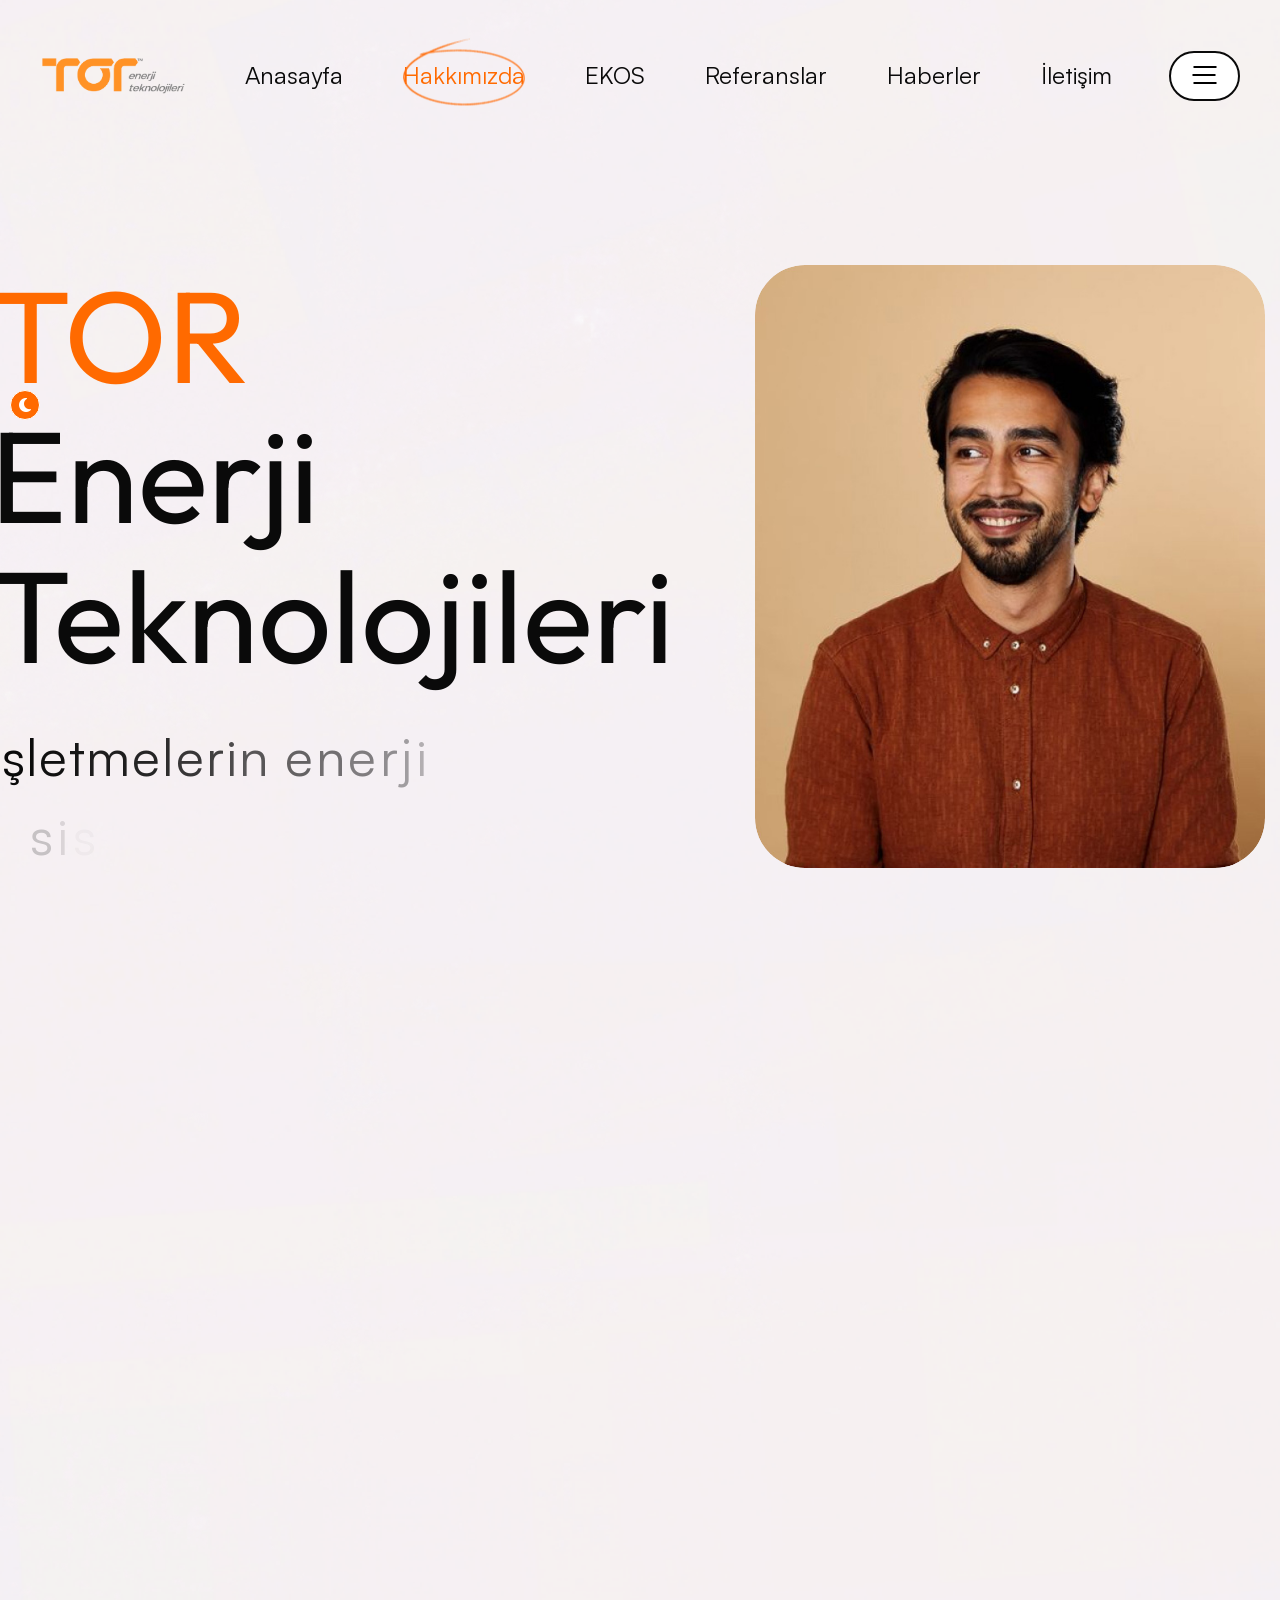
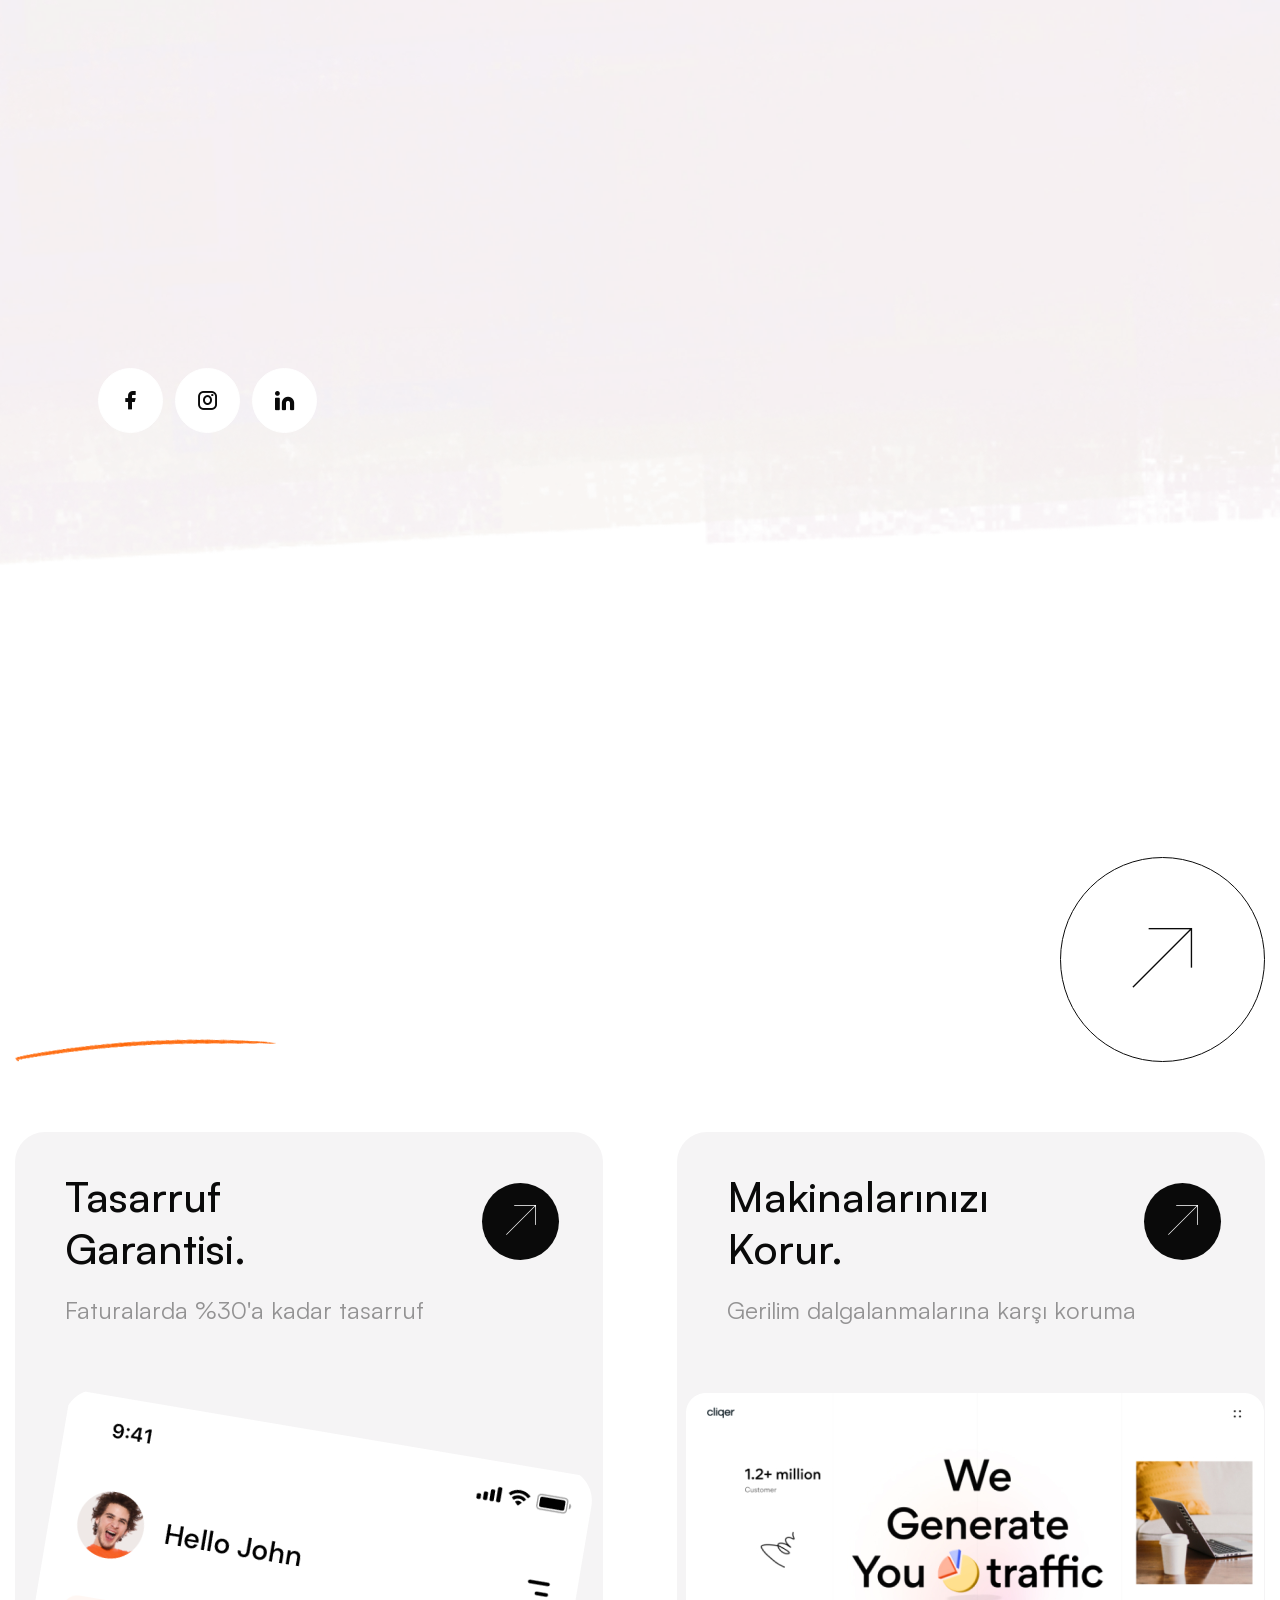
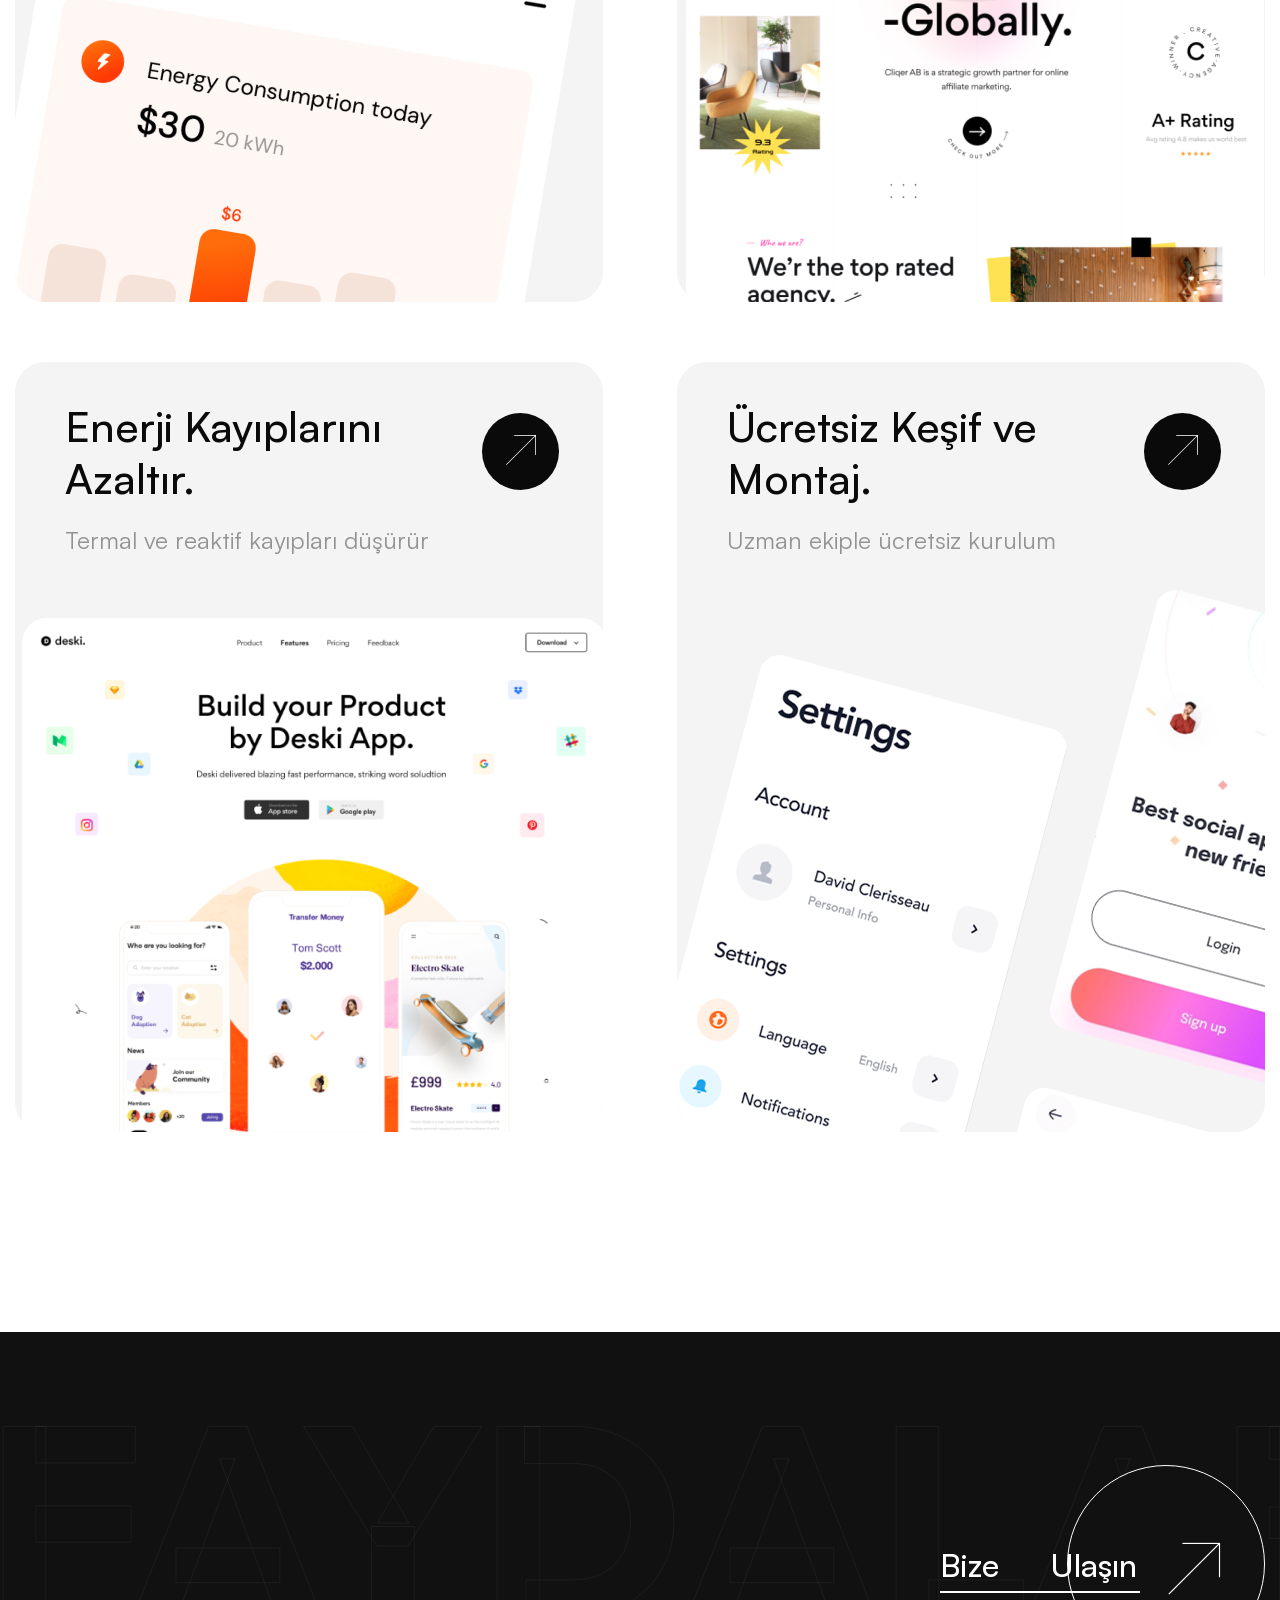
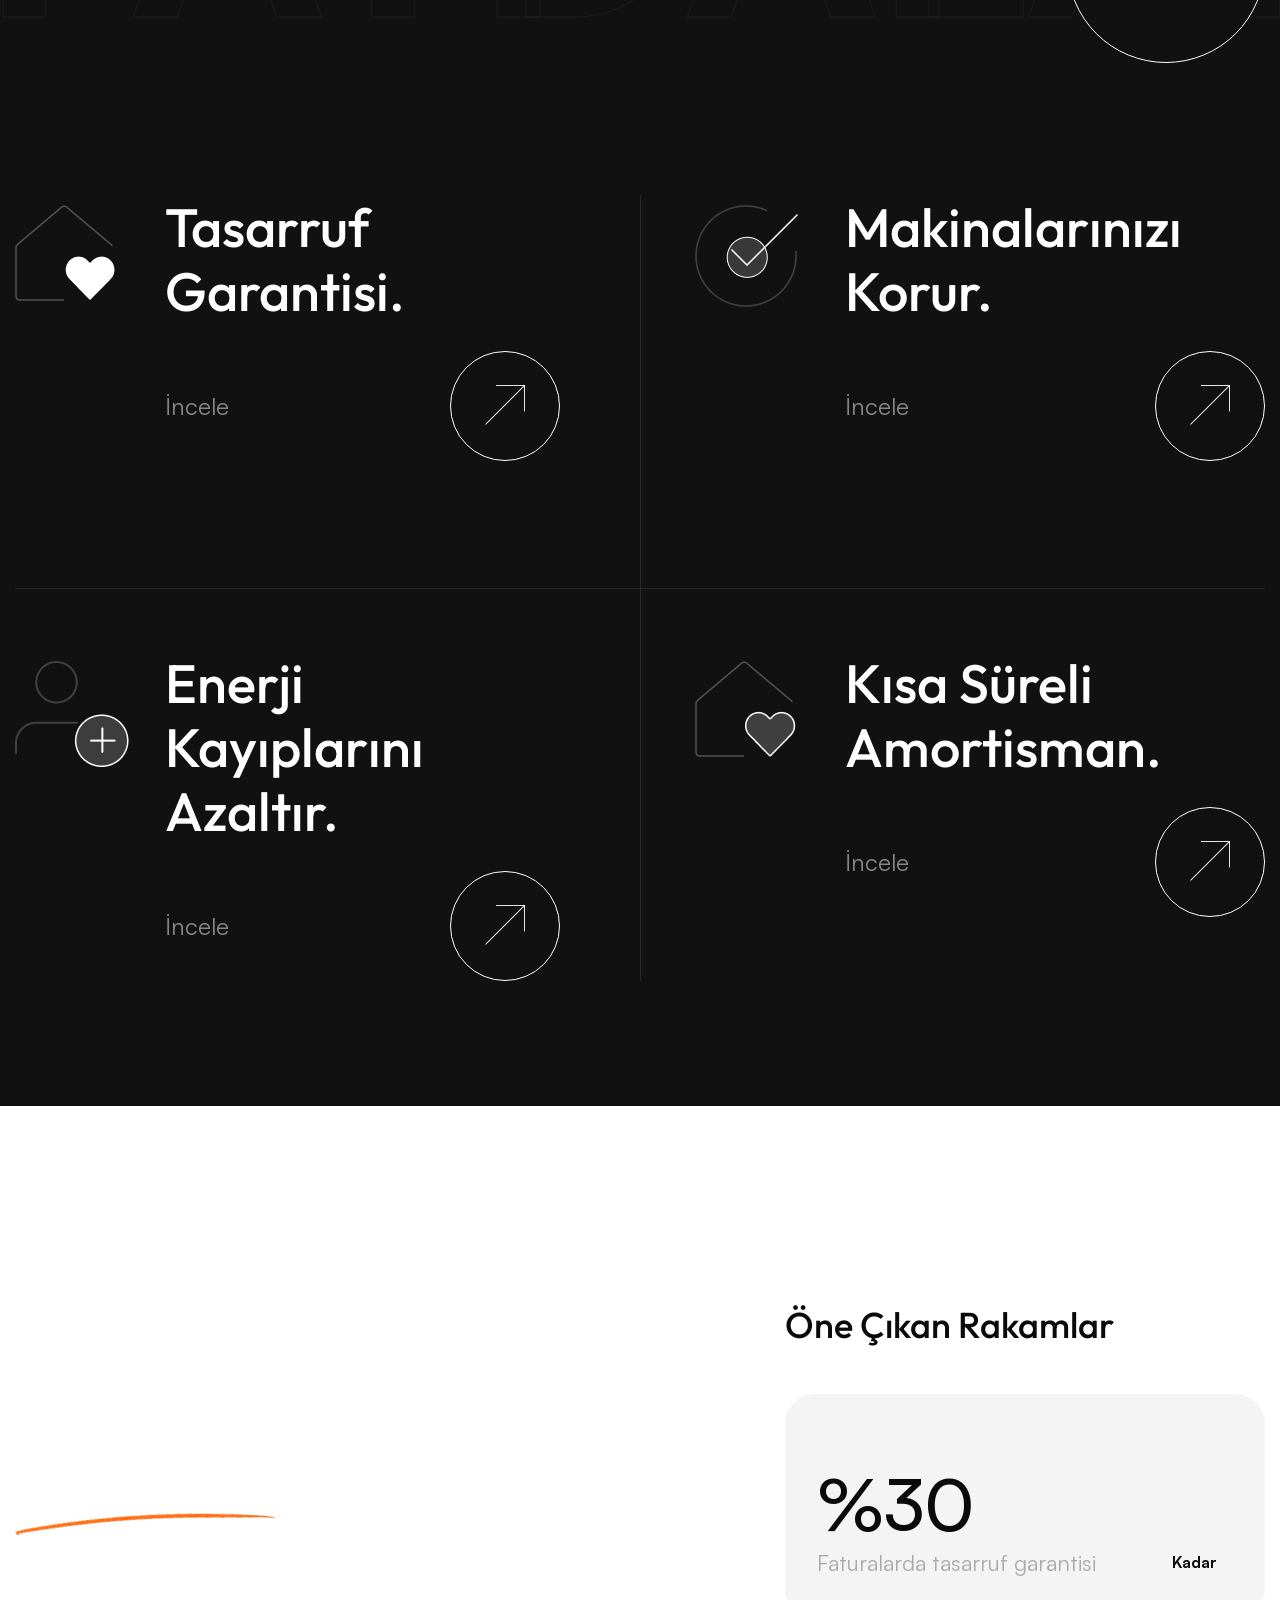
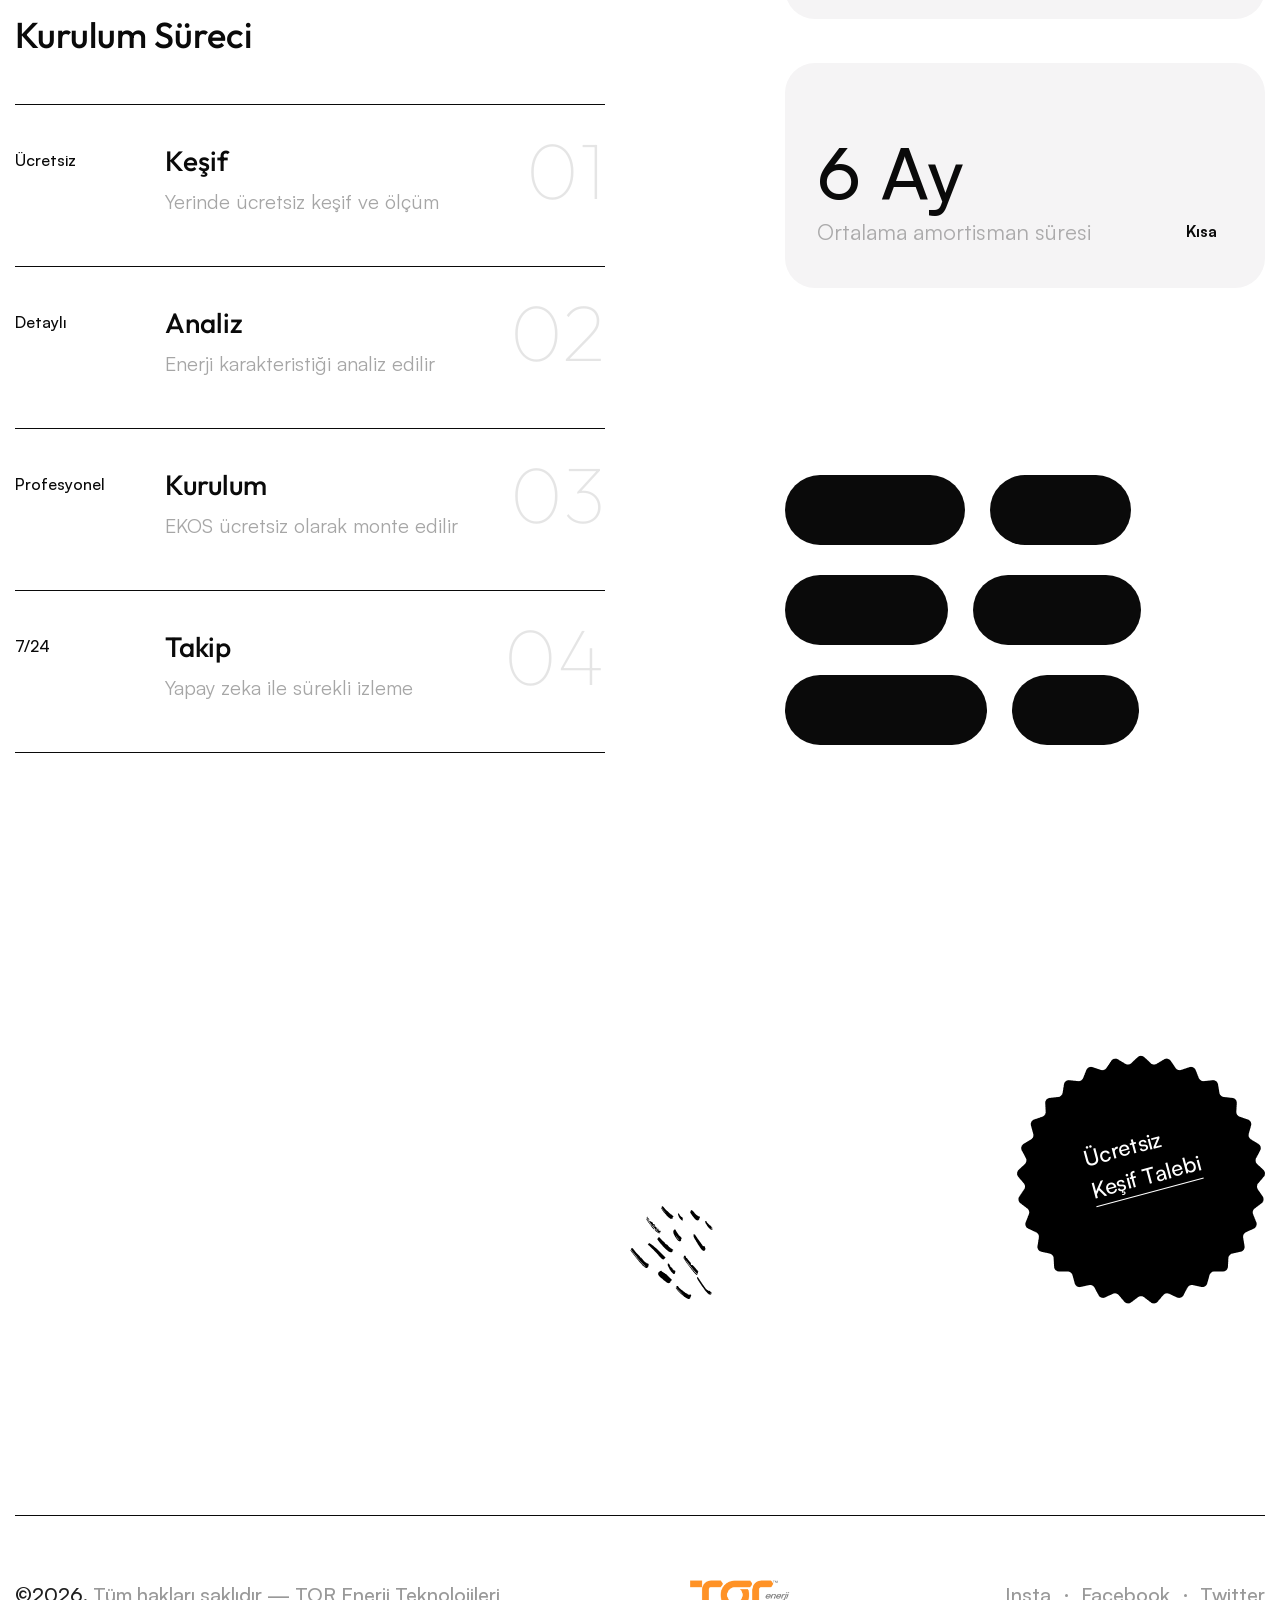
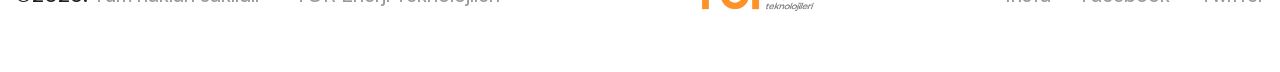
==== about.html @ d0132547 "first release" ====
<!DOCTYPE html>
<html lang="tr" class="no-js">

<head>
<meta charset="utf-8">
<meta http-equiv="X-UA-Compatible" content="IE=edge">
<meta name="viewport" content="width=device-width, initial-scale=1.0, maximum-scale=1.0, user-scalable=0">

<title>Hakkımızda | TOR Enerji Teknolojileri – EKOS</title>
<meta name="description" content="TOR Enerji Teknolojileri; EKOS Enerji Kalite Optimizasyon Sistemi ile işletmelerin enerji kalitesini artırır, faturalarda %30'a kadar tasarruf sağlar. CE ve ISO 9001-45000 belgeli.">

<!-- Fav Icon -->
<link rel="icon" href="assets/images/favicon.ico" type="image/x-icon">
<link rel="icon" type="image/png" sizes="32x32" href="assets/images/logo/favicon-32.png">
<link rel="icon" type="image/png" sizes="16x16" href="assets/images/logo/favicon-16.png">
<link rel="apple-touch-icon" sizes="180x180" href="assets/images/logo/apple-touch-icon.png">

<!-- Google Fonts -->
<link href="https://fonts.googleapis.com/css2?family=Outfit:wght@100;200;300;400;500;600;700;800;900&amp;display=swap" rel="stylesheet">

<!-- Stylesheets -->
<link href="assets/css/font-awesome-all.css" rel="stylesheet">
<link href="assets/css/flaticon.css" rel="stylesheet">
<link href="assets/css/owl.css" rel="stylesheet">
<link href="assets/css/bootstrap.css" rel="stylesheet">
<link href="assets/css/jquery.fancybox.min.css" rel="stylesheet">
<link href="assets/css/animate.css" rel="stylesheet">
<link href="assets/css/aos.css" rel="stylesheet">
<link href="assets/css/nice-select.css" rel="stylesheet">
<link href="assets/css/odometer.css" rel="stylesheet">
<link href="assets/css/elpath.css" rel="stylesheet">
<link href="assets/css/satoshi-font.css" id="jssDefault" rel="stylesheet">
<link href="assets/css/color.css" rel="stylesheet">
<link href="assets/css/darkmode.css" rel="stylesheet">
<link href="assets/css/style.css" rel="stylesheet">
<link href="assets/css/module-css/header.css" rel="stylesheet">
<link href="assets/css/module-css/footer.css" rel="stylesheet">
<link href="assets/css/module-css/about.css" rel="stylesheet">
<link href="assets/css/module-css/portfolio.css" rel="stylesheet">
<link href="assets/css/module-css/service.css" rel="stylesheet">
<link href="assets/css/module-css/skills.css" rel="stylesheet">
<link href="assets/css/responsive.css" rel="stylesheet">

<link href="assets/css/tor-custom.css" rel="stylesheet">
</head>


<!-- page wrapper -->
<body>

    <div class="boxed_wrapper light_bg">

        <!-- mouse-pointer -->
        <div class="mouse-pointer" id="mouse-pointer"></div>
        <!-- mouse-pointer end -->


        <!-- preloader -->
        <div class="loader-wrap">
            <div class="preloader">
                <div id="handle-preloader" class="handle-preloader">
                    <div class="animation-preloader">
                        <div class="spinner"></div>
                        <div class="txt-loading"><span data-text-preloader="E" class="letters-loading">E</span><span data-text-preloader="K" class="letters-loading">K</span><span data-text-preloader="O" class="letters-loading">O</span><span data-text-preloader="S" class="letters-loading">S</span></div>
                    </div>   
                </div>
            </div>
        </div>
        <!-- preloader end -->


        <!-- demo-switch -->
        <div class="demo-switch">
            <div class="demo-dark-bg demo_switch"><button><i class="fas fa-moon"></i></button></div>
            <div class="demo-light-bg demo_switch"><button><i class="fas fa-sun"></i></button></div>
        </div>
        <!-- demo-switch end -->


        <!-- main header -->
        <header class="main-header">
            <!-- header-lower -->
            <div class="header-lower">
                <div class="outer-box">
                    <div class="logo-box">
                        <figure class="light-logo"><a href="index.html"><img src="assets/images/logo/tor-logo.png" alt="TOR Enerji Teknolojileri"></a></figure>
                        <figure class="dark-logo"><a href="index.html"><img src="assets/images/logo/tor-logo.png" alt="TOR Enerji Teknolojileri"></a></figure>
                    </div>
                    <div class="menu-area">
                        <nav class="main-menu navbar-expand-md navbar-light clearfix">
                            <div class="collapse navbar-collapse show clearfix" id="navbarSupportedContent">
                                <ul class="navigation clearfix">
                                    <li><a href="index.html">Anasayfa</a></li>
                                    <li class="current"><a href="about.html">Hakkımızda</a></li>
                                    <li><a href="service.html">EKOS</a></li>
                                    <li><a href="portfolio.html">Referanslar</a></li>
                                    <li><a href="blog.html">Haberler</a></li>
                                    <li><a href="contact.html">İletişim</a></li>
                                </ul>
                            </div>
                        </nav>
                    </div>
                    <div class="menu-right-content">
                        <div class="btn-box mr_20"><a href="contact.html"><span>Teklif Al</span></a></div>
                        <div class="mobile-nav-toggler">
                            <div class="hamburger">
                                <div class="hamburger__container">
                                    <div class="hamburger__inner"></div>
                                    <div class="hamburger__hidden"></div>
                                </div>
                            </div>
                        </div>
                    </div>
                </div>
            </div>


            <!--sticky Header-->
            <div class="sticky-header">
                <div class="outer-container">
                    <div class="outer-box">
                        <div class="logo-box">
                            <figure class="light-logo"><a href="index.html"><img src="assets/images/logo/tor-logo.png" alt="TOR Enerji Teknolojileri"></a></figure>
                            <figure class="dark-logo"><a href="index.html"><img src="assets/images/logo/tor-logo.png" alt="TOR Enerji Teknolojileri"></a></figure>
                        </div>
                        <div class="menu-area">
                            <nav class="main-menu clearfix">
                                <!--Keep This Empty / Menu will come through Javascript-->
                            </nav>
                        </div>
                        <div class="menu-right-content">
                            <div class="btn-box mr_20"><a href="contact.html"><span>Teklif Al</span></a></div>
                            <div class="mobile-nav-toggler">
                                <div class="hamburger">
                                    <div class="hamburger__container">
                                        <div class="hamburger__inner"></div>
                                        <div class="hamburger__hidden"></div>
                                    </div>
                                </div>
                            </div>
                        </div>
                    </div>
                </div>
            </div>
        </header>
        <!-- main-header end -->


        <!-- Mobile Menu  -->
        <div class="mobile-menu">
            <div class="menu-backdrop"></div>
            <div class="close-btn"><i class="fas fa-times"></i></div>
            
            <nav class="menu-box">
                <div class="nav-logo"><a href="index.html"><img src="assets/images/logo/tor-logo-white.png" alt="TOR Enerji Teknolojileri"></a></div>
                <div class="menu-outer"><!--Here Menu Will Come Automatically Via Javascript / Same Menu as in Header--></div>
                <div class="search-form">
                    <h4>Arama</h4>
                    <form method="post" action="index.html">
                        <div class="form-group">
                            <input type="search" name="search-field" placeholder="Arayın ..." required>
                            <button type="submit"><i class="icon-47"></i></button>
                        </div>
                    </form>
                </div>
                <div class="contact-info">
                    <h4>İletişim</h4>
                    <ul>
                        <li>www.torenerji.com</li>
                        <li><a href="tel:08502422030">0 850 242 20 30</a></li>
                        <li><a href="mailto:info@torenerji.com">info@torenerji.com</a></li>
                    </ul>
                </div>
            </nav>
        </div>
        <!-- End Mobile Menu -->


        <!-- about-style-11 -->
        <section class="about-style-11">
            <div class="pattern-layer" style="background-image: url(assets/images/shape/shape-137.png);"></div>
            <div class="pattern-layer-2" style="background-image: url(assets/images/shape/shape-138.png);"></div>
            <div class="large-container">
                <div class="row clearfix">
                    <div class="col-lg-6 col-md-12 col-sm-12 content-column">
                        <div class="content-box sec-title-animation animation-style2">
                            <h2><span>TOR</span> Enerji Teknolojileri</h2>
                            <p class="title-animation">İşletmelerin enerji sistemlerindeki kaliteyi artırarak verimliliği yükselten teknolojiler geliştiriyoruz. Amiral gemimiz EKOS – Enerji Kalite Optimizasyon Sistemi, elektrik faturalarınızda %30'a kadar tasarruf sağlarken makinalarınızı da korur. Ürünlerimiz CE ve ISO 9001, ISO 14001, ISO 45000 dahil uluslararası standartlarla sertifikalıdır.</p>
                            <ul class="social-style-one title-animation">
                                <li><span class="pr_10">Takip Edin</span></li>
                                <li><a href="about.html"><i class="icon-3"></i></a></li>
                                <li><a href="about.html"><i class="icon-4"></i></a></li>
                                <li><a href="about.html"><i class="icon-5"></i></a></li>
                            </ul>
                        </div>
                    </div>
                    <div class="col-lg-6 col-md-12 col-sm-12 image-column">
                        <div class="image-box ml_100">
                            <figure class="image"><img src="assets/images/resource/about-7.jpg" alt=""></figure>
                        </div>
                    </div>
                </div>
            </div>
        </section>
        <!-- about-style-11 end -->


        <!-- portfolio-style-nine -->
        <section class="portfolio-style-nine">
            <div class="large-container">
                <div class="sec-title mb_70 sec-title-animation animation-style2">
                    <h2 class="title-animation">Neden <br /><span>EKOS?</span></h2>
                    <a href="portfolio.html"><i class="icon-6"></i></a>
                </div>
                <div class="inner-container">
                    <div class="row clearfix">
                        <div class="col-lg-6 col-md-6 col-sm-12 portfolio-block">
                            <div class="portfolio-block-five" data-aos="fade-right" data-aos-easing="linear" data-aos-duration="700">
                                <div class="inner-box">
                                    <div class="bg-layer" style="background-image: url(assets/images/portfolio/portfolio-4.png);"></div>
                                    <div class="content-box p_relative">
                                        <h2><a href="service.html">Tasarruf Garantisi.</a></h2>
                                        <p>Faturalarda %30'a kadar tasarruf</p>
                                        <div class="link"><a href="about.html"><i class="icon-6"></i></a></div>
                                    </div>
                                </div>
                            </div>
                        </div>
                        <div class="col-lg-6 col-md-6 col-sm-12 portfolio-block">
                            <div class="portfolio-block-five" data-aos="fade-left" data-aos-easing="linear" data-aos-duration="700">
                                <div class="inner-box">
                                    <div class="bg-layer" style="background-image: url(assets/images/portfolio/portfolio-5.png);"></div>
                                    <div class="content-box p_relative">
                                        <h2><a href="service.html">Makinalarınızı Korur.</a></h2>
                                        <p>Gerilim dalgalanmalarına karşı koruma</p>
                                        <div class="link"><a href="about.html"><i class="icon-6"></i></a></div>
                                    </div>
                                </div>
                            </div>
                        </div>
                        <div class="col-lg-6 col-md-6 col-sm-12 portfolio-block">
                            <div class="portfolio-block-five" data-aos="fade-right" data-aos-easing="linear" data-aos-duration="700">
                                <div class="inner-box">
                                    <div class="bg-layer" style="background-image: url(assets/images/portfolio/portfolio-6.png);"></div>
                                    <div class="content-box p_relative">
                                        <h2><a href="service.html">Enerji Kayıplarını Azaltır.</a></h2>
                                        <p>Termal ve reaktif kayıpları düşürür</p>
                                        <div class="link"><a href="about.html"><i class="icon-6"></i></a></div>
                                    </div>
                                </div>
                            </div>
                        </div>
                        <div class="col-lg-6 col-md-6 col-sm-12 portfolio-block">
                            <div class="portfolio-block-five" data-aos="fade-left" data-aos-easing="linear" data-aos-duration="700">
                                <div class="inner-box">
                                    <div class="bg-layer" style="background-image: url(assets/images/portfolio/portfolio-7.png);"></div>
                                    <div class="content-box p_relative">
                                        <h2><a href="service.html">Ücretsiz Keşif ve Montaj.</a></h2>
                                        <p>Uzman ekiple ücretsiz kurulum</p>
                                        <div class="link"><a href="about.html"><i class="icon-6"></i></a></div>
                                    </div>
                                </div>
                            </div>
                        </div>
                    </div>
                </div>
            </div>
        </section>
        <!-- portfolio-style-nine end -->


        <!-- service-style-six -->
        <section class="service-style-six">
            <span class="big-text">FAYDALAR</span>
            <div class="large-container">
                <div class="title-box mb_120 sec-title-animation animation-style2">
                    <h2 class="title-animation">Size Sunduğumuz <span>Faydalar.</span></h2>
                    <a href="contact.html">Bize <span>Ulaşın</span><i class="icon-6"></i></a>
                </div>
                <div class="inner-container p_relative">
                    <div class="row clearfix">
                        <div class="col-lg-6 col-md-12 col-sm-12 service-block">
                            <div class="service-block-four">
                                <div class="inner-box mr_65 pb_100">
                                    <div class="icon-box"><img src="assets/images/icons/icon-34.png" alt=""></div>
                                    <h2><a href="service.html">Tasarruf Garantisi.</a></h2>
                                    <div class="lower-content">
                                        <span>İncele</span>
                                        <a href="service.html"><i class="icon-6"></i></a>
                                    </div>
                                </div>
                            </div>
                        </div>
                        <div class="col-lg-6 col-md-12 col-sm-12 service-block">
                            <div class="service-block-four">
                                <div class="inner-box ml_40 pb_100 pb_90">
                                    <div class="icon-box"><img src="assets/images/icons/icon-35.png" alt=""></div>
                                    <h2><a href="service.html">Makinalarınızı Korur.</a></h2>
                                    <div class="lower-content">
                                        <span>İncele</span>
                                        <a href="service.html"><i class="icon-6"></i></a>
                                    </div>
                                </div>
                            </div>
                        </div>
                        <div class="col-lg-6 col-md-12 col-sm-12 service-block">
                            <div class="service-block-four">
                                <div class="inner-box mt_90 mr_65">
                                    <div class="icon-box"><img src="assets/images/icons/icon-36.png" alt=""></div>
                                    <h2><a href="service.html">Enerji Kayıplarını Azaltır.</a></h2>
                                    <div class="lower-content">
                                        <span>İncele</span>
                                        <a href="service.html"><i class="icon-6"></i></a>
                                    </div>
                                </div>
                            </div>
                        </div>
                        <div class="col-lg-6 col-md-12 col-sm-12 service-block">
                            <div class="service-block-four">
                                <div class="inner-box mt_90 ml_40">
                                    <div class="icon-box"><img src="assets/images/icons/icon-37.png" alt=""></div>
                                    <h2><a href="service.html">Kısa Süreli Amortisman.</a></h2>
                                    <div class="lower-content">
                                        <span>İncele</span>
                                        <a href="service.html"><i class="icon-6"></i></a>
                                    </div>
                                </div>
                            </div>
                        </div>
                    </div>
                </div>
            </div>
        </section>
        <!-- service-style-six end -->


        <!-- skills-section -->
        <section class="skills-section pt_200 pb_190">
            <div class="large-container sec-title-animation animation-style2">
                <div class="row clearfix">
                    <div class="col-lg-6 col-md-12 col-sm-12 left-column">
                        <div class="left-content mr_20">
                            <div class="sec-title mb_80">
                                <h2 class="title-animation">Teknolojimiz <span>& Sürecimiz.</span></h2>
                            </div>
                            <div class="title-box mb_50">
                                <h2>Kurulum Süreci</h2>
                            </div>
                            <div class="inner-box">
                                <div class="single-item">
                                    <div class="year">Ücretsiz</div>
                                    <div class="text-box">
                                        <h3>Keşif</h3>
                                        <span>Yerinde ücretsiz keşif ve ölçüm</span>
                                    </div>
                                    <span class="count-text">01</span>
                                </div>
                                <div class="single-item">
                                    <div class="year">Detaylı</div>
                                    <div class="text-box">
                                        <h3>Analiz</h3>
                                        <span>Enerji karakteristiği analiz edilir</span>
                                    </div>
                                    <span class="count-text">02</span>
                                </div>
                                <div class="single-item">
                                    <div class="year">Profesyonel</div>
                                    <div class="text-box">
                                        <h3>Kurulum</h3>
                                        <span>EKOS ücretsiz olarak monte edilir</span>
                                    </div>
                                    <span class="count-text">03</span>
                                </div>
                                <div class="single-item">
                                    <div class="year">7/24</div>
                                    <div class="text-box">
                                        <h3>Takip</h3>
                                        <span>Yapay zeka ile sürekli izleme</span>
                                    </div>
                                    <span class="count-text">04</span>
                                </div>
                            </div>
                        </div>
                    </div>
                    <div class="col-lg-6 col-md-12 col-sm-12 right-column">
                        <div class="right-content ml_130">
                            <div class="title-box mb_50">
                                <h2>Öne Çıkan Rakamlar</h2>
                            </div>
                            <div class="inner-box mb_100">
                                <div class="single-item">
                                    <h2>%30</h2>
                                    <div class="text-box">
                                        <span class="text">Faturalarda tasarruf garantisi</span>
                                        <span class="year">Kadar</span>
                                    </div>
                                </div>
                                <div class="single-item">
                                    <h2>6 Ay</h2>
                                    <div class="text-box">
                                        <span class="text">Ortalama amortisman süresi</span>
                                        <span class="year">Kısa</span>
                                    </div>
                                </div>
                            </div>
                            <div class="list-inner title-animation">
                                <h3>İzlenen Parametreler</h3>
                                <ul class="skills-list clearfix">
                                    <li><a href="service.html">Faz Gerilimleri</a></li>
                                    <li><a href="service.html">Aktif Güç</a></li>
                                    <li><a href="service.html">Reaktif Güç</a></li>
                                    <li><a href="service.html">Güç Faktörü</a></li>
                                    <li><a href="service.html">THD (Harmonik)</a></li>
                                    <li><a href="service.html">Frekans</a></li>
                                </ul>
                            </div>
                        </div>
                    </div>
                </div>
            </div>
        </section>
        <!-- skills-section end -->


        <!-- footer -->
        <footer class="footer-style-eight pt_90">
            <div class="large-container">
                <div class="footer-top pb_200 p_relative sec-title-animation animation-style2">
                    <div class="shape float-bob-y" style="background-image: url(assets/images/shape/shape-141.png);"></div>
                    <div class="shape-2 float-bob-y" style="background-image: url(assets/images/shape/shape-142.png);"></div>
                    <h2 class="title-animation">Hemen <span>Teklif Alın.</span></h2>
                    <a href="contact.html"><span>Ücretsiz <br />Keşif Talebi</span></a>
                </div>
                <div class="footer-bottom">
                    <div class="bottom-inner">
                        <div class="copyright"><p><span>&copy;2026.</span> Tüm hakları saklıdır — TOR Enerji Teknolojileri</p></div>
                        <div class="logo-box">
                            <figure class="dark-logo"><a href="about.html"><img src="assets/images/logo/tor-logo.png" alt="TOR Enerji Teknolojileri"></a></figure>
                            <figure class="light-logo"><a href="about.html"><img src="assets/images/logo/tor-logo.png" alt="TOR Enerji Teknolojileri"></a></figure>
                        </div>
                        <ul class="social-links">
                            <li><a href="about.html">Insta</a></li>
                            <li><a href="about.html">Facebook</a></li>
                            <li><a href="about.html">Twitter</a></li>
                        </ul>
                    </div>
                </div>
            </div>
        </footer>
        <!-- main-footer end -->



        <!--Scroll to top-->
        <div class="scroll-to-top">
            <svg class="scroll-top-inner" viewBox="-1 -1 102 102">
                <path d="M50,1 a49,49 0 0,1 0,98 a49,49 0 0,1 0,-98" />
            </svg>
        </div>
        
    </div>


    <!-- jequery plugins -->
    <script src="assets/js/jquery.js"></script>
    <script src="assets/js/bootstrap.min.js"></script>
    <script src="assets/js/plugins.js"></script>
    <script src="assets/js/owl.js"></script>
    <script src="assets/js/wow.js"></script>
    <script src="assets/js/jquery.fancybox.js"></script>
    <script src="assets/js/appear.js"></script>
    <script src="assets/js/isotope.js"></script>
    <script src="assets/js/jquery.nice-select.min.js"></script>
    <script src="assets/js/aos.js"></script>
    <script src="assets/js/hamburger.js"></script>
    <script src="assets/js/lenis.min.js"></script>
    <script src="assets/js/text_plugins.js"></script>
    <script src="assets/js/text_animation.js"></script>
    <script src="assets/js/scrolltop.min.js"></script>
    <script src="assets/js/parallax.min.js"></script>
    <script src="assets/js/odometer.js"></script>
    <script src="assets/js/gsap.js"></script>
    <script src="assets/js/ScrollTrigger.js"></script>
    <script src="assets/js/SplitText.js"></script>

    <!-- main-js -->
    <script src="assets/js/script.js"></script>

</body><!-- End of .page_wrapper -->

</html>
---- assets/css/elpath.css ----
/* Elementpath css */

/* 
el_01 
color
*/
.color_blue {
    color: #7f27d8;
}
.color_purple {
    color: #6f42c1;
}
.color_pink {
    color: #d63384;
}
.color_red {
    color: #dc3545;
}
.color_orange {
    color: #fd7e14;
}
.color_yellow {
    color: #ffc107;
}
.color_green {
    color: #198754;
}
.color_gray {
    color: #6c757d;
}
.color_gray_dark {
    color: #343a40;
}
.color_light {
    color: #f8f9fa;
}
.color_dark {
    color: #212529;
}
.color_black{
    color: #000000;
}

/* 
el_02 
background
*/
.bg_blue {
    background-color: #7f27d8;
}
.bg_purple {
    background-color: #6f42c1;
}
.bg_pink {
    background-color: #d63384;
}
.bg_red {
    background-color: #dc3545;
}
.bg_orange {
    background-color: #fd7e14;
}
.bg_yellow {
    background-color: #ffc107;
}
.bg_green {
    background-color: #198754;;
}
.bg_gray {
    background-color: #6c757d;
}
.bg_gray-dark {
    background-color: #343a40;
}
.bg_light {
    background-color: #f8f9fa;
}
.bg_dark {
    background-color: #212529;
}
.bg_cover {
    background-size: cover;
}
.bg_contain {
    background-size: contain;
}
.bg_fixed {
    background-attachment: fixed;
}
.bg_top {
    background-position: top;
}
.bg_right {
    background-position: right;
}
.bg_bottom {
    background-position: bottom;
}
.bg_left {
    background-position: left;
}
.bg_center {
    background-position: center;
}
/* 
el_03 
display
*/
.d_block {
    display: block;
}
.d_iblock {
    display: inline-block;
}
.d_flex {
    display: flex;
}
.d_table {
    display: table;
}
.d_tcell {
    display: table-cell;
}
.d_none {
    display: none;
}
/* 
el_04 
position
*/
.p_relative {
    position: relative;
}
.p_absolute {
    position: absolute;
}
.p_fixed {
    position: fixed;
}
/* 
el_05 
Border
*/
.border {
    border: 1px solid #ddd;
}
.border_top {
    border-top: 1px solid #ddd;
}
.border_right {
    border-right: 1px solid #ddd;
}
.border_bottom {
    border-bottom: 1px solid #ddd;
}
.border_left {
    border-left: 1px solid #ddd;
}
/* 
el_06 
Transition
*/
.tran_3 {
    transition: .3s;
}
.tran_4 {
    transition: .4s;
}
.tran_5 {
    transition: .5s;
}
/* 
el_07 
Font size
*/
.fs_0 {
    font-size: 0;
}
.fs_1 {
    font-size: 1px;
}
.fs_2 {
    font-size: 2px;
}
.fs_3 {
    font-size: 3px;
}
.fs_4 {
    font-size: 4px;
}
.fs_5 {
    font-size: 5px;
}
.fs_6 {
    font-size: 6px;
}
.fs_7 {
    font-size: 7px;
}
.fs_8 {
    font-size: 8px;
}
.fs_9 {
    font-size: 9px;
}
.fs_10 {
    font-size: 10px;
}
.fs_11 {
    font-size: 11px;
}
.fs_12 {
    font-size: 12px;
}
.fs_13 {
    font-size: 13px;
}
.fs_14 {
    font-size: 14px;
}
.fs_15 {
    font-size: 15px;
}
.fs_16 {
    font-size: 16px;
}
.fs_17 {
    font-size: 17px;
}
.fs_18 {
    font-size: 18px;
}
.fs_19 {
    font-size: 19px;
}
.fs_20 {
    font-size: 20px;
}
.fs_25 {
    font-size: 25px;
}
.fs_30 {
    font-size: 30px;
}
.fs_35 {
    font-size: 35px;
}
.fs_40 {
    font-size: 40px;
}
.fs_45 {
    font-size: 45px;
}
.fs_50 {
    font-size: 50px;
}
.fs_55 {
    font-size: 55px;
}
.fs_60 {
    font-size: 60px;
}
.fs_65 {
    font-size: 65px;
}
.fs_70 {
    font-size: 70px;
}
.fs_75 {
    font-size: 75px;
}
.fs_80 {
    font-size: 80px;
}
.fs_85 {
    font-size: 85px;
}
.fs_90 {
    font-size: 90px;
}
.fs_95 {
    font-size: 95px;
}
.fs_100 {
    font-size: 100px;
}
.fs_110 {
    font-size: 110px;
}
.fs_120 {
    font-size: 120px;
}
.fs_130 {
    font-size: 130px;
}
.fs_140 {
    font-size: 140px;
}
.fs_150 {
    font-size: 150px;
}
.fs_160 {
    font-size: 160px;
}
.fs_170 {
    font-size: 170px;
}
.fs_180 {
    font-size: 180px;
}
.fs_190 {
    font-size: 190px;
}
.fs_200 {
    font-size: 200px;
}
/* 
el_08 
Font wieght
*/
.fw_light {
    font-weight: 300;
}
.fw_normal {
    font-weight: 400;
}
.fw_medium {
    font-weight: 500;
}
.fw_sbold {
    font-weight: 600;
}
.fw_bold {
    font-weight: 700;
}
.fw_exbold {
    font-weight: 800;
}
/* 
el_09 
Float
*/
.float_left {
    float: left;
}
.float_right {
    float: right;
}
/* 
el_10 
Width
*/
.w_0 {
    width: 0;
}
.w_1 {
    width: 1px;
}
.w_2 {
    width: 2px;
}
.w_3 {
    width: 3px;
}
.w_4 {
    width: 4px;
}
.w_5 {
    width: 5px;
}
.w_6 {
    width: 6px;
}
.w_7 {
    width: 7px;
}
.w_8 {
    width: 8px;
}
.w_9 {
    width: 9px;
}
.w_10 {
    width: 10px;
}
.w_11 {
    width: 11px;
}
.w_12 {
    width: 12px;
}
.w_13 {
    width: 13px;
}
.w_14 {
    width: 14px;
}
.w_15 {
    width: 15px;
}
.w_16 {
    width: 16px;
}
.w_17 {
    width: 17px;
}
.w_18 {
    width: 18px;
}
.w_19 {
    width: 19px;
}
.w_20 {
    width: 20px;
}
.w_25 {
    width: 25px;
}
.w_30 {
    width: 30px;
}
.w_35 {
    width: 35px;
}
.w_40 {
    width: 40px;
}
.w_45 {
    width: 45px;
}
.w_50 {
    width: 50px;
}
.w_55 {
    width: 55px;
}
.w_60 {
    width: 60px;
}
.w_65 {
    width: 65px;
}
.w_70 {
    width: 70px;
}
.w_75 {
    width: 75px;
}
.w_80 {
    width: 80px;
}
.w_85 {
    width: 85px;
}
.w_90 {
    width: 90px;
}
.w_95 {
    width: 95px;
}
.w_100 {
    width: 100px;
}
.w_110 {
    width: 110px;
}
.w_120 {
    width: 120px;
}
.w_130 {
    width: 130px;
}
.w_140 {
    width: 140px;
}
.w_150 {
    width: 150px;
}
.w_160 {
    width: 160px;
}
.w_170 {
    width: 170px;
}
.w_180 {
    width: 180px;
}
.w_190 {
    width: 190px;
}
.w_200 {
    width: 200px;
}
.mw_0 {
    max-width: 0;
}
.mw_1 {
    max-width: 1px;
}
.mw_2 {
    max-width: 2px;
}
.mw_3 {
    max-width: 3px;
}
.mw_4 {
    max-width: 4px;
}
.mw_5 {
    max-width: 5px;
}
.mw_6 {
    max-width: 6px;
}
.mw_7 {
    max-width: 7px;
}
.mw_8 {
    max-width: 8px;
}
.mw_9 {
    max-width: 9px;
}
.mw_10 {
    max-width: 10px;
}
.mw_11 {
    max-width: 11px;
}
.mw_12 {
    max-width: 12px;
}
.mw_13 {
    max-width: 13px;
}
.mw_14 {
    max-width: 14px;
}
.mw_15 {
    max-width: 15px;
}
.mw_16 {
    max-width: 16px;
}
.mw_17 {
    max-width: 17px;
}
.mw_18 {
    max-width: 18px;
}
.mw_19 {
    max-width: 19px;
}
.mw_20 {
    max-width: 20px;
}
.mw_25 {
    max-width: 25px;
}
.mw_30 {
    max-width: 30px;
}
.mw_35 {
    max-width: 35px;
}
.mw_40 {
    max-width: 40px;
}
.mw_45 {
    max-width: 45px;
}
.mw_50 {
    max-width: 50px;
}
.mw_55 {
    max-width: 55px;
}
.mw_60 {
    max-width: 60px;
}
.mw_65 {
    max-width: 65px;
}
.mw_70 {
    max-width: 70px;
}
.mw_75 {
    max-width: 75px;
}
.mw_80 {
    max-width: 80px;
}
.mw_85 {
    max-width: 85px;
}
.mw_90 {
    max-width: 90px;
}
.mw_95 {
    max-width: 95px;
}
.mw_100 {
    max-width: 100px;
}
.mw_110 {
    max-width: 110px;
}
.mw_120 {
    max-width: 120px;
}
.mw_130 {
    max-width: 130px;
}
.mw_140 {
    max-width: 140px;
}
.mw_150 {
    max-width: 150px;
}
.mw_160 {
    max-width: 160px;
}
.mw_170 {
    max-width: 170px;
}
.mw_180 {
    max-width: 180px;
}
.mw_190 {
    max-width: 190px;
}
.mw_200 {
    max-width: 200px;
}
/* 
el_11
height
*/
.h_0 {
    height: 0;
}
.h_1 {
    height: 1px;
}
.h_2 {
    height: 2px;
}
.h_3 {
    height: 3px;
}
.h_4 {
    height: 4px;
}
.h_5 {
    height: 5px;
}
.h_6 {
    height: 6px;
}
.h_7 {
    height: 7px;
}
.h_8 {
    height: 8px;
}
.h_9 {
    height: 9px;
}
.h_10 {
    height: 10px;
}
.h_11 {
    height: 11px;
}
.h_12 {
    height: 12px;
}
.h_13 {
    height: 13px;
}
.h_14 {
    height: 14px;
}
.h_15 {
    height: 15px;
}
.h_16 {
    height: 16px;
}
.h_17 {
    height: 17px;
}
.h_18 {
    height: 18px;
}
.h_19 {
    height: 19px;
}
.h_20 {
    height: 20px;
}
.h_25 {
    height: 25px;
}
.h_30 {
    height: 30px;
}
.h_35 {
    height: 35px;
}
.h_40 {
    height: 40px;
}
.h_45 {
    height: 45px;
}
.h_50 {
    height: 50px;
}
.h_55 {
    height: 55px;
}
.h_60 {
    height: 60px;
}
.h_65 {
    height: 65px;
}
.h_70 {
    height: 70px;
}
.h_75 {
    height: 75px;
}
.h_80 {
    height: 80px;
}
.h_85 {
    height: 85px;
}
.h_90 {
    height: 90px;
}
.h_95 {
    height: 95px;
}
.h_100 {
    height: 100px;
}
.h_110 {
    height: 110px;
}
.h_120 {
    height: 120px;
}
.h_130 {
    height: 130px;
}
.h_140 {
    height: 140px;
}
.h_150 {
    height: 150px;
}
.h_160 {
    height: 160px;
}
.h_170 {
    height: 170px;
}
.h_180 {
    height: 180px;
}
.h_190 {
    height: 190px;
}
.h_200 {
    height: 200px;
}
.mh_0 {
    max-height: 0;
}
.mh_1 {
    max-height: 1px;
}
.mh_2 {
    max-height: 2px;
}
.mh_3 {
    max-height: 3px;
}
.mh_4 {
    max-height: 4px;
}
.mh_5 {
    max-height: 5px;
}
.mh_6 {
    max-height: 6px;
}
.mh_7 {
    max-height: 7px;
}
.mh_8 {
    max-height: 8px;
}
.mh_9 {
    max-height: 9px;
}
.mh_10 {
    max-height: 10px;
}
.mh_11 {
    max-height: 11px;
}
.mh_12 {
    max-height: 12px;
}
.mh_13 {
    max-height: 13px;
}
.mh_14 {
    max-height: 14px;
}
.mh_15 {
    max-height: 15px;
}
.mh_16 {
    max-height: 16px;
}
.mh_17 {
    max-height: 17px;
}
.mh_18 {
    max-height: 18px;
}
.mh_19 {
    max-height: 19px;
}
.mh_20 {
    max-height: 20px;
}
.mh_25 {
    max-height: 25px;
}
.mh_30 {
    max-height: 30px;
}
.mh_35 {
    max-height: 35px;
}
.mh_40 {
    max-height: 40px;
}
.mh_45 {
    max-height: 45px;
}
.mh_50 {
    max-height: 50px;
}
.mh_55 {
    max-height: 55px;
}
.mh_60 {
    max-height: 60px;
}
.mh_65 {
    max-height: 65px;
}
.mh_70 {
    max-height: 70px;
}
.mh_75 {
    max-height: 75px;
}
.mh_80 {
    max-height: 80px;
}
.mh_85 {
    max-height: 85px;
}
.mh_90 {
    max-height: 90px;
}
.mh_95 {
    max-height: 95px;
}
.mh_100 {
    max-height: 100px;
}
.mh_110 {
    max-height: 110px;
}
.mh_120 {
    max-height: 120px;
}
.mh_130 {
    max-height: 130px;
}
.mh_140 {
    max-height: 140px;
}
.mh_150 {
    max-height: 150px;
}
.mh_160 {
    max-height: 160px;
}
.mh_170 {
    max-height: 170px;
}
.mh_180 {
    max-height: 180px;
}
.mh_190 {
    max-height: 190px;
}
.mh_200 {
    max-height: 200px;
}
/* 
el_12
Line height
*/
.lh_0 {
    line-height: 0;
}
.lh_1 {
    line-height: 1px;
}
.lh_2 {
    line-height: 2px;
}
.lh_3 {
    line-height: 3px;
}
.lh_4 {
    line-height: 4px;
}
.lh_5 {
    line-height: 5px;
}
.lh_6 {
    line-height: 6px;
}
.lh_7 {
    line-height: 7px;
}
.lh_8 {
    line-height: 8px;
}
.lh_9 {
    line-height: 9px;
}
.lh_10 {
    line-height: 10px;
}
.lh_11 {
    line-height: 11px;
}
.lh_12 {
    line-height: 12px;
}
.lh_13 {
    line-height: 13px;
}
.lh_14 {
    line-height: 14px;
}
.lh_15 {
    line-height: 15px;
}
.lh_16 {
    line-height: 16px;
}
.lh_17 {
    line-height: 17px;
}
.lh_18 {
    line-height: 18px;
}
.lh_19 {
    line-height: 19px;
}
.lh_20 {
    line-height: 20px;
}
.lh_25 {
    line-height: 25px;
}
.lh_30 {
    line-height: 30px;
}
.lh_35 {
    line-height: 35px;
}
.lh_40 {
    line-height: 40px;
}
.lh_45 {
    line-height: 45px;
}
.lh_50 {
    line-height: 50px;
}
.lh_55 {
    line-height: 55px;
}
.lh_60 {
    line-height: 60px;
}
.lh_65 {
    line-height: 65px;
}
.lh_70 {
    line-height: 70px;
}
.lh_75 {
    line-height: 75px;
}
.lh_80 {
    line-height: 80px;
}
.lh_85 {
    line-height: 85px;
}
.lh_90 {
    line-height: 90px;
}
.lh_95 {
    line-height: 95px;
}
.lh_100 {
    line-height: 100px;
}
.lh_110 {
    line-height: 110px;
}
.lh_120 {
    line-height: 120px;
}
.lh_130 {
    line-height: 130px;
}
.lh_140 {
    line-height: 140px;
}
.lh_150 {
    line-height: 150px;
}
.lh_160 {
    line-height: 160px;
}
.lh_170 {
    line-height: 170px;
}
.lh_180 {
    line-height: 180px;
}
.lh_190 {
    line-height: 190px;
}
.lh_200 {
    line-height: 200px;
}
/* 
el_13
Margin
*/
.m_0 {
    margin: 0;
}
.m_1 {
    margin: 1px;
}
.m_2 {
    margin: 2px;
}
.m_3 {
    margin: 3px;
}
.m_4 {
    margin: 4px;
}
.m_5 {
    margin: 5px;
}
.m_6 {
    margin: 6px;
}
.m_7 {
    margin: 7px;
}
.m_8 {
    margin: 8px;
}
.m_9 {
    margin: 9px;
}
.m_10 {
    margin: 10px;
}
.m_11 {
    margin: 11px;
}
.m_12 {
    margin: 12px;
}
.m_13 {
    margin: 13px;
}
.m_14 {
    margin: 14px;
}
.m_15 {
    margin: 15px;
}
.m_16 {
    margin: 16px;
}
.m_17 {
    margin: 17px;
}
.m_18 {
    margin: 18px;
}
.m_19 {
    margin: 19px;
}
.m_20 {
    margin: 20px;
}
.m_25 {
    margin: 25px;
}
.m_30 {
    margin: 30px;
}
.m_35 {
    margin: 35px;
}
.m_40 {
    margin: 40px;
}
.m_45 {
    margin: 45px;
}
.m_50 {
    margin: 50px;
}
.m_55 {
    margin: 55px;
}
.m_60 {
    margin: 60px;
}
.m_65 {
    margin: 65px;
}
.m_70 {
    margin: 70px;
}
.m_75 {
    margin: 75px;
}
.m_80 {
    margin: 80px;
}
.m_85 {
    margin: 85px;
}
.m_90 {
    margin: 90px;
}
.m_95 {
    margin: 95px;
}
.m_100 {
    margin: 100px;
}
.m_110 {
    margin: 110px;
}
.m_120 {
    margin: 120px;
}
.m_130 {
    margin: 130px;
}
.m_140 {
    margin: 140px;
}
.m_150 {
    margin: 150px;
}
.m_160 {
    margin: 160px;
}
.m_170 {
    margin: 170px;
}
.m_180 {
    margin: 180px;
}
.m_190 {
    margin: 190px;
}
.m_200 {
    margin: 200px;
}
.mx_0 {
    margin-left: 0;
    margin-right: 0;
}
.mx_1 {
    margin-left: 1px;
    margin-right: 1px;
}
.mx_2 {
    margin-left: 2px;
    margin-right: 2px;
}
.mx_3 {
    margin-left: 3px;
    margin-right: 3px;
}
.mx_4 {
    margin-left: 4px;
    margin-right: 4px;
}
.mx_5 {
    margin-left: 5px;
    margin-right: 5px;
}
.mx_6 {
    margin-left: 6px;
    margin-right: 6px;
}
.mx_7 {
    margin-left: 7px;
    margin-right: 7px;
}
.mx_8 {
    margin-left: 8px;
    margin-right: 8px;
}
.mx_9 {
    margin-left: 9px;
    margin-right: 9px;
}
.mx_10 {
    margin-left: 10px;
    margin-right: 10px;
}
.mx_11 {
    margin-left: 11px;
    margin-right: 11px;
}
.mx_12 {
    margin-left: 12px;
    margin-right: 12px;
}
.mx_13 {
    margin-left: 13px;
    margin-right: 13px;
}
.mx_14 {
    margin-left: 14px;
    margin-right: 14px;
}
.mx_15 {
    margin-left: 15px;
    margin-right: 15px;
}
.mx_16 {
    margin-left: 16px;
    margin-right: 16px;
}
.mx_17 {
    margin-left: 17px;
    margin-right: 17px;
}
.mx_18 {
    margin-left: 18px;
    margin-right: 18px;
}
.mx_19 {
    margin-left: 19px;
    margin-right: 19px;
}
.mx_20 {
    margin-left: 20px;
    margin-right: 20px;
}
.mx_25 {
    margin-left: 25px;
    margin-right: 25px;
}
.mx_30 {
    margin-left: 30px;
    margin-right: 30px;
}
.mx_35 {
    margin-left: 35px;
    margin-right: 35px;
}
.mx_40 {
    margin-left: 40px;
    margin-right: 40px;
}
.mx_45 {
    margin-left: 45px;
    margin-right: 45px;
}
.mx_50 {
    margin-left: 50px;
    margin-right: 50px;
}
.mx_55 {
    margin-left: 55px;
    margin-right: 55px;
}
.mx_60 {
    margin-left: 60px;
    margin-right: 60px;
}
.mx_65 {
    margin-left: 65px;
    margin-right: 65px;
}
.mx_70 {
    margin-left: 70px;
    margin-right: 70px;
}
.mx_75 {
    margin-left: 75px;
    margin-right: 75px;
}
.mx_80 {
    margin-left: 80px;
    margin-right: 80px;
}
.mx_85 {
    margin-left: 85px;
    margin-right: 85px;
}
.mx_90 {
    margin-left: 90px;
    margin-right: 90px;
}
.mx_95 {
    margin-left: 95px;
    margin-right: 95px;
}
.mx_100 {
    margin-left: 100px;
    margin-right: 100px;
}
.mx_110 {
    margin-left: 110px;
    margin-right: 110px;
}
.mx_120 {
    margin-left: 120px;
    margin-right: 120px;
}
.mx_130 {
    margin-left: 130px;
    margin-right: 130px;
}
.mx_140 {
    margin-left: 140px;
    margin-right: 140px;
}
.mx_150 {
    margin-left: 150px;
    margin-right: 150px;
}
.mx_160 {
    margin-left: 160px;
    margin-right: 160px;
}
.mx_170 {
    margin-left: 170px;
    margin-right: 170px;
}
.mx_180 {
    margin-left: 180px;
    margin-right: 180px;
}
.mx_190 {
    margin-left: 190px;
    margin-right: 190px;
}
.mx_200 {
    margin-left: 200px;
    margin-right: 200px;
}
.my_0 {
    margin-top: 0;
    margin-bottom: 0;
}
.my_1 {
    margin-top: 1px;
    margin-bottom: 1px;
}
.my_2 {
    margin-top: 2px;
    margin-bottom: 2px;
}
.my_3 {
    margin-top: 3px;
    margin-bottom: 3px;
}
.my_4 {
    margin-top: 4px;
    margin-bottom: 4px;
}
.my_5 {
    margin-top: 5px;
    margin-bottom: 5px;
}
.my_6 {
    margin-top: 6px;
    margin-bottom: 6px;
}
.my_7 {
    margin-top: 7px;
    margin-bottom: 7px;
}
.my_8 {
    margin-top: 8px;
    margin-bottom: 8px;
}
.my_9 {
    margin-top: 9px;
    margin-bottom: 9px;
}
.my_10 {
    margin-top: 10px;
    margin-bottom: 10px;
}
.my_11 {
    margin-top: 11px;
    margin-bottom: 11px;
}
.my_12 {
    margin-top: 12px;
    margin-bottom: 12px;
}
.my_13 {
    margin-top: 13px;
    margin-bottom: 13px;
}
.my_14 {
    margin-top: 14px;
    margin-bottom: 14px;
}
.my_15 {
    margin-top: 15px;
    margin-bottom: 15px;
}
.my_16 {
    margin-top: 16px;
    margin-bottom: 16px;
}
.my_17 {
    margin-top: 17px;
    margin-bottom: 17px;
}
.my_18 {
    margin-top: 18px;
    margin-bottom: 18px;
}
.my_19 {
    margin-top: 19px;
    margin-bottom: 19px;
}
.my_20 {
    margin-top: 20px;
    margin-bottom: 20px;
}
.my_25 {
    margin-top: 25px;
    margin-bottom: 25px;
}
.my_30 {
    margin-top: 30px;
    margin-bottom: 30px;
}
.my_35 {
    margin-top: 35px;
    margin-bottom: 35px;
}
.my_40 {
    margin-top: 40px;
    margin-bottom: 40px;
}
.my_45 {
    margin-top: 45px;
    margin-bottom: 45px;
}
.my_50 {
    margin-top: 50px;
    margin-bottom: 50px;
}
.my_55 {
    margin-top: 55px;
    margin-bottom: 55px;
}
.my_60 {
    margin-top: 60px;
    margin-bottom: 60px;
}
.my_65 {
    margin-top: 65px;
    margin-bottom: 65px;
}
.my_70 {
    margin-top: 70px;
    margin-bottom: 70px;
}
.my_75 {
    margin-top: 75px;
    margin-bottom: 75px;
}
.my_80 {
    margin-top: 80px;
    margin-bottom: 80px;
}
.my_85 {
    margin-top: 85px;
    margin-bottom: 85px;
}
.my_90 {
    margin-top: 90px;
    margin-bottom: 90px;
}
.my_95 {
    margin-top: 95px;
    margin-bottom: 95px;
}
.my_100 {
    margin-top: 100px;
    margin-bottom: 100px;
}
.my_110 {
    margin-top: 110px;
    margin-bottom: 110px;
}
.my_120 {
    margin-top: 120px;
    margin-bottom: 120px;
}
.my_130 {
    margin-top: 130px;
    margin-bottom: 130px;
}
.my_140 {
    margin-top: 140px;
    margin-bottom: 140px;
}
.my_150 {
    margin-top: 150px;
    margin-bottom: 150px;
}
.my_160 {
    margin-top: 160px;
    margin-bottom: 160px;
}
.my_170 {
    margin-top: 170px;
    margin-bottom: 170px;
}
.my_180 {
    margin-top: 180px;
    margin-bottom: 180px;
}
.my_190 {
    margin-top: 190px;
    margin-bottom: 190px;
}
.my_200 {
    margin-top: 200px;
    margin-bottom: 200px;
}
.mt_0 {
    margin-top: 0;
}
.mt_1 {
    margin-top: 1px;
}
.mt_2 {
    margin-top: 2px;
}
.mt_3 {
    margin-top: 3px;
}
.mt_4 {
    margin-top: 4px;
}
.mt_5 {
    margin-top: 5px;
}
.mt_6 {
    margin-top: 6px;
}
.mt_7 {
    margin-top: 7px;
}
.mt_8 {
    margin-top: 8px;
}
.mt_9 {
    margin-top: 9px;
}
.mt_10 {
    margin-top: 10px;
}
.mt_11 {
    margin-top: 11px;
}
.mt_12 {
    margin-top: 12px;
}
.mt_13 {
    margin-top: 13px;
}
.mt_14 {
    margin-top: 14px;
}
.mt_15 {
    margin-top: 15px;
}
.mt_16 {
    margin-top: 16px;
}
.mt_17 {
    margin-top: 17px;
}
.mt_18 {
    margin-top: 18px;
}
.mt_19 {
    margin-top: 19px;
}
.mt_20 {
    margin-top: 20px;
}
.mt_25 {
    margin-top: 25px;
}
.mt_30 {
    margin-top: 30px;
}
.mt_35 {
    margin-top: 35px;
}
.mt_40 {
    margin-top: 40px;
}
.mt_45 {
    margin-top: 45px;
}
.mt_50 {
    margin-top: 50px;
}
.mt_55 {
    margin-top: 55px;
}
.mt_60 {
    margin-top: 60px;
}
.mt_65 {
    margin-top: 65px;
}
.mt_70 {
    margin-top: 70px;
}
.mt_75 {
    margin-top: 75px;
}
.mt_80 {
    margin-top: 80px;
}
.mt_85 {
    margin-top: 85px;
}
.mt_90 {
    margin-top: 90px;
}
.mt_95 {
    margin-top: 95px;
}
.mt_100 {
    margin-top: 100px;
}
.mt_110 {
    margin-top: 110px;
}
.mt_120 {
    margin-top: 120px;
}
.mt_130 {
    margin-top: 130px;
}
.mt_140 {
    margin-top: 140px;
}
.mt_150 {
    margin-top: 150px;
}
.mt_160 {
    margin-top: 160px;
}
.mt_170 {
    margin-top: 170px;
}
.mt_180 {
    margin-top: 180px;
}
.mt_190 {
    margin-top: 190px;
}
.mt_200 {
    margin-top: 200px;
}
.mr_0 {
    margin-right: 0;
}
.mr_1 {
    margin-right: 1px;
}
.mr_2 {
    margin-right: 2px;
}
.mr_3 {
    margin-right: 3px;
}
.mr_4 {
    margin-right: 4px;
}
.mr_5 {
    margin-right: 5px;
}
.mr_6 {
    margin-right: 6px;
}
.mr_7 {
    margin-right: 7px;
}
.mr_8 {
    margin-right: 8px;
}
.mr_9 {
    margin-right: 9px;
}
.mr_10 {
    margin-right: 10px;
}
.mr_11 {
    margin-right: 11px;
}
.mr_12 {
    margin-right: 12px;
}
.mr_13 {
    margin-right: 13px;
}
.mr_14 {
    margin-right: 14px;
}
.mr_15 {
    margin-right: 15px;
}
.mr_16 {
    margin-right: 16px;
}
.mr_17 {
    margin-right: 17px;
}
.mr_18 {
    margin-right: 18px;
}
.mr_19 {
    margin-right: 19px;
}
.mr_20 {
    margin-right: 20px;
}
.mr_25 {
    margin-right: 25px;
}
.mr_30 {
    margin-right: 30px;
}
.mr_35 {
    margin-right: 35px;
}
.mr_40 {
    margin-right: 40px;
}
.mr_45 {
    margin-right: 45px;
}
.mr_50 {
    margin-right: 50px;
}
.mr_55 {
    margin-right: 55px;
}
.mr_60 {
    margin-right: 60px;
}
.mr_65 {
    margin-right: 65px;
}
.mr_70 {
    margin-right: 70px;
}
.mr_75 {
    margin-right: 75px;
}
.mr_80 {
    margin-right: 80px;
}
.mr_85 {
    margin-right: 85px;
}
.mr_90 {
    margin-right: 90px;
}
.mr_95 {
    margin-right: 95px;
}
.mr_100 {
    margin-right: 100px;
}
.mr_110 {
    margin-right: 110px;
}
.mr_120 {
    margin-right: 120px;
}
.mr_130 {
    margin-right: 130px;
}
.mr_140 {
    margin-right: 140px;
}
.mr_150 {
    margin-right: 150px;
}
.mr_160 {
    margin-right: 160px;
}
.mr_170 {
    margin-right: 170px;
}
.mr_180 {
    margin-right: 180px;
}
.mr_190 {
    margin-right: 190px;
}
.mr_200 {
    margin-right: 200px;
}
.mb_0 {
    margin-bottom: 0;
}
.mb_1 {
    margin-bottom: 1px;
}
.mb_2 {
    margin-bottom: 2px;
}
.mb_3 {
    margin-bottom: 3px;
}
.mb_4 {
    margin-bottom: 4px;
}
.mb_5 {
    margin-bottom: 5px;
}
.mb_6 {
    margin-bottom: 6px;
}
.mb_7 {
    margin-bottom: 7px;
}
.mb_8 {
    margin-bottom: 8px;
}
.mb_9 {
    margin-bottom: 9px;
}
.mb_10 {
    margin-bottom: 10px;
}
.mb_11 {
    margin-bottom: 11px;
}
.mb_12 {
    margin-bottom: 12px;
}
.mb_13 {
    margin-bottom: 13px;
}
.mb_14 {
    margin-bottom: 14px;
}
.mb_15 {
    margin-bottom: 15px;
}
.mb_16 {
    margin-bottom: 16px;
}
.mb_17 {
    margin-bottom: 17px;
}
.mb_18 {
    margin-bottom: 18px;
}
.mb_19 {
    margin-bottom: 19px;
}
.mb_20 {
    margin-bottom: 20px;
}
.mb_25 {
    margin-bottom: 25px;
}
.mb_30 {
    margin-bottom: 30px;
}
.mb_35 {
    margin-bottom: 35px;
}
.mb_40 {
    margin-bottom: 40px;
}
.mb_45 {
    margin-bottom: 45px;
}
.mb_50 {
    margin-bottom: 50px;
}
.mb_55 {
    margin-bottom: 55px;
}
.mb_60 {
    margin-bottom: 60px;
}
.mb_65 {
    margin-bottom: 65px;
}
.mb_70 {
    margin-bottom: 70px;
}
.mb_75 {
    margin-bottom: 75px;
}
.mb_80 {
    margin-bottom: 80px;
}
.mb_85 {
    margin-bottom: 85px;
}
.mb_90 {
    margin-bottom: 90px;
}
.mb_95 {
    margin-bottom: 95px;
}
.mb_100 {
    margin-bottom: 100px;
}
.mb_110 {
    margin-bottom: 110px;
}
.mb_120 {
    margin-bottom: 120px;
}
.mb_130 {
    margin-bottom: 130px;
}
.mb_140 {
    margin-bottom: 140px;
}
.mb_150 {
    margin-bottom: 150px;
}
.mb_160 {
    margin-bottom: 160px;
}
.mb_170 {
    margin-bottom: 170px;
}
.mb_180 {
    margin-bottom: 180px;
}
.mb_190 {
    margin-bottom: 190px;
}
.mb_200 {
    margin-bottom: 200px;
}
.ml_0 {
    margin-left: 0;
}
.ml_1 {
    margin-left: 1px;
}
.ml_2 {
    margin-left: 2px;
}
.ml_3 {
    margin-left: 3px;
}
.ml_4 {
    margin-left: 4px;
}
.ml_5 {
    margin-left: 5px;
}
.ml_6 {
    margin-left: 6px;
}
.ml_7 {
    margin-left: 7px;
}
.ml_8 {
    margin-left: 8px;
}
.ml_9 {
    margin-left: 9px;
}
.ml_10 {
    margin-left: 10px;
}
.ml_11 {
    margin-left: 11px;
}
.ml_12 {
    margin-left: 12px;
}
.ml_13 {
    margin-left: 13px;
}
.ml_14 {
    margin-left: 14px;
}
.ml_15 {
    margin-left: 15px;
}
.ml_16 {
    margin-left: 16px;
}
.ml_17 {
    margin-left: 17px;
}
.ml_18 {
    margin-left: 18px;
}
.ml_19 {
    margin-left: 19px;
}
.ml_20 {
    margin-left: 20px;
}
.ml_25 {
    margin-left: 25px;
}
.ml_30 {
    margin-left: 30px;
}
.ml_35 {
    margin-left: 35px;
}
.ml_40 {
    margin-left: 40px;
}
.ml_45 {
    margin-left: 45px;
}
.ml_50 {
    margin-left: 50px;
}
.ml_55 {
    margin-left: 55px;
}
.ml_60 {
    margin-left: 60px;
}
.ml_65 {
    margin-left: 65px;
}
.ml_70 {
    margin-left: 70px;
}
.ml_75 {
    margin-left: 75px;
}
.ml_80 {
    margin-left: 80px;
}
.ml_85 {
    margin-left: 85px;
}
.ml_90 {
    margin-left: 90px;
}
.ml_95 {
    margin-left: 95px;
}
.ml_100 {
    margin-left: 100px;
}
.ml_110 {
    margin-left: 110px;
}
.ml_120 {
    margin-left: 120px;
}
.ml_130 {
    margin-left: 130px;
}
.ml_140 {
    margin-left: 140px;
}
.ml_150 {
    margin-left: 150px;
}
.ml_160 {
    margin-left: 160px;
}
.ml_170 {
    margin-left: 170px;
}
.ml_180 {
    margin-left: 180px;
}
.ml_190 {
    margin-left: 190px;
}
.ml_200 {
    margin-left: 200px;
}
/* 
el_13 
Padding
*/
.p_0 {
    padding: 0;
}
.p_1 {
    padding: 1px;
}
.p_2 {
    padding: 2px;
}
.p_3 {
    padding: 3px;
}
.p_4 {
    padding: 4px;
}
.p_5 {
    padding: 5px;
}
.p_6 {
    padding: 6px;
}
.p_7 {
    padding: 7px;
}
.p_8 {
    padding: 8px;
}
.p_9 {
    padding: 9px;
}
.p_10 {
    padding: 10px;
}
.p_11 {
    padding: 11px;
}
.p_12 {
    padding: 12px;
}
.p_13 {
    padding: 13px;
}
.p_14 {
    padding: 14px;
}
.p_15 {
    padding: 15px;
}
.p_16 {
    padding: 16px;
}
.p_17 {
    padding: 17px;
}
.p_18 {
    padding: 18px;
}
.p_19 {
    padding: 19px;
}
.p_20 {
    padding: 20px;
}
.p_25 {
    padding: 25px;
}
.p_30 {
    padding: 30px;
}
.p_35 {
    padding: 35px;
}
.p_40 {
    padding: 40px;
}
.p_45 {
    padding: 45px;
}
.p_50 {
    padding: 50px;
}
.p_55 {
    padding: 55px;
}
.p_60 {
    padding: 60px;
}
.p_65 {
    padding: 65px;
}
.p_70 {
    padding: 70px;
}
.p_75 {
    padding: 75px;
}
.p_80 {
    padding: 80px;
}
.p_85 {
    padding: 85px;
}
.p_90 {
    padding: 90px;
}
.p_95 {
    padding: 95px;
}
.p_100 {
    padding: 100px;
}
.p_110 {
    padding: 110px;
}
.p_120 {
    padding: 120px;
}
.p_130 {
    padding: 130px;
}
.p_140 {
    padding: 140px;
}
.p_150 {
    padding: 150px;
}
.p_160 {
    padding: 160px;
}
.p_170 {
    padding: 170px;
}
.p_180 {
    padding: 180px;
}
.p_190 {
    padding: 190px;
}
.p_200 {
    padding: 200px;
}
.px_0 {
    padding-left: 0;
    padding-right: 0;
}
.px_1 {
    padding-left: 1px;
    padding-right: 1px;
}
.px_2 {
    padding-left: 2px;
    padding-right: 2px;
}
.px_3 {
    padding-left: 3px;
    padding-right: 3px;
}
.px_4 {
    padding-left: 4px;
    padding-right: 4px;
}
.px_5 {
    padding-left: 5px;
    padding-right: 5px;
}
.px_6 {
    padding-left: 6px;
    padding-right: 6px;
}
.px_7 {
    padding-left: 7px;
    padding-right: 7px;
}
.px_8 {
    padding-left: 8px;
    padding-right: 8px;
}
.px_9 {
    padding-left: 9px;
    padding-right: 9px;
}
.px_10 {
    padding-left: 10px;
    padding-right: 10px;
}
.px_11 {
    padding-left: 11px;
    padding-right: 11px;
}
.px_12 {
    padding-left: 12px;
    padding-right: 12px;
}
.px_13 {
    padding-left: 13px;
    padding-right: 13px;
}
.px_14 {
    padding-left: 14px;
    padding-right: 14px;
}
.px_15 {
    padding-left: 15px;
    padding-right: 15px;
}
.px_16 {
    padding-left: 16px;
    padding-right: 16px;
}
.px_17 {
    padding-left: 17px;
    padding-right: 17px;
}
.px_18 {
    padding-left: 18px;
    padding-right: 18px;
}
.px_19 {
    padding-left: 19px;
    padding-right: 19px;
}
.px_20 {
    padding-left: 20px;
    padding-right: 20px;
}
.px_25 {
    padding-left: 25px;
    padding-right: 25px;
}
.px_30 {
    padding-left: 30px;
    padding-right: 30px;
}
.px_35 {
    padding-left: 35px;
    padding-right: 35px;
}
.px_40 {
    padding-left: 40px;
    padding-right: 40px;
}
.px_45 {
    padding-left: 45px;
    padding-right: 45px;
}
.px_50 {
    padding-left: 50px;
    padding-right: 50px;
}
.px_55 {
    padding-left: 55px;
    padding-right: 55px;
}
.px_60 {
    padding-left: 60px;
    padding-right: 60px;
}
.px_65 {
    padding-left: 65px;
    padding-right: 65px;
}
.px_70 {
    padding-left: 70px;
    padding-right: 70px;
}
.px_75 {
    padding-left: 75px;
    padding-right: 75px;
}
.px_80 {
    padding-left: 80px;
    padding-right: 80px;
}
.px_85 {
    padding-left: 85px;
    padding-right: 85px;
}
.px_90 {
    padding-left: 90px;
    padding-right: 90px;
}
.px_95 {
    padding-left: 95px;
    padding-right: 95px;
}
.px_100 {
    padding-left: 100px;
    padding-right: 100px;
}
.px_110 {
    padding-left: 110px;
    padding-right: 110px;
}
.px_120 {
    padding-left: 120px;
    padding-right: 120px;
}
.px_130 {
    padding-left: 130px;
    padding-right: 130px;
}
.px_140 {
    padding-left: 140px;
    padding-right: 140px;
}
.px_150 {
    padding-left: 150px;
    padding-right: 150px;
}
.px_160 {
    padding-left: 160px;
    padding-right: 160px;
}
.px_170 {
    padding-left: 170px;
    padding-right: 170px;
}
.px_180 {
    padding-left: 180px;
    padding-right: 180px;
}
.px_190 {
    padding-left: 190px;
    padding-right: 190px;
}
.px_200 {
    padding-left: 200px;
    padding-right: 200px;
}
.py_0 {
    padding-top: 0;
    padding-bottom: 0;
}
.py_1 {
    padding-top: 1px;
    padding-bottom: 1px;
}
.py_2 {
    padding-top: 2px;
    padding-bottom: 2px;
}
.py_3 {
    padding-top: 3px;
    padding-bottom: 3px;
}
.py_4 {
    padding-top: 4px;
    padding-bottom: 4px;
}
.py_5 {
    padding-top: 5px;
    padding-bottom: 5px;
}
.py_6 {
    padding-top: 6px;
    padding-bottom: 6px;
}
.py_7 {
    padding-top: 7px;
    padding-bottom: 7px;
}
.py_8 {
    padding-top: 8px;
    padding-bottom: 8px;
}
.py_9 {
    padding-top: 9px;
    padding-bottom: 9px;
}
.py_10 {
    padding-top: 10px;
    padding-bottom: 10px;
}
.py_11 {
    padding-top: 11px;
    padding-bottom: 11px;
}
.py_12 {
    padding-top: 12px;
    padding-bottom: 12px;
}
.py_13 {
    padding-top: 13px;
    padding-bottom: 13px;
}
.py_14 {
    padding-top: 14px;
    padding-bottom: 14px;
}
.py_15 {
    padding-top: 15px;
    padding-bottom: 15px;
}
.py_16 {
    padding-top: 16px;
    padding-bottom: 16px;
}
.py_17 {
    padding-top: 17px;
    padding-bottom: 17px;
}
.py_18 {
    padding-top: 18px;
    padding-bottom: 18px;
}
.py_19 {
    padding-top: 19px;
    padding-bottom: 19px;
}
.py_20 {
    padding-top: 20px;
    padding-bottom: 20px;
}
.py_25 {
    padding-top: 25px;
    padding-bottom: 25px;
}
.py_30 {
    padding-top: 30px;
    padding-bottom: 30px;
}
.py_35 {
    padding-top: 35px;
    padding-bottom: 35px;
}
.py_40 {
    padding-top: 40px;
    padding-bottom: 40px;
}
.py_45 {
    padding-top: 45px;
    padding-bottom: 45px;
}
.py_50 {
    padding-top: 50px;
    padding-bottom: 50px;
}
.py_55 {
    padding-top: 55px;
    padding-bottom: 55px;
}
.py_60 {
    padding-top: 60px;
    padding-bottom: 60px;
}
.py_65 {
    padding-top: 65px;
    padding-bottom: 65px;
}
.py_70 {
    padding-top: 70px;
    padding-bottom: 70px;
}
.py_75 {
    padding-top: 75px;
    padding-bottom: 75px;
}
.py_80 {
    padding-top: 80px;
    padding-bottom: 80px;
}
.py_85 {
    padding-top: 85px;
    padding-bottom: 85px;
}
.py_90 {
    padding-top: 90px;
    padding-bottom: 90px;
}
.py_95 {
    padding-top: 95px;
    padding-bottom: 95px;
}
.py_100 {
    padding-top: 100px;
    padding-bottom: 100px;
}
.py_110 {
    padding-top: 110px;
    padding-bottom: 110px;
}
.py_120 {
    padding-top: 120px;
    padding-bottom: 120px;
}
.py_130 {
    padding-top: 130px;
    padding-bottom: 130px;
}
.py_140 {
    padding-top: 140px;
    padding-bottom: 140px;
}
.py_150 {
    padding-top: 150px;
    padding-bottom: 150px;
}
.py_160 {
    padding-top: 160px;
    padding-bottom: 160px;
}
.py_170 {
    padding-top: 170px;
    padding-bottom: 170px;
}
.py_180 {
    padding-top: 180px;
    padding-bottom: 180px;
}
.py_190 {
    padding-top: 190px;
    padding-bottom: 190px;
}
.py_200 {
    padding-top: 200px;
    padding-bottom: 200px;
}
.pt_0 {
    padding-top: 0;
}
.pt_1 {
    padding-top: 1px;
}
.pt_2 {
    padding-top: 2px;
}
.pt_3 {
    padding-top: 3px;
}
.pt_4 {
    padding-top: 4px;
}
.pt_5 {
    padding-top: 5px;
}
.pt_6 {
    padding-top: 6px;
}
.pt_7 {
    padding-top: 7px;
}
.pt_8 {
    padding-top: 8px;
}
.pt_9 {
    padding-top: 9px;
}
.pt_10 {
    padding-top: 10px;
}
.pt_11 {
    padding-top: 11px;
}
.pt_12 {
    padding-top: 12px;
}
.pt_13 {
    padding-top: 13px;
}
.pt_14 {
    padding-top: 14px;
}
.pt_15 {
    padding-top: 15px;
}
.pt_16 {
    padding-top: 16px;
}
.pt_17 {
    padding-top: 17px;
}
.pt_18 {
    padding-top: 18px;
}
.pt_19 {
    padding-top: 19px;
}
.pt_20 {
    padding-top: 20px;
}
.pt_25 {
    padding-top: 25px;
}
.pt_30 {
    padding-top: 30px;
}
.pt_35 {
    padding-top: 35px;
}
.pt_40 {
    padding-top: 40px;
}
.pt_45 {
    padding-top: 45px;
}
.pt_50 {
    padding-top: 50px;
}
.pt_55 {
    padding-top: 55px;
}
.pt_60 {
    padding-top: 60px;
}
.pt_65 {
    padding-top: 65px;
}
.pt_70 {
    padding-top: 70px;
}
.pt_75 {
    padding-top: 75px;
}
.pt_80 {
    padding-top: 80px;
}
.pt_85 {
    padding-top: 85px;
}
.pt_90 {
    padding-top: 90px;
}
.pt_95 {
    padding-top: 95px;
}
.pt_100 {
    padding-top: 100px;
}
.pt_110 {
    padding-top: 110px;
}
.pt_120 {
    padding-top: 120px;
}
.pt_130 {
    padding-top: 130px;
}
.pt_140 {
    padding-top: 140px;
}
.pt_150 {
    padding-top: 150px;
}
.pt_160 {
    padding-top: 160px;
}
.pt_170 {
    padding-top: 170px;
}
.pt_180 {
    padding-top: 180px;
}
.pt_190 {
    padding-top: 190px;
}
.pt_200 {
    padding-top: 200px;
}
.pr_0 {
    padding-right: 0;
}
.pr_1 {
    padding-right: 1px;
}
.pr_2 {
    padding-right: 2px;
}
.pr_3 {
    padding-right: 3px;
}
.pr_4 {
    padding-right: 4px;
}
.pr_5 {
    padding-right: 5px;
}
.pr_6 {
    padding-right: 6px;
}
.pr_7 {
    padding-right: 7px;
}
.pr_8 {
    padding-right: 8px;
}
.pr_9 {
    padding-right: 9px;
}
.pr_10 {
    padding-right: 10px;
}
.pr_11 {
    padding-right: 11px;
}
.pr_12 {
    padding-right: 12px;
}
.pr_13 {
    padding-right: 13px;
}
.pr_14 {
    padding-right: 14px;
}
.pr_15 {
    padding-right: 15px;
}
.pr_16 {
    padding-right: 16px;
}
.pr_17 {
    padding-right: 17px;
}
.pr_18 {
    padding-right: 18px;
}
.pr_19 {
    padding-right: 19px;
}
.pr_20 {
    padding-right: 20px;
}
.pr_25 {
    padding-right: 25px;
}
.pr_30 {
    padding-right: 30px;
}
.pr_35 {
    padding-right: 35px;
}
.pr_40 {
    padding-right: 40px;
}
.pr_45 {
    padding-right: 45px;
}
.pr_50 {
    padding-right: 50px;
}
.pr_55 {
    padding-right: 55px;
}
.pr_60 {
    padding-right: 60px;
}
.pr_65 {
    padding-right: 65px;
}
.pr_70 {
    padding-right: 70px;
}
.pr_75 {
    padding-right: 75px;
}
.pr_80 {
    padding-right: 80px;
}
.pr_85 {
    padding-right: 85px;
}
.pr_90 {
    padding-right: 90px;
}
.pr_95 {
    padding-right: 95px;
}
.pr_100 {
    padding-right: 100px;
}
.pr_110 {
    padding-right: 110px;
}
.pr_120 {
    padding-right: 120px;
}
.pr_130 {
    padding-right: 130px;
}
.pr_140 {
    padding-right: 140px;
}
.pr_150 {
    padding-right: 150px;
}
.pr_160 {
    padding-right: 160px;
}
.pr_170 {
    padding-right: 170px;
}
.pr_180 {
    padding-right: 180px;
}
.pr_190 {
    padding-right: 190px;
}
.pr_200 {
    padding-right: 200px;
}
.pb_0 {
    padding-bottom: 0;
}
.pb_1 {
    padding-bottom: 1px;
}
.pb_2 {
    padding-bottom: 2px;
}
.pb_3 {
    padding-bottom: 3px;
}
.pb_4 {
    padding-bottom: 4px;
}
.pb_5 {
    padding-bottom: 5px;
}
.pb_6 {
    padding-bottom: 6px;
}
.pb_7 {
    padding-bottom: 7px;
}
.pb_8 {
    padding-bottom: 8px;
}
.pb_9 {
    padding-bottom: 9px;
}
.pb_10 {
    padding-bottom: 10px;
}
.pb_11 {
    padding-bottom: 11px;
}
.pb_12 {
    padding-bottom: 12px;
}
.pb_13 {
    padding-bottom: 13px;
}
.pb_14 {
    padding-bottom: 14px;
}
.pb_15 {
    padding-bottom: 15px;
}
.pb_16 {
    padding-bottom: 16px;
}
.pb_17 {
    padding-bottom: 17px;
}
.pb_18 {
    padding-bottom: 18px;
}
.pb_19 {
    padding-bottom: 19px;
}
.pb_20 {
    padding-bottom: 20px;
}
.pb_25 {
    padding-bottom: 25px;
}
.pb_30 {
    padding-bottom: 30px;
}
.pb_35 {
    padding-bottom: 35px;
}
.pb_40 {
    padding-bottom: 40px;
}
.pb_45 {
    padding-bottom: 45px;
}
.pb_50 {
    padding-bottom: 50px;
}
.pb_55 {
    padding-bottom: 55px;
}
.pb_60 {
    padding-bottom: 60px;
}
.pb_65 {
    padding-bottom: 65px;
}
.pb_70 {
    padding-bottom: 70px;
}
.pb_75 {
    padding-bottom: 75px;
}
.pb_80 {
    padding-bottom: 80px;
}
.pb_85 {
    padding-bottom: 85px;
}
.pb_90 {
    padding-bottom: 90px;
}
.pb_95 {
    padding-bottom: 95px;
}
.pb_100 {
    padding-bottom: 100px;
}
.pb_110 {
    padding-bottom: 110px;
}
.pb_120 {
    padding-bottom: 120px;
}
.pb_130 {
    padding-bottom: 130px;
}
.pb_140 {
    padding-bottom: 140px;
}
.pb_150 {
    padding-bottom: 150px;
}
.pb_160 {
    padding-bottom: 160px;
}
.pb_170 {
    padding-bottom: 170px;
}
.pb_180 {
    padding-bottom: 180px;
}
.pb_190 {
    padding-bottom: 190px;
}
.pb_200 {
    padding-bottom: 200px;
}
.pl_0 {
    padding-left: 0;
}
.pl_1 {
    padding-left: 1px;
}
.pl_2 {
    padding-left: 2px;
}
.pl_3 {
    padding-left: 3px;
}
.pl_4 {
    padding-left: 4px;
}
.pl_5 {
    padding-left: 5px;
}
.pl_6 {
    padding-left: 6px;
}
.pl_7 {
    padding-left: 7px;
}
.pl_8 {
    padding-left: 8px;
}
.pl_9 {
    padding-left: 9px;
}
.pl_10 {
    padding-left: 10px;
}
.pl_11 {
    padding-left: 11px;
}
.pl_12 {
    padding-left: 12px;
}
.pl_13 {
    padding-left: 13px;
}
.pl_14 {
    padding-left: 14px;
}
.pl_15 {
    padding-left: 15px;
}
.pl_16 {
    padding-left: 16px;
}
.pl_17 {
    padding-left: 17px;
}
.pl_18 {
    padding-left: 18px;
}
.pl_19 {
    padding-left: 19px;
}
.pl_20 {
    padding-left: 20px;
}
.pl_25 {
    padding-left: 25px;
}
.pl_30 {
    padding-left: 30px;
}
.pl_35 {
    padding-left: 35px;
}
.pl_40 {
    padding-left: 40px;
}
.pl_45 {
    padding-left: 45px;
}
.pl_50 {
    padding-left: 50px;
}
.pl_55 {
    padding-left: 55px;
}
.pl_60 {
    padding-left: 60px;
}
.pl_65 {
    padding-left: 65px;
}
.pl_70 {
    padding-left: 70px;
}
.pl_75 {
    padding-left: 75px;
}
.pl_80 {
    padding-left: 80px;
}
.pl_85 {
    padding-left: 85px;
}
.pl_90 {
    padding-left: 90px;
}
.pl_95 {
    padding-left: 95px;
}
.pl_100 {
    padding-left: 100px;
}
.pl_110 {
    padding-left: 110px;
}
.pl_120 {
    padding-left: 120px;
}
.pl_130 {
    padding-left: 130px;
}
.pl_140 {
    padding-left: 140px;
}
.pl_150 {
    padding-left: 150px;
}
.pl_160 {
    padding-left: 160px;
}
.pl_170 {
    padding-left: 170px;
}
.pl_180 {
    padding-left: 180px;
}
.pl_190 {
    padding-left: 190px;
}
.pl_200 {
    padding-left: 200px;
}
/* 
el_14 
Top
*/
.t_0 {
    top: 0;
}
.t_1 {
    top: 1px;
}
.t_2 {
    top: 2px;
}
.t_3 {
    top: 3px;
}
.t_4 {
    top: 4px;
}
.t_5 {
    top: 5px;
}
.t_6 {
    top: 6px;
}
.t_7 {
    top: 7px;
}
.t_8 {
    top: 8px;
}
.t_9 {
    top: 9px;
}
.t_10 {
    top: 10px;
}
.t_11 {
    top: 11px;
}
.t_12 {
    top: 12px;
}
.t_13 {
    top: 13px;
}
.t_14 {
    top: 14px;
}
.t_15 {
    top: 15px;
}
.t_16 {
    top: 16px;
}
.t_17 {
    top: 17px;
}
.t_18 {
    top: 18px;
}
.t_19 {
    top: 19px;
}
.t_20 {
    top: 20px;
}
.t_25 {
    top: 25px;
}
.t_30 {
    top: 30px;
}
.t_35 {
    top: 35px;
}
.t_40 {
    top: 40px;
}
.t_45 {
    top: 45px;
}
.t_50 {
    top: 50px;
}
.t_55 {
    top: 55px;
}
.t_60 {
    top: 60px;
}
.t_65 {
    top: 65px;
}
.t_70 {
    top: 70px;
}
.t_75 {
    top: 75px;
}
.t_80 {
    top: 80px;
}
.t_85 {
    top: 85px;
}
.t_90 {
    top: 90px;
}
.t_95 {
    top: 95px;
}
.t_100 {
    top: 100px;
}
.t_110 {
    top: 110px;
}
.t_120 {
    top: 120px;
}
.t_130 {
    top: 130px;
}
.t_140 {
    top: 140px;
}
.t_150 {
    top: 150px;
}
.t_160 {
    top: 160px;
}
.t_170 {
    top: 170px;
}
.t_180 {
    top: 180px;
}
.t_190 {
    top: 190px;
}
.t_200 {
    top: 200px;
}
/* 
el_15 
Right
*/
.r_0 {
    right: 0;
}
.r_1 {
    right: 1px;
}
.r_2 {
    right: 2px;
}
.r_3 {
    right: 3px;
}
.r_4 {
    right: 4px;
}
.r_5 {
    right: 5px;
}
.r_6 {
    right: 6px;
}
.r_7 {
    right: 7px;
}
.r_8 {
    right: 8px;
}
.r_9 {
    right: 9px;
}
.r_10 {
    right: 10px;
}
.r_11 {
    right: 11px;
}
.r_12 {
    right: 12px;
}
.r_13 {
    right: 13px;
}
.r_14 {
    right: 14px;
}
.r_15 {
    right: 15px;
}
.r_16 {
    right: 16px;
}
.r_17 {
    right: 17px;
}
.r_18 {
    right: 18px;
}
.r_19 {
    right: 19px;
}
.r_20 {
    right: 20px;
}
.r_25 {
    right: 25px;
}
.r_30 {
    right: 30px;
}
.r_35 {
    right: 35px;
}
.r_40 {
    right: 40px;
}
.r_45 {
    right: 45px;
}
.r_50 {
    right: 50px;
}
.r_55 {
    right: 55px;
}
.r_60 {
    right: 60px;
}
.r_65 {
    right: 65px;
}
.r_70 {
    right: 70px;
}
.r_75 {
    right: 75px;
}
.r_80 {
    right: 80px;
}
.r_85 {
    right: 85px;
}
.r_90 {
    right: 90px;
}
.r_95 {
    right: 95px;
}
.r_100 {
    right: 100px;
}
.r_110 {
    right: 110px;
}
.r_120 {
    right: 120px;
}
.r_130 {
    right: 130px;
}
.r_140 {
    right: 140px;
}
.r_150 {
    right: 150px;
}
.r_160 {
    right: 160px;
}
.r_170 {
    right: 170px;
}
.r_180 {
    right: 180px;
}
.r_190 {
    right: 190px;
}
.r_200 {
    right: 200px;
}
/* 
el_16
Bottom
*/
.b_0 {
    bottom: 0;
}
.b_1 {
    bottom: 1px;
}
.b_2 {
    bottom: 2px;
}
.b_3 {
    bottom: 3px;
}
.b_4 {
    bottom: 4px;
}
.b_5 {
    bottom: 5px;
}
.b_6 {
    bottom: 6px;
}
.b_7 {
    bottom: 7px;
}
.b_8 {
    bottom: 8px;
}
.b_9 {
    bottom: 9px;
}
.b_10 {
    bottom: 10px;
}
.b_11 {
    bottom: 11px;
}
.b_12 {
    bottom: 12px;
}
.b_13 {
    bottom: 13px;
}
.b_14 {
    bottom: 14px;
}
.b_15 {
    bottom: 15px;
}
.b_16 {
    bottom: 16px;
}
.b_17 {
    bottom: 17px;
}
.b_18 {
    bottom: 18px;
}
.b_19 {
    bottom: 19px;
}
.b_20 {
    bottom: 20px;
}
.b_25 {
    bottom: 25px;
}
.b_30 {
    bottom: 30px;
}
.b_35 {
    bottom: 35px;
}
.b_40 {
    bottom: 40px;
}
.b_45 {
    bottom: 45px;
}
.b_50 {
    bottom: 50px;
}
.b_55 {
    bottom: 55px;
}
.b_60 {
    bottom: 60px;
}
.b_65 {
    bottom: 65px;
}
.b_70 {
    bottom: 70px;
}
.b_75 {
    bottom: 75px;
}
.b_80 {
    bottom: 80px;
}
.b_85 {
    bottom: 85px;
}
.b_90 {
    bottom: 90px;
}
.b_95 {
    bottom: 95px;
}
.b_100 {
    bottom: 100px;
}
.b_110 {
    bottom: 110px;
}
.b_120 {
    bottom: 120px;
}
.b_130 {
    bottom: 130px;
}
.b_140 {
    bottom: 140px;
}
.b_150 {
    bottom: 150px;
}
.b_160 {
    bottom: 160px;
}
.b_170 {
    bottom: 170px;
}
.b_180 {
    bottom: 180px;
}
.b_190 {
    bottom: 190px;
}
.b_200 {
    bottom: 200px;
}
/* 
el_17
Top
*/
.l_0 {
    left: 0;
}
.l_1 {
    left: 1px;
}
.l_2 {
    left: 2px;
}
.l_3 {
    left: 3px;
}
.l_4 {
    left: 4px;
}
.l_5 {
    left: 5px;
}
.l_6 {
    left: 6px;
}
.l_7 {
    left: 7px;
}
.l_8 {
    left: 8px;
}
.l_9 {
    left: 9px;
}
.l_10 {
    left: 10px;
}
.l_11 {
    left: 11px;
}
.l_12 {
    left: 12px;
}
.l_13 {
    left: 13px;
}
.l_14 {
    left: 14px;
}
.l_15 {
    left: 15px;
}
.l_16 {
    left: 16px;
}
.l_17 {
    left: 17px;
}
.l_18 {
    left: 18px;
}
.l_19 {
    left: 19px;
}
.l_20 {
    left: 20px;
}
.l_25 {
    left: 25px;
}
.l_30 {
    left: 30px;
}
.l_35 {
    left: 35px;
}
.l_40 {
    left: 40px;
}
.l_45 {
    left: 45px;
}
.l_50 {
    left: 50px;
}
.l_55 {
    left: 55px;
}
.l_60 {
    left: 60px;
}
.l_65 {
    left: 65px;
}
.l_70 {
    left: 70px;
}
.l_75 {
    left: 75px;
}
.l_80 {
    left: 80px;
}
.l_85 {
    left: 85px;
}
.l_90 {
    left: 90px;
}
.l_95 {
    left: 95px;
}
.l_100 {
    left: 100px;
}
.l_110 {
    left: 110px;
}
.l_120 {
    left: 120px;
}
.l_130 {
    left: 130px;
}
.l_140 {
    left: 140px;
}
.l_150 {
    left: 150px;
}
.l_160 {
    left: 160px;
}
.l_170 {
    left: 170px;
}
.l_180 {
    left: 180px;
}
.l_190 {
    left: 190px;
}
.l_200 {
    left: 200px;
}
/* 
el_18
Text align
*/
.align-1 {
    text-align: left;
} 
.align-2 {
    text-align: center;
}
.align-3 {
    text-align: right;
}
/* 
el_19
Z-index
*/
.z_1 {
    z-index: 1;
}
.z_2 {
    z-index: 2;
}
.z_3 {
    z-index: 3;
}
.z_4 {
    z-index: 4;
}
.z_5 {
    z-index: 5;
}
.z_6 {
    z-index: 6;
}
.z_7 {
    z-index: 7;
}
.z_8 {
    z-index: 8;
}
.z_9 {
    z-index: 9;
}
.z_99 {
    z-index: 99;
}
.z_999 {
    z-index: 999;
}
.z_9999 {
    z-index: 9999;
}
.z_99999 {
    z-index: 99999;
}
/* 
el_20
Border radius
*/
.b_radius_0 {
    border-radius: 0;
}
.b_radius_1 {
    border-radius: 1px;
}
.b_radius_2 {
    border-radius: 2px;
}
.b_radius_3 {
    border-radius: 3px;
}
.b_radius_4 {
    border-radius: 4px;
}
.b_radius_5 {
    border-radius: 5px;
}
.b_radius_6 {
    border-radius: 6px;
}
.b_radius_7 {
    border-radius: 7px;
}
.b_radius_8 {
    border-radius: 8px;
}
.b_radius_9 {
    border-radius: 9px;
}
.b_radius_10 {
    border-radius: 10px;
}
.b_radius_11 {
    border-radius: 11px;
}
.b_radius_12 {
    border-radius: 12px;
}
.b_radius_13 {
    border-radius: 13px;
}
.b_radius_14 {
    border-radius: 14px;
}
.b_radius_15 {
    border-radius: 15px;
}
.b_radius_16 {
    border-radius: 16px;
}
.b_radius_17 {
    border-radius: 17px;
}
.b_radius_18 {
    border-radius: 18px;
}
.b_radius_19 {
    border-radius: 19px;
}
.b_radius_20 {
    border-radius: 20px;
}
.b_radius_25 {
    border-radius: 25px;
}
.b_radius_30 {
    border-radius: 30px;
}
.b_radius_50 {
    border-radius: 50%;
}
/* 
el_21
Box shadow
*/
.b_shadow_1 {
    box-shadow: 0 0 20px rgba(0, 0, 0, 0.05);
}
.b_shadow_2 {
    box-shadow: 0 0 20px rgba(0, 0, 0, 0.1);
}
.b_shadow_3 {
    box-shadow: 0 0 20px rgba(0, 0, 0, 0.15);
}
.b_shadow_4 {
    box-shadow: 0 0 20px rgba(0, 0, 0, 0.2);
}
.b_shadow_5 {
    box-shadow: 0 0 40px rgba(0, 0, 0, 0.05);
}
.b_shadow_6 {
    box-shadow: 0 0 40px rgba(0, 0, 0, 0.10);
}
.b_shadow_7 {
    box-shadow: 0 0 40px rgba(0, 0, 0, 0.15);
}
.b_shadow_8 {
    box-shadow: 0 0 40px rgba(0, 0, 0, 0.20);
}
/* 
el_22
Btn
*/
.theme_btn_1{
    position: relative;
    display: inline-block;
    font-size: 16px;
    line-height: 26px;
    font-weight: 700;
    color: #fff !important;
    text-align: center;
    padding: 14.5px 31px;
    letter-spacing: 1px;
    text-transform: uppercase;
    background-color: #0d6efd;
    z-index: 1;
    vertical-align: middle;
}
.theme_btn_1:before{
    position: absolute;
    content: '';
    width: 0%;
    height: 100%;
    background: #272727;
    left: 0px;
    top: 0px;
    z-index: -1;
    transition: all 500ms ease;
}
.theme_btn_1:hover:before{
    width: 100%;
}

.theme_btn_2{
    position: relative;
    display: inline-block;
    overflow: hidden;
    font-size: 16px;
    line-height: 25px;
    font-weight: 500;
    color: #061a3a;
    border: 1px solid #e4e8e9;
    text-align: center;
    padding: 16.5px 41.5px;
    border-radius: 4px;
    z-index: 1;
    transition: all 500ms ease;
    vertical-align: middle;
}
.theme_btn_2:hover{
    color: #ffffff;
}
.theme_btn_2:before{
    transition-duration: 800ms;
    position: absolute;
    width: 200%;
    height: 200%;
    content: "";
    top: 110%;
    left: 50%;
    background: #0d6efd;
    -webkit-transform: translateX(-50%);
    transform: translateX(-50%);
    border-radius: 50%;
    z-index: -1;
}
.theme_btn_2:hover:before{
    top: -40%;
}
/* 
el_23
Image Hover
*/
.img_hover_1 {
    position: relative;
    overflow: hidden;
}
.img_hover_1 img{
    width: 100%;
    transition: all 500ms ease;
} 
.img_hover_1:before {
    position: absolute;
    top: 50%;
    left: 50%;
    z-index: 1;
    display: block;
    content: '';
    width: 0;
    height: 0;
    background: rgba(255, 255, 255,.2);
    border-radius: 0%;
    -webkit-transform: translate(-50%, -50%);
    transform: translate(-50%, -50%);
    opacity: 0;
}
.img_hover_1:hover:before {
    -webkit-animation: circle .95s;
    animation: circle .95s;
}
.img_hover_2 {
    position: relative;
    overflow: hidden;
    background-color: #0d6efd;
}
.img_hover_2 img{
    width: 100%;
    transition: all 500ms ease;
} 
.img_hover_2:hover img{
    transform: scale(1.05);
    opacity: .5;
} 
.img_hover_2:before {
    position: absolute;
    top: 50%;
    left: 50%;
    z-index: 1;
    display: block;
    content: '';
    width: 0;
    height: 0;
    background: rgba(255, 255, 255,.2);
    border-radius: 50%;
    -webkit-transform: translate(-50%, -50%);
    transform: translate(-50%, -50%);
    opacity: 0;
}
.img_hover_2:hover:before {
    -webkit-animation: circle .95s;
    animation: circle .95s;
}
@-webkit-keyframes circle {
    0% {
      opacity: 1;
    }
    40% {
      opacity: 1;
    }
    100% {
      width: 200%;
      height: 200%;
      opacity: 0;
    }
}
@keyframes circle {
    0% {
      opacity: 1;
    }
    40% {
      opacity: 1;
    }
    100% {
      width: 200%;
      height: 200%;
      opacity: 0;
    }
}
.img_hover_3 {
    position: relative;
    overflow: hidden;
}
.img_hover_3 img{
    width: 100%;
    transition: all 500ms ease;
} 
.img_hover_3:before{
    position: absolute;
    top: 0;
    left: -75%;
    display: block;
    content: '';
    width: 50%;
    height: 100%;
    background: -o-linear-gradient(left, rgba(255, 255, 255, 0) 0%, rgba(255, 255, 255, .3) 100%);
    background: -webkit-gradient(linear, left top, right top, from(rgba(255, 255, 255, 0)), to(rgba(255, 255, 255, .3)));
    background: linear-gradient(to right, rgba(255, 255, 255, 0) 0%, rgba(255, 255, 255, .3) 100%);
    -webkit-transform: skewX(-25deg);
    -ms-transform: skewX(-25deg);
    transform: skewX(-25deg);
}
.img_hover_3:hover:before{
    -webkit-animation: shine 1s;
    animation: shine 1s;
}
@-webkit-keyframes shine {
    100% {
      left: 125%;
    }
}
@keyframes shine {
    100% {
      left: 125%;
    }
}
.img_hover_4{
    position: relative;
    overflow: hidden;
}
.img_hover_4 img{
    width: 100%;
    transition: all 500ms ease;
} 
.img_hover_4:before{
    position: absolute;
    content: '';
    width: 100%;
    height: 0%;
    left: 0px;
    top: 0px;
    opacity: 0.8;
    transition: all 500ms ease;
    background-color: #0d6efd;
}
.img_hover_4:hover:before{
    height: 100%;
}
.img_hover_5{
    position: relative;
    display: block;
    overflow: hidden;
}  
.img_hover_5:before{
    position: absolute;
    content: '';
    width: calc(100% - 20px);
    height: calc(100% - 20px);
    left: 10px;
    top: 10px;
    transform: scale(0,0);
    opacity: 0.9;
    z-index: 1;
    transition: all 500ms ease;
    background-color: #0d6efd;
}  
.img_hover_5:hover:before{
    transform: scale(1,1);
}
.img_hover_5 img{
    width: 100%;
    transition: all 500ms ease;
} 
.img_hover_5:hover img{
    transform: scale(1.1);
}
.img_hover_6{
    position: relative;
    display: block;
    overflow: hidden;
    background-color: #0d6efd;
}
.img_hover_6 img{
    width: 100%;
    transition: all 500ms ease;
}
.img_hover_6:hover img{
    transform: scale(1.1);
    opacity: 0.2;
}
.img_hover_7{
    position: relative;
    display: block;
    overflow: hidden;
}
.img_hover_7 img{
    width: 100%;
    transform: scale(1.0);
    transition: all 1700ms ease;    
}
.img_hover_7:hover img{
    transform: scale(1.2);    
}
.img_hover_7:before {
    position: absolute;
    content: '';
    top: 0;
    left: 0;
    right: 0;
    bottom: 0;
    opacity: 0;
    background: #000000;
    opacity: 1.0;
    border-radius: 5px;
    transition: .5s;
    transform: perspective(400px) scaleX(0);
    -webkit-transform-origin: bottom;
    -ms-transform-origin: bottom;
    transform-origin: bottom;
    z-index: 2;
}
.img_hover_7:hover:before{
    opacity: 0.80;
    transform: perspective(400px) scaleX(1.0);
}
.img_hover_8 {
    position: relative;
    display: block;
    overflow: hidden;
}
.img_hover_8 img{
    width: 100%;
    transition: all 1700ms ease;    
}
.img_hover_8:before {
    position: absolute;
    content: '';
    top: 0;
    left: 0;
    right: 0;
    bottom: 0;
    background-color: #000000;
    opacity: 0;
    -webkit-transition: .5s;
    -o-transition: .5s;
    transition: .5s;
    -webkit-transform: perspective(400px) rotateX(-90deg);
    -ms-transform: perspective(400px) rotateX(-90deg);
    transform: perspective(400px) rotateX(-90deg);
    -webkit-transform-origin: top;
    -ms-transform-origin: top;
    transform-origin: top;
    z-index: 1;
}
.img_hover_8:hover:before{
    opacity: .65;
    -webkit-transform: perspective(400px) rotateX(0deg);
    -ms-transform: perspective(400px) rotateX(0deg);
    transform: perspective(400px) rotateX(0deg);
}
.img_hover_9{
    position: relative;
    display: block;
    overflow: hidden;
}
.img_hover_9 img{
    width: 100%;
    transform: scale(1.0);
    transition: all 3500ms ease;   
}
.img_hover_9:hover img{
    transform:scale(1.2) rotate(1deg);      
}
.img_hover_9:before {
    position: absolute;
    content: "";
    top: 0;
    left: 0;
    right: 0;
    height: 50%;
    opacity: 0;
    transition-delay: .1s;
    transition-timing-function: ease-in-out;
    transition-duration: .5s;
    transition-property: all;
    opacity: 1;
    transform-origin: top;
    transform-style: preserve-3d;
    transform: scaleY(0);
    z-index: 1;
    background-color: #0d6efd;
}
.img_hover_9:hover:before{
    opacity: 0.80;
    transform: scaleY(1.0);    
}
.img_hover_9:after {
    position: absolute;
    content: "";
    bottom: 0;
    left: 0;
    right: 0;
    height: 50%;
    opacity: 1;
    transition-delay: .1s;
    transition-timing-function: ease-in-out;
    transition-duration: .5s;
    transition-property: all;
    opacity: 1;
    transform-origin: bottom;
    transform-style: preserve-3d;
    transform: scaleY(0);
    z-index: 1;
    background-color: #0d6efd;
}
.img_hover_9:hover:after{
    opacity: 0.80;
    transform: scaleY(1.0);
}
.img_hover_10{
    position: relative;
    display: block;
    overflow: hidden;
}
.img_hover_10:before {
    content: '';
    position: absolute;
    top: 0;
    left: 0;
    right: 0;
    bottom: 0;
    opacity: 0;
    background: #0d6efd;
    opacity: 1.0;
    transition: .5s;
    transform: perspective(400px) scaleY(0);
    -webkit-transform-origin: bottom;
    -ms-transform-origin: bottom;
    transform-origin: bottom;
    z-index: 1;
}
.img_hover_10:hover:before{
    opacity: 0.50;
    transform: perspective(400px) scaleY(1.0);
}
.img_hover_10 img{
    width: 100%;
    transition: all 3500ms ease;    
}
.img_hover_10:hover img{
    transform: scale(1.3) rotate(2deg);
}

.flexbox_1 {
    display: flex;
    flex-wrap: wrap;
    justify-content: center;
}

.flexbox_2 {
    display: flex;
    flex-wrap: wrap;
    justify-content: space-between;
}
---- assets/css/satoshi-font.css ----
@font-face {
    font-family: 'Satoshi';
    src: url('../fonts/Satoshi-Italic.eot');
    src: local('Satoshi Italic'), local('Satoshi-Italic'),
        url('../fonts/Satoshi-Italicd41d.eot?#iefix') format('embedded-opentype'),
        url('../fonts/Satoshi-Italic.woff2') format('woff2'),
        url('../fonts/Satoshi-Italic.woff') format('woff'),
        url('../fonts/Satoshi-Italic.ttf') format('truetype');
    font-weight: normal;
    font-style: italic;
    font-display: swap;
}

@font-face {
    font-family: 'Satoshi';
    src: url('../fonts/Satoshi-Black.eot');
    src: local('../fonts/Satoshi Black'), local('Satoshi-Black'),
        url('../fonts/Satoshi-Blackd41d.eot?#iefix') format('embedded-opentype'),
        url('../fonts/Satoshi-Black.woff2') format('woff2'),
        url('../fonts/Satoshi-Black.woff') format('woff'),
        url('../fonts/Satoshi-Black.ttf') format('truetype');
    font-weight: bold;
    font-style: normal;
    font-display: swap;
}

@font-face {
    font-family: 'Satoshi';
    src: url('../fonts/Satoshi-BlackItalic.eot');
    src: local('../fonts/Satoshi Black Italic'), local('Satoshi-BlackItalic'),
        url('../fonts/Satoshi-BlackItalicd41d.eot?#iefix') format('embedded-opentype'),
        url('../fonts/Satoshi-BlackItalic.woff2') format('woff2'),
        url('../fonts/Satoshi-BlackItalic.woff') format('woff'),
        url('../fonts/Satoshi-BlackItalic.ttf') format('truetype');
    font-weight: bold;
    font-style: italic;
    font-display: swap;
}

@font-face {
    font-family: 'Satoshi';
    src: url('../fonts/Satoshi-Regular.eot');
    src: local('../fonts/Satoshi Regular'), local('Satoshi-Regular'),
        url('../fonts/Satoshi-Regulard41d.eot?#iefix') format('embedded-opentype'),
        url('../fonts/Satoshi-Regular.woff2') format('woff2'),
        url('../fonts/Satoshi-Regular.woff') format('woff'),
        url('../fonts/Satoshi-Regular.ttf') format('truetype');
    font-weight: normal;
    font-style: normal;
    font-display: swap;
}

@font-face {
    font-family: 'Satoshi';
    src: url('../fonts/Satoshi-LightItalic.eot');
    src: local('../fonts/Satoshi Light Italic'), local('Satoshi-LightItalic'),
        url('../fonts/Satoshi-LightItalicd41d.eot?#iefix') format('embedded-opentype'),
        url('../fonts/Satoshi-LightItalic.woff2') format('woff2'),
        url('../fonts/Satoshi-LightItalic.woff') format('woff'),
        url('../fonts/Satoshi-LightItalic.ttf') format('truetype');
    font-weight: 300;
    font-style: italic;
    font-display: swap;
}

@font-face {
    font-family: 'Satoshi';
    src: url('../fonts/Satoshi-Medium.eot');
    src: local('../fonts/Satoshi Medium'), local('Satoshi-Medium'),
        url('../fonts/Satoshi-Mediumd41d.eot?#iefix') format('embedded-opentype'),
        url('../fonts/Satoshi-Medium.woff2') format('woff2'),
        url('../fonts/Satoshi-Medium.woff') format('woff'),
        url('../fonts/Satoshi-Medium.ttf') format('truetype');
    font-weight: 500;
    font-style: normal;
    font-display: swap;
}

@font-face {
    font-family: 'Satoshi';
    src: url('../fonts/Satoshi-BoldItalic.eot');
    src: local('../fonts/Satoshi Bold Italic'), local('Satoshi-BoldItalic'),
        url('../fonts/Satoshi-BoldItalicd41d.eot?#iefix') format('embedded-opentype'),
        url('../fonts/Satoshi-BoldItalic.woff2') format('woff2'),
        url('../fonts/Satoshi-BoldItalic.woff') format('woff'),
        url('../fonts/Satoshi-BoldItalic.ttf') format('truetype');
    font-weight: bold;
    font-style: italic;
    font-display: swap;
}

@font-face {
    font-family: 'Satoshi';
    src: url('../fonts/Satoshi-Bold.eot');
    src: local('../fonts/Satoshi Bold'), local('Satoshi-Bold'),
        url('../fonts/Satoshi-Boldd41d.eot?#iefix') format('embedded-opentype'),
        url('../fonts/Satoshi-Bold.woff2') format('woff2'),
        url('../fonts/Satoshi-Bold.woff') format('woff'),
        url('../fonts/Satoshi-Bold.ttf') format('truetype');
    font-weight: bold;
    font-style: normal;
    font-display: swap;
}

@font-face {
    font-family: 'Satoshi';
    src: url('../fonts/Satoshi-Light.eot');
    src: local('../fonts/Satoshi Light'), local('Satoshi-Light'),
        url('../fonts/Satoshi-Lightd41d.eot?#iefix') format('embedded-opentype'),
        url('../fonts/Satoshi-Light.woff2') format('woff2'),
        url('../fonts/Satoshi-Light.woff') format('woff'),
        url('../fonts/Satoshi-Light.ttf') format('truetype');
    font-weight: 300;
    font-style: normal;
    font-display: swap;
}

@font-face {
    font-family: 'Satoshi';
    src: url('../fonts/Satoshi-MediumItalic.eot');
    src: local('../fonts/Satoshi Medium Italic'), local('Satoshi-MediumItalic'),
        url('../fonts/Satoshi-MediumItalicd41d.eot?#iefix') format('embedded-opentype'),
        url('../fonts/Satoshi-MediumItalic.woff2') format('woff2'),
        url('../fonts/Satoshi-MediumItalic.woff') format('woff'),
        url('../fonts/Satoshi-MediumItalic.ttf') format('truetype');
    font-weight: 500;
    font-style: italic;
    font-display: swap;
}
---- assets/css/color.css ----
/* text-color */

.main-menu .navigation > li.current > a,
.main-menu .navigation > li:hover > a,
.main-menu .navigation > li > ul > li > a:hover,
.main-menu .navigation > li > .megamenu li > a:hover,
.theme-btn:hover,
.banner-section .content-box h2 .color-text,
.portfolio-block-one .inner-box .content-box .link a:hover,
.skills-section .skills-list li button:hover,
.dark_bg .skills-section .skills-list li button,
.contact-section .title-box .title-text h2 .color-text,
.contact-section .info-content .single-item h3 a:hover,
.contact-section .info-content .map-link p a,
.service-style-two .text-box a:hover,
.service-block-one .inner-box .lower-content h3 a:hover,
.dark_bg .service-style-two .text-box a:hover,
.portfolio-style-three .title-box a:hover i,
.portfolio-style-three .title-box a:hover,
.portfilio-block-one .inner-box a:hover,
.instagram-style-two .title-box h2 a:hover,
.footer-style-three .copyright a:hover,
.footer-style-three .links-widget .links-list li a:hover,
.header-style-four .menu-right-content .mobile-nav-toggler:hover,
.banner-style-four h2 span.special-text,
.banner-style-four .mouse-btn-down:hover,
.about-style-three .content-box h2 span,
.portfolio-style-five .count-text,
.portfolio-style-five .title-text h2 span.color,
.testimonial-style-four .upper-box .count-text,
.testimonial-style-four .upper-box a:hover,
.dark_bg .testimonial-style-four .upper-box a,
.dark_bg .contact-style-two .content-box a,
.main-footer.home-4 .footer-bottom .social-links li a:hover,
.dark_bg .main-footer.home-4 .footer-bottom .social-links li a:hover,
.banner-style-five .social-links li a:hover,
.service-block-two .inner-box h3 a:hover,
.portfolio-style-six .link a:hover,
.banner-style-six .explore-text a:hover,
.portfolio-style-seven .title-box  a:hover,
.portfolio-block-four .inner-box .lower-content h3 a:hover,
.portfolio-block-four .inner-box .lower-content .link a:hover,
.banner-style-seven .explore-text a:hover,
.banner-style-seven .social-links li a:hover,
.portfolio-style-eight .content-box .list-item li a:hover,
.portfolio-style-eight .content-box h2 a:hover,
.covering-area-section .single-item h2 a:hover,
.events-section .content-one .inner-box h3 a:hover,
.events-section .content-one .inner-box .link a:hover,
.events-section .content-two h2 a:hover,
.pricing-style-two .upper-text a:hover,
.dark_bg .pricing-style-two .pricing-block .plan-box a:hover,
.footer-style-six .footer-bottom .social-links li a:hover,
.banner-style-nine .link-box a:hover,
.books-section .title-box .text-box a:hover,
.books-section .inner-container .single-item .lower-content h3 a:hover,
.events-style-two .single-item .text-box h2 a:hover,
.events-style-two .single-item .link a:hover,
.featured-books-section .content-box a:hover,
.news-block-one .inner-box .lower-content h3 a:hover,
.follow-section .content-box p a:hover,
.dark_bg .follow-section .content-box p a,
.footer-style-seven .footer-menu li a:hover,
.banner-style-ten .content-box .menu-list li a:hover,
.banner-style-ten .category-list li a:hover,
.main-header.home-10 .header-lower .menu-right-content .mobile-nav-toggler:hover,
.main-header.home-10 .sticky-header .menu-right-content .mobile-nav-toggler:hover,
.case-block-one .inner-box .text-box h3 a:hover,
.case-block-one .inner-box .link a:hover,
.news-block-two .inner-box .content-box h2 a:hover,
.news-block-two .inner-box .content-box .link a:hover,
.news-block-three .inner-box h2 a:hover,
.news-block-three .inner-box .link a:hover,
.dark_bg .news-block-three .inner-box .link a:hover,
.dark_bg .news-block-three .inner-box h2 a:hover,
.contact-style-four .content-box a:hover,
.about-style-11 .content-box h2 span,
.portfolio-block-five .inner-box h2 a:hover,
.service-style-six .title-box a:hover,
.service-block-four .inner-box h2 a:hover,
.footer-style-eight .footer-top h2 span,
.testimonial-style-nine .title-box .link-box a:hover,
.dark_bg .testimonial-style-nine .title-box .link-box a:hover,
.dark_bg .contact-style-two .content-box h2 span,
.work-page-three-section .title-box a:hover,
.portfolio-block-six .inner-box .lower-content h2 a:hover,
.dark_bg .portfolio-block-six .inner-box .lower-content h2 a:hover,
.dark_bg .portfolio-block-six .inner-box .lower-content .link a:hover,
.featured-image-section .content-box h3 a:hover,
.main-header.portfolio-5-header .header-lower .menu-right-content .mobile-nav-toggler:hover,
.portfolio-block-seven .inner-box .content-box h2 a:hover,
.portfolio-block-eight .inner-box .lower-content h2 a:hover,
.portfolio-block-nine .inner-box .content-box h2 a:hover,
.dark_bg .portfolio-block-nine .inner-box .content-box h2 a:hover,
.service-style-seven .service-block-four .inner-box h2 a:hover,
.dark_bg .service-block-two .inner-box h3 a:hover,
.news-block-one .inner-box .lower-content .post-info li a:hover,
.blog-sidebar .category-widget .category-list li a:hover,
.dark_bg .blog-sidebar .category-widget .category-list li a:hover,
.blog-details-content .content-one .post-info li a:hover,
.blog-details-content .content-one h2 a:hover,
.blog-details-content .comment-form-area .text-box p a:hover,
.dark_bg .blog-details-content .comment-form-area .text-box p a:hover,
.main-header.home-6 .header-lower .main-menu .navigation > li.current > a, 
.main-header.home-6 .header-lower .main-menu .navigation > li > a:hover,
.banner-style-three .mouse-btn-down:hover,
.portfolio-style-nine .sec-title a:hover,
.work-page-one-section .more-link a:hover,
.portfolio-block-two .inner-box .content-box h2 a:hover

{
  color: var(--theme-color);
}



/** background **/

.main-menu .navigation > li > ul > li > a:before,
.main-header .btn-box a:hover,
.hamburger__hidden,
.hamburger__hidden::before, .hamburger__hidden::after,
.theme-btn,
.banner-section .content-box .lower-box .links-box .social-links li a:hover,
.demo-switch button,
.dark_bg .banner-section .content-box .lower-box .links-box .social-links li a:hover,
.service-section .left-content .inner-box .text,
.service-section .right-content .single-item .link a:hover,
.skills-section .skills-list li a:hover,
.dark_bg .skills-section .skills-list li a:hover,
.testimonial-section .testimonial-block .image-box .image:before,
.testimonial-section .nav-style-one .owl-nav button:hover,
.dark_bg .testimonial-section .nav-style-one .owl-nav button:hover,
.instagram-block-one .inner-box .image-box,
.banner-style-four:before,
.banner-style-four:after,
.dark_bg .about-style-three .social-style-one li a:hover,
.dark_bg .portfolio-block-three .link-box a:hover,
.contact-style-two .content-box a:hover,
.header-style-four .btn-box a:hover,
.banner-style-five .message-btn button:hover,
.about-style-four .content-box .link-box a:hover,
.service-block-two .inner-box .link a:hover,
.portfolio-style-six .category-list li a:hover,
.footer-style-four .contact-widget .form-inner .form-group input:focus + button,
.footer-style-four .contact-widget .form-inner .form-group button:hover,
.main-header.home-6 .menu-right-content .mobile-nav-toggler:hover,
.about-style-five .content-three .video-btn a:hover,
.service-style-four .tabs-content .content-box .lower-content .link-box a:hover,
.portfolio-block-four .inner-box .lower-content .category-list li a:hover,
.testimonial-block-four .inner-box .link-box a:hover,
.footer-style-five .footer-subscribe .form-inner .form-group input:focus + button,
.footer-style-five .footer-subscribe .form-inner .form-group button:hover,
.banner-style-seven .content-box .feature-list li a:hover,
.contact-style-three .form-inner .message-btn button:hover,
.main-header.home-8 .mobile-nav-toggler:hover,
.feature-section .content-three .video-btn a:hover,
.main-header.home-9 .menu-right-content .mobile-nav-toggler:hover,
.news-block-one .inner-box .image-box,
.dark_bg .news-section .title-box a:hover,
.footer-style-seven .subscribe-widget .form-inner .form-group input:focus + button,
.footer-style-seven .subscribe-widget .form-inner .form-group button:hover,
.dark_bg .footer-style-seven .subscribe-widget .form-inner .form-group button[type='submit'],
.video-section .content-box a:hover,
.contact-style-four .form-inner .form-group button[type='submit']:hover,
.portfolio-block-five .inner-box .link a:hover,
.dark_bg .about-style-11 .content-box .social-style-one li a:hover,
.service-style-six .title-box a:hover:before,
.service-block-four .inner-box .lower-content a:hover,
.main-header.about-5-header .header-lower .mobile-nav-toggler:hover,
.work-page-one-section .portfolio-block-one .inner-box .content-box .link a:hover,
.featured-image-section .content-box .lower-box a:hover,
.portfolio-block-nine .inner-box .content-box .link a:hover,
.dark_bg .portfolio-block-nine .inner-box .content-box .link a:hover,
.about-style-13 .content-box a:before,
.service-sidebar .contact-widget a:before,
.service-sidebar .contact-widget a:hover,
.theme-btn-two:before,
.main-header.blog-1-header .menu-right-content .mobile-nav-toggler:hover,
.blog-sidebar .search-widget .form-group input[type='search']:focus + button,
.blog-sidebar .search-widget .form-group button:hover,
.blog-sidebar .tags-widget .tags-list li a:hover,
.blog-details-content .post-share-option .post-tags li a:hover,
.blog-details-content .post-share-option .share-links li a:hover,
.blog-details-content .comment-box .comment .reply-btn:hover,
.contact-style-five .form-inner .form-group .theme-btn-three span,
.dark_bg .skills-section .right-content .inner-box .single-item:before,
.service-style-three .theme-btn-three span,
.testimonial-style-five .right-content .theme-btn-three span,
.faq-section .content-box .theme-btn-three span,
.cta-style-two .content-box .theme-btn-three span,
.portfolio-style-eight .title-box .theme-btn-three span,
.banner-style-eight .content-box .lower-box .btn-box .theme-btn-three span,
.pricing-style-two .pricing-block .plan-box .theme-btn-three span,
.cta-style-three .content-box .theme-btn-three span,
.news-section .title-box .theme-btn-three span,
.case-section .title-box .theme-btn-three span,
.news-style-two .title-box .theme-btn-three span,
.header-style-four .btn-box .theme-btn-three span,
.work-page-five-section .more-btn .theme-btn-three span,
.service-details-content .content-two .single-item:hover .icon-box

{
  background: var(--theme-color);
}




/** border-color **/

.main-header .btn-box a:hover,
.hamburger:hover,
.theme-btn,
.theme-btn:hover,
.service-section .right-content .single-item .link a:hover,
.service-style-two .text-box a:hover,
.portfolio-style-three .title-box a:hover,
.portfilio-block-one .inner-box .content-box a:hover,
.header-style-four .menu-right-content .mobile-nav-toggler:hover,
.banner-style-four .mouse-btn-down:hover,
.dark_bg .about-style-three .social-style-one li a:hover,
.dark_bg .portfolio-block-three .link-box a:hover,
.testimonial-style-four .upper-box a:hover,
.dark_bg .testimonial-style-four .upper-box a,
.dark_bg .contact-style-two .content-box a,
.header-style-four .btn-box a:hover,
.service-block-two .inner-box .link a:hover,
.portfolio-style-six .category-list li a:hover,
.footer-style-four .contact-widget .form-inner .form-group input:focus,
.main-header.home-6 .header-lower .main-menu .navigation > li.current > a,
.main-header.home-6 .header-lower .main-menu .navigation > li > a:hover,
.banner-style-six .explore-text a:hover,
.service-style-four .tabs-content .content-box .lower-content .link-box a:hover,
.portfolio-style-seven .title-box  a:hover,
.portfolio-block-four .inner-box .lower-content .category-list li a:hover,
.cta-style-two .content-box a:hover,
.banner-style-seven .content-box .feature-list li a:hover,
.banner-style-seven .explore-text a:hover,
.contact-style-three .form-inner .form-group input:focus,
.contact-style-three .form-inner .form-group textarea:focus,
.main-header.home-8 .mobile-nav-toggler:hover,
.pricing-style-two .pricing-block .plan-box a:hover,
.main-header.home-9 .menu-right-content .mobile-nav-toggler:hover,
.dark_bg .news-section .title-box a:hover,
.footer-style-seven .subscribe-widget .form-inner .form-group input:focus,
.banner-style-ten .category-list li a:hover,
.main-header.home-10 .header-lower .menu-right-content .mobile-nav-toggler:hover,
.main-header.home-10 .sticky-header .menu-right-content .mobile-nav-toggler:hover,
.case-block-one .inner-box .link a:hover,
.news-block-two .inner-box .content-box .link a:hover,
.news-block-three .inner-box .link a:hover,
.contact-style-four .form-inner .form-group input:focus,
.contact-style-four .form-inner .form-group textarea:focus,
.dark_bg .about-style-11 .content-box .social-style-one li a:hover,
.service-style-six .title-box a:hover:after,
.service-block-four .inner-box .lower-content a:hover,
.testimonial-style-nine .title-box .link-box a:hover,
.work-page-three-section .title-box a:hover,
.dark_bg .work-page-five-section .more-btn .theme-btn:hover,
.about-style-13 .content-box a:hover,
.theme-btn-two:hover,
.main-header.blog-1-header .menu-right-content .mobile-nav-toggler:hover,
.blog-sidebar .search-widget .form-group input[type='search']:focus,
.blog-sidebar .tags-widget .tags-list li a:hover,
.blog-details-content .post-share-option .post-tags li a:hover,
.blog-details-content .comment-form-area .form-inner .form-group input:focus,
.blog-details-content .comment-form-area .form-inner .form-group textarea:focus,
.contact-style-five .form-inner .form-group input:focus,
.contact-style-five .form-inner .form-group textarea:focus,
.contact-style-two .content-box a:hover,
.banner-style-three .mouse-btn-down:hover,
.banner-style-five .content-box .theme-btn:hover,
.portfolio-style-nine .sec-title a:hover,
.service-block-two .inner-box:hover,
.work-page-one-section .more-link a:hover,
.testimonial-block-two .inner-box:hover,
.service-details-content .content-two .single-item:hover

{
  border-color: var(--theme-color) !important;
}


.theme-btn:hover{
  box-shadow: 0px 0px 10px 0px var(--theme-color);
}
---- assets/css/darkmode.css ----
/** darkmode-css **/



.dark_bg{
	background-color: #111112 !important;
}

.dark_bg .main-header .logo-box .light-logo{
	display: none;
}

.dark_bg .main-header .logo-box .dark-logo{
	display: block;
}

.dark_bg .banner-section .pattern-layer{
	display: none;
}

.dark_bg .main-menu .navigation > li > a{
	color: #fff;
}

.dark_bg .main-menu .navigation > li > a:before{
	background-image: url(../images/shape/shape-7.png);
}

.dark_bg .main-header .btn-box a{
	border-color: #fff;
	color: #fff;
}

.dark_bg h1,
.dark_bg h2,
.dark_bg h3,
.dark_bg h4,
.dark_bg h5,
.dark_bg h6{
  color: #fff;
}

.dark_bg .banner-section .content-box .lower-box .inner-box .form-inner .form-group label{
	color: #fff;
}

.dark_bg .banner-section .content-box .lower-box .inner-box .form-inner .form-group input[type='email']{
	color: #fff;
}

.dark_bg .banner-section .content-box .lower-box .links-box .social-links li span{
	color: #fff;
}

.dark_bg .banner-section .content-box .lower-box .links-box .social-links li a{
	color: #fff;
	background: rgba(255, 255, 255, 0.07);
}

.dark_bg .banner-section .content-box .lower-box .links-box .social-links li a:hover{

}

.dark_bg .banner-section .content-box .lower-box .quote-box .icon-box{
	background: #0B0909;
}

.dark_bg .banner-section .shape .shape-4{
	opacity: 1;
}

.dark_bg .service-section{
	background: #161619;
}

.dark_bg .sticky-header{
	background: var(--secondary-color);
	border-bottom: 1px solid rgba(255, 255, 255, 0.20);
}

.dark_bg .hamburger{
	border-color: #fff;
}

.dark_bg .portfolio-block-one .inner-box .shape .shape-1{
	opacity: 0;
}

.dark_bg .portfolio-block-one .inner-box .shape .shape-2{
	opacity: 1;
}

.dark_bg .portfolio-section .upper-box .text-box p{
	color: rgba(255, 255, 255, 0.70);
}

.dark_bg .portfolio-section .upper-box .text-box:before{
	background-image: url(../images/shape/shape-15.png);
}

.dark_bg .nav-style-one .owl-nav button.owl-prev:before{
	color: #fff;
}

.dark_bg .nav-style-one .owl-nav button.owl-next:before{
	color: #fff;
}

.dark_bg .nav-style-one .owl-nav button:hover{
	background: rgba(255, 255, 255, 0.10);
}

.dark_bg .portfolio-block-one .inner-box{
	background: #1F1F24;
}

.dark_bg .portfolio-block-one .inner-box .content-box .icon-box{
	background: #141414;
}

.dark_bg .portfolio-block-one .inner-box .content-box h2 a{
	color: #fff;
}

.dark_bg .portfolio-block-one .inner-box .content-box p{
	color: rgba(255, 255, 255, 0.70);
}

.dark_bg .portfolio-block-one .inner-box .content-box .link a{
	color: #fff;
}

.dark_bg .skills-section .upper-box .link a{
	color: #fff;
	border-color: #fff;
}

.dark_bg .skills-section .left-content .inner-box .single-item{
	border-color: rgba(255, 255, 255, 0.08);
}

.dark_bg .skills-section .left-content .inner-box .single-item:first-child{
	border-color: rgba(255, 255, 255, 0.08);
}

.dark_bg .skills-section .left-content .inner-box .single-item .year{
	color: rgba(255, 255, 255, 0.30);
}

.dark_bg .skills-section .left-content .inner-box .single-item .text-box span{
	color: rgba(255, 255, 255, 0.35);
}

.dark_bg .skills-section .left-content .inner-box .single-item .count-text{
	color: rgba(255, 255, 255, 0.10);
}

.dark_bg .skills-section .right-content .inner-box .single-item{
	background: #1F1F24;
}

.dark_bg .skills-section .right-content .inner-box .single-item .text-box .text{
	color: rgba(255, 255, 255, 0.30);
}

.dark_bg .skills-section .right-content .inner-box .single-item .text-box .year{
	color: #fff;
}

.dark_bg .skills-section .skills-list li a{
	background: #1F1F24;
}

.dark_bg .skills-section .skills-list li a:hover{

}

.dark_bg .skills-section .image-layer{
	opacity: 0;
}

.dark_bg .skills-section .image-layer-dark{
	opacity: 1;
}

.dark_bg .clients-section{
	background: #1E1E22;
}

.dark_bg .testimonial-section .pattern-layer{
	opacity: 0;
}

.dark_bg .testimonial-section .pattern-layer-2{
	opacity: 1;
}

.dark_bg .testimonial-section .shape .shape-2{
	opacity: 0;
}

.dark_bg .testimonial-section .shape .shape-4{
	opacity: 1;
}

.dark_bg .testimonial-section .testimonial-block .image-box .icon-box{
	background: #fff;
	color: var(--title-color);
}

.dark_bg .testimonial-section .nav-style-one .owl-nav button:hover{

}

.dark_bg .testimonial-section .testimonial-block .content-box .author-box .designation{
	color: rgba(255, 255, 255, 0.50);
}

.dark_bg .dots-style-one .owl-dots button{
	color: #fff;
}

.dark_bg .testimonial-section .dots-style-one .owl-dots:before{
	background: #fff;
}

.dark_bg .dots-style-one .owl-dots::after{
	color: #fff;
}

.dark_bg .banner-style-two .content-box .text-box .shape{
	opacity: 0;
}

.dark_bg .banner-style-two .content-box .text-box .shape-2{
	opacity: 1;
}

.dark_bg .banner-style-two .content-box .text-box span{
	color: #fff;
	border-color: #fff;
}

.dark_bg .banner-style-two .image-layer{
	opacity: 0;
}

.dark_bg .banner-style-two .image-layer-2{
	opacity: 1;
}

.dark_bg .banner-style-two .outer-container,
.dark_bg .about-section .outer-container,
.dark_bg .funfact-section .outer-container,
.dark_bg .pricing-section .outer-container,
.dark_bg .portfolio-style-two .outer-container,
.dark_bg .cta-section .outer-container,
.dark_bg .footer-style-two .outer-container{
	border-color: rgba(255, 255, 255, 0.10);
}

.dark_bg .about-section .content-box h3{
	color: #fff;
}

.dark_bg .about-section .content-box p{
	color: #fff;
}

.dark_bg .about-section .content-box p span{

}

.dark_bg .about-section .content-box .lower-box .social-inner .social-links li a{
	border-color: #fff;
	background: #fff;
}

.dark_bg .funfact-block-one .inner-box .count-outer{
	color: #fff;
}

.dark_bg .funfact-block-one .inner-box p{
	color: rgba(255, 255, 255, 0.70);
}

.dark_bg .pricing-block-one .inner-box{
	background: #2E3857;
}

.dark_bg .pricing-block:last-child .pricing-block-one .inner-box{
	background: #181F34;
}

.dark_bg .pricing-block-one .inner-box p{
	color: #fff;
}

.dark_bg .list-style-one li{
	color: #fff;
}

.dark_bg .portfolio-block-two .inner-box .content-box span{
	color: rgba(255, 255, 255, 0.40);
}

.dark_bg .portfolio-block-two .inner-box .content-box h2 a{
	color: #fff;
}

.dark_bg .portfolio-block-two .inner-box .content-box .link a{
	color: #fff;
	border-color: #fff;
}

.dark_bg .portfolio-style-two .title-inner h2:before{
	background-image: url(../images/shape/shape-34.png);
}

.dark_bg .cta-section .content-box a:before{
	background-image: url(../images/shape/shape-39.png);
}

.dark_bg .footer-style-two .logo-widget .footer-logo{
	display: none;
}

.dark_bg .footer-style-two .logo-widget .footer-logo-2{
	display: block;
}

.dark_bg .footer-style-two .logo-widget p{
	color: rgba(255, 255, 255, 0.80);
}

.dark_bg .footer-style-two .newsletter-widget .form-inner .form-group input[type='email']{
	border-color: #fff;
	color: rgba(255, 255, 255, 0.50);
}

.dark_bg .footer-style-two .newsletter-widget .form-inner .form-group button[type='submit']{
	background: #fff;
	color: var(--title-color);
}

.dark_bg .footer-style-two .newsletter-widget .social-links li a{
	color: #fff;
	border-color: #fff;
}

.dark_bg .banner-style-three .mouse-btn-down{
	border-color: #fff;
	color: #fff;
}

.dark_bg .about-style-two .content-box .upper-text{
	color: #fff;
	border-color: #fff;
}

.dark_bg .about-style-two .content-box h2 span:first-child{
	background: #4CEAB1;
	color: var(--title-color);
}

.dark_bg .about-style-two .content-box h2 span:nth-child(2){
	background: #FF7CFA;
	color: var(--title-color);
}

.dark_bg .about-style-two .pattern-layer{
	opacity: 0;
}

.dark_bg .about-style-two .pattern-layer-2{
	opacity: 1;
}

.dark_bg .social-style-one li a{
	color: #fff;
	border-color: #fff;
}

.dark_bg .social-style-one li a:hover{
	background: #fff;
	color: var(--title-color);
}

.dark_bg .about-style-two .content-box h2:before{
	background: #fff;
}

.dark_bg .about-style-two .content-box .lower-content .signature{
	display: none;
}

.dark_bg .about-style-two .content-box .lower-content .dark-signature{
	display: block;
}

.dark_bg .about-style-two .outer-container{
	border-color: rgba(255, 255, 255, 0.10);
}

.dark_bg .service-style-two .outer-container .count-text{
	color: #fff;
}

.dark_bg .service-style-two .title-box .upper-text{
	color: rgba(255, 255, 255, 0.50);
}

.dark_bg .service-style-two .text-box p{
	color: #fff;
}

.dark_bg .service-style-two .text-box a{
	color: #fff;
	border-color: #fff;
}

.dark_bg .service-style-two .text-box a:hover{

}

.dark_bg .service-block-one .inner-box .lower-content h3 a{
	color: #fff;
}

.dark_bg .service-block-one .inner-box .lower-content{
	border-color: #fff;
}

.dark_bg .dots-style-one .owl-dots:before{
	background: #fff !important;
}

.dark_bg .funfact-block-two{
	border-color: #fff;
}

.dark_bg .funfact-block-two .inner-box .count-outer{
	color: #fff;
}

.dark_bg .funfact-block-two .inner-box p{
	color: rgba(255, 255, 255, 0.40);
}

.dark_bg .testimonial-style-three .count-text{
	color: #fff;
}

.dark_bg .testimonial-style-three .upper-text{
	color: rgba(255, 255, 255, 0.40);
}

.dark_bg .testimonial-style-three .left-content p{
	color: rgba(255, 255, 255, 0.60);
}

.dark_bg .testimonial-style-three .left-content .text-box .shape{
	opacity: 0;
}

.dark_bg .testimonial-style-three .left-content .text-box .shape-2{
	opacity: 1;
}

.dark_bg .testimonial-block-two .inner-box{
	background: rgba(255, 255, 255, 0.10);
	border-color: #fff;
}

.dark_bg .testimonial-block-two .inner-box p{
	color: #fff;
}

.dark_bg .testimonial-block-two .inner-box .author-box .author-info .designation,
.dark_bg .instagram-style-two .title-box .upper-text{
	color: rgba(255, 255, 255, 0.50);
}

.dark_bg .instagram-style-two .title-box .count-text{
	color: #fff;
}

.dark_bg .instagram-style-two .title-box h2 a{
	color: #fff;
}

.dark_bg .testimonial-style-three .outer-container{
	border-color: rgba(255, 255, 255, 0.10);
}

.dark_bg .footer-style-three .footer-top{
	border-color: rgba(255, 255, 255, 0.10);
}

.dark_bg .footer-style-three .footer-top h2 span{
	background: #fff;
	color: var(--title-color);
}

.dark_bg .footer-style-three .footer-logo{
	display: none;
}

.dark_bg .footer-style-three .footer-logo-2{
	display: block;
}

.dark_bg .footer-style-three .footer-widget p{
	color: rgba(255, 255, 255, 0.80);
}

.dark_bg .footer-style-three .copyright p,
.dark_bg .footer-style-three .links-widget .links-list li a{
	color: rgba(255, 255, 255, 0.40);
}

.dark_bg .footer-style-three .copyright p span,
.dark_bg .footer-style-three .copyright p a{
	color: rgba(255, 255, 255, 0.88);
}

.dark_bg .footer-style-three .links-widget p{
	color: #fff;
}

.dark_bg .header-style-four .menu-right-content .mobile-nav-toggler{
	color: #fff;
	border-color: #fff;
}

.dark_bg .banner-style-four{
	background: transparent;
}

.dark_bg .banner-style-four .mouse-btn-down{
	color: #fff;
	border-color: #fff;
}

.dark_bg .header-style-four{
	background: transparent;
}

.dark_bg .slide-text-box{
	background: transparent;
}

.dark_bg .about-style-three{
	background: transparent;
}

.dark_bg .slide-text-box .text-list li:before{
	background: #fff;
}

.dark_bg .about-style-three{
	background: transparent;
}

.dark_bg .about-style-three .content-box .upper-text{
	color: #fff;
}

.dark_bg .about-style-three .social-style-one li a{
	background: transparent;
}

.dark_bg .about-style-three .social-style-one li a:hover{
	color: #fff;
}

.dark_bg .funfact-style-two.home-4{
	background: transparent;
}

.dark_bg .portfolio-block-three .link-box a:hover{

}

.dark_bg .testimonial-style-four{
	background: transparent;
}

.dark_bg .testimonial-style-four .upper-box a{

}

.dark_bg .testimonial-style-four .testimonial-block-two .inner-box{
	border-color: transparent;
}

.dark_bg .slide-text-box.st-2 .text{
	color: #fff;
}

.dark_bg .contact-style-two{
	background: transparent;
}

.dark_bg .contact-style-two:before{
	background: #fff;
}

.dark_bg .contact-style-two .content-box .upper-text{
	color: rgba(255, 255, 255, 0.50);
}

.dark_bg .contact-style-two .content-box a{

}

.dark_bg .main-footer.home-4{
	background: transparent;
}

.dark_bg .main-footer.home-4 .footer-bottom .copyright p{
	color: #fff;
}

.dark_bg .main-footer.home-4 .footer-bottom .social-links li a{
	color: #fff;
}

.dark_bg .main-footer.home-4 .footer-bottom .social-links li a:hover{

}

.dark_bg .main-footer.home-4 .footer-bottom .social-links li:before{
	background: #fff;
}

.dark_bg .banner-style-five .pattern-layer{
	opacity: 0;
}

.dark_bg .banner-style-five .dark-pattern{
	opacity: 1;
}

.dark_bg .main-header.home-5 .btn-box a{
	background: transparent;
}

.dark_bg .banner-style-five .content-box .text-box p{
	color: #fff;
}

.dark_bg .banner-style-five .content-box .theme-btn{
	background: #FFDD2D !important;
	border-color: #FFDD2D !important;
	box-shadow: none;
	color: var(--title-color) !important;
}

.dark_bg .banner-style-five .social-links li{
	color: #fff;
}

.dark_bg .banner-style-five .social-links li a{
	color: #fff;
}

.dark_bg .banner-style-five .owl-dots button.active{
	background: #00DAC0 !important;
}

.dark_bg .banner-style-five .slide-item .count-text{
	color: #fff;
}

.dark_bg .banner-style-five .content-box .btn-box .shape{
	opacity: 0;
}

.dark_bg .banner-style-five .content-box .btn-box .dark-shape{
	opacity: 1;
}

.dark_bg .banner-style-five .content-box .inner-box .quote-box{
	background: rgba(255, 255, 255, 0.5);
}

.dark_bg .banner-style-five .content-box .inner-box .quote-box p{
	color: #fff;
}

.dark_bg .banner-style-five .content-box .inner-box .quote-box .designation{
	color: rgba(255, 255, 255, 0.40);
}

.dark_bg .banner-style-five .content-box .inner-box .clients-box li span{
	color: rgba(255, 255, 255, 0.50);
}

.dark_bg .banner-style-five .message-btn button{
	background: #fff;
	color: var(--title-color);
	box-shadow: 0px 0px 0px 12px rgba(255, 255, 255, 0.13);
}

.dark_bg .banner-style-five .big-text{
	opacity: 0.07;
}

.dark_bg .about-style-four .funfact-inner .single-item .count-outer{
	color: #fff;
}

.dark_bg .about-style-four .funfact-inner .single-item p{
	color: rgba(255, 255, 255, 0.50);
}

.dark_bg .about-style-four .content-box .link-box{
	background: rgba(255, 255, 255, 0.07);
}

.dark_bg .about-style-four .text-box h2 span{
	color: rgba(255, 255, 255, 0.20);
}

.dark_bg .banner-style-five:before{
	background-image: url(../images/shape/shape-54.png);
}

.dark_bg .about-style-four:before{
	background-image: url(../images/shape/shape-54.png);
}

.dark_bg .service-style-three .theme-btn{
	background: #FFDD2D !important;
	border-color: #FFDD2D !important;
	color: var(--title-color);
}

.dark_bg .service-block-two .inner-box{
	background: #212527;
}

.dark_bg .service-block-two .inner-box .count-text{
	color: #fff;
}

.dark_bg .service-block-two .inner-box .link a{
	color: #fff;
	border-color: #fff;
}

.dark_bg .service-block-two .inner-box h3 a{
	color: #fff;
}

.dark_bg .service-block-two .inner-box p{
	color: rgba(255, 255, 255, 0.70);
}

.dark_bg .service-block-two .inner-box .vector-image{
	display: none;
}

.dark_bg .service-block-two .inner-box .vector-image-2{
	display: block;
}

.dark_bg .service-style-three h2:before{
	background-image: url(../images/shape/shape-59.png);
}

.dark_bg .testimonial-style-five .right-content .upper-text{
	color: rgba(255, 255, 255, 0.40);
}

.dark_bg .testimonial-style-five .right-content h2 span:before{
	background-image: url(../images/shape/shape-66.png);
}

.dark_bg .testimonial-style-five .right-content p{
	color: #fff;
}

.dark_bg .testimonial-style-five .right-content .theme-btn{
	border-color: #fff !important;
}

.dark_bg .clients-style-three .dark-logo{
	display: none;
}

.dark_bg .clients-style-three .light-logo{
	display: block;
}

.dark_bg .clients-style-three:before,
.dark_bg .clients-style-three:after{
	background-image: url(../images/shape/shape-54.png);
}

.dark_bg .clients-style-three .title-text{
	color: #fff;
	background: #111112;
}

.dark_bg .discuss-section:before{
	background-image: url(../images/shape/shape-54.png);
}

.dark_bg .discuss-section .pattern-layer{
	opacity: 0;
}

.dark_bg .discuss-section .dark-pattern{
	opacity: 1;
}

.dark_bg .discuss-section .pattern-2{
	opacity: 0;
}

.dark_bg .discuss-section .pattern-2-light{
	opacity: 1;
}

.dark_bg .discuss-section .pattern-3{
	opacity: 0;
}

.dark_bg .discuss-section .pattern-3-light{
	opacity: 1;
}

.dark_bg .footer-style-four .footer-logo{
	display: none;
}

.dark_bg .footer-style-four .footer-logo-light{
	display: block;
}

.dark_bg .footer-style-four .logo-widget h2:before{
	background-image: url(../images/shape/shape-74.png);
}

.dark_bg .footer-style-four .logo-widget .copyright p{
	color: rgba(255, 255, 255, 0.40);
}

.dark_bg .footer-style-four .logo-widget .copyright p span{
	color: rgba(255, 255, 255, 0.88);
}

.dark_bg .footer-style-four .contact-widget .footer-menu li a,
.dark_bg .footer-style-four .contact-widget .form-inner span{
	color: rgba(255, 255, 255, 0.50);
}

.dark_bg .footer-style-four .contact-widget .footer-menu li a:hover{
	color: #fff;
}

.dark_bg .footer-style-four .contact-widget .footer-menu li:before{
	background: rgba(255, 255, 255, 0.50);
}

.dark_bg .footer-style-four .contact-widget .inner-box p{
	color: #fff;
}

.dark_bg .footer-style-four .contact-widget .form-inner .form-group input[type='email']{
	color: #fff;
	border-color: #fff;
}

.dark_bg .footer-style-four .contact-widget .form-inner .form-group button[type='submit']{
	background: #161616;
}

.dark_bg .about-style-five .content-one{
	background: #161616;
}

.dark_bg .about-style-five .content-one .category-list li a{
	background: transparent;
	color: #fff;
}

.dark_bg .about-style-five .content-one .category-list li a:hover{
	background: #FFDF6D;
	border-color: #FFDF6D;
	color: var(--title-color);
}

.dark_bg .about-style-five .content-two{
	background: #161616;
}

.dark_bg .about-style-five .content-two .icon-box{
	background: #FFDF6D;
	color: var(--title-color);
}

.dark_bg .about-style-five .content-two p{
	color: #fff;
}

.dark_bg .about-style-five .content-two h4:before{
	background: #fff;
}

.dark_bg .about-style-five .content-three .video-btn a{
	background: #FFDF6D;
	color: var(--title-color);
}

.dark_bg .about-style-six .image-box-one .curve-text .curved-circle{
	color: #fff;
}

.dark_bg .about-style-six .image-box-one .curve-text .text{
	color: #fff;
}

.dark_bg .about-style-six .image-box-one .clients-box h3{
	color: var(--title-color);
}

.dark_bg .about-style-six .content-box .upper-text{
	color: rgba(255, 255, 255, 0.60);
	border-color: rgba(255, 255, 255, 0.60);
}

.dark_bg .about-style-six .content-box p{
	color: rgba(255, 255, 255, 0.60);
}

.dark_bg .about-style-six .content-box .rating-box .shape{
	display: none;
}

.dark_bg .about-style-six .content-box .rating-box .light-shape{
	display: block;
}

.dark_bg .about-style-six .content-box .rating-box h3{
	color: #FFDF6D;
}

.dark_bg .about-style-six .content-box .rating-box span{
	color: rgba(255, 255, 255, 0.60);
}

.dark_bg .portfolio-style-seven .title-box  a{
	color: #fff;
	border-color: #fff;
}

.dark_bg .nav-style-one .owl-nav button:hover{
	background: #FFDF6D;
}

.dark_bg .nav-style-one .owl-nav button:after{
	color: var(--title-color) !important;
}

.dark_bg .portfolio-block-four .inner-box .lower-content .category-list li a{
	border-color: #fff;
	color: #fff;
}

.dark_bg .portfolio-block-four .inner-box .lower-content h3 a{
	color: #fff;
}

.dark_bg .portfolio-block-four .inner-box .lower-content .link a{
	color: #fff;
}

.dark_bg .portfolio-block-four .inner-box .lower-content{
	border-color: #fff;
}

.dark_bg .process-section .content-box .single-item .icon-box{
	display: block;
}

.dark_bg .process-section .content-box .single-item .light-icon{
	display: block;
}

.dark_bg .process-section .content-box .single-item{
	border-color: #fff;
}

.dark_bg .process-section .content-box .single-item .count-text{
	background: rgba(255, 255, 255, 0.10);
}

.dark_bg .clients-list.dark-block{
	display: none;
}

.dark_bg .clients-list.light-block{
	display: block;
}

.dark_bg .faq-section .outer-container{
	background: #131313;
}

.dark_bg .faq-section .content-box p{
	color: rgba(255, 255, 255, 0.70);
}

.dark_bg .faq-section .content-box a{
	background: #FFE03C;
	color: var(--title-color);
}

.dark_bg .faq-section .content-box a:hover{
	color: #fff;
}

.dark_bg .accordion-box .block,
.dark_bg .faq-section .accordion-box{
	border-color: rgba(255, 255, 255, 0.10);
}

.dark_bg .accordion-box .accordion .acc-content p{
	color: rgba(255, 255, 255, 0.50);
}

.dark_bg .accordion-box .accordion .acc-btn .icon-box{
	color: #fff;
}

.dark_bg .cta-style-two .content-box h2 span{
	background: #fff;
	color: var(--title-color);
}

.dark_bg .cta-style-two .content-box p{
	color: rgba(255, 255, 255, 0.50);
}

.dark_bg .cta-style-two .content-box a{
	color: #FFE03C;
	border-color: #FFE03C;
}

.dark_bg .about-style-seven .left-content .count-outer{
	color: #fff;
}

.dark_bg .about-style-seven .left-content p{
	color: rgba(255, 255, 255, 0.50);
}

.dark_bg .about-style-seven .content-box span{
	color: #fff;
	border-color: #fff;
}

.dark_bg .about-style-seven .content-box p{
	color: rgba(255, 255, 255, 0.50);
}

.dark_bg .about-style-seven .inner-content .big-text{
	-webkit-text-stroke-color: rgba(255, 255, 255, 0.1);
}

.dark_bg .about-style-seven .pattern-layer .pattern-1,
.dark_bg .about-style-seven .pattern-layer .pattern-2{
	display: none;
}

.dark_bg .about-style-seven .pattern-layer .pattern-3,
.dark_bg .about-style-seven .pattern-layer .pattern-4{
	display: block;
}

.dark_bg .portfolio-style-eight .title-box a{
	background: #FFE03C;
	color: var(--title-color);
}

.dark_bg .portfolio-style-eight .content-box .list-item{
	color: rgba(255, 255, 255, 0.4);
}

.dark_bg .portfolio-style-eight .content-box .list-item li a{
	color: rgba(255, 255, 255, 1);
}

.dark_bg .portfolio-style-eight .content-box .list-item li:before{
	background: rgba(255, 255, 255, 0.4);
}

.dark_bg .portfolio-style-eight .content-box h2 a{
	color: #fff;
}

.dark_bg .portfolio-style-eight .content-box .link a{
	color: #fff;
	border-color: #fff;
}

.dark_bg .process-section.home-7 .content-box .single-item{
	background: rgba(255, 255, 255, 0.05);
	border: none;
}

.dark_bg .process-section.home-7 .content-box .single-item .icon-box{
	display: none;
}

.dark_bg .contact-style-three .title-box h2 span{
	color: #FFE03C;
}

.dark_bg .contact-style-three .title-box p{
	color: #fff;
}

.dark_bg .contact-style-three .form-inner .form-group label{
	color: rgba(255, 255, 255, 0.4);
}

.dark_bg .contact-style-three .form-inner .form-group input[type='text'], 
.dark_bg .contact-style-three .form-inner .form-group input[type='email'], 
.dark_bg .contact-style-three .form-inner .form-group textarea{
	color: #fff;
	border-color: #fff;
}

.dark_bg .contact-style-three .form-inner .message-btn button{
	background: #fff;
	color: var(--title-color);
}

.dark_bg .main-header.home-8{
	background: transparent;
}

.dark_bg .main-header.home-8 .mobile-nav-toggler{
	border-color: #fff;
	color: #fff;
}

.dark_bg .banner-style-eight{
	background: transparent;
}

.dark_bg .banner-style-eight .outer-container{
	background: #1F1C3D;
}

.dark_bg .banner-style-eight .content-box p{
	color: #fff;
}

.dark_bg .banner-style-eight .content-box .lower-box .btn-box a{
	background: #FF48D7;
}

.dark_bg .banner-style-eight .social-style-one li span{
	color: #fff;
}

.dark_bg .banner-style-eight .social-style-one li a:hover{
	background: #FF48D7;
	border-color: #FF48D7;
	color: #fff;
}

.dark_bg .banner-style-eight .outer-container .shape{
	display: none;
}

.dark_bg .banner-style-eight .outer-container .shape-2{
	display: block;
}

.dark_bg .feature-section{
	background: transparent;
}

.dark_bg .feature-section .content-one,
.dark_bg .feature-section .content-two{
	background: #1F1C3D;
}

.dark_bg .feature-section .content-one p{
	color: rgba(255, 255, 255, 0.6);
}

.dark_bg .feature-section .content-one .count-outer{
	color: #fff;
}

.dark_bg .feature-section .content-two .icon-box{
	color: #FF48D7;
}

.dark_bg .feature-section .content-two p{
	color: #fff;
}

.dark_bg .feature-section .pattern-layer{
	display: none;
}

.dark_bg .about-style-eight{
	background: transparent;
}

.dark_bg .about-style-eight .pattern-layer .pattern-1{
	display: none;
}

.dark_bg .about-style-eight .pattern-layer .pattern-2{
	display: block;
}

.dark_bg .about-style-eight .content-box p{
	color: rgba(255, 255, 255, 0.6);
}

.dark_bg .about-style-eight .content-box .lower-box .subscribe-box{
	background: #fff;
}

.dark_bg .about-style-eight .content-box .lower-box .subscribe-box span{
	color: var(--title-color);
}

.dark_bg .about-style-eight .content-box .lower-box .signature{
	display: none;
}

.dark_bg .about-style-eight .content-box .lower-box .signature-2{
	display: block;
}

.dark_bg .about-style-eight .pattern-layer .pattern-3{
	display: block;
}

.dark_bg .testimonial-style-seven{
	background: transparent;
}

.dark_bg .testimonial-style-seven .shape .shape-1{
	display: none;
}

.dark_bg .testimonial-style-seven .shape .shape-2{
	display: block;
}

.dark_bg .testimonial-style-seven .shape .shape-3{
	display: none;
}

.dark_bg .testimonial-style-seven .shape .shape-4{
	display: block;
}

.dark_bg .testimonial-style-seven .pattern-layer{
	display: none;
}

.dark_bg .testimonial-style-seven .pattern-layer-2{
	display: block;
}

.dark_bg .testimonial-style-seven .owl-dots button{
	border-color: #fff;
}

.dark_bg .testimonial-style-seven .owl-dots button.active{
	background: #FF48D7;
	border-color: #FF48D7;
}

.dark_bg .testimonial-style-seven .pattern-layer-3{
	display: block;
}

.dark_bg .covering-area-section{
	background: transparent;
}

.dark_bg .covering-area-section .outer-container{
	background: #131128;
}

.dark_bg .covering-area-section .single-item h2 a{
	color: #fff;
}

.dark_bg .covering-area-section .single-item .image-box{
	border-color: #201843;
}

.dark_bg .events-section{
	background: transparent;
}

.dark_bg .events-section .content-one,
.dark_bg .events-section .content-two,
.dark_bg .events-section .content-three{
	background: #1F1C3D;
}

.dark_bg .events-section .content-one .inner-box .upper-box .box{
	border-color: rgba(255, 255, 255, 0.20);
}

.dark_bg .events-section .content-one .inner-box .upper-box .box span{
	color: #fff;
}

.dark_bg .events-section .content-one .inner-box h3 a,
.dark_bg .events-section .content-one .inner-box .link a{
	color: #fff;
}

.dark_bg .events-section .content-one .inner-box .link a:before{
	background: #FF48D7;
}

.dark_bg .events-section .content-one .inner-box .link a i:after{
	background: #fff;
}

.dark_bg .events-section .content-two h2 a{
	color: #fff;
}

.dark_bg .events-section .content-two span{
	color: rgba(255, 255, 255, 0.60);
}

.dark_bg .events-section .nav-style-one .owl-nav button.owl-prev:before,
.dark_bg .events-section .nav-style-one .owl-nav button.owl-next:before{
	color: var(--title-color);
}

.dark_bg .events-section .nav-style-one .owl-nav button.owl-prev::after,
.dark_bg .events-section .nav-style-one .owl-nav button.owl-next::after{
	color: #fff !important;
}

.dark_bg .events-section .nav-style-one .owl-nav button:hover{
	background: #FF48D7;
}

.dark_bg .pricing-style-two{
	background: transparent;
}

.dark_bg .pricing-style-two .shape{
	display: block;
}

.dark_bg .pricing-style-two .upper-text a{
	color: #fff;
}

.dark_bg .pricing-style-two .upper-text a:before{
	background: #FF48D7;
}

.dark_bg .pricing-style-two .upper-text a i:after{
	background: #fff;
}

.dark_bg .pricing-style-two .inner-container{
	background: #201843;
}

.dark_bg .pricing-style-two .pricing-block .count-text,
.dark_bg .pricing-style-two .pricing-block .price-box p,
.dark_bg .pricing-style-two .pricing-block .feature-list li,
.dark_bg .pricing-style-two .pricing-block .plan-box p{
	color: #fff;
}

.dark_bg .pricing-style-two .pricing-block .plan-box a{
	border-color: #fff;
	background: transparent;
}

.dark_bg .pricing-style-two .pricing-block .plan-box a:hover{

}

.dark_bg .pricing-style-two .pricing-block .plan-box span{
	color: rgba(255, 255, 255, 0.40);
}

.dark_bg .pricing-style-two .pricing-block .content-box{
	border-color: rgba(255, 255, 255, 0.10);
}

.dark_bg .instagram-style-three{
	background: transparent;
}

.dark_bg .instagram-style-three .image-list li .image-box{
	border-color: #161029;
}

.dark_bg .cta-style-three .pattern-layer{
	display: none;
}

.dark_bg .cta-style-three .pattern-layer-2{
	display: block;
}

.dark_bg .cta-style-three{
	background: transparent;
}

.dark_bg .cta-style-three .content-box p{
	color: #fff;
}

.dark_bg .cta-style-three .content-box .theme-btn{
	background: #FF48D7;
	border-color: #FF48D7 !important;
	box-shadow: none;
	color: #fff;
}

.dark_bg .cta-style-three .shape .shape-1,
.dark_bg .cta-style-three .shape .shape-3{
	display: none;
}

.dark_bg .cta-style-three .pattern-layer-3,
.dark_bg .cta-style-three .shape .shape-2,
.dark_bg .cta-style-three .shape .shape-4{
	display: block;
}

.dark_bg .footer-style-six{
	background: transparent;
}

.dark_bg .footer-sliding-text{
	background: transparent;
}

.dark_bg .banner-style-nine,
.dark_bg .main-header.home-9.home-7{
	background: #241B1A;
}

.dark_bg .main-header.home-9.home-7 .logo{
	display: none;
}

.dark_bg .main-header.home-9.home-7 .logo-2{
	display: block;
}

.dark_bg .main-header.home-9.home-7 .menu-right-content .mobile-nav-toggler{
	color: #fff;
	border-color: #fff;
}

.dark_bg .banner-style-nine .pattern-layer .pattern-1{
	display: none;
}

.dark_bg .banner-style-nine .pattern-layer .pattern-2{
	display: block;
}

.dark_bg .banner-style-nine .pattern-layer .pattern-3{
	display: none;
}

.dark_bg .banner-style-nine .pattern-layer .pattern-4{
	display: block;
}

.dark_bg .banner-style-nine .pattern-layer .pattern-5{
	display: none;
}

.dark_bg .banner-style-nine .pattern-layer .pattern-6{
	display: block;
}

.dark_bg .banner-style-nine .big-text{
	-webkit-text-stroke-color: rgba(255, 255, 255, 1);
}

.dark_bg .banner-style-nine .text-box-one,
.dark_bg .banner-style-nine .text-box-two{
	border-color: rgba(255, 255, 255, 0.20);
}

.dark_bg .banner-style-nine .text-box-one span,
.dark_bg .banner-style-nine .text-box-one p,
.dark_bg .banner-style-nine .text-box-two span,
.dark_bg .banner-style-nine .text-box-two p{
	color: #fff;
}

.dark_bg .banner-style-nine .text-box-three p{
	color: #fff;
}

.dark_bg .banner-style-nine .link-box a{
	color: #E54C2C;
}

.dark_bg .banner-style-nine .link-box a:before{
	background-image: url(../images/shape/shape-110.png);
}

.dark_bg .feature-style-two{
	background: #281F1E;
	border-color: rgba(255, 255, 255, 0.10);
}

.dark_bg .feature-style-two .inner-container .text-box span,
.dark_bg .feature-style-two .inner-container .clients-logo span{
	color: rgba(255, 255, 255, 0.50);
}

.dark_bg .feature-style-two .inner-container .clients-logo .logo{
	display: none;
}

.dark_bg .feature-style-two .inner-container .clients-logo .logo-2{
	display: block;
}

.dark_bg .about-style-nine .image-inner .image-box-one .shape{
	display: none;
}

.dark_bg .about-style-nine .image-inner .image-box-one .shape-2{
	display: block;
}

.dark_bg .about-style-nine{
	background: #281F1E;
}

.dark_bg .about-style-nine .sub-title-text{
	color: #fff;
}

.dark_bg .about-style-nine .content-box h2 span:before{
	background-image: url(../images/shape/shape-105.png);
}

.dark_bg .about-style-nine .content-box p{
	color: rgba(255, 255, 255, 0.7);
}

.dark_bg .about-style-nine .content-box .signature{
	display: none;
}

.dark_bg .about-style-nine .content-box .signature-2{
	display: block;
}

.dark_bg .about-style-nine .funfact-inner .single-item .count-outer,
.dark_bg .about-style-nine .funfact-inner .single-item p{
	color: #fff;
}

.dark_bg .books-section .title-box .text-box .shape{
	display: none;
}

.dark_bg .books-section .title-box .text-box .shape-2{
	display: block;
}

.dark_bg .books-section .title-text h2 span:before{
	background-image: url(../images/shape/shape-105.png);
}

.dark_bg .books-section{
	background: #281F1E;
}

.dark_bg .books-section .title-box .text-box p{
	color: rgba(255, 255, 255, 0.7);
}

.dark_bg .books-section .title-box .text-box a{
	color: #fff;
}

.dark_bg .books-section .title-box .text-box a:before{
	background-image: url(../images/shape/shape-117.png);
}

.dark_bg .books-section{
	background: #281F1E;
}

.dark_bg .books-section .inner-container{
	border-color: #fff;
}

.dark_bg .books-section .inner-container .single-column{
	border-color: #fff;
}

.dark_bg .books-section .inner-container .single-item .lower-content span{
	color: rgba(255, 255, 255, 0.5);
}

.dark_bg .books-section .inner-container .single-item .lower-content h3 a{
	color: #fff;
}

.dark_bg .events-style-two{
	background: #281F1E;
}

.dark_bg .events-style-two .title-box p{
	color: #fff;
}

.dark_bg .events-style-two .title-box h2 span:before{
	background-image: url(../images/shape/shape-105.png);
}

.dark_bg .events-style-two .title-box .shape{
	display: none;
}

.dark_bg .events-style-two .title-box .shape-2{
	display: block;
}

.dark_bg .events-style-two .single-item .link a:before{
	background-image: url(../images/shape/shape-121.png);
}

.dark_bg .events-style-two .single-item,
.dark_bg .events-style-two .single-item:first-child{
	border-color: rgba(255, 255, 255, 0.19);
}

.dark_bg .events-style-two .single-item .date,
.dark_bg .events-style-two .single-item .text-box h2 a,
.dark_bg .events-style-two .single-item .link a{
	color: #fff;
}

.dark_bg .events-style-two .single-item .text-box p{
	color: rgba(255, 255, 255, 0.5);
}

.dark_bg .featured-books-section .content-box h2 span:before{
	background-image: url(../images/shape/shape-105.png);
}

.dark_bg .featured-books-section .content-box a:before{
	background-image: url(../images/shape/shape-121.png);
}

.dark_bg .featured-books-section .content-box .shape{
	display: none;
}

.dark_bg .featured-books-section .content-box .shape-2{
	display: block;
}

.dark_bg .featured-books-section{
	background: #362623;
}

.dark_bg .featured-books-section .bg-color{
	background: #5C433E;
}

.dark_bg .featured-books-section .content-box p{
	color: #fff;
}

.dark_bg .featured-books-section .content-box a{
	color: #fff;
}

.dark_bg .news-section .title-box h2 span:before{
	background-image: url(../images/shape/shape-105.png);
}

.dark_bg .news-section{
	background: #362623;
}

.dark_bg .follow-section{
	background: #362623;
}

.dark_bg .news-section .title-box a{
	background: #fff;
	border-color: #fff !important;
	color: var(--title-color);
}

.dark_bg .news-section .title-box a:hover{
	color: #fff;
}

.dark_bg .news-block-one .inner-box .lower-content .post-info li{
	color: rgba(255, 255, 255, 0.5);
}

.dark_bg .news-block-one .inner-box .lower-content .post-info li:before{
	background: rgba(255, 255, 255, 0.5);
}

.dark_bg .news-block-one .inner-box .lower-content h3 a{
	color: #fff;
}

.dark_bg .follow-section .content-box{
	border-color: rgba(255, 255, 255, 0.1);
}

.dark_bg .follow-section .content-box p{
	color: #fff;
}

.dark_bg .follow-section .content-box p a{

}

.dark_bg .footer-style-seven .logo-widget .footer-logo .logo{
	display: none;
}

.dark_bg .footer-style-seven .logo-widget .footer-logo .logo-2{
	display: block;
}

.dark_bg .footer-style-seven .logo-widget .shape{
	display: none;
}

.dark_bg .footer-style-seven .logo-widget .shape-2{
	display: block;
}

.dark_bg .footer-style-seven{
	background: #362623;
}

.dark_bg .footer-style-seven .logo-widget p{
	color: #fff;
}

.dark_bg .footer-style-seven .footer-menu li a{
	color: #fff;
}

.dark_bg .footer-style-seven .subscribe-widget .form-inner p{
	color: rgba(255, 255, 255, 0.3);
}

.dark_bg .footer-style-seven .subscribe-widget .form-inner .form-group input[type='email']{
	color: #fff;
	border-color: #fff;
}

.dark_bg .footer-style-seven .footer-bottom .copyright p{
	color: rgba(255, 255, 255, 0.4);
}

.dark_bg .footer-style-seven .footer-bottom .copyright p span{
	color: rgba(255, 255, 255, 0.88);
}

.dark_bg .footer-style-seven .widget-section{
	border-color: rgba(255, 255, 255, 0.1);
}

.dark_bg .main-header.home-10.home-7 .menu-right-content .mobile-nav-toggler {
  color: #fff;
  border-color: #fff;
}

.dark_bg .about-style-ten{
	background: #0C222A;
}

.dark_bg .about-style-ten .shape{
	display: none;
}

.dark_bg .about-style-ten .shape-2{
	display: block;
}

.dark_bg .about-style-ten .content-box p,
.dark_bg .about-style-ten .funfact-inner .single-item p{
	color: rgba(255, 255, 255, 0.70);
}

.dark_bg .about-style-ten .funfact-inner .single-item .count-outer{
	color: #fff;
}

.dark_bg .about-style-ten .funfact-inner .single-item:before{
	background: #fff;
}

.dark_bg .service-style-five{
	background: #061C24;
}

.dark_bg .service-style-five .title-box p,
.dark_bg .service-block-three .inner-box h2 a{
	color: #fff;
}

.dark_bg .service-block-three .inner-box{
	background: rgba(255, 255, 255, 0.07);
}

.dark_bg .service-block-three .inner-box span{
	color: rgba(255, 255, 255, 0.50);
}

.dark_bg .service-block-three .inner-box:before{
	background: #A97B54;
}

.dark_bg .case-section{
	background: #0C222A;
}

.dark_bg .case-section .title-box a{
	background: #A97B54;
}

.dark_bg .case-section .shape{
	display: none;
}

.dark_bg .case-section .shape-2{
	display: block;
}

.dark_bg .case-block-one .inner-box,
.dark_bg .case-block-one:first-child .inner-box{
	border-color: rgba(255, 255, 255, 0.10);
}

.dark_bg .case-block-one .inner-box .count-text{
	color: #fff;
}

.dark_bg .case-block-one .inner-box .text-box span{
	color: rgba(255, 255, 255, 0.20);
}

.dark_bg .case-block-one .inner-box .text-box h3 a{
	color: #fff;
}

.dark_bg .testimonial-style-eight .shape{
	display: none;
}

.dark_bg .testimonial-style-eight .shape-2{
	display: block;
}

.dark_bg .testimonial-style-eight{
	background: #0C222A;
}

.dark_bg .testimonial-style-eight .sub-title,
.dark_bg .testimonial-style-eight .testimonial-content .designation{
	color: rgba(255, 255, 255, 0.50);
}

.dark_bg .testimonial-style-eight .owl-nav button{
	background: #fff;
	color: var(--title-color);
}

.dark_bg .clients-style-five{
	background: #0C222A;
}

.dark_bg .clients-style-five .sub-title{
	color: #fff;
	background: #0C222A;
}

.dark_bg .clients-style-five .outer-container{
	border-color: rgba(255, 255, 255, 0.20);
}

.dark_bg .clients-style-five .dark-content{
	display: none;
}

.dark_bg .clients-style-five .light-content{
	display: block;
}

.dark_bg .news-style-two{
	background: #0C222A;
}

.dark_bg .news-style-two .title-box p{
	color: rgba(255, 255, 255, 0.60);
}

.dark_bg .news-style-two .title-box a{
	background: #A97B54;
}

.dark_bg .news-block-three:first-child .inner-box,
.dark_bg .news-block-three .inner-box{
	border-color: rgba(255, 255, 255, 0.20);
}

.dark_bg .news-block-three .inner-box .date{
	color: rgba(255, 255, 255, 0.50);
}

.dark_bg .news-block-three .inner-box h2 a{
	color: #fff;
}

.dark_bg .news-block-three .inner-box h2 a:hover{

}

.dark_bg .news-block-three .inner-box .category{
	color: #fff;
}

.dark_bg .news-block-three .inner-box .link a{
	color: #fff;
	border-color: #fff;
}

.dark_bg .news-block-three .inner-box .link a:hover{

}

.dark_bg .contact-style-four{
	background: #061C24;
}

.dark_bg .contact-style-four .form-inner .form-group button[type='submit']{
	background: #A97B54;
}

.dark_bg .contact-style-four .form-inner .form-group button[type='submit']:hover{
	background: var(--secondary-color);
}

.dark_bg .contact-style-four .content-box p{
	color: #fff;
}

.dark_bg .contact-style-four .content-box a{
	color: #fff;
}

.dark_bg .contact-style-four .shape{
	display: none;
}

.dark_bg .contact-style-four .shape-2{
	display: block;
}

.dark_bg .about-style-11 .pattern-layer{
	display: none;
}

.dark_bg .about-style-11 .pattern-layer-2{
	display: block;
}

.dark_bg .about-style-11 .content-box p{
	color: #fff;
}

.dark_bg .about-style-11 .content-box .social-style-one span{
	color: #fff;
}

.dark_bg .about-style-11 .content-box .social-style-one li a{
	background: rgba(255, 255, 255, 0.07);
	border-color: rgba(255, 255, 255, 0.07);
	color: #fff;
}

.dark_bg .about-style-11 .content-box .social-style-one li a:hover{

}

.dark_bg .portfolio-style-nine .sec-title a{
	color: #fff;
	border-color: #fff;
}

.dark_bg .portfolio-block-five .inner-box{
	background: #1F1F24;
}

.dark_bg .portfolio-block-five .inner-box h2 a{
	color: #fff;
}

.dark_bg .portfolio-block-five .inner-box p{
	color: rgba(255, 255, 255, 0.40);
}

.dark_bg .footer-style-eight .footer-bottom .dark-logo{
	display: none;
}

.dark_bg .footer-style-eight .footer-bottom .light-logo{
	display: block;
}

.dark_bg .footer-style-eight .footer-bottom .copyright p, 
.dark_bg .footer-style-eight .footer-bottom .social-links li a{
	color: rgba(255, 255, 255, 0.40);
}

.dark_bg .footer-style-eight .footer-bottom .copyright p span{
	color: rgba(255, 255, 255, 0.88);
}

.dark_bg .footer-style-eight .footer-bottom .social-links li:before{
  background: rgba(255, 255, 255, 0.40);
}

.dark_bg .footer-style-eight .footer-bottom .social-links li a:hover{
  color: #fff;
}

.dark_bg .service-style-six{
	background: #161619;
}

.dark_bg .footer-style-eight .footer-top a:before{
	background-image: url(../images/shape/shape-140.png);
}

.dark_bg .footer-style-eight .footer-top a span{
	color: var(--title-color);
	border-color: var(--secondary-color);
}

.dark_bg .footer-style-eight .shape{
	display: none;
}

.dark_bg .footer-style-eight .shape-2{
	display: block;
}

.dark_bg .about-section .outer-container.border_top{
	border-color: #293556;
}

.dark_bg .pricing-block-two:nth-child(2) .inner-box{
	background: #2E3857;
}

.dark_bg .pricing-block-two:nth-child(3) .inner-box{
	background: #181F34;
}

.dark_bg .pricing-block-two .inner-box .feature-box p{
	color: rgba(255, 255, 255, 0.70);
}

.dark_bg .main-header.header-style-three.dark .header-lower .hamburger__inner,
.dark_bg .main-header.header-style-three.dark .header-lower .hamburger__inner:before,
.dark_bg .main-header.header-style-three.dark .header-lower .hamburger__inner:after{
	background: #fff;
}

.dark_bg .testimonial-style-nine .title-box .link-box a{
	color: #fff;
	border-color: #fff;
}

.dark_bg .testimonial-style-nine .title-box .link-box a:hover{

}

.dark_bg .testimonial-style-nine:before{
	background: #fff;
}

.dark_bg .contact-style-two .content-box a:hover{
	color: #fff;
}

.dark_bg .contact-style-two.alternat-2:after{
	background: #fff;
}

.dark_bg .main-header.about-5-header .logo-box .logo{
	display: none;
}

.dark_bg .main-header.about-5-header .logo-box .logo-2{
	display: block;
}

.dark_bg .service-style-four.about-5-service .outer-container{
	background: transparent;
}

.dark_bg .service-style-four.about-5-service .tabs-content .single-item{
	border-color: #fff;
}

.dark_bg .service-style-four.about-5-service .tabs-content .single-item .icon-box,
.dark_bg .service-style-four.about-5-service .tabs-content .single-item h3,
.dark_bg .service-style-four.about-5-service .tabs-content .single-item .link a{
	color: #fff;
}

.dark_bg .service-style-four.about-5-service .tabs-content .single-item:hover .icon-box,
.dark_bg .service-style-four.about-5-service .tabs-content .single-item:hover h3,
.dark_bg .service-style-four.about-5-service .tabs-content .single-item:hover .link a{
	color: var(--title-color);
}

.dark_bg .testimonial-style-11{
	background: transparent;
}

.dark_bg .testimonial-style-11 .nav-style-one .owl-nav button.owl-prev:before,
.dark_bg .testimonial-style-11 .nav-style-one .owl-nav button.owl-next:before{
	color: var(--title-color);
}

.dark_bg .testimonial-block-five{
	background: #1F1C3D;
}

.dark_bg .testimonial-block-five .inner-box p{
	color: #fff;
}

.dark_bg .testimonial-block-five .inner-box .author-box .designation{
	color: rgba(255, 255, 255, 0.40);
}

.dark_bg .about-style-nine .title-text h2:before{
	background-image: url(../images/shape/shape-105.png);
}

.dark_bg .about-style-nine .title-text p{
	color: #fff;
}

.dark_bg .about-style-nine .title-text .pattern-1{
	display: none;
}

.dark_bg .about-style-nine .title-text .pattern-2{
	display: block;
}

.dark_bg .main-header.about-7-header{
	background: #281F1E !important;
}

.dark_bg .about-style-12 .pattern-1{
	display: none;
}

.dark_bg .about-style-12 .pattern-2{
	display: block;
}

.dark_bg .about-style-12 .content-box .shape-1{
	display: none;
}

.dark_bg .about-style-12 .content-box .shape-2{
	display: block;
}

.dark_bg .about-style-12{
	background: #0C222A;
}

.dark_bg .about-style-12 .content-box .sub-title{
	color: #fff;
	border-color: #fff;
}

.dark_bg .about-style-12 .content-box p{
	color: #fff;
}

.dark_bg .about-style-12 .funfact-inner{
	border-color: rgba(255, 255, 255, 0.1);
}

.dark_bg .about-style-12 .funfact-inner .single-item .count-outer{
	color: #fff;
}

.dark_bg .about-style-12 .funfact-inner .single-item p{
	color: rgba(255, 255, 255, 0.7);
}

.dark_bg .service-style-five.about-8-service{
	background: #0C222A;
}

.dark_bg .service-style-five.about-8-service .inner-container{
	border-color: rgba(255, 255, 255, 0.2);
}

.dark_bg .service-style-five.about-8-service .service-block:first-child .service-block-three .inner-box,
.dark_bg .service-style-five.about-8-service .service-block:nth-child(2) .service-block-three .inner-box,
.dark_bg .service-style-five.about-8-service .service-block:nth-child(3) .service-block-three .inner-box{
  border-color: rgba(255, 255, 255, 0.2);
}

.dark_bg .service-style-five.about-8-service .inner-container .service-block:before{
	background: rgba(255, 255, 255, 0.2);
}

.dark_bg .service-style-five.about-8-service .service-block-three .inner-box{
	background: #172C33;
}

.dark_bg .testimonial-style-eight.about-8-testimonial{
	background: #061C24;
}

.dark_bg .cta-style-four{
	background: #0C222A;
}

.dark_bg .cta-style-four .shape-1{
	display: none;
}

.dark_bg .cta-style-four .shape-2{
	display: block;
}

.dark_bg .portfolio-block-one .inner-box .content-box .sub-title-text{
	color: rgba(255, 255, 255, 0.3);
}

.dark_bg .work-page-one-section .more-link a img:first-child{
	display: none;
}

.dark_bg .work-page-one-section .more-link a img:last-child{
	display: inline-block;
}

.dark_bg .work-page-one-section .more-link a{
	border-color: #FF6108;
}

.dark_bg .work-page-one-section .title-text h2 span{
	color: rgba(255, 255, 255, 0.4);
}

.dark_bg .work-page-one-section .filter-tabs li{
	color: #fff;
}

.dark_bg .work-page-one-section .filter-tabs li.active{
	border-color: #fff;
}

.dark_bg .work-page-one-section .pattern-2{
	display: none;
}

.dark_bg .work-page-one-section .pattern-3{
	display: block;
}

.dark_bg .work-page-two-section .outer-container{
	border-color: rgba(255, 255, 255, 0.1);
}

.dark_bg .footer-bottom-two .copyright p,
.dark_bg .footer-bottom-two .copyright p a{
	color: #fff;
}

.dark_bg .footer-bottom-two .copyright p span{
	color: rgba(255, 255, 255, 0.5);
}

.dark_bg .footer-bottom-two .footer-menu li a{
	color: rgba(255, 255, 255, 0.5);
}

.dark_bg .footer-bottom-two .footer-menu li a:hover{
	color: #fff;
}

.dark_bg .work-page-two-section .title-text,
.dark_bg .work-page-two-section .filters{
	border-color: rgba(255, 255, 255, 0.1);
}

.dark_bg .work-page-two-section .filters .filter-tabs li{
	color: #fff;
}

.dark_bg .work-page-two-section .portfolio-pagination .pagination-list{
	border-color: #fff;
}

.dark_bg .work-page-two-section .portfolio-pagination .pagination-list li a{
	border-color: #fff;
	color: #fff;
}

.dark_bg .work-page-two-section .single-item{
	background: #191F32;
}

.dark_bg .main-header.portfolio-3-header .header-lower .hamburger__inner, 
.dark_bg .main-header.portfolio-3-header .header-lower .hamburger__inner:before, 
.dark_bg .main-header.portfolio-3-header .header-lower .hamburger__inner:after{
	background: #fff;
}

.dark_bg .work-page-three-section .outer-container{
	border-color: #fff;
}

.dark_bg .work-page-three-section .title-box p{
	color: rgba(255, 255, 255, 0.7);
}

.dark_bg .work-page-three-section .title-box a{
	color: #fff;
	border-color: #fff;
}

.dark_bg .portfolio-block-six .inner-box .lower-content .date{
	color: rgba(255, 255, 255, 0.3);
}

.dark_bg .portfolio-block-six .inner-box .lower-content h2 a{
	color: #fff;
}

.dark_bg .portfolio-block-six .inner-box .lower-content h2 a:hover{

}

.dark_bg .portfolio-block-six .inner-box .lower-content .link a{
	border-color: #fff;
	color: #fff;
}

.dark_bg .portfolio-block-six .inner-box .lower-content .link a:hover{
	background: #fff;
}

.dark_bg .portfolio-block-six .inner-box .lower-content{
	border-color: #fff;
}

.dark_bg .footer-style-three .links-widget .links-list li a:hover{
	color: #fff;
}

.dark_bg .work-page-four-section:before{
	background-image: url(../images/shape/shape-54.png);
}

.dark_bg .work-page-four-section .pattern-layer .pattern-1{
	display: none;
}

.dark_bg .work-page-four-section .pattern-layer .pattern-2{
	display: block;
}

.dark_bg .work-page-four-section .pattern-layer .pattern-3{
	display: none;
}

.dark_bg .work-page-four-section .pattern-layer .pattern-4{
	display: block;
}

.dark_bg .main-header.portfolio-5-header .menu-right-content .mobile-nav-toggler{
	color: #fff !important;
}

.dark_bg .work-page-five-section .title-text:before{
	background: #fff;
}

.dark_bg .portfolio-block-seven .inner-box .content-box span{
	color: #fff;
	border-color: #fff;
}

.dark_bg .portfolio-block-seven .inner-box .content-box h2 a{
	color: #fff;
}

.dark_bg .portfolio-block-seven .inner-box .content-box p{
	color: #fff;
}

.dark_bg .portfolio-block-seven .inner-box .content-box .link a{
	color: #fff;
	border-color: #fff;
}

.dark_bg .portfolio-block-seven .inner-box .content-box .link a:hover{
	color: var(--title-color);
}

.dark_bg .work-page-five-section .more-btn .theme-btn{
	background: transparent;
	border-color: #fff !important;
}

.dark_bg .work-page-five-section .more-btn .theme-btn:hover{

}

.dark_bg .work-page-six-section .title-text:before{
	background: #fff;
}

.dark_bg .work-page-six-section .title-text:after{
	background: #111112;
}

.dark_bg .portfolio-block-eight .inner-box .lower-content span{
	color: rgba(255, 255, 255, 0.5);
}

.dark_bg .portfolio-block-eight .inner-box .lower-content h2 a{
	color: #fff;
}

.dark_bg .work-page-six-section .owl-nav:before{
	background: #fff;
}

.dark_bg .work-page-six-section .owl-nav:after{
	background: #111112;
}

.dark_bg .work-page-seven-section .shape-1{
	display: none;
}

.dark_bg .work-page-seven-section .shape-2{
	display: block;
}

.dark_bg .work-page-seven-section{
	background: transparent;
}

.dark_bg .work-page-seven-section .title-box p{
	color: #fff;
}

.dark_bg .work-page-seven-section .shape-3{
	display: none;
}

.dark_bg .work-page-seven-section .shape-4{
	display: block;
}

.dark_bg .portfolio-block-nine{
	background: rgba(255, 255, 255, 0.1);
}

.dark_bg .portfolio-block-nine .inner-box .content-box span{
	color: rgba(255, 255, 255, 0.4);
}

.dark_bg .portfolio-block-nine .inner-box .content-box h2 a{
	color: #fff;
}

.dark_bg .portfolio-block-nine .inner-box .content-box h2 a:hover{

}

.dark_bg .portfolio-block-nine .inner-box .content-box .link a{
	background: #fff;
	color: var(--title-color);
}

.dark_bg .portfolio-block-nine .inner-box .content-box .link a:hover{
	color: #fff;
}

.dark_bg .work-page-seven-section .pagination-list li a{
	color: #fff;
	border-color: #fff;
	background: rgba(255, 255, 255, 0.1);
}

.dark_bg .service-style-seven .title-box p{
	color: rgba(255, 255, 255, 0.7);
}

.dark_bg .service-style-seven .service-block-four .inner-box h2 a{
	color: #fff;
}

.dark_bg .service-style-seven .service-block-four .inner-box .lower-content span{
	color: rgba(255, 255, 255, 0.5);
}

.dark_bg .service-style-seven .service-block-four .inner-box .lower-content a{
	color: #fff;
	border-color: #fff;
}

.dark_bg .pricing-section.alternat-2 .upper-content .content-box .text-box p{
	color: #fff;
}

.dark_bg .pricing-section .outer-container{
	border-color: rgba(255, 255, 255, 0.1) !important;
}

.dark_bg .portfolio-style-four.alternat-2{
	background: transparent;
}

.dark_bg .portfolio-style-four.alternat-2 .title-box .upper-text{
	color: rgba(255, 255, 255, 0.3);
}

.dark_bg .service-four-page-section.service-style-three .shape .shape-1{
	display: none;
}

.dark_bg .service-four-page-section.service-style-three .shape .shape-2{
	display: block;
}

.dark_bg .about-style-four.alternat-2 .pattern-layer{
	display: none;
}

.dark_bg .about-style-four.alternat-2 .pattern-layer-2{
	display: block;
}

.dark_bg .about-style-four.alternat-2 .text-box h2:before{
	background-image: url(../images/shape/shape-164.png);
}

.dark_bg .about-style-four.alternat-2 .text-box h2:after{
	background-image: url(../images/shape/shape-74.png);
}

.dark_bg .about-style-four .content-box p{
	color: #fff;
}

.dark_bg .service-four-page-section.service-style-three .shape .shape-3{
	display: none;
}

.dark_bg .service-four-page-section.service-style-three .shape .shape-4{
	display: block;
}

.dark_bg .service-four-page-section.service-style-three .pattern-layer{
	display: none;
}

.dark_bg .service-four-page-section.service-style-three .pattern-layer-2{
	display: block;
}

.dark_bg .service-four-page-section.service-style-three .service-block-two .inner-box{
	background: #212527;
	border-color: #212527;
}

.dark_bg .service-block-two .inner-box h3 a:hover{

}

.dark_bg .chooseus-section.alternat-2:before{
	background: transparent;
}

.dark_bg .process-section .title-box span{
	color: rgba(255, 255, 255, 0.40);
}

.dark_bg .about-style-13 .content-box p{
	color: #fff;
}

.dark_bg .about-style-13 .content-box a{
	background: transparent;
	border-color: #fff;
}

.dark_bg .service-style-five .shape{
	display: none;
}

.dark_bg .service-style-five .shape-2{
	display: block;
}

.dark_bg .service-details:before{
	background-image: url(../images/shape/shape-54.png);
}

.dark_bg .service-details-content .content-one .upper-text p{
	color: #fff;
}

.dark_bg .service-details-content .content-one .text-box p{
	color: #fff;
}

.dark_bg .service-details-content .content-one .list-style-one li{
	color: rgba(255, 255, 255, 0.70);
}

.dark_bg .service-details-content .content-one .list-style-one li:before{
	color: #fff;
}

.dark_bg .service-details-content .content-two .text-box p{
	color: rgba(255, 255, 255, 0.70);
}

.dark_bg .service-details-content .content-two .single-item{
	border-color: #fff;
}

.dark_bg .service-details-content .content-two .single-item .icon-box{
	background: #fff;
	color: var(--title-color);
}

.dark_bg .service-details-content .content-two .single-item p{
	color: rgba(255, 255, 255, 0.50);
}

.dark_bg .service-details-content .content-three h2{
	border-color: rgba(255, 255, 255, 0.10);
}

.dark_bg .service-sidebar .service-category,
.dark_bg .service-sidebar .contact-widget{
	background: #212527;
	border-color: #212527;
}

.dark_bg .service-sidebar .service-category .category-list li a{
	color: #fff;
}

.dark_bg .service-sidebar .contact-widget a{
	background: #FFDD2D;
	color: var(--title-color);
}

.dark_bg .service-sidebar .contact-widget a:hover{
	color: #fff;
}

.dark_bg .service-details .shape .shape-1{
	display: none;
}

.dark_bg .service-details .shape .shape-2{
	display: block;
}

.dark_bg .service-details .shape .shape-3{
	display: none;
}

.dark_bg .service-details .shape .shape-4{
	display: block;
}

.dark_bg .service-details .shape .shape-5{
	display: none;
}

.dark_bg .service-details .shape .shape-6{
	display: block;
}

.dark_bg .service-details-two .shape{
	display: none;
}

.dark_bg .service-details-two .shape-2{
	display: block;
}

.dark_bg .service-details-two{
	background: #0C222A;
}

.dark_bg .service-details-content-two .content-box{
	border-color: #fff;
}

.dark_bg .service-details-content-two .content-box .sub-title{
	color: #fff;
	border-color: #fff;
}

.dark_bg .service-details-content-two .content-box .content-one .text-box p{
	color: #fff;
}

.dark_bg .service-details-content-two .content-two .text-box p{
	color: #fff;
}

.dark_bg .service-details-content-two .content-three{
	border-color: #fff;
}

.dark_bg .theme-btn-two{
	background: transparent;
	border-color: #fff;
}

.dark_bg .main-header.blog-1-header .logo{
	display: none;
}

.dark_bg .main-header.blog-1-header .logo-2{
	display: block;
}

.dark_bg .blog-one .blog-pagination{
	border-color: #fff;
}

.dark_bg .blog-one .blog-pagination .pagination-list li a{
	color: #fff;
}

.dark_bg .blog-one .blog-pagination .pagination-list li a:hover{
	background: #E54C2C;
}

.dark_bg .main-header.blog-1-header .menu-right-content .mobile-nav-toggler{
	color: #fff;
	border-color: #fff;
}

.dark_bg .news-block-one .inner-box .lower-content .post-info li a{
	color: rgba(255, 255, 255, 0.50);
}

.dark_bg .sidebar-page-container .blog-pagination .pagination-list li a{
	color: #fff;
}

.dark_bg .sidebar-page-container{
	background: #0C222A;
}

.dark_bg .blog-sidebar .category-widget .category-list li a{
	color: #fff;
}

.dark_bg .blog-sidebar .category-widget .category-list li a:hover{

}

.dark_bg .blog-sidebar .tags-widget .tags-list li a{
	color: #fff;
	border-color: #fff;
}

.dark_bg .sidebar-page-container .shape{
	display: none;
}

.dark_bg .sidebar-page-container .shape-2{
	display: block;
}

.dark_bg .blog-sidebar .search-widget .form-group button[type="submit"]{
	background: #B9916E;
}

.dark_bg .blog-sidebar .tags-widget .tags-list li a:hover{
	background: #B9916E;
	border-color: #B9916E !important;
}

.dark_bg .sidebar-page-container.blog-four .news-block-one .inner-box{
	background: rgba(255, 255, 255, 0.05);
}

.dark_bg .blog-details-content .content-one .post-info li,
.dark_bg .blog-details-content .content-one .post-info li a{
	color: rgba(255, 255, 255, 0.60);
}

.dark_bg .blog-details-content .content-one .post-info li:before{
	background: rgba(255, 255, 255, 0.60);
}

.dark_bg .blog-details-content .content-one .text-box p,
.dark_bg .blog-details-content .content-two .text-box p,
.dark_bg .blog-details-content .comment-box .comment p,
.dark_bg .blog-details-content .comment-form-area .form-inner .form-group label,
.dark_bg .contact-style-five .form-inner .form-group label{
	color: rgba(255, 255, 255, 0.70);
}

.dark_bg .blog-details-content blockquote{
	border-color: rgba(255, 255, 255, 0.10);
}

.dark_bg .blog-details-content .post-share-option ul li span{
	color: #fff;
}

.dark_bg .blog-details-content .post-share-option .post-tags li a{
	border-color: rgba(255, 255, 255, 0.40);
	color: rgba(255, 255, 255, 0.40);
}

.dark_bg .blog-details-content .post-share-option .share-links li a{
	background: rgba(255, 255, 255, 0.20);
	color: #fff;
}

.dark_bg .blog-details-content .post-share-option .share-links li a:hover{
	background: #B9916E;
}

.dark_bg .blog-details-content .comment-box,
.dark_bg .blog-details-content .comment-form-area{
	background: rgba(255, 255, 255, 0.05);
}

.dark_bg .blog-details-content .comment-box .comment .comment-time{
	color: rgba(255, 255, 255, 0.35);
}

.dark_bg .blog-details-content .comment-box h2{
	border-color: rgba(255, 255, 255, 0.10);
}

.dark_bg .blog-details-content .comment-box .comment{
	border-color: rgba(255, 255, 255, 0.10);
}

.dark_bg .blog-details-content .comment-form-area .text-box p{
	color: rgba(255, 255, 255, 0.70);
}

.dark_bg .blog-details-content .comment-form-area .text-box p a{
	color: rgba(255, 255, 255, 1);
}

.dark_bg .blog-details-content .comment-form-area .text-box p a:hover{

}

.dark_bg .blog-details-content .comment-form-area .form-inner .form-group input[type='text'], 
.dark_bg .blog-details-content .comment-form-area .form-inner .form-group input[type='email'], 
.dark_bg .blog-details-content .comment-form-area .form-inner .form-group textarea{
	border-color: #fff;
	color: #fff;
}

.dark_bg .contact-style-five{
	background: #362623;
}

.dark_bg .contact-style-five .title-text p{
	color: #fff;
}

.dark_bg .contact-style-five .form-inner{
	background: rgba(255, 255, 255, 0.1);
}

.dark_bg .contact-style-five .form-inner .form-group input[type='text'], 
.dark_bg .contact-style-five .form-inner .form-group input[type='email'], 
.dark_bg .contact-style-five .form-inner .form-group textarea{
	color: #fff;
	border-color: #fff;
}
---- assets/css/style.css ----
/* Css For Potu */

/************ TABLE OF CONTENTS ***************
1. Fonts
2. Reset
3. Global
4. Main Header/style-one/style-two
5. Main Slider/style-one/style-two
6. Intro Section
7. Welcome Section
9. Cta Section
8. Research Fields
10. Testimonial Section
11. Researches Section
12. Team Section
14. Video
15. Fact Counter
16. News Section
19. Clients Section
20. Main Footer
21. Footer Bottom
22. Research Style Two
23. Innovative Solution
24. Discover Section
25. Testimonial Section
26. Chooseus Section
27. News Style Two
28. Page Title
29. Research Page Section
30. Research Details
31. Professor Page Section
32. Professor Details
33. About Section
34. Error Section
35. Blog Page Section
36. Blog Details
37. Blog Sidebar
38. Contact Section
39. Google Map


**********************************************/



/*** 

====================================================================
  Reset
====================================================================

 ***/
* {
  margin:0px;
  padding:0px;
  border:none;
  outline:none;
}


/*** 

====================================================================
  Global Settings
====================================================================

 ***/


:root{
  --theme-color: #FF6A00;      /* TOR Orange (primary brand) */
  --theme-color-2: #E85D04;    /* deep orange (secondary accent) */
  --secondary-color: #0A0A0A;  /* TOR Black */
  --text-color: rgba(0,0,0,0.70);
  --title-color: #0A0A0A;
  --text-font: 'Satoshi', sans-serif;
  --title-font: 'Outfit', sans-serif;
}





body {
  font-size:16px;
  color: var(--text-color);
  line-height:26px;
  font-weight:400;
  font-family: var(--text-font);
  background-size:cover;
  background-repeat:no-repeat;
  background-position:center top;
  -webkit-font-smoothing: antialiased;
}

.light_bg{
  background-color: #ffffff;
}

  @media (min-width:1200px) {
  .container {
    max-width: 1200px;
    padding: 0px 15px;
  }
}

.large-container{
  max-width: 1470px;
  padding: 0px 15px;
  margin: 0 auto;
}

.container-fluid{
  padding: 0px;
}

.auto-container{
  position:static;
  max-width:1470px;
  padding:0px 15px;
  margin:0 auto;
}

.small-container{
  max-width:680px;
  margin:0 auto;
}

.boxed_wrapper{
  position: relative;
  margin: 0 auto;
  overflow: hidden !important;
  width: 100%;
  min-width: 300px;
}


a{
  text-decoration:none;
  transition:all 500ms ease;
  -moz-transition:all 500ms ease;
  -webkit-transition:all 500ms ease;
  -ms-transition:all 500ms ease;
  -o-transition:all 500ms ease;
}

a:hover{
  text-decoration:none;
  outline:none;
}

input,button,select,textarea{
  font-family: var(--text-font);
  font-weight: 400;
  font-size: 18px;
  background: transparent;
}

::-webkit-input-placeholder {
  color: inherit;
}

::-moz-input-placeholder {
  color: inherit;
}

::-ms-input-placeholder {
  color: inherit;
}

ul,li{
  list-style:none;
  padding:0px;
  margin:0px; 
}

input{
  transition: all 500ms ease;
}

button:focus,
input:focus,
textarea:focus{
  outline: none;
  box-shadow: none;
  transition: all 500ms ease;
}

p{
  position: relative;
  font-family: var(--text-font);
  color: var(--text-color);
  font-weight: 400;
  margin: 0px;
  transition: all 500ms ease;
}

h1,h2,h3,h4,h5,h6{
  position:relative;
  font-family: var(--title-font);
  font-weight: 400;
  color: var(--title-color);
  margin: 0px;
  transition: all 500ms ease;
}

/* Preloader */

.handle-preloader {
  align-items: center;
  -webkit-align-items: center;
  display: flex;
  display: -ms-flexbox;
  height: 100%;
  justify-content: center;
  -webkit-justify-content: center;
  position: fixed;
  left: 0;
  top: 0;
  width: 100%;
  z-index: 9999999;
  background: #000;
}

.preloader-close{
  position: fixed;
  z-index: 99999999;
  font-size: 14px;
  background: #fff;
  color: red;
  width: 40px;
  height: 40px;
  line-height: 40px;
  text-align: center;
  border-radius: 50%;
  cursor: pointer;
  right: 30px;
  top: 30px;
  font-weight: 400;
}

.handle-preloader .animation-preloader {
  position: absolute;
  z-index: 100;
}

.handle-preloader .animation-preloader .spinner{
  animation: spinner 1s infinite linear;
  border-radius: 50%;
  height: 150px;
  margin: 0 auto 45px auto;
  width: 150px;
}

.handle-preloader .animation-preloader .txt-loading {
  text-align: center;
  user-select: none;
}

.handle-preloader .animation-preloader .txt-loading .letters-loading:before{
  animation: letters-loading 4s infinite;
  content: attr(data-text-preloader);
  left: 0;
  opacity: 0;
  top:0;
  position: absolute;
}

.handle-preloader .animation-preloader .txt-loading .letters-loading{
  font-family: var(--title-font);
  font-weight: 500;
  letter-spacing: 15px;
  display: inline-block;
  position: relative;
  font-size: 70px;
  line-height: 70px;
  text-transform: uppercase;
  color: transparent;
  -webkit-text-stroke-width: 1px;
  -webkit-text-stroke-color: rgba(255, 255, 255, 0.30);
}

.handle-preloader .animation-preloader .txt-loading .letters-loading:nth-child(2):before {animation-delay: 0.2s;}
.handle-preloader .animation-preloader .txt-loading .letters-loading:nth-child(3):before {animation-delay: 0.4s;}
.handle-preloader .animation-preloader .txt-loading .letters-loading:nth-child(4):before {animation-delay: 0.6s;}
.handle-preloader .animation-preloader .txt-loading .letters-loading:nth-child(5):before {animation-delay: 0.8s;}
.handle-preloader .animation-preloader .txt-loading .letters-loading:nth-child(6):before { animation-delay: 1s;}
.handle-preloader .animation-preloader .txt-loading .letters-loading:nth-child(7):before { animation-delay: 1.2s;}
.handle-preloader .animation-preloader .txt-loading .letters-loading:nth-child(8):before { animation-delay: 1.4s;}
.handle-preloader .loader-section {
  background-color: #ffffff;
  height: 100%;
  position: fixed;
  top: 0;
  width: calc(50% + 1px);
}

.preloader .loaded .animation-preloader {
  opacity: 0;
  transition: 0.3s ease-out;
}

.handle-preloader .animation-preloader .txt-loading .letters-loading:before{
  color: #ffffff;
}

.handle-preloader .animation-preloader .spinner{
  border: 3px solid #ffffff;
  border-top-color: rgba(255, 255, 255, 0.5); 
}

/* AnimaciÃ³n del preloader */
@keyframes spinner {
  to {
    transform: rotateZ(360deg);
  }
}
@keyframes letters-loading {
  0%,
  75%,
  100% {
    opacity: 0;
    transform: rotateY(-90deg);
  }

  25%,
  50% {
    opacity: 1;
    transform: rotateY(0deg);
  }
}

@media screen and (max-width: 767px) {
  .handle-preloader .animation-preloader .spinner {
    height: 8em;
    width: 8em;
  }
}
@media screen and (max-width: 500px) {
  .handle-preloader .animation-preloader .spinner {
    height: 7em;
    width: 7em;
  }
  .handle-preloader .animation-preloader .txt-loading .letters-loading {font-size: 40px; letter-spacing: 10px;}
}


.centred{
  text-align: center;
}

.pull-left{
  float: left;
}

.pull-right{
  float: right;
}


figure{
  margin: 0px;
}

img {
  display: inline-block;
  max-width: 100%;
  height: auto;
  transition-delay: .1s;
  transition-timing-function: ease-in-out;
  transition-duration: .7s;
  transition-property: all;
}

.row{
  --bs-gutter-x: 30px;
}

/** button **/


.theme-btn{
  position: relative;
  display: inline-block;
  overflow: hidden;
  vertical-align: middle;
  font-size: 20px;
  line-height: 30px;
  font-weight: 500;
  font-family: var(--text-font);
  color: #fff;
  text-align: center;
  border-radius: 40px;
  padding: 15px 32px;
  border: solid;
  border-width: 2px;
  z-index: 1;
  text-transform: capitalize;
  transition: all 500ms ease;
}

.theme-btn:hover{
  background: transparent;
}

.theme-btn span{
  position: relative;
  padding-right: 40px;
}

.theme-btn span:before{
  position: absolute;
  content: '\e900';
  font-family: 'icomoon';
  font-size: 16px;
  top: -2px;
  right: 0px;
  transition: all 500ms ease;
}

.theme-btn:hover span:before{
  transform: rotate(45deg);
}

.theme-btn-three{
  position: relative;
  display: inline-block;
  overflow: hidden;
  vertical-align: middle;
  font-size: 18px;
  line-height: 24px;
  font-weight: 500;
  font-family: var(--text-font);
  color: #fff;
  background: #B9916E;
  text-align: center;
  padding: 15.5px 40px;
  z-index: 1;
  transition: all 500ms ease;
}

.theme-btn-three:hover{
  color: #fff;
}

.theme-btn-three span {
  position: absolute;
  width: 25%;
  height: 100%;
  transform: translateY(150%);
  border-radius: 50%;
  left: calc((var(--n) - 1) * 25%);
  transition: 0.5s;
  transition-delay: calc((var(--n) - 1) * 0.1s);
  z-index: -1;
  background: var(--secondary-color);
}

.theme-btn-three:hover span {
  transform: translateY(0) scale(2);
}

.theme-btn-three span:nth-child(1) {
  --n: 1;
}

.theme-btn-three span:nth-child(2) {
  --n: 2;
}

.theme-btn-three span:nth-child(3) {
  --n: 3;
}

.theme-btn-three span:nth-child(4) {
  --n: 4;
}

.parallax-bg{
  position: absolute;
  left: 0px;
  top: -30%;
  width: 100%;
  height: calc(100% + 30%);
  background-size: cover;
  background-repeat: no-repeat;
  background-position: center;
}


/** styled-pagination */

.pagination{
  position: relative;
  display: block;
}

.pagination li{
  position: relative;
  display: inline-block;
  margin: 0px 2px;
}

.pagination li a{
  position: relative;
  display: inline-block;
  font-size: 14px;
  height: 50px;
  width: 50px;
  line-height: 50px;
  background: #FFF9F7;
  text-align: center;
  color: #656565;
  border-radius: 50%;
  z-index: 1;
  transition: all 500ms ease;
}

.pagination li a:hover,
.pagination li a.current{
  color: #fff;
  background: #1F1F1F;
}

.sec-pad{
  padding: 142px 0px 150px 0px;
}

.mr-0{
  margin: 0px !important;
}



@-webkit-keyframes ripple {
  70% {
    -webkit-box-shadow: 0 0 0 30px rgba(255, 255, 255, 0);
            box-shadow: 0 0 0 30px rgba(255, 255, 255, 0);
  }
  100% {
    -webkit-box-shadow: 0 0 0 0 rgba(255, 255, 255, 0);
            box-shadow: 0 0 0 0 rgba(255, 255, 255, 0);
  }
}
@keyframes ripple {
  70% {
    -webkit-box-shadow: 0 0 0 30px rgba(255, 255, 255, 0);
            box-shadow: 0 0 0 30px rgba(255, 255, 255, 0);
  }
  100% {
    -webkit-box-shadow: 0 0 0 0 rgba(255, 255, 255, 0);
            box-shadow: 0 0 0 0 rgba(255, 255, 255, 0);
  }
}



.sec-title{
  position: relative;
  display: block;
  padding-bottom: 30px;
}

.sec-title:before{
  position: absolute;
  content: '';
  background-image: url(../images/shape/shape-10.png);
  width: 261px;
  height: 23px;
  left: 0px;
  bottom: 0px;
  background-repeat: no-repeat;
}

.sec-title h2{
  position: relative;
  display: block;
  font-size: 90px;
  line-height: 100px;
  font-weight: 500;
}

.sec-title h2 span{
  display: block;
  opacity: 0.4;
}

.sec-title.light h2{
  color: #fff;
}





/*** 

====================================================================
                        Home-Page-One
====================================================================

***/





.hamburger {
  position: relative;
  display: inline-block;
  width: 71px;
  height: 50px;
  line-height: 50px;
  background: #fff;
  border-radius: 40px;
  text-align: center;
  border: solid;
  border-width: 2px;
  border-color: var(--secondary-color);
  padding: 14px 21px;
  cursor: pointer;
  overflow: hidden;
  top: 4px;
  transition: all 500ms ease;
}

.hamburger:hover{

}

.hamburger:hover .hamburger__inner {
  transform: translate(-51px, 50%);
  opacity: 0;
}

.hamburger:hover .hamburger__inner::before, .hamburger:hover .hamburger__inner::after {
  transform: translate(102px, 0);
  opacity: 0;
}

.hamburger__container {
  width: 23px;
  height: 16px;
  position: relative;
}

.hamburger__inner {
  width: 100%;
  height: 2px;
  background-color: #000;
  position: absolute;
  transition-property: transform, opacity;
  transition-timing-function: ease;
  transition-duration: 0.4s;
  top: 50%;
  left: 50%;
  transform: translate(-50%, -50%);
  opacity: 1;
}

.hamburger__inner::before {
  top: -8px;
}

.hamburger__inner::after {
  top: 8px;
}

.hamburger__inner::before, .hamburger__inner::after {
  width: 100%;
  height: 2px;
  background-color: #000;
  position: absolute;
  transition-property: transform, opacity;
  transition-timing-function: ease;
  transition-duration: 0.4s;
  content: "";
  opacity: 1;
  transform: translate(-10px, 0);
}

.hamburger__hidden {
  opacity: 0;
  width: 100%;
  height: 2px;
  position: absolute;
  transition-property: transform, opacity;
  transition-timing-function: ease;
  transition-duration: 0.4s;
  top: 50%;
  left: 50%;
  transform: translate(-50%, -50%);
}

.hamburger:hover .hamburger__hidden {
  opacity: 1;
  transform: translate(-50%, -50%);
}

.hamburger:hover .hamburger__hidden::before, .hamburger:hover .hamburger__hidden::after {
  opacity: 1;
  transform: translate(0, 0);
}

.hamburger__hidden::before {
  top: -8px;
}

.hamburger__hidden::before, .hamburger__hidden::after {
  width: 100%;
  height: 2px;
  position: absolute;
  transition-property: transform, opacity;
  transition-timing-function: ease;
  transition-duration: 0.4s;
  content: "";
  transform: translate(102px, 0);
  left: 0px;
}

.hamburger__hidden::after {
  top: 8px;
}




.owl-dots-none .owl-dots,
.owl-nav-none .owl-nav{
  display: none !important;
}

.owl-nav button{
  background: transparent;
}

.float-bob-y {
  animation-name: float-bob-y;
  animation-duration: 2s;
  animation-iteration-count: infinite;
  animation-timing-function: linear;
  -webkit-animation-name: float-bob-y;
  -webkit-animation-duration: 2s;
  -webkit-animation-iteration-count: infinite;
  -webkit-animation-timing-function: linear;
  -moz-animation-name: float-bob-y;
  -moz-animation-duration: 2s;
  -moz-animation-iteration-count: infinite;
  -moz-animation-timing-function: linear;
  -ms-animation-name: float-bob-y;
  -ms-animation-duration: 2s;
  -ms-animation-iteration-count: infinite;
  -ms-animation-timing-function: linear;
  -o-animation-name: float-bob-y;
  -o-animation-duration: 2s;
  -o-animation-iteration-count: infinite;
  -o-animation-timing-function: linear;
}

.float-bob-x{
  animation-name: float-bob-x;
  animation-duration: 15s;
  animation-iteration-count: infinite;
  animation-timing-function: linear;
  -webkit-animation-name: float-bob-x;
  -webkit-animation-duration: 15s;
  -webkit-animation-iteration-count: infinite;
  -webkit-animation-timing-function: linear;
  -moz-animation-name: float-bob-x;
  -moz-animation-duration: 15s;
  -moz-animation-iteration-count: infinite;
  -moz-animation-timing-function: linear;
  -ms-animation-name: float-bob-x;
  -ms-animation-duration: 15s;
  -ms-animation-iteration-count: infinite;
  -ms-animation-timing-function: linear;
  -o-animation-name: float-bob-x;
  -o-animation-duration: 15s;
  -o-animation-iteration-count: infinite;
  -o-animation-timing-function: linear;
}


/** demo-switch **/

.demo-switch{
  position: fixed;
  top: 390px;
  left: 10px;
  z-index: 9999;
}

.demo-switch button{
  position: absolute;
  display: inline-block;
  left: 0px;
  top: 0px;
  width: 30px;
  height: 30px;
  line-height: 28px;
  border-radius: 50%;
  font-size: 16px;
  color: #fff;
  border: 1px solid #fff;
  opacity: 0;
}

.light_bg .demo-switch .demo-dark-bg button{
  opacity: 1;
}

.dark_bg .demo-switch .demo-dark-bg button{
  opacity: 0;
}

.light_bg .demo-switch .demo-light-bg button{
  opacity: 0;
}

.dark_bg .demo-switch .demo-light-bg button{
  opacity: 1;
}







.lenis.lenis-smooth {
  scroll-behavior: auto;
}

html.lenis {
  height: auto;
}




.nav-style-one .owl-nav button span{
  display: none !important;
}

.nav-style-one .owl-nav button{
  position: relative;
  display: inline-block;
  width: 74px;
  height: 74px;
  line-height: 74px;
  border-radius: 50%;
  text-align: center;
  transition: all 500ms ease;
}

.nav-style-one .owl-nav button:hover{
  background: var(--secondary-color);
}

.nav-style-one .owl-nav button.owl-prev:before{
  position: absolute;
  content: '\e907';
  font-family: 'icomoon';
  font-size: 14px;
  color: var(--title-color);
  width: 100%;
  height: 100%;
  left: 0px;
  top: 0px;
  transition: all 500ms ease;
}

.nav-style-one .owl-nav button.owl-next:before{
  position: absolute;
  content: '\e907';
  font-family: 'icomoon';
  font-size: 14px;
  color: var(--title-color);
  width: 100%;
  height: 100%;
  left: 0px;
  top: 1px;
  transform: rotate(180deg);
  transition: all 500ms ease;
}

.nav-style-one .owl-nav button.owl-prev:hover:before{
  transform: scale(0,0);
}

.nav-style-one .owl-nav button.owl-next:hover:before{
  transform: rotate(180deg) scale(0,0);
}

.nav-style-one .owl-nav button.owl-prev:after{
  position: absolute;
  content: '\e906';
  font-family: 'icomoon';
  font-size: 12px;
  color: #fff;
  width: 100%;
  height: 100%;
  left: 0px;
  top: 0px;
  transform: rotate(180deg) scale(0,0);
  transition: all 500ms ease;
}

.nav-style-one .owl-nav button.owl-prev:hover:after{
  transform: rotate(180deg) scale(1,1);
}

.nav-style-one .owl-nav button.owl-next:after{
  position: absolute;
  content: '\e906';
  font-family: 'icomoon';
  font-size: 12px;
  color: #fff;
  width: 100%;
  height: 100%;
  left: 0px;
  top: 0px;
  transform: scale(0,0);
  transition: all 500ms ease;
}

.nav-style-one .owl-nav button.owl-next:hover:after{
  transform: scale(1,1);
}


@keyframes marqueslide {
    from {
        transform: translateX(0);
    }
    to {
        transform: translateX(-100%);
    }
}

.dots-style-one .owl-dots{
  position: relative;
  display: inline-block;
  min-height: 30px;
  counter-reset: slides-num;
}

.dots-style-one .owl-dots::after {
  position: absolute;
  right: 0px;
  top: -14px;
  content: "/ 0" counter(slides-num);
  display: inline-block;
  font-size: 20px;
  line-height: 30px;
  color: rgba(0, 0, 0, 0.30);
  font-weight: 700;
  font-family: var(--text-font);
}

.dots-style-one .owl-dots button{
  position: absolute;
  top: -14px;
  right: 58px;
  counter-increment: slides-num;
  font-size: 20px;
  line-height: 30px;
  font-family: var(--text-font);
  color: var(--title-color);
}

.dots-style-one .owl-dots button.active:before{
  position: absolute;
  content: counter(slides-num);
}

.dots-style-one .owl-dots button.active:after{
  position: absolute;
  content: '0';
  top: 0px;
  right: 0px;
}

.dots-style-one .owl-dots button span{
  display: none !important;
}

.social-style-one{
  position: relative;
  display: flex;
  align-items: center;
  justify-content: right;
}

.social-style-one li{
  display: inline-block;
  margin-right: 12px;
}

.social-style-one li:last-child{
  margin: 0px !important;
}

.social-style-one li a{
  position: relative;
  display: inline-block;
  width: 65px;
  height: 65px;
  line-height: 65px;
  text-align: center;
  border: solid;
  border-width: 1px;
  border-radius: 50%;
  border-color: var(--secondary-color);
  font-size: 20px;
  font-weight: 700;
  color: var(--title-color);
  z-index: 1;
}

.social-style-one li a:hover{
  color: #fff;
  background: var(--secondary-color);
  font-size: 24px;
}

.social-style-one li a:before{
  position: absolute;
  content: '';
  background: var(--secondary-color);
  width: 100%;
  height: 100%;
  left: 0px;
  top: 0px;
  z-index: -1;
  transform: scale(0,0);
  border-radius: 50%;
  transition: all 500ms ease;
}

.social-style-one li a:hover:before{
  transform: scale(1,1);
}


/** slide-text-box **/

.slide-text-box{
  position: relative;
  background: #FBF5F1;
  padding: 0px;
}

.slide-text-box .text-list{
  position: relative;
  display: flex;
  align-items: center;
  width: max-content;
  animation: 135s marqueslide infinite linear;
}

.slide-text-box .text-list li{
  position: relative;
  display: inline-block;
  font-size: 220px;
  line-height: 277px;
  font-family: var(--title-font);
  color: #fff;
  font-weight: 600;
  text-transform: uppercase;
  margin-right: 317px;
}

.slide-text-box .text-list li:last-child{
  margin: 0px;
}

.slide-text-box .text-list li:before{
  position: absolute;
  content: '';
  background: var(--secondary-color);
  width: 1px;
  height: 172px;
  top: 52px;
  right: -160px;
}

.slide-text-box .text-list li:last-child:before{
  display: none;
}


.slide-text-box.st-2 .text{
  position: relative;
  display: block;
  width: max-content;
  font-size: 200px;
  line-height: 270px;
  color: var(--title-color);
  font-weight: 700;
  animation: 135s marqueslide infinite linear;
}

.tabs-box .tab{
  position:relative;
  display:none;
  transition: all 900ms ease;
  -moz-transition: all 900ms ease;
  -webkit-transition: all 900ms ease;
  -ms-transition: all 900ms ease;
  -o-transition: all 900ms ease;
}

.tabs-box .tab.active-tab{
  display:block;  
}

.tabs-box .tab{
  transform:scale(0.9,0.9) translateY(0px);
}

.tabs-box .tab.active-tab{
  transform:scale(1) translateY(0px);
}

.mt_250{
  margin-top: 250px;
}

@-webkit-keyframes ripple {
  70% {
    -webkit-box-shadow: 0 0 0 40px rgba(255, 255, 255, 0);
            box-shadow: 0 0 0 40px rgba(255, 255, 255, 0);
  }
  100% {
    -webkit-box-shadow: 0 0 0 0 rgba(255, 255, 255, 0);
            box-shadow: 0 0 0 0 rgba(255, 255, 255, 0);
  }
}
@keyframes ripple {
  70% {
    -webkit-box-shadow: 0 0 0 40px rgba(255, 255, 255, 0);
            box-shadow: 0 0 0 40px rgba(255, 255, 255, 0);
  }
  100% {
    -webkit-box-shadow: 0 0 0 0 rgba(255, 255, 255, 0);
            box-shadow: 0 0 0 0 rgba(255, 255, 255, 0);
  }
}

.big-image-box .image{
  position: relative;
  display: block;
  overflow: hidden;
}

.big-image-box .image img{
  width: 100%;
  transition: all 15s ease;
}

.big-image-box .image:hover img{
  transform: scale(1.5);
}

/** follow-section **/

.follow-section{
  position: relative;
  background: #F6EFE9;
}

.follow-section .outer-container{
  position: relative;
  padding: 0px 125px;
}

.follow-section .content-box{
  position: relative;
  border-top: solid;
  border-bottom: solid;
  border-width: 1px;
  border-color: var(--secondary-color);
  padding: 67px 0px;
}

.follow-section .content-box p{
  font-size: 20px;
  line-height: 50px;
  font-weight: 500;
  color: var(--title-color);
}

.follow-section .content-box p a{
  display: inline-block;
  font-weight: 700;
  text-decoration: underline;
  color: var(--title-color);
}

.follow-section .content-box p a:hover{

}

.theme-btn-two{
  position: relative;
  display: inline-block;
  font-size: 23px;
  line-height: 30px;
  color: #fff;
  font-weight: 500;
  background: var(--secondary-color);
  border: solid;
  border-width: 1px;
  border-color: var(--secondary-color);
  padding: 14px 40px;
  z-index: 1;
}

.theme-btn-two:hover{
  color: #fff;
}

.theme-btn-two:before{
  position: absolute;
  content: '';
  width: 0%;
  height: 100%;
  right: 0px;
  top: 0px;
  z-index: -1;
  transition: all 500ms ease;
}

.theme-btn-two:hover:before{
  width: 100%;
  left: 0px;
}

.list-style-one li{
  position: relative;
  display: block;
  font-size: 20px;
  line-height: 48px;
  font-weight: 500;
  color: var(--title-color);
  padding-left: 30px;
}

.list-style-one li:before{
  position: absolute;
  content: '\e90b';
  font-family: 'icomoon';
  font-size: 16px;
  left: 0px;
  top: 0px;
}

/** custome-mouse-pointer **/


.mouse-pointer {
  position: fixed;
  top: 50%;
  left: -100px;
  -webkit-transform: translate(200%, 200%);
  -ms-transform: translate(200%, 200%);
  transform: translate(200%, 200%);
  width: 10px;
  height: 10px;
  pointer-events: none;
  -webkit-box-sizing: border-box;
  box-sizing: border-box;
  z-index: 9999;
  -webkit-transition-property: width, height, background;
  -o-transition-property: width, height, background;
  transition-property: width, height, background;
  border-radius: 50%;
  overflow: hidden;
  font-size: 16px;
  text-indent: 0;
  border: none;
  mix-blend-mode: difference;
  background-color: #fff;
  -webkit-box-shadow: 0 0 0 transparent;
  -ms-box-shadow: 0 0 0 transparent;
  box-shadow: 0 0 0 transparent;
}

body.out .mouse-pointer {
  width: 0;
  height: 0;
}


/** text-overlay-animation **/

.overlay-anim-black-bg,
.overlay-anim-red-bg,
.overlay-anim-white-bg {
  position: relative;
  display: inline-block;
  overflow: hidden;
}

.overlay-anim-black-bg:after,
.overlay-anim-red-bg:after,
.overlay-anim-white-bg:after {
  content: '';
  position: absolute;
  top: 0;
  left: 0;
  bottom: 0;
  right: 0;
  -webkit-transition: 1s cubic-bezier(.858, .01, .068, .99);
  -o-transition: 1s cubic-bezier(.858, .01, .068, .99);
  transition: 1s cubic-bezier(.858, .01, .068, .99);
  z-index: 1;
  -webkit-transform: translateX(0);
  -ms-transform: translateX(0);
  transform: translateX(0);       
}

.overlay-anim-black-bg:after{
  background: #222;
}

.overlay-anim-white-bg:after{
  background: #fff;
}

.overlay-anim-black-bg.overlay-animation:after,
.overlay-anim-red-bg.overlay-animation:after,
.overlay-anim-white-bg.overlay-animation:after {
  -webkit-transform: translateX(110%);
  -ms-transform: translateX(110%);
  transform: translateX(110%);
}


@-webkit-keyframes bounceSlide {
    0%,20%,50%,80%,100% {
        -webkit-transform: translateY(0);
        transform: translateY(0)
    }

    40% {
        -webkit-transform: translateY(-30px);
        transform: translateY(-30px)
    }

    60% {
        -webkit-transform: translateY(-15px);
        transform: translateY(-15px)
    }
}

@keyframes bounceSlide {
    0%,20%,50%,80%,100% {
        -webkit-transform: translateY(0);
        transform: translateY(0)
    }

    40% {
        -webkit-transform: translateY(-30px);
        transform: translateY(-30px)
    }

    60% {
        -webkit-transform: translateY(-15px);
        transform: translateY(-15px)
    }
}

.bounce-slide {
    -webkit-animation-duration: 2.5s;
    animation-duration: 2.5s;
    -webkit-animation-fill-mode: both;
    animation-fill-mode: both;
    -webkit-animation-iteration-count: infinite;
    animation-iteration-count: infinite;
    -webkit-animation-name: bounceSlide;
    animation-name: bounceSlide
}



.scroll-to-top {
  position: fixed;
  right: 30px;
  bottom: 30px;
  height: 46px;
  width: 46px;
  cursor: pointer;
  display: block;
  box-shadow: inset 0 0 0 2px rgba(255,111,15,.2);
  border-radius: 50%;
  z-index: 90000;
  opacity: 0;
  visibility: hidden;
  -webkit-transform: translateY(15px);
  -ms-transform: translateY(15px);
  transform: translateY(15px);
  -webkit-transition: all 200ms linear;
  transition: all 200ms linear
}

.scroll-to-top.scroll-top-active {
  opacity: 1;
  visibility: visible;
  -webkit-transform: translateY(0);
  -ms-transform: translateY(0);
  transform: translateY(0)
}

.scroll-to-top::after {
  position: absolute;
  content: "\e91d";
  font-family: 'icomoon';
  text-align: center;
  line-height: 46px;
  font-size: 12px;
  color: var(--theme-color);
  left: 0;
  top: 0;
  height: 46px;
  width: 46px;
  cursor: pointer;
  display: block;
  z-index: 2;
  -webkit-transition: all 200ms linear;
  transition: all 200ms linear
}

.scroll-to-top:hover::after {
  color: var(--theme-color)
}

.scroll-to-top:hover::before {
  opacity: 1
}

.scroll-to-top .scroll-top-inner path {
  stroke: var(--theme-color);
  stroke-width: 4;
  fill: transparent;
  box-sizing: border-box;
  -webkit-transition: all 200ms linear;
  transition: all 200ms linear;
}


.anim-icons {
  position: absolute;
  left: 0;
  top: 0;
  right: 0;
  height: 100%;
  width: 100%;
  margin: 0 auto;
}

.about-style-four .odometer.odometer-auto-theme .odometer-digit, 
.about-style-four .odometer.odometer-theme-default .odometer-digit{
  letter-spacing: 6px;
}

.about-style-five .odometer.odometer-auto-theme, 
.about-style-five .odometer.odometer-theme-default{
  letter-spacing: 3px;
}

.about-style-seven .left-content .count-outer span{
  display: inline-block;
  letter-spacing: 3px;
}

.feature-section .odometer.odometer-auto-theme .odometer-digit,
.odometer.odometer-auto-theme .odometer-digit{
  letter-spacing: 2px;
}

.about-style-ten .funfact-inner .single-item .count-outer span,
.about-style-four .funfact-inner .single-item .count-outer span,
.about-style-12 .funfact-inner .single-item .count-outer span,
.service-details-two .funfact-block-one .inner-box .count-outer span{
  display: inline-block;
}

@-moz-keyframes scroll-top1 {
    0% {
        -moz-transform: translateY(0%);
    }

    100% {
        -moz-transform: translateY(-100%);
    }
}

@-webkit-keyframes scroll-top1 {
    0% {
        -webkit-transform: translateY(0%);
    }

    100% {
        -webkit-transform: translateY(-100%);
    }
}




@keyframes marqueeinvert {
    0% {
        transform: translateY(-100%);
    }

    100% {
        transform: translateY(0%);
    }
}

@-moz-keyframes marqueeinvert {
    0% {
        transform: translateY(-100%);
    }

    100% {
        transform: translateY(0%);
    }
}

@-webkit-keyframes marqueeinvert {
    0% {
        transform: translateY(-100%);
    }

    100% {
        transform: translateY(0%);
    }
}
---- assets/css/module-css/header.css ----
/** main-header **/

.main-header{
  position:absolute;
  left:0px;
  top:40px;
  padding: 0px 40px;
  right: 0px;
  z-index:999;
  width:100%;
  transition:all 500ms ease;
  -moz-transition:all 500ms ease;
  -webkit-transition:all 500ms ease;
  -ms-transition:all 500ms ease;
  -o-transition:all 500ms ease;
}

.sticky-header{
  position:fixed;
  opacity:0;
  visibility:hidden;
  left:0px;
  top:0px;
  width:100%;
  z-index:0;
  background-color: #fff;
  border-bottom: 1px solid rgba(0, 0, 0, 0.10);
  transition:all 500ms ease;
  -moz-transition:all 500ms ease;
  -webkit-transition:all 500ms ease;
  -ms-transition:all 500ms ease;
  -o-transition:all 500ms ease;
}

.fixed-header .sticky-header{
  z-index:999;
  opacity:1;
  visibility:visible;
  -ms-animation-name: fadeInDown;
  -moz-animation-name: fadeInDown;
  -op-animation-name: fadeInDown;
  -webkit-animation-name: fadeInDown;
  animation-name: fadeInDown;
  -ms-animation-duration: 500ms;
  -moz-animation-duration: 500ms;
  -op-animation-duration: 500ms;
  -webkit-animation-duration: 500ms;
  animation-duration: 500ms;
  -ms-animation-timing-function: linear;
  -moz-animation-timing-function: linear;
  -op-animation-timing-function: linear;
  -webkit-animation-timing-function: linear;
  animation-timing-function: linear;
  -ms-animation-iteration-count: 1;
  -moz-animation-iteration-count: 1;
  -op-animation-iteration-count: 1;
  -webkit-animation-iteration-count: 1;
  animation-iteration-count: 1;
}

.main-header .logo-box .light-logo{
  display: block;
}

.main-header .logo-box .dark-logo{
  display: none;
}

.main-header .outer-box{
  position: relative;
  display: flex;
  align-items: center;
  justify-content: space-between;
}

.main-header .menu-right-content{
  position: relative;
  display: flex;
  align-items: center;
}

.main-header .btn-box a{
  position: relative;
  display: inline-block;
  font-size: 20px;
  line-height: 30px;
  font-weight: 500;
  color: var(--title-color);
  border: solid;
  border-width: 1px;
  border-color: var(--secondary-color);
  border-radius: 40px;
  padding: 9px 20px;
}

.main-header .btn-box a span{
  position: relative;
  padding-right: 34px;
}

.main-header .btn-box a span:before{
  position: absolute;
  content: '\e900';
  font-family: 'icomoon';
  font-size: 16px;
  top: -2px;
  right: 0px;
  transition: all 500ms ease;
}

.main-header .btn-box a:hover span:before{
  transform: rotate(45deg);
}

.main-header .btn-box a:hover{
  color: #fff;
}

/** main-menu **/

.main-menu{
  float: left;
}

.main-menu .navbar-collapse{
  padding:0px;
  display:block !important;
}

.main-menu .navigation{
  margin:0px;
}

.main-menu .navigation > li{
  position:inherit;
  float:left;
  z-index:2;
  margin: 0px 40px;
  -webkit-transition:all 300ms ease;
  -moz-transition:all 300ms ease;
  -ms-transition:all 300ms ease;
  -o-transition:all 300ms ease;
  transition:all 300ms ease;
}

.main-menu .navigation > li:last-child{
  margin-right:0px !important;
}

.main-menu .navigation > li:first-child{
  margin-left: 0px !important;
}

.main-menu .navigation > li > a{
  position:relative;
  display:block;
  text-align:center;
  font-size:24px;
  line-height:34px;
  padding: 18px 0px;
  font-weight:400;
  font-family: var(--text-font);
  color: var(--title-color);
  opacity:1;
  text-transform: capitalize;
  z-index:1;
  -webkit-transition:all 500ms ease;
  -moz-transition:all 500ms ease;
  -ms-transition:all 500ms ease;
  -o-transition:all 500ms ease;
  transition:all 500ms ease;
}

.main-menu .navigation > li.current > a,
.main-menu .navigation > li:hover > a{
  
}

.main-menu .navigation > li > a:before{
  position: absolute;
  content: '';
  background-image: url(../../images/shape/shape-1.png);
  width: 122px;
  height: 67px;
  left: 50%;
  top: 45%;
  transform: translate(-50%,-50%);
  background-repeat: no-repeat;
  opacity: 0;
  transition: all 500ms ease;
}

.main-menu .navigation > li.current > a:before,
.main-menu .navigation > li:hover > a:before{
  opacity: 1;
}

.main-menu .navigation > li > ul,
.main-menu .navigation > li > .megamenu{
  position:absolute;
  left: inherit;
  top:100%;
  width:250px;
  z-index:100;
  display:none;
  padding: 20px 30px;
  background: #fff;
  opacity: 0;
  visibility: hidden;
  border-radius: 0px;
  transform-origin: top center;
  transform: scaleY(0);
  box-shadow: 0px 0px 30px 0px rgba(0, 0, 0, 0.10);
  transition:all 500ms ease;
  -moz-transition:all 500ms ease;
  -webkit-transition:all 500ms ease;
  -ms-transition:all 500ms ease;
  -o-transition:all 500ms ease;
}

.main-menu .navigation > li > ul.from-right{
  left:auto;
  right:0px;  
}

.main-menu .navigation > li > ul > li{
  position:relative;
  display: block;
  width:100%;
  margin-bottom: 6px;
}

.main-menu .navigation > li > ul > li:last-child{
  margin-bottom: 0px;
}

.main-menu .navigation > li > ul > li > a,
.main-menu .navigation > li > .megamenu li > a{
  position:relative;
  display:inline-block;
  line-height:30px;
  font-weight:400;
  font-size:16px;
  text-transform:capitalize;
  font-family: var(--text-font);
  color: var(--title-color);
  text-align: left;
  transition:all 500ms ease;
  -moz-transition:all 500ms ease;
  -webkit-transition:all 500ms ease;
  -ms-transition:all 500ms ease;
  -o-transition:all 500ms ease;
}

.main-menu .navigation > li > ul > li > a:before{
  position: absolute;
  content: '';
  width: 0%;
  height: 2px;
  left: 0px;
  bottom: 0px;
  transition: all 500ms ease;
}

.main-menu .navigation > li > ul > li > a:hover:before{
  width: 100%;
}

.main-menu .navigation > li > ul > li > a:hover:before{
  width: 100%;
}

.main-menu .navigation > li > ul > li > a{
  border-bottom: 1px solid rgba(255,255,255,0.15);
}

.main-menu .navigation > li > .megamenu li > a{
  padding-left: 0px;
}

.main-menu .navigation > li > .megamenu h4{
  display: block;
  font-size: 20px;
  line-height: 30px;
  color: #ffffff;
}

.main-menu .navigation > li > ul > li:last-child > a,
.main-menu .navigation > li > .megamenu li:last-child > a{
  border-bottom: none;
}

.main-menu .navigation > li > ul > li.dropdown > a:after{
  font-family: 'Font Awesome 6 Free';
  content: "\f105";
  position:absolute;
  right:20px;
  top:10px;
  display:block;
  line-height:24px;
  font-size:16px;
  font-weight:800;
  text-align:center;
  z-index:5;  
}

.main-menu .navigation > li > ul > li > ul{
  position:absolute;
  left:100%;
  top:0%;
  margin-top: 15px;
  width:250px;
  z-index:100;
  display:none;
  border-radius: 0px;
  box-shadow: 0px 0px 30px 0px rgba(0, 0, 0, 0.10);
  transition:all 500ms ease;
  -moz-transition:all 500ms ease;
  -webkit-transition:all 500ms ease;
  -ms-transition:all 500ms ease;
  -o-transition:all 500ms ease;
}

.main-menu .navigation > li > ul > li > ul.from-right{
  left:auto;
  right:0px;  
}

.main-menu .navigation > li > ul > li > ul > li{
  position:relative;
  width:100%;
}

.main-menu .navigation > li > ul > li > ul > li:last-child{
  border-bottom:none; 
}

.main-menu .navigation > li > ul > li > ul > li > a{
  position:relative;
  display:block;
  padding:10px 25px;
  line-height:24px;
  font-weight:400;
  font-size:16px;
  text-transform:capitalize;
  font-family: var(--text-font);
  color: var(--title-color);
  border-bottom: 1px solid rgba(255,255,255,0.15);
  text-align: left;
  transition:all 500ms ease;
  -moz-transition:all 500ms ease;
  -webkit-transition:all 500ms ease;
  -ms-transition:all 500ms ease;
  -o-transition:all 500ms ease;
}

.main-menu .navigation > li > ul > li > ul > li:last-child > a{
  border-bottom: none;
}

.main-menu .navigation > li > ul > li > ul > li > a:hover{
  padding-left: 35px;
}

.main-menu .navigation > li > ul > li > ul > li.dropdown > a:after{
  font-family: 'Font Awesome 5 Pro';
  content: "\f105";
  position:absolute;
  right:20px;
  top:12px;
  display:block;
  line-height:24px;
  font-size:16px;
  font-weight:900;
  z-index:5;  
}

.main-menu .navigation > li.dropdown:hover > ul,
.main-menu .navigation > li.dropdown:hover > .megamenu{
  visibility:visible;
  opacity:1;
  margin-top: 0px;
  top: 100%;
  transform: scaleY(1);
}

.main-menu .navigation li > ul > li.dropdown:hover > ul{
  visibility:visible;
  opacity:1;
  top: 0%; 
  margin-top: 0px;
}

.main-menu .navigation li.dropdown .dropdown-btn{
  position:absolute;
  right:-32px;
  top:66px;
  width:34px;
  height:30px;
  text-align:center;
  font-size:18px;
  line-height:26px;
  color:#3b3b3b;
  cursor:pointer;
  display: none;
  z-index:5;
  transition: all 500ms ease;
}

.main-menu .navigation li.current.dropdown .dropdown-btn,
.main-menu .navigation li:hover .dropdown-btn{
  
}

.main-menu .navigation li.dropdown ul li.dropdown .dropdown-btn{
  display: none;
}

.menu-area .mobile-nav-toggler {
  position: relative;
  float: right;
  font-size: 40px;
  line-height: 50px;
  cursor: pointer;
  background: var(--theme-color);
  display: none;
}

.mobile-menu .nav-logo img{
  max-width: 160px;
}

.menu-area .mobile-nav-toggler .icon-bar{
  position: relative;
  height: 2px;
  width: 30px;
  display: block;
  margin-bottom: 5px;
  background-color: #fff;
  -webkit-transition: all 300ms ease;
  -moz-transition: all 300ms ease;
  -ms-transition: all 300ms ease;
  -o-transition: all 300ms ease;
  transition: all 300ms ease;
}

.menu-area .mobile-nav-toggler .icon-bar:last-child{
  margin-bottom: 0px;
}


/** megamenu-style **/

.main-menu .navigation > li.dropdown > .megamenu{
  position: absolute;
  width: 100%;
  padding: 30px 50px;
  left: 0px;
}

.main-menu .navigation li.dropdown .megamenu li h4{
  margin-bottom: 10px;
}

.sticky-header .outer-container{
  padding: 0px 40px;
}

.sticky-header .main-menu .navigation > li > a:before{
  display: none;
}


/** mobile-menu **/

.nav-outer .mobile-nav-toggler{
  position: relative;
  float: right;
  font-size: 40px;
  line-height: 50px;
  cursor: pointer;
  color:#3786ff;
  display: none;
}

.mobile-menu{
  position: fixed;
  right: 0;
  top: 0;
  width: 300px;
  padding-right:30px;
  max-width:100%;
  height: 100%;
  opacity: 0;
  visibility: hidden;
  z-index: 999999;
  transition: all 900ms ease;
}

.mobile-menu .navbar-collapse{
  display:block !important; 
}

.mobile-menu .nav-logo{
  position:relative;
  padding:50px 25px;
  text-align:left;  
  padding-bottom: 100px;
}

.mobile-menu-visible{
  overflow: hidden;
}

.mobile-menu-visible .mobile-menu{
  opacity: 1;
  visibility: visible;
}

.mobile-menu .menu-backdrop{
  position: fixed;
  left: 0%;
  top: 0;
  width: 100%;
  height: 100%;
  z-index: 1;
  transition: all 900ms ease;
  background-color: #000;
}

.mobile-menu-visible .mobile-menu .menu-backdrop{
  opacity: 0.70;
  visibility: visible;
  right: 100%;
  -webkit-transition: all .8s ease-out 0s;
  -o-transition: all .8s ease-out 0s
}

.mobile-menu .menu-box{
  position: absolute;
  left: 0px;
  top: 0px;
  width: 100%;
  height: 100%;
  max-height: 100%;
  overflow-y: auto;
  background: #141417;
  padding: 0px 0px;
  z-index: 5;
  opacity: 0;
  visibility: hidden;
  border-radius: 0px;
  -webkit-transform: translateX(100%);
  -ms-transform: translateX(100%);
  transform: translateX(100%);
  transition: all 900ms ease !important;
}

.mobile-menu-visible .mobile-menu .menu-box{
  opacity: 1;
  visibility: visible;
  -webkit-transition: all 0.7s ease;
  -o-transition: all 0.7s ease;
  transition: all 0.7s ease;
  -webkit-transform: translateX(0%);
  -ms-transform: translateX(0%);
  transform: translateX(0%);
}

.mobile-menu .close-btn{
  position: absolute;
  right: 25px;
  top: 10px;
  line-height: 30px;
  width: 24px;
  text-align: center;
  font-size: 18px;
  color: #ffffff;
  cursor: pointer;
  z-index: 10;
  -webkit-transition:all 0.9s ease;
  -moz-transition:all 0.9s ease;
  -ms-transition:all 0.9s ease;
  -o-transition:all 0.9s ease;
  transition:all 0.9s ease;
}

.mobile-menu-visible .mobile-menu .close-btn{
  -webkit-transform:rotate(360deg);
  -ms-transform:rotate(360deg);
  transform:rotate(360deg);
}

.mobile-menu .close-btn:hover{
  -webkit-transform:rotate(90deg);
  -ms-transform:rotate(90deg);
  transform:rotate(90deg);
}

.mobile-menu .navigation{
  position: relative;
  display: block;
  width: 100%;
  float: none;
}

.mobile-menu .navigation li{
  position: relative;
  display: block;
  border-top: 1px solid rgba(255,255,255,0.10);
}

.mobile-menu .navigation:last-child{
  border-bottom: 1px solid rgba(255,255,255,0.10);
}

.mobile-menu .navigation li > ul > li:first-child{
  border-top: 1px solid rgba(255,255,255,0.10);
}

.mobile-menu .navigation li > a{
  position: relative;
  display: block;
  line-height: 24px;
  padding: 10px 25px;
  font-size: 15px;
  font-weight: 500;
  color: #ffffff;
  text-transform: uppercase;
  -webkit-transition: all 500ms ease;
  -moz-transition: all 500ms ease;
  -ms-transition: all 500ms ease;
  -o-transition: all 500ms ease;
  transition: all 500ms ease; 
}

.mobile-menu .navigation li ul li > a{
  font-size: 16px;
  margin-left: 20px;
  text-transform: capitalize;
}

.mobile-menu .navigation li > a:before{
  content:'';
  position:absolute;
  left:0;
  top:0;
  height:0;
  border-left:5px solid #fff;
  -webkit-transition: all 500ms ease;
  -moz-transition: all 500ms ease;
  -ms-transition: all 500ms ease;
  -o-transition: all 500ms ease;
  transition: all 500ms ease; 
}

.mobile-menu .navigation li.current > a:before{
  height:100%;
}

.mobile-menu .navigation li.dropdown .dropdown-btn{
  position:absolute;
  right:6px;
  top:6px;
  width:32px;
  height:32px;
  text-align:center;
  font-size:16px;
  line-height:32px;
  color:#ffffff;
  background:rgba(255,255,255,0.10);
  cursor:pointer;
  border-radius:2px;
  -webkit-transition: all 500ms ease;
  -moz-transition: all 500ms ease;
  -ms-transition: all 500ms ease;
  -o-transition: all 500ms ease;
  transition: all 500ms ease; 
  z-index:5;
}

.mobile-menu .navigation li.dropdown .dropdown-btn.open{
  color: #ffffff;
  -webkit-transform:rotate(90deg);
  -ms-transform:rotate(90deg);
  transform:rotate(90deg);  
}

.mobile-menu .navigation li > ul,
.mobile-menu .navigation li > ul > li > ul,
.mobile-menu .navigation > li.dropdown > .megamenu{
  display: none;
}

div#mCSB_1_container{
  top: 0px !important;
}

.mobile-menu .contact-info {
  position: relative;
  padding: 20px 30px 20px 30px;
}

.mobile-menu .contact-info h4 {
  position: relative;
  font-size: 20px;
  color: #ffffff;
  font-weight: 700;
  margin-bottom: 20px;
}

.mobile-menu .contact-info ul li {
  position: relative;
  display: block;
  font-size: 15px;
  color: rgba(255,255,255,0.80);
  margin-bottom: 3px;
}

.mobile-menu .contact-info ul li a{
  color: rgba(255,255,255,0.80);
}

.mobile-menu .contact-info ul li a:hover{
  
}

.mobile-menu .contact-info ul li:last-child{
  margin-bottom: 0px;
}

.mobile-menu .search-form{
  padding: 50px 30px;
}

.mobile-menu .search-form h4{
  font-size: 20px;
  line-height: 30px;
  color: #fff;
  margin-bottom: 20px;
}

.mobile-menu .search-form .form-group{
  position: relative;
  margin-bottom: 0px;
}

.mobile-menu .search-form .form-group input[type='search']{
  position: relative;
  display: block;
  width: 100%;
  height: 50px;
  background: #fff;
  font-size: 18px;
  color: var(--title-color);
  font-family: var(--text-font);
  padding: 10px 70px 10px 20px;
}

.mobile-menu .search-form .form-group button[type='submit']{
  position: absolute;
  top: 0px;
  right: 0px;
  width: 50px;
  height: 50px;
  background: #fff;
  line-height: 50px;
  color: var(--title-color);
  font-size: 18px;
  border-left: solid;
  border-width: 1px;
  border-color: var(--secondary-color);
  cursor: pointer;
}

.main-header .outer-box{
  position: relative;
}

/** header-style-two **/

.header-style-two{
  position: relative;
  top: 0px;
}

.header-style-two .header-lower{
  padding: 37px 0px;
}

.header-style-two .main-menu .navigation > li > a:before{
  background-image: url(../../images/shape/shape-25.png);
}

.header-style-two .btn-box a{
  border-radius: 0px;
}

.header-style-three{
  padding: 0px 90px;
  top: 77px;
}

.header-style-three .header-lower .hamburger{
  background: transparent;
  border: none;
  text-align: right;
  padding-right: 0px;
  width: auto;
}

.header-style-three .header-lower .hamburger__container{
  width: 25px;
}

.header-style-three .header-lower .hamburger__inner{
  background: #fff;
}

.header-style-three .header-lower .hamburger__inner:before{
  background: #fff;
  width: 32px;
  right: -8px;
}

.header-style-three .header-lower .hamburger__inner:after{
  background: #fff;
  width: 12px;
}

.header-style-three .header-lower .menu-area{
  display: none;
}

/** header-style-four **/

.header-style-four{
  position: relative;
  top: 0px;
  padding-top: 40px;
}

.header-style-four .main-menu .navigation > li > a:before{
  display: none;
}

.header-style-four .menu-right-content .mobile-nav-toggler{
  position: relative;
  display: inline-block;
  width: 60px;
  height: 60px;
  line-height: 60px;
  border: solid;
  border-width: 1px;
  border-color: var(--title-color);
  font-size: 21px;
  text-align: center;
  border-radius: 50%;
  cursor: pointer;
  transition: all 500ms ease;
}

.header-style-four .menu-right-content .mobile-nav-toggler:hover{

}

.header-style-four{
  background: #FBF5F1;
}

.header-style-four .btn-box .theme-btn-three{
  border-radius: 10px;
  background: var(--secondary-color);
  color: #fff;
  padding: 15px 41px;
  border: none;
}

.header-style-four .btn-box .theme-btn-three:hover{
  background: var(--secondary-color);
}

.header-style-four .btn-box a span{
  position: absolute;
  padding: 0px;
}

.header-style-four .btn-box a span:before{
  display: none;
}

.main-header.home-5{
  position: absolute;
  background: transparent;
  padding-top: 25px;
  padding-bottom: 25px;
}

.main-header.home-6{
  top: 60px;
  padding-left: 55px;
  padding-right: 55px;
}

.main-header.home-6 .header-lower .main-menu .navigation > li > a:before{
  display: none;
}

.main-header.home-6 .header-lower .main-menu .navigation > li{
  margin: 0px;
}

.main-header.home-6 .header-lower .main-menu .navigation > li > a{
  border: solid;
  border-width: 1px;
  border-color: #fff;
  border-radius: 50px;
  padding: 9.5px 40px;
  color: #fff;
}

.main-header.home-6 .header-lower .main-menu .navigation > li.current > a,
.main-header.home-6 .header-lower .main-menu .navigation > li > a:hover{

}

.main-header.home-6 .menu-right-content .mobile-nav-toggler{
  position: relative;
  display: inline-block;
  width: 65px;
  height: 65px;
  line-height: 69px;
  background: #fff;
  text-align: center;
  border-radius: 50%;
  font-size: 20px;
  color: var(--title-color);
  cursor: pointer;
  transition: all 500ms ease;
}

.main-header.home-6 .menu-right-content .mobile-nav-toggler:hover{
  color: #fff;
}

.main-header.home-6 .sticky-header .menu-right-content .mobile-nav-toggler{
  background: var(--secondary-color);
  color: #fff;
}

.main-header.home-6 .header-lower .main-menu .navigation > li > ul, 
.main-header.home-6 .header-lower .main-menu .navigation > li > .megamenu{
  border-radius: 30px;
}

.main-header.home-7 .header-lower .menu-area{
  display: none;
}

.main-header.home-7{
  top: 0px;
  padding: 0px;
  padding-right: 55px;
}

.main-header.home-7 .header-lower .menu-right-content .mobile-nav-toggler{
  position: relative;
  display: inline-block;
  font-size: 20px;
  color: #fff;
  cursor: pointer;
  margin-top: 20px;
}

.mobile-nav-toggler{
  position: relative;
  display: inline-block;
  cursor: pointer;
}

.mobile-nav-toggler:hover{

}

.main-header.home-10{
  position: absolute;
  left: 0px;
  top: 40px;
  padding-left: 75px;
  padding-right: 75px;
}

.main-header.home-10 .header-lower .menu-right-content .mobile-nav-toggler{
  margin-top: 0px;
  width: 55px;
  height: 55px;
  line-height: 55px;
  border: solid;
  border-width: 1px;
  border-color: #fff;
  text-align: center;
  border-radius: 50%;
  transition: all 500ms ease;
}

.main-header.home-10 .header-lower .menu-right-content .mobile-nav-toggler:hover{

}

.main-header.home-10 .sticky-header .menu-right-content .mobile-nav-toggler{
  width: 55px;
  height: 55px;
  line-height: 55px;
  text-align: center;
  border-radius: 50%;
  border: solid;
  border-width: 1px;
  border-color: var(--secondary-color);
  transition: all 500ms ease;
}

.main-header.home-10 .sticky-header .menu-right-content .mobile-nav-toggler:hover{

}

.main-header.header-style-three.dark .header-lower .hamburger__inner,
.main-header.header-style-three.dark .header-lower .hamburger__inner:before,
.main-header.header-style-three.dark .header-lower .hamburger__inner:after{
  background: var(--secondary-color);
}

.main-header.about-5-header .logo-box .logo-2{
  display: none;
}

.main-header.about-5-header .header-lower .menu-area{
  display: none;
}

.main-header.about-5-header .header-lower .mobile-nav-toggler{
  width: 65px;
  height: 65px;
  line-height: 69px;
  background: #fff;
  text-align: center;
  border-radius: 50%;
  font-size: 20px;
  transition: all 500ms ease;
}

.main-header.about-5-header .header-lower .mobile-nav-toggler:hover{
  color: #fff;
}

.main-header.about-8-header .header-lower .menu-right-content .mobile-nav-toggler{
  color: var(--title-color);
  border-color: var(--secondary-color);
}

.main-header.portfolio-3-header{
  position: relative;
  top: 0px;
  padding-top: 58px;
  padding-bottom: 58px;
}

.main-header.portfolio-3-header .header-lower .hamburger__inner,
.main-header.portfolio-3-header .header-lower .hamburger__inner:before,
.main-header.portfolio-3-header .header-lower .hamburger__inner:after{
  background: var(--secondary-color);
}

.main-header.portfolio-5-header{
  position: relative;
  padding: 65px;
}

.main-header.portfolio-5-header .header-lower .menu-right-content .mobile-nav-toggler{
  margin-top: 0px;
  color: var(--title-color);
  transition: all 500ms ease;
}

.main-header.portfolio-5-header .header-lower .menu-right-content .mobile-nav-toggler:hover{

}

.main-header.blog-1-header .menu-right-content .mobile-nav-toggler{
  margin-top: 0px;
  width: 55px;
  height: 55px;
  line-height: 55px;
  text-align: center;
  border: solid;
  border-width: 1px;
  border-color: var(--secondary-color);
  color: var(--title-color);
  border-radius: 50%;
  transition: all 500ms ease;
}

.main-header.blog-1-header .menu-right-content .mobile-nav-toggler:hover{
  color: #fff;
}

.main-header.blog-1-header .logo-2{
  display: none;
}

.main-header.blog-1-header .header-lower .menu-area{
  display: none;
}

.main-header.home-8{
  position: relative;
  background: #F6F6F6;
  top: 0px;
  padding: 35px 75px;
}

.main-header.home-8 .main-menu .navigation > li > a:before{
  display: none;
}

.main-header.home-8 .mobile-nav-toggler{
  width: 55px;
  height: 55px;
  line-height: 55px;
  border: solid;
  border-width: 1px;
  border-color: var(--secondary-color);
  font-size: 20px;
  color: var(--title-color);
  border-radius: 50%;
  text-align: center;
  transition: all 500ms ease;
}

.main-header.home-8 .mobile-nav-toggler:hover{
  color: #fff;
}

.main-header.home-9{
  position: relative;
  top: 0px;
  padding: 40px 50px;
  background: #F3E8DE;
}

.main-header.home-9.home-7 .menu-right-content .mobile-nav-toggler{
  margin-top: 0px;
  width: 55px;
  height: 55px;
  line-height: 55px;
  text-align: center;
  border: solid;
  border-width: 1px;
  border-color: var(--secondary-color);
  color: var(--title-color);
  border-radius: 50%;
  transition: all 500ms ease;
}

.main-header.home-9.home-7 .menu-right-content .mobile-nav-toggler:hover{
  color: #fff;
}

.main-header.home-9.home-7 .logo-2{
  display: none;
}

.main-header.about-7-header{
  background: #F6EFE9;
}
---- assets/css/module-css/footer.css ----
/** main-footer **/

.main-footer{
  position: relative;
  background: #141414;
}

.footer-bottom{
  position: relative;
  padding: 57.5px 0px;
  border-top: solid;
  border-width: 1px;
  border-color: rgba(255, 255, 255, 0.07);
}

.footer-bottom .bottom-inner{
  position: relative;
  display: flex;
  align-items: center;
  justify-content: space-between;
}

.footer-bottom .copyright p{
  font-size: 20px;
  line-height: 30px;
  font-weight: 500;
  color: rgba(255, 255, 255, 0.40);
}

.footer-bottom .copyright p span{
  color: rgba(255, 255, 255, 0.88);
}

.footer-bottom .social-links{
  position: relative;
  display: flex;
  align-items: center;
}

.footer-bottom .social-links li{
  position: relative;
  margin-right: 30px;
}

.footer-bottom .social-links li:last-child{
  margin: 0px !important;
}

.footer-bottom .social-links li:before{
  position: absolute;
  content: '';
  background: rgba(255, 255, 255, 0.40);
  width: 3px;
  height: 3px;
  border-radius: 50%;
  top: 14px;
  right: -17px;
}

.footer-bottom .social-links li:last-child:before{
  display: none;
}

.footer-bottom .social-links li a{
  position: relative;
  display: inline-block;
  font-size: 20px;
  line-height: 30px;
  font-weight: 500;
  color: rgba(255, 255, 255, 0.40);
}

.footer-bottom .social-links li a:hover{
  color: rgba(255, 255, 255, 1);
}

/** footer-style-two **/

.footer-style-two{
  position: relative;
  padding: 0px 50px;
}

.footer-style-two .outer-container{
  position: relative;
  padding: 126px 75px 108px 75px;
  border: 1px solid var(--secondary-color);
  border-top: none;
}

.footer-style-two .logo-widget{
  position: relative;
  display: block;
}

.footer-style-two .logo-widget .footer-logo-2{
  display: none;
}

.footer-style-two .logo-widget h2{
  position: relative;
  display: block;
  font-size: 64px;
  line-height: 74px;
  font-weight: 500;
  max-width: 590px;
  margin-bottom: 36px;
}

.footer-style-two .logo-widget p{
  display: block;
  font-size: 24px;
  line-height: 42px;
  max-width: 290px;
  color: rgba(0, 0, 0, 0.80);
}

.footer-style-two .newsletter-widget{
  position: relative;
  display: block;
  text-align: right;
}

.footer-style-two .newsletter-widget h3{
  position: relative;
  display: block;
  font-size: 24px;
  line-height: 30px;
  font-family: var(--text-font);
  font-weight: 500;
  margin-bottom: 21px;
}

.footer-style-two .newsletter-widget .form-inner{
  position: relative;
  display: inline-block;
  width: 434px;
  margin-bottom: 27px;
}

.footer-style-two .newsletter-widget .form-inner .form-group{
  position: relative;
  margin-bottom: 0px;
}

.footer-style-two .newsletter-widget .form-inner .form-group input[type='email']{
  position: relative;
  display: block;
  width: 100%;
  height: 70px;
  border: solid;
  border-width: 1px;
  border-color: var(--secondary-color);
  font-size: 18px;
  color: rgba(0, 0, 0, 0.50);
  padding: 10px 90px 10px 23px;
  transition: all 500ms ease;
}

.footer-style-two .newsletter-widget .form-inner .form-group input:focus{

}

.footer-style-two .newsletter-widget .form-inner .form-group button[type='submit']{
  position: absolute;
  top: 7px;
  right: 8px;
  display: inline-block;
  width: 60px;
  height: 56px;
  line-height: 56px;
  text-align: center;
  font-size: 16px;
  color: #fff;
  background: var(--secondary-color);
  transition: all 500ms ease;
}

.footer-style-two .newsletter-widget .form-inner .form-group input:focus + button,
.footer-style-two .newsletter-widget .form-inner .form-group button:hover{

}

.footer-style-two .newsletter-widget .social-links{
  position: relative;
  display: flex;
  align-items: center;
  justify-content: right;
}

.footer-style-two .newsletter-widget .social-links li{
  display: inline-block;
  margin-right: 12px;
}

.footer-style-two .newsletter-widget .social-links li:last-child{
  margin: 0px !important;
}

.footer-style-two .newsletter-widget .social-links li a{
  position: relative;
  display: inline-block;
  width: 65px;
  height: 65px;
  line-height: 65px;
  text-align: center;
  border: solid;
  border-width: 1px;
  border-radius: 50%;
  border-color: var(--secondary-color);
  font-size: 20px;
  font-weight: 700;
  color: var(--title-color);
}

.footer-style-two .newsletter-widget .social-links li a:hover{
  color: #fff;
  font-size: 24px;
}

.footer-style-two .pattern-layer{
  position: absolute;
  left: 0px;
  bottom: 0px;
  width: 100%;
  height: 100%;
  background-repeat: no-repeat;
  background-position: bottom center;
}

.footer-bottom-two{
  position: relative;
}

.footer-bottom-two .bottom-inner{
  position: relative;
  display: flex;
  align-items: center;
  justify-content: space-between;
  padding: 70px 0px;
}

.footer-bottom-two .copyright p{
  font-size: 20px;
  line-height: 30px;
  font-weight: 500;
  color: rgba(0, 0, 0, 0.88);
}

.footer-bottom-two .copyright p span{
  color: rgba(0, 0, 0, 0.40);
}

.footer-bottom-two .copyright p a{
  display: inline-block;
  color: rgba(0, 0, 0, 0.88);
}

.footer-bottom-two .copyright p a:hover{

}

.footer-bottom-two .footer-menu{
  position: relative;
  display: flex;
  align-items: center;
}

.footer-bottom-two .footer-menu li{
  display: inline-block;
  margin-right: 38px;
}

.footer-bottom-two .footer-menu li:last-child{
  margin: 0px !important;
}

.footer-bottom-two .footer-menu li a{
  position: relative;
  display: inline-block;
  font-size: 20px;
  line-height: 30px;
  font-weight: 500;
  color: rgba(0, 0, 0, 0.40);
}

.footer-bottom-two .footer-menu li a:hover{
  color: rgba(0, 0, 0, 1);
}

/** footer-style-three **/

.footer-style-three{
  position: relative;
  padding-bottom: 57px;
}

.footer-style-three .outer-container{
  position: relative;
  padding: 0px 50px;
}

.footer-style-three .footer-top{
  position: relative;
  padding: 29px 0px 51px 0px;
  border-top: solid;
  border-bottom: solid;
  border-width: 1px;
  border-color: var(--secondary-color);
}

.footer-style-three .footer-top h2{
  font-size: 140px;
  line-height: 190px;
  font-weight: 500;
}

.footer-style-three .footer-top h2 span{
  display: inline-block;
  line-height: 120px;
  color: #fff;
  background: var(--secondary-color);
}

.footer-style-three .widget-section{
  position: relative;
  display: flex;
  align-items: center;
  justify-content: space-between;
  padding-top: 97px;
}

.footer-style-three .footer-widget p{
  font-size: 24px;
  line-height: 42px;
}

.footer-style-three .copyright .social-style-one{
  justify-content: center;
}

.footer-style-three .copyright p{
  font-size: 20px;
  color: rgba(0, 0, 0, 0.40);
}

.footer-style-three .copyright span,
.footer-style-three .copyright a{
  color: var(--title-color);
}

.footer-style-three .copyright a:hover{

}

.footer-style-three .links-widget p{
  font-size: 24px;
  line-height: 41px;
  color: var(--title-color);
}

.footer-style-three .links-widget .links-list li{
  position: relative;
  display: block;
  font-size: 24px;
  line-height: 41px;
}

.footer-style-three .links-widget .links-list li a{
  position: relative;
  display: inline-block;
  color: rgba(0, 0, 0, 0.40);
}

.footer-style-three .links-widget .links-list li a:hover{

}

.footer-style-three .footer-logo-2{
  display: none;
}

.main-footer.home-4{
  background: #FBF5F1;
}

.main-footer.home-4 .footer-bottom .copyright p{
  color: var(--title-color);
}

.main-footer.home-4 .footer-bottom .social-links li a{
  color: var(--title-color);
}

.main-footer.home-4 .footer-bottom .social-links li:before{
  background: var(--secondary-color);
}

.main-footer.home-4 .footer-bottom .social-links li a:hover{

}

.main-footer.home-4 .footer-bottom{
  padding-left: 120px;
  padding-right: 120px;
}

/** footer-style-four **/

.footer-style-four{
  position: relative;
  padding: 137px 0px 140px 0px;
}

.footer-style-four .outer-container{
  position: relative;
  max-width: 1580px;
  padding: 0px 15px;
  margin: 0 auto;
  width: 100%;
}

.footer-style-four .footer-logo{
  position: relative;
  display: block;
}

.footer-style-four .footer-logo-light{
  position: relative;
  display: none;
}

.footer-style-four .logo-widget{
  position: relative;
  display: block;
}

.footer-style-four .logo-widget h2{
  position: relative;
  display: block;
  max-width: 600px;
  font-size: 64px;
  line-height: 74px;
  font-weight: 500;
}

.footer-style-four .logo-widget .copyright p{
  font-size: 20px;
  line-height: 30px;
  font-weight: 500;
  color: rgba(0, 0, 0, 0.40);
}

.footer-style-four .logo-widget .copyright p span{
  color: rgba(0, 0, 0, 1);
}

.footer-style-four .logo-widget h2:before{
  position: absolute;
  content: '';
  background-image: url(../../images/shape/shape-73.png);
  width: 34px;
  height: 34px;
  top: 50%;
  right: -100px;
  margin-top: -17px;
}

.footer-style-four .contact-widget .footer-menu{
  position: relative;
  display: flex;
  align-items: center;
}

.footer-style-four .contact-widget .footer-menu li{
  position: relative;
  display: inline-block;
  margin-right: 42px;
}

.footer-style-four .contact-widget .footer-menu li:before{
  position: absolute;
  content: '';
  background: rgba(0, 0, 0, 0.30);
  width: 3px;
  height: 3px;
  border-radius: 50%;
  right: -23px;
  bottom: 12px;
}

.footer-style-four .contact-widget .footer-menu li:last-child:before{
  display: none;
}

.footer-style-four .contact-widget .footer-menu li:last-child{
  margin: 0px !important;
}

.footer-style-four .contact-widget .footer-menu li a{
  position: relative;
  display: inline-block;
  font-size: 24px;
  line-height: 40px;
  color: rgba(0, 0, 0, 0.30);
}

.footer-style-four .contact-widget .footer-menu li a:hover{
  color: rgba(0, 0, 0, 1);
}

.footer-style-four .contact-widget .footer-menu li:before{

}

.footer-style-four .contact-widget .inner-box{
  position: relative;
  display: flex;
  align-items: center;
  justify-content: space-between;
}

.footer-style-four .contact-widget .inner-box p{
  font-size: 24px;
  line-height: 40px;
  color: var(--title-color);
}

.footer-style-four .contact-widget .form-inner span{
  position: relative;
  display: block;
  font-size: 20px;
  line-height: 30px;
  font-weight: 500;
  color: rgba(0, 0, 0, 0.50);
  margin-bottom: 15px;
}

.footer-style-four .contact-widget .form-inner .form-group{
  position: relative;
  margin-bottom: 0px;
}

.footer-style-four .contact-widget .form-inner .form-group input[type='email']{
  position: relative;
  display: block;
  width: 100%;
  height: 64px;
  font-size: 30px;
  color: var(--title-color);
  border-bottom: solid;
  border-width: 1px;
  border-color: var(--secondary-color);
  padding-right: 70px;
  transition: all 500ms ease;
}

.footer-style-four .contact-widget .form-inner .form-group input:focus{

}

.footer-style-four .contact-widget .form-inner .form-group button[type='submit']{
  position: absolute;
  display: inline-block;
  right: 0px;
  bottom: 8px;
  width: 55px;
  height: 55px;
  line-height: 55px;
  text-align: center;
  font-size: 16px;
  color: #fff;
  background: var(--secondary-color);
  transition: all 500ms ease;
}

.footer-style-four .contact-widget .form-inner .form-group input:focus + button,
.footer-style-four .contact-widget .form-inner .form-group button:hover{
  
}

/** footer-style-five **/

.footer-style-five{
  position: relative;
  padding: 0px 30px 30px 30px;
}

.footer-style-five .outer-container{
  position: relative;
  background: #070707;
  border-radius: 50px;
  overflow: hidden;
  padding: 0px;
}

.footer-style-five .footer-subscribe{
  position: relative;
  padding: 104px 160px 142px 157px;
}

.footer-style-five .footer-subscribe .bg-layer{
  position: absolute;
  left: 0px;
  top: 0px;
  width: 100%;
  height: 100%;
  background-size: cover;
  background-repeat: no-repeat;
  background-position: center;
}

.footer-style-five .footer-subscribe .bg-layer:before{
  position: absolute;
  content: '';
  background: linear-gradient(180deg, rgba(0, 0, 0, 0.22) 0%, rgba(0, 0, 0, 1) 100%);
  left: 0px;
  bottom: 0px;
  width: 100%;
  height: 100%;
}

.footer-style-five .footer-subscribe h2{
  position: relative;
  display: block;
  font-size: 82px;
  line-height: 85px;
  font-family: var(--text-font);
  color: #fff;
  font-weight: 500;
}

.footer-style-five .footer-subscribe .form-inner{
  position: relative;
  display: block;
  background: #FFE03C;
  border-radius: 30px;
  padding: 68px 51px 45px 63px;
}

.footer-style-five .footer-subscribe .form-inner .form-group{
  position: relative;
  padding-right: 140px;
  margin-bottom: 13px;
}

.footer-style-five .footer-subscribe .form-inner .form-group input[type='email']{
  position: relative;
  display: block;
  width: 100%;
  height: 55px;
  font-size: 20px;
  color: var(--title-color);
  border-bottom: solid;
  border-width: 1px;
  border-color: var(--secondary-color);
}

.footer-style-five .footer-subscribe .form-inner .form-group button[type='submit']{
  position: absolute;
  right: 0px;
  bottom: 0px;
  font-size: 16px;
  line-height: 35px;
  color: #fff;
  text-transform: uppercase;
  background: var(--secondary-color);
  padding: 10px 34px;
  border-radius: 50px;
  transition: all 500ms ease;
}

.footer-style-five .footer-subscribe .form-inner .form-group input:focus + button,
.footer-style-five .footer-subscribe .form-inner .form-group button:hover{

}

.footer-style-five .footer-subscribe .form-inner p{
  font-size: 16px;
  color: rgba(0, 0, 0, 0.60);
}

.footer-style-five .footer-subscribe .form-inner p a{
  color: var(--title-color);
}

.footer-style-five .footer-subscribe .form-inner p a:hover{
  text-decoration: underline;
}

.footer-style-five .widget-section{
  padding: 55px 160px 113px 157px;
}

.footer-style-five .footer-widget p{
  color: #fff;
}

.footer-style-five .social-style-one li a{
  color: #fff;
  border-color: rgba(255, 255, 255, 0.16);
}

.footer-style-five .social-style-one li a:hover{
  background: rgba(255, 255, 255, 0.16);
}

.footer-style-five .copyright p,
.footer-style-five .links-widget .links-list li a{
  color: rgba(255, 255, 255, 0.40);
}

.footer-style-five .copyright span, 
.footer-style-five .copyright a{
  color: rgba(255, 255, 255, 0.88);
}

.footer-style-five .links-widget p{
  color: #fff;
}

.footer-style-five.home-7{
  padding: 0px;
}

.footer-style-five.home-7 .outer-container{
  border-radius: 0px;
}

.footer-style-five.home-7 .footer-subscribe .form-inner{
  border-radius: 0px;
}

/** footer-style-six **/

.footer-style-six{
  position: relative;
  padding: 165px 0px 148px 0px;
  background: #F6F6F6;
}

.footer-style-six .outer-container{
  position: relative;
  padding: 0px 75px;
}

.footer-style-six .footer-bottom{
  border: none;
  background: #fff;
  border-radius: 30px;
  padding-left: 50px;
  padding-right: 50px;
}

.footer-style-six .footer-bottom .copyright p{
  color: var(--title-color);
}

.footer-style-six .footer-bottom .social-links li a{
  color: var(--title-color);
}

.footer-style-six .footer-bottom .social-links li a:hover{
  text-decoration: underline;
}

.footer-style-six .footer-bottom .social-links li:before{
  background: var(--secondary-color);
}

.footer-style-six .pattern-layer{
  position: absolute;
  left: 0px;
  top: 0px;
  width: 100%;
  height: 470px;
  background-size: cover;
  background-repeat: no-repeat;
  background-position: center;
}

.footer-sliding-text{
  background: #F6F6F6;
}

.footer-sliding-text .slide-text-box{
  background: transparent;
}


/** footer-style-seven **/

.footer-style-seven{
  position: relative;
  background: #F6EFE9;
  padding: 0px 125px;
}

.footer-style-seven .widget-section{
  position: relative;
  padding: 133px 0px 121px 0px;
  border-bottom: solid;
  border-width: 1px;
  border-color: rgba(0, 0, 0, 0.15);
}

.footer-style-seven .logo-widget{
  position: relative;
  display: block;
  padding-left: 125px;
}

.footer-style-seven .logo-widget .footer-logo{
  position: absolute;
  left: 0px;
  top: 13px;
}

.footer-style-seven .logo-widget .footer-logo .logo-2{
  display: none;
}

.footer-style-seven .logo-widget h2{
  display: block;
  font-size: 57px;
  line-height: 72px;
  font-family: 'Gambetta', serif;
  font-weight: 500;
  text-transform: uppercase;
  margin-bottom: 31px;
}

.footer-style-seven .logo-widget p{
  font-size: 21px;
  line-height: 40px;
  font-weight: 500;
  color: var(--title-color);
}

.footer-style-seven .logo-widget .shape{
  position: absolute;
  right: 0px;
  bottom: 25px;
  width: 56px;
  height: 56px;
  background-repeat: no-repeat;
}

.footer-style-seven .logo-widget .shape-2{
  position: absolute;
  right: 0px;
  bottom: 25px;
  width: 56px;
  height: 56px;
  background-repeat: no-repeat;
  display: none;
}

.footer-style-seven .footer-menu{
  position: relative;
  display: flex;
  align-items: center;
}

.footer-style-seven .footer-menu li{
  position: relative;
  display: inline-block;
  font-size: 24px;
  line-height: 41px;
  margin-right: 50px;
}

.footer-style-seven .footer-menu li:last-child{
  margin: 0px;
}

.footer-style-seven .footer-menu li a{
  position: relative;
  display: inline-block;
  color: var(--title-color);
}

.footer-style-seven .footer-menu li a:hover{
  text-decoration: underline;
}

.footer-style-seven .subscribe-widget .form-inner p{
  font-size: 16px;
  line-height: 30px;
  font-weight: 500;
  color: rgba(0, 0, 0, 0.30);
  text-transform: uppercase;
  margin-bottom: 15px;
}

.footer-style-seven .subscribe-widget .form-inner .form-group{
  position: relative;
  margin-bottom: 0px;
}

.footer-style-seven .subscribe-widget .form-inner .form-group input[type='email']{
  position: relative;
  display: block;
  width: 100%;
  height: 64px;
  font-size: 30px;
  color: var(--title-color);
  border-bottom: solid;
  border-width: 1px;
  border-color: var(--secondary-color);
  padding-right: 80px;
  transition: all 500ms ease;
}

.footer-style-seven .subscribe-widget .form-inner .form-group input:focus{

}

.footer-style-seven .subscribe-widget .form-inner .form-group button[type='submit']{
  position: absolute;
  right: 0px;
  bottom: 8px;
  width: 55px;
  height: 55px;
  line-height: 55px;
  background: var(--secondary-color);
  font-size: 18px;
  color: #fff;
  text-align: center;
  transition: all 500ms ease;
}

.footer-style-seven .subscribe-widget .form-inner .form-group input:focus + button,
.footer-style-seven .subscribe-widget .form-inner .form-group button:hover{

}

.footer-style-seven .footer-bottom{
  border-top: none;
  padding: 42.5px 0px;
}

.footer-style-seven .footer-bottom .copyright p{
  color: rgba(0, 0, 0, 0.40);
}

.footer-style-seven .footer-bottom .copyright p span{
  color: rgba(0, 0, 0, 1);
}

.footer-style-four.light-section .bg-layer{
  position: absolute;
  left: 0px;
  top: 0px;
  width: 100%;
  height: 100%;
  background-size: cover;
  background-repeat: no-repeat;
  background-position: center;
  background-attachment: fixed;
}

.footer-style-four.light-section .bg-layer:before{
  position: absolute;
  content: '';
  background: linear-gradient(180deg, rgba(0, 0, 0, 1) 0%, rgba(0, 0, 0, 0.77) 50%, rgba(0, 0, 0, 0.70) 100%);
  left: 0px;
  bottom: 0px;
  width: 100%;
  height: 100%;
}

.footer-style-four.light-section .logo-widget h2{
  font-family: 'Playfire Display', serif;
  color: #fff;
}

.footer-style-four.light-section .logo-widget .copyright p{
  color: rgba(255, 255, 255, 0.50)
}

.footer-style-four.light-section .logo-widget .copyright p span{
  color: #fff;
}

.footer-style-four.light-section .logo-widget h2:before {
  background-image: url(../../images/shape/shape-74.png);
}

.footer-style-four.light-section .contact-widget .form-inner .form-group input[type='email']{
  color: #fff;
  border-color: #fff;
}

.footer-style-four.light-section .contact-widget .form-inner .form-group button[type='submit']{
  background: transparent;
}

.footer-style-four.light-section .contact-widget .inner-box p{
  color: rgba(255, 255, 255, 0.60);
}

.footer-style-four.light-section .social-style-one li a{
  border-color: rgba(255, 255, 255, 0.25);
  color: #fff !important;
}

.footer-style-four.light-section .social-style-one li a:hover{
  color: var(--title-color);
  background: #E7D0BB;
  border-color: #E7D0BB;
}

.footer-style-four.light-section .contact-widget .footer-menu li a{
  color: rgba(255, 255, 255, 0.30);
}

.footer-style-four.light-section .contact-widget .footer-menu li:before{
  background: rgba(255, 255, 255, 0.30);
}

.footer-style-four.light-section .contact-widget .footer-menu li a:hover{
  color: #fff;
}

/** footer-style-eight **/

.footer-style-eight{
  position: relative;
}

.footer-style-eight .footer-top{
  position: relative;
  display: flex;
  align-items: flex-start;
  justify-content: space-between;
}

.footer-style-eight .footer-top h2{
  font-size: 120px;
  line-height: 130px;
  font-weight: 500;
}

.footer-style-eight .footer-top h2 span{
  display: block;
}

.footer-style-eight .footer-top a{
  position: relative;
  display: inline-block;
  width: 248px;
  height: 249px;
  line-height: 249px;
  text-align: center;
  z-index: 1;
}

.footer-style-eight .footer-top a:before{
  position: absolute;
  content: '';
  background-image: url(../../images/shape/shape-139.png);
  width: 248px;
  height: 249px;
  left: 0px;
  top: 0px;
  background-repeat: no-repeat;
  z-index: -1;
  animation-name: rotateme; 
  animation-duration: 24s; 
  animation-iteration-count: infinite;
  animation-timing-function: linear;
  -webkit-animation-name: rotateme; 
  -webkit-animation-duration: 24s; 
  -webkit-animation-iteration-count: infinite;
  -webkit-animation-timing-function: linear;
  -moz-animation-name: rotateme; 
  -moz-animation-duration: 24s; 
  -moz-animation-iteration-count: infinite;
  -moz-animation-timing-function: linear;
  -ms-animation-name: rotateme; 
  -ms-animation-duration: 24s; 
  -ms-animation-iteration-count: infinite;
  -ms-animation-timing-function: linear;
  -o-animation-name: rotateme; 
  -o-animation-duration: 24s; 
  -o-animation-iteration-count: infinite;
  -o-animation-timing-function: linear;
}

.footer-style-eight .footer-top a span{
  position: relative;
  display: inline-block;
  font-size: 22px;
  line-height: 33px;
  font-weight: 500;
  color: #fff;
  max-width: 150px;
  text-align: left;
  transform: rotate(-15deg);
  border-bottom: solid;
  border-width: 1px;
  border-color: #fff;
  transition: all 500ms ease;
}

.footer-style-eight .footer-top a:hover span{
  transform: rotate(0deg);
}

.footer-style-eight .footer-top{
  border-bottom: solid;
  border-width: 1px;
  border-color: var(--secondary-color);
}

.footer-style-eight .footer-bottom .copyright p,
.footer-style-eight .footer-bottom .social-links li a{
  color: rgba(0, 0, 0, 0.40);
}

.footer-style-eight .footer-bottom .copyright p span{
  color: rgba(0, 0, 0, 0.88);
}

.footer-style-eight .footer-bottom .light-logo{
  display: none;
}

.footer-style-eight .footer-bottom .social-links li:before{
  background: rgba(0, 0, 0, 0.40);
}

.footer-style-eight .footer-bottom .social-links li a:hover{
  color: #000;
}

.footer-style-eight .shape{
  position: absolute;
  right: 535px;
  bottom: 210px;
  width: 107px;
  height: 109px;
  background-repeat: no-repeat;
}

.footer-style-eight .shape-2{
  position: absolute;
  right: 535px;
  bottom: 210px;
  width: 107px;
  height: 109px;
  background-repeat: no-repeat;
  display: none;
}

.footer-style-three .pattern-layer{
  position: absolute;
  left: 0px;
  bottom: 0px;
  width: 1800px;
  height: 898px;
  background-repeat: no-repeat;
  background-position: bottom center;
}

.home-7.footer-style-five .footer-subscribe .form-inner .form-group button[type='submit']{
  border-radius: 0px;
}

.home-7.footer-style-five .social-style-one li a{
  color: #fff;
}
---- assets/css/module-css/about.css ----
/** about-section **/

.about-section{
  position: relative;
  padding: 0px 50px;
}

.about-section .outer-container{
  position: relative;
  border: 1px solid var(--secondary-color);
  border-top: none;
  padding: 175px 80px;
}

.about-section .content-box{
  position: relative;
  display: block;
}

.about-section .content-box h3{
  position: relative;
  display: inline-block;
  font-size: 64px;
  line-height: 110px;
  color: rgba(0, 0, 0, 0.30);
  text-transform: uppercase;
}

.about-section .content-box h3 img{
  position: relative;
  top: -8px;
}

.about-section .content-box h2{
  position: relative;
  display: block;
  font-size: 140px;
  line-height: 140px;
  font-weight: 500;
  margin-bottom: 91px;
}

.about-section .content-box p{
  display: block;
  font-size: 58px;
  line-height: 86px;
  color: var(--title-color);
  max-width: 1450px;
}

.about-section .content-box p span{
  color: rgba(0, 0, 0, 0.40);
  border-bottom: solid;
  border-width: 2px;
  display: inline-block;
}

.about-section .content-box .lower-box{
  position: relative;
  display: flex;
  align-items: flex-end;
  justify-content: space-between;
}

.about-section .content-box .lower-box .social-inner h6{
  display: block;
  font-size: 20px;
  line-height: 27px;
  font-family: var(--text-font);
  font-weight: 700;
  margin-bottom: 26px;
}

.about-section .content-box .lower-box .social-inner .social-links{
  position: relative;
  display: flex;
  align-items: center;
}

.about-section .content-box .lower-box .social-inner .social-links li{
  position: relative;
  display: inline-block;
  margin-right: 12px;
}

.about-section .content-box .lower-box .social-inner .social-links li:last-child{
  margin: 0px !important;
}

.about-section .content-box .lower-box .social-inner .social-links li a{
  position: relative;
  display: inline-block;
  width: 65px;
  height: 65px;
  line-height: 65px;
  border: solid;
  border-width: 1px;
  border-color: var(--secondary-color);
  border-radius: 50%;
  text-align: center;
  font-size: 20px;
  font-weight: 700;
  color: var(--title-color);
}

.about-section .content-box .lower-box .social-inner .social-links li a:hover{
  color: #fff;
  background: var(--secondary-color);
  font-size: 22px;
}

.about-section .content-box .lower-box .text-box{
  position: relative;
  display: flex;
  align-items: center;
  justify-content: center;
  width: 323px;
  height: 238px;
  text-align: center;
}

.about-section .content-box .lower-box .text-box .shape{
  position: absolute;
  left: 0px;
  top: 0px;
  width: 323px;
  height: 238px;
  background-repeat: no-repeat;
}

.about-section .content-box .lower-box .text-box span{
  position: relative;
  display: block;
  font-size: 24px;
  line-height: 37px;
  font-weight: 500;
  color: #fff;
  text-transform: uppercase;
  margin-bottom: 30px;
}

.about-section .content-box .lower-box .text-box a{
  position: relative;
  display: inline-block;
  font-size: 24px;
  color: #fff;
}

.about-section .content-box .lower-box .text-box a:hover{
  transform: rotate(45deg);
}

.about-section .pattern-layer{
  position: absolute;
  left: 0px;
  bottom: 0px;
  width: 100%;
  height: 100%;
  background-repeat: no-repeat;
  background-position: bottom center;
}

/** about-style-two **/

.about-style-two{
  position: relative;
  padding: 0px 50px;
}

.about-style-two .outer-container{
  position: relative;
  padding: 227px 0px 265px 0px;
  border-bottom: solid;
  border-width: 1px;
  border-color: var(--secondary-color);
}

.about-style-two .image-box .image{
  position: relative;
  display: block;
  overflow: hidden;
}

.about-style-two .image-box .image::before {
  background: rgba(255, 255, 255, 0.5);
  content: "";
  position: absolute;
  left: 0;
  top: 0;
  width: 0%;
  height: 100%;
  opacity: 1;
  z-index: 9;
  pointer-events: none;
}

.about-style-two .image-box .image:hover::before {
  width: 100%;
  opacity: 0;
  -webkit-transition: all 400ms linear;
  transition: all 400ms linear;
}

.about-style-two .image-box .image img{
  width: 100%;
  transform: scale(1.1);
  transition: all 500ms;
}

.about-style-two .image-box .image:hover img{
  transform: scale(1);
}

.about-style-two .content-box{
  position: relative;
  display: block;
  margin-left: 140px;
}

.about-style-two .content-box .upper-text{
  position: relative;
  display: inline-block;
  font-size: 24px;
  line-height: 32px;
  text-transform: uppercase;
  color: var(--title-color);
  border-bottom: solid;
  border-width: 1px;
  border-color: var(--secondary-color);
  margin-bottom: 38px;
}

.about-style-two .content-box h2{
  position: relative;
  display: block;
  font-size: 70px;
  line-height: 90px;
  margin-bottom: 120px;
  max-width: 755px;
}

.about-style-two .content-box h2 span{
  position: relative;
  display: inline-block;
  color: #fff;
  background: var(--secondary-color);
  font-family: 'Playfair Display', cursive;
  line-height: 70px;
}

.about-style-two .content-box h2:before{
  position: absolute;
  content: '';
  right: -10px;
  bottom: 20px;
  width: 300px;
  height: 1px;
  background: var(--secondary-color);
}

.about-style-two .content-box .lower-content{
  position: relative;
  display: flex;
  align-items: center;
  justify-content: space-between;
}

.about-style-two .content-box .lower-content h6{
  position: relative;
  display: block;
  font-size: 20px;
  line-height: 27px;
  font-family: var(--text-font);
  font-weight: 700;
  margin-bottom: 26px;
}

.about-style-two .content-box .lower-content .dark-signature{
  display: none;
}

.about-style-two .pattern-layer{
  position: absolute;
  right: 0px;
  bottom: 0px;
  width: 100%;
  height: 100%;
  background-repeat: no-repeat;
  background-position: right bottom;
}

.about-style-two .pattern-layer-2{
  position: absolute;
  right: 0px;
  bottom: 0px;
  width: 100%;
  height: 100%;
  background-repeat: no-repeat;
  background-position: right bottom;
  opacity: 0;
}

/** about-style-three **/

.about-style-three{
  position: relative;
  padding: 52px 0px 275px 0px;
  background: #FBF5F1;
}

.about-style-three .content-box{
  position: relative;
  display: block;
}

.about-style-three .content-box .upper-text{
  position: relative;
  display: block;
  font-size: 40px;
  line-height: 48px;
  font-family: 'Savoye LET', cursive;
  color: var(--title-color);
}

.about-style-three .content-box h2{
  position: relative;
  display: block;
  font-size: 90px;
  line-height: 110px;
  font-family: 'Gambetta', serif;
  max-width: 1290px;
  margin: 0 auto;
  margin-bottom: 60px;
}

.about-style-three .content-box h2 span{

}

.about-style-three .social-style-one{
  justify-content: center;
}

.about-style-three .social-style-one li a{
  background: #fff;
  border-color: #fff;
}

.about-style-three .social-style-one li a:hover{
  background: var(--secondary-color);
  border-color: var(--secondary-color);
}

/** about-style-four **/

.about-style-four{
  position: relative;
  padding: 159px 0px 157px 0px;
}

.about-style-four:before{
  position: absolute;
  content: '';
  background-image: url(../../images/shape/shape-50.png);
  width: 100%;
  height: 8px;
  left: 0px;
  bottom: 0px;
  background-repeat: repeat-x;
}


.about-style-four .outer-container{
  position: relative;
  max-width: 1580px;
  width: 100%;
  margin: 0 auto;
  padding: 0px 15px;
}

.about-style-four .funfact-inner .single-item{
  position: relative;
  display: block;
  float: left;
  margin-right: 230px;
}

.about-style-four .funfact-inner .single-item:before{
  position: absolute;
  content: '';
  background-image: url(../../images/shape/shape-51.png);
  width: 62px;
  height: 132px;
  top: 7px;
  right: -150px;
  background-repeat: no-repeat;
}

.about-style-four .funfact-inner .single-item:last-child{
  margin: 0px !important;
}

.about-style-four .funfact-inner .single-item .count-outer{
  position: relative;
  display: block;
  font-size: 82px;
  line-height: 105px;
  font-family: var(--title-font);
  color: var(--title-color);
  font-weight: 500;
  margin-bottom: 10px;
}

.about-style-four .funfact-inner .single-item p{
  display: block;
  font-size: 24px;
  line-height: 30px;
}

.about-style-four .content-box{
  position: relative;
  display: block;
}

.about-style-four .content-box .link-box{
  position: relative;
  display: inline-block;
  background: var(--secondary-color);
  border-radius: 80px;
  padding: 28px 160px 29px 60px;
}

.about-style-four .content-box .link-box h2{
  position: relative;
  display: block;
  font-size: 64px;
  line-height: 100px;
  font-family: var(--text-font);
  color: #fff;
  font-weight: 400;
}

.about-style-four .content-box .link-box h2 span{
  font-weight: 700;
  font-style: italic;
  text-decoration: underline;
}

.about-style-four .content-box .link-box a{
  position: absolute;
  display: inline-block;
  top: 15px;
  right: 15px;
  width: 126px;
  height: 126px;
  line-height: 130px;
  text-align: center;
  border-radius: 50%;
  background: #FFDD2D;
  font-size: 30px;
  color: var(--title-color);
}

.about-style-four .content-box .link-box a:hover{
  color: #fff;
}

.about-style-four .text-box h2{
  position: relative;
  display: block;
  font-size: 90px;
  line-height: 90px;
  font-weight: 500;
}

.about-style-four .text-box h2 span{
  display: inline-block;
  font-family: var(--text-font);
  font-weight: 700;
  font-style: italic;
  color: rgba(0, 0, 0, 0.30);
}

/** about-style-five **/

.about-style-five{
  position: relative;
  padding: 0px 30px;
}

.about-style-five .content-one{
  position: relative;
  display: block;
  background: #EDEDED;
  border-radius: 30px;
  padding: 48px 40px 68px 50px;
  margin-bottom: 30px;
}

.about-style-five .content-one h2{
  position: relative;
  display: block;
  font-size: 32px;
  line-height: 42px;
  font-family: var(--text-font);
  font-weight: 500;
  padding-left: 155px;
  max-width: 420px;
  margin-bottom: 150px;
}

.about-style-five .content-one h2 span{
  position: absolute;
  left: 0px;
  top: 19px;
  font-size: 93px;
}

.about-style-five .content-one .category-list li{
  position: relative;
  display: inline-block;
  float: left;
  margin-right: 10px;
  margin-bottom: 10px;
}

.about-style-five .content-one .category-list li a{
  position: relative;
  display: inline-block;
  font-size: 22px;
  line-height: 30px;
  font-weight: 500;
  color: var(--title-color);
  background: #fff;
  text-align: center;
  border-radius: 50px;
  padding: 11.5px 29px;
  border: solid;
  border-width: 1px;
  border-color: #fff;
}

.about-style-five .content-one .category-list li a:hover{
  color: #fff;
  background: var(--secondary-color);
  border-color: var(--secondary-color);
}

.about-style-five .content-two{
  position: relative;
  display: block;
  background: #EDEDED;
  border-radius: 30px;
  padding: 51px 60px 79px 60px;
  text-align: center;
  margin-bottom: 30px;
}

.about-style-five .content-two .icon-box{
  position: relative;
  display: inline-block;
  width: 70px;
  height: 70px;
  line-height: 70px;
  font-size: 20px;
  color: #fff;
  background: var(--secondary-color);
  border-radius: 50%;
  text-align: center;
  margin-bottom: 36px;
}

.about-style-five .content-two p{
  font-size: 36px;
  line-height: 56px;
  color: var(--title-color);
  margin-bottom: 40px;
}

.about-style-five .content-two h4{
  position: relative;
  display: inline-block;
  font-size: 20px;
  line-height: 36px;
  font-family: var(--text-font);
  font-weight: 500;
  padding-left: 30px;
}

.about-style-five .content-two h4:before{
  position: absolute;
  content: '';
  background: var(--secondary-color);
  width: 18px;
  height: 2px;
  left: 0px;
  top: 17px;
}

.about-style-five .content-two h4 span{
  font-weight: 400;
  opacity: 0.4;
}

.about-style-five .content-three{
  position: relative;
  width: 100%;
  border-radius: 30px 0px 30px 30px;
  overflow: hidden;
  padding: 46px 46px 64px 46px;
  margin-bottom: 30px;
}

.about-style-five .content-three .shape{
  position: absolute;
  left: 0px;
  top: 0px;
  width: 100%;
  height: 100%;
  background-size: cover;
  background-repeat: no-repeat;
  background-position: right top;
}

.about-style-five .content-three .customer-list{
  position: relative;
  display: flex;
  align-items: center;
  margin-bottom: 138px;
}

.about-style-five .content-three .customer-list li{
  position: relative;
  display: inline-block;
  width: 81px;
  height: 81px;
  border-radius: 50%;
  border: 6px solid #fff;
  margin-right: -24px;
}

.about-style-five .content-three .customer-list li img{
  width: 100%;
  border-radius: 50%;
}

.about-style-five .content-three p{
  display: block;
  font-size: 24px;
  line-height: 32px;
  margin-bottom: 11px;
}

.about-style-five .content-three .count-outer{
  position: relative;
  display: block;
  font-size: 100px;
  line-height: 108px;
  font-weight: 500;
  color: var(--title-color);
}

.about-style-five .content-three .video-btn{
  position: absolute;
  top: 0px;
  right: 0px;
}

.about-style-five .content-three .video-btn a{
  position: relative;
  display: inline-block;
  width: 74px;
  height: 74px;
  line-height: 76px;
  background: var(--secondary-color);
  font-size: 30px;
  color: #fff;
  border-radius: 20px;
  text-align: center;
}

.about-style-five .content-three .video-btn a:hover{

}


/** about-style-six **/

.about-style-six{
  position: relative;
  padding: 180px 0px 230px 0px;
}

.about-style-six .outer-container{
  position: relative;
  max-width: 1580px;
  width: 100%;
  padding: 0px 15px;
  margin: 0 auto;
}

.about-style-six .image-box-one{
  position: relative;
  display: block;
  padding-left: 340px;
  margin-right: -20px;
}

.about-style-six .image-box-one .image{
  border-radius: 30px;
}

.about-style-six .image-box-one .image-1{
  position: absolute;
  left: 0px;
  bottom: 0px;
  overflow: hidden;
}

.about-style-six .image-box-one .image-1::before {
  background: rgba(255, 255, 255, 0.5);
  content: "";
  position: absolute;
  left: 0;
  top: 0;
  width: 0%;
  height: 100%;
  opacity: 1;
  z-index: 9;
  pointer-events: none;
}

.about-style-six .image-box-one .image-1:hover::before {
  width: 100%;
  opacity: 0;
  -webkit-transition: all 400ms linear;
  transition: all 400ms linear;
}

.about-style-six .image-box-one .image-2{
  position: relative;
  overflow: hidden;
}

.about-style-six .image-box-one .image-2::before {
  background: rgba(255, 255, 255, 0.3);
  content: "";
  position: absolute;
  left: 0;
  top: 0;
  width: 100%;
  height: 0;
  opacity: 1;
  z-index: 9;
  pointer-events: none;
}

.about-style-six .image-box-one .image-2:hover::before {
  height: 100%;
  opacity: 0;
  -webkit-transition: all 400ms linear;
  transition: all 400ms linear;
}

.about-style-six .image-box-one .image img{
  width: 100%;
  border-radius: 30px;
}

.about-style-six .image-box-one .clients-box{
  position: absolute;
  left: 186px;
  bottom: 38px;
  width: 260px;
  background: #fff;
  border-radius: 20px;
  text-align: center;
  padding: 25px 25px 21px 25px;
}

.about-style-six .image-box-one .clients-box h3{
  position: relative;
  display: block;
  font-size: 24px;
  line-height: 24px;
  font-family: var(--title-font);
  font-weight: 500;
  margin-bottom: 11px;
}

.about-style-six .image-box-one .clients-box .image-list{
  position: relative;
  display: flex;
  align-items: center;
  justify-content: left;
}

.about-style-six .image-box-one .clients-box .image-list li{
  position: relative;
  display: inline-block;
  width: 69px;
  height: 69px;
  border-radius: 50%;
  border: 6px solid #fff;
  margin-right: -20px;
}

.about-style-six .image-box-one .clients-box .image-list li img{
  width: 100%;
  border-radius: 50%;
}

.about-style-six .image-box-one .curve-text{
  position: absolute;
  left: 260px;
  top: 62px;
  width: 158px;
  height: 158px;
  text-align: center;
}

.about-style-six .image-box-one .curve-text .text{
  font-size: 65px;
  line-height: 158px;
  color: var(--title-color);
}

.about-style-six .image-box-one .curve-text .curved-circle{
  position: absolute;
  left: 0px;
  top: 0px;
  font-size: 20px;
  text-transform: uppercase;
  color: var(--title-color);
  width: 158px;
  height: 158px;
}

.about-style-six .content-box{
  position: relative;
  display: block;
}

.about-style-six .content-box .upper-text{
  position: relative;
  display: inline-block;
  font-size: 13px;
  line-height: 30px;
  font-weight: 500;
  color: var(--title-color);
  font-weight: 500;
  text-transform: uppercase;
  border: solid;
  border-width: 1px;
  border-color: var(--secondary-color);
  border-radius: 22px;
  padding: 0px 20px;
  margin-bottom: 18px;
}

.about-style-six .content-box h2{
  position: relative;
  display: block;
  font-size: 82px;
  line-height: 90px;
  font-family: var(--text-font);
  font-weight: 500;
  margin-bottom: 50px;
}

.about-style-six .content-box p{
  font-size: 22px;
  line-height: 44px;
  color: var(--title-color);
  max-width: 550px;
}

.about-style-six .content-box .rating-box{
  position: relative;
  display: inline-block;
  width: 349px;
  height: 178px;
  padding-top: 45px;
  padding-left: 50px;
  margin-top: 60px;
}

.about-style-six .content-box .rating-box .shape{
  position: absolute;
  left: 0px;
  top: 0px;
  width: 349px;
  height: 178px;
  background-repeat: no-repeat;
}

.about-style-six .content-box .rating-box .light-shape{
  position: absolute;
  left: 0px;
  top: 0px;
  width: 349px;
  height: 178px;
  background-repeat: no-repeat;
  display: none;
}

.about-style-six .content-box .rating-box h3{
  position: relative;
  display: block;
  font-size: 58px;
  line-height: 60px;
  font-family: var(--text-font);
  font-weight: 500;
}

.about-style-six .content-box .rating-box span{
  position: relative;
  display: block;
  font-size: 20px;
  line-height: 30px;
  color: rgba(0, 0, 0, 0.40);
}

.about-style-six .content-box-two{
  position: relative;
  display: block;
}

.about-style-six .content-box-two .inner-box{
  position: relative;
  display: block;
  border-radius: 30px 0px 30px 30px;
  overflow: hidden;
  width: 100%;
  background-size: cover;
  background-repeat: no-repeat;
  background-position: top right;
  padding: 386px 30px 16px 60px;
}

.about-style-six .content-box-two .inner-box .link-box{
  position: absolute;
  top: 0px;
  right: 5px;
}

.about-style-six .content-box-two .inner-box .link-box a{
  position: relative;
  display: inline-block;
  width: 68px;
  height: 68px;
  line-height: 68px;
  background: #FFE03C;
  border-radius: 15px;
  text-align: center;
  font-size: 24px;
  color: var(--title-color);
}

.about-style-six .content-box-two .inner-box .link-box a:hover{
  background: var(--secondary-color);
  color: #FFE03C;
}

.about-style-six .content-box-two .inner-box .category-list li{
  position: relative;
  display: inline-block;
  float: left;
  margin-bottom: 10px;
}

.about-style-six .content-box-two .inner-box .category-list li a{
  position: relative;
  display: inline-block;
  font-size: 48px;
  line-height: 58px;
  font-weight: 500;
  color: var(--title-color);
  background: #fff;
  padding: 10px 20px;
  border-radius: 50px;
}

.about-style-six .content-box-two .inner-box .category-list li a:hover{
  background: #FFE03C;
}

.about-style-six .content-box-two .inner-box .category-list li:first-child{
  margin-left: 70px;
  transform: rotate(1.23deg);
}

.about-style-six .content-box-two .inner-box .category-list li:nth-child(2){
  transform: rotate(-2.91deg);
  margin-left: 5px;
}

.about-style-six .content-box-two .inner-box .category-list li:nth-child(3){
  transform: rotate(-2.91deg);
}

.about-style-six .content-box-two .inner-box .category-list li:nth-child(4){
  transform: rotate(4.4deg);
}

.about-style-six .content-box-two .inner-box .category-list li:nth-child(5){
  transform: rotate(-0.86deg);
}

.about-style-six .content-box-two .inner-box .category-list li:nth-child(6){
  transform: rotate(4.19deg);
}

.about-style-six .content-box-two .inner-box .category-list li:nth-child(7){
  transform: rotate(-8.71deg);
}

.about-style-six .content-box-two .inner-box .category-list li:nth-child(8){
  transform: rotate(7.69deg);
}

/** about-style-seven **/

.about-style-seven{
  position: relative;
  padding: 168px 0px 327px 0px;
}

.about-style-seven .upper-content{
  position: relative;
  padding-left: 115px;
  padding-right: 140px;
}

.about-style-seven .left-content .count-outer{
  position: relative;
  display: block;
  font-size: 120px;
  line-height: 90px;
  font-family: var(--text-font);
  color: var(--title-color);
  font-weight: 500;
  margin-bottom: 27px;
}

.about-style-seven .left-content p{
  font-size: 24px;
  line-height: 35px;
}

.about-style-seven .content-box{
  position: relative;
  display: block;
  margin-left: -55px;
}

.about-style-seven .content-box h2{
  font-size: 72px;
  line-height: 86px;
  font-family: var(--text-font);
  font-weight: 700;
  margin-bottom: 120px;
}

.about-style-seven .content-box span{
  position: relative;
  display: inline-block;
  font-size: 14px;
  line-height: 32px;
  font-weight: 500;
  text-transform: uppercase;
  border: solid;
  border-width: 1px;
  border-color: var(--secondary-color);
  color: var(--title-color);
  border-radius: 30px;
  margin-bottom: 36px;
  padding: 1px 20px;
}

.about-style-seven .content-box p{
  font-size: 32px;
  line-height: 60px;
  color: var(--title-color);
  max-width: 790px;
}

.about-style-seven .lower-content{
  padding-left: 115px;
}

.about-style-seven .inner-content{
  position: relative;
  display: block;
  margin-left: -112px;
}

.about-style-seven .inner-content:before{
  position: absolute;
  content: '';
  background: #FFE03C;
  width: 40px;
  height: 40px;
  left: -48px;
  bottom: -44px;
}

.about-style-seven .inner-content .inner-box{
  position: relative;
  display: block;
  overflow: hidden;
  width: 100%;
  background-size: cover;
  background-repeat: no-repeat;
  background-position: top right;
  padding: 540px 0px 9px 15px;
}

.about-style-seven .inner-content .inner-box .link-box{
  position: absolute;
  top: 0px;
  right: 5px;
}

.about-style-seven .inner-content .inner-box .link-box a{
  position: relative;
  display: inline-block;
  width: 68px;
  height: 68px;
  line-height: 68px;
  background: #FFE03C;
  border-radius: 15px;
  text-align: center;
  font-size: 24px;
  color: var(--title-color);
}

.about-style-seven .inner-content .inner-box .link-box a:hover{
  background: var(--secondary-color);
  color: #FFE03C;
}

.about-style-seven .inner-content .inner-box .category-list li{
  position: relative;
  display: inline-block;
  float: left;
}

.about-style-seven .inner-content .inner-box .category-list li a{
  position: relative;
  display: inline-block;
  font-size: 48px;
  line-height: 58px;
  font-weight: 500;
  color: var(--title-color);
  background: #fff;
  padding: 10px 20px;
  border-radius: 50px;
}

.about-style-seven .inner-content .inner-box .category-list li a:hover{
  background: #FFE03C;
}

.about-style-seven .inner-content .inner-box .category-list li:first-child{
  transform: rotate(-2.91deg);
}

.about-style-seven .inner-content .inner-box .category-list li:nth-child(2){
  transform: rotate(4.4deg);
}

.about-style-seven .inner-content .inner-box .category-list li:nth-child(3){
  transform: rotate(-0.86deg);
}

.about-style-seven .inner-content .inner-box .category-list li:nth-child(4){
  transform: rotate(3.29deg);
}

.about-style-seven .inner-content .inner-box .category-list li:nth-child(5){
  transform: rotate(4.19deg);
}

.about-style-seven .inner-content .inner-box .category-list li:nth-child(6){
  transform: rotate(-8.71deg);
}

.about-style-seven .inner-content .inner-box .category-list li:nth-child(7){
  transform: rotate(7.69deg);
}

.about-style-seven .inner-content .inner-box .category-list li:nth-child(8){
  transform: rotate(-3.68deg);
}

.about-style-seven .inner-content .big-text{
  position: absolute;
  left: -380px;
  bottom: -9px;
  font-size: 300px;
  line-height: 250px;
  font-family: var(--text-font);
  font-weight: 900;
  text-transform: uppercase;
  color: transparent;
  -webkit-text-stroke-width: 1px;
  -webkit-text-stroke-color: rgba(0, 0, 0, 0.1);
}

.about-style-seven .pattern-layer .pattern-1{
  position: absolute;
  left: 0px;
  top: 190px;
  width: 642px;
  height: 907px;
  background-repeat: no-repeat;
}

.about-style-seven .pattern-layer .pattern-2{
  position: absolute;
  left: 0px;
  bottom: 380px;
  width: 642px;
  height: 907px;
  background-repeat: no-repeat;
}

.about-style-seven .pattern-layer .pattern-3{
  position: absolute;
  left: 0px;
  top: 190px;
  width: 642px;
  height: 907px;
  background-repeat: no-repeat;
  display: none;
}

.about-style-seven .pattern-layer .pattern-4{
  position: absolute;
  left: 0px;
  bottom: 380px;
  width: 642px;
  height: 907px;
  background-repeat: no-repeat;
  display: none;
}

/** about-style-eight **/

.about-style-eight{
  position: relative;
  background: #F6F6F6;
  padding: 228px 0px 196px 0px;
}

.about-style-eight .outer-container{
  position: relative;
  padding: 0px 125px;
}

.about-style-eight .title-text{
  position: relative;
  margin-top: 327px;
}

.about-style-eight .title-text h2{
  display: block;
  font-size: 36px;
  line-height: 72px;
  font-family: var(--text-font);
  font-weight: 500;
}

.about-style-eight .content-box{
  position: relative;
  display: block;
}

.about-style-eight .content-box h2{
  position: relative;
  display: block;
  font-size: 82px;
  line-height: 95px;
  font-family: var(--text-font);
  font-weight: 700;
  margin-bottom: 87px;
}

.about-style-eight .content-box h2 span{
  position: relative;
  display: inline-block;
  line-height: 103px;
  color: transparent;
  -webkit-background-clip: text !important;
  -webkit-text-fill-color: transparent;
  background: -webkit-linear-gradient(0deg, #FF48D7, #787EFF 100%);
}

.about-style-eight .content-box p{
  font-size: 32px;
  line-height: 52px;
  margin-bottom: 51px;
  color: var(--title-color);
}

.about-style-eight .content-box .lower-box{
  position: relative;
  display: flex;
  align-items: center;
  justify-content: space-between;
}

.about-style-eight .content-box .lower-box .subscribe-box{
  position: relative;
  display: inline-block;
  width: 350px;
  background: var(--secondary-color);
  border-radius: 50px;
  padding: 17px 100px 21px 33px;
}

.about-style-eight .content-box .lower-box .subscribe-box span{
  font-size: 16px;
  line-height: 40px;
  font-weight: 500;
  color: #fff;
  text-transform: uppercase;
  letter-spacing: 2px;
}

.about-style-eight .content-box .lower-box .subscribe-box a{
  position: absolute;
  display: inline-block;
  width: 55px;
  height: 55px;
  line-height: 57px;
  background: #FF0000;
  text-align: center;
  font-size: 20px;
  color: #fff;
  border-radius: 50%;
  top: 12px;
  right: 18px;
}

.about-style-eight .content-box .lower-box .subscribe-box a:before,
.about-style-eight .content-box .lower-box .subscribe-box a:after {
  width: 100%;
  height: 100%;
  border-radius: 50%;
  background: transparent;
  position: absolute;
  top: 50%;
  left: 50%;
  -webkit-transform: translate(-50%, -50%);
  transform: translate(-50%, -50%);
  -webkit-animation-delay: .9s;
  animation-delay: .9s;
  content: "";
  position: absolute;
  -webkit-box-shadow: 0 0 0 0 rgba(255, 0, 0, 0.5);
  box-shadow: 0 0 0 0 rgba(255, 0, 0, 0.5);
  -webkit-animation: ripple 3s infinite;
  animation: ripple 3s infinite;
  -webkit-transition: all .4s ease;
  transition: all .4s ease;
}

.about-style-eight .content-box .lower-box .subscribe-box a:after{
  -webkit-animation-delay: .6s;
  animation-delay: .6s;
}

.about-style-eight .content-box .lower-box .signature{
  position: relative;
  display: block;
}

.about-style-eight .content-box .lower-box .signature-2{
  display: none;
}

.about-style-eight .pattern-layer .pattern-1{
  position: absolute;
  left: 0px;
  top: 250px;
  width: 642px;
  height: 907px;
  background-repeat: no-repeat;
}

.about-style-eight .pattern-layer .pattern-2{
  position: absolute;
  left: 0px;
  top: 250px;
  width: 642px;
  height: 907px;
  display: none;
  background-repeat: no-repeat;
}

.about-style-eight .pattern-layer .pattern-3{
  position: absolute;
  left: 0px;
  top: -500px;
  width: 1068px;
  height: 2537px;
  background-repeat: no-repeat;
  display: none;
}

/** about-style-nine **/

.about-style-nine{
  position: relative;
  background: #F6EFE9;
  padding: 153px 0px 176px 0px;
}

.about-style-nine .outer-container{
  position: relative;
  padding: 0px 125px;
  max-width: 1800px;
  margin: 0 auto;
}

.about-style-nine .sub-title-text{
  position: relative;
  display: block;
  font-size: 20px;
  line-height: 40px;
  color: var(--title-color);
  text-transform: uppercase;
}

.about-style-nine .content-box{
  position: relative;
  display: block;
}

.about-style-nine .content-box h2{
  position: relative;
  display: block;
  font-size: 90px;
  line-height: 111px;
  font-family: 'Gambetta', serif;
  font-weight: 500;
  font-style: italic;
  margin-bottom: 68px;
  text-transform: uppercase;
}

.about-style-nine .content-box h2 span{
  position: relative;
  display: block;
  padding-left: 100px;
}

.about-style-nine .content-box h2 span:before{
  position: absolute;
  content: '';
  background-image: url(../../images/shape/shape-104.png);
  width: 65px;
  height: 65px;
  left: 0px;
  top: 23px;
  background-repeat: no-repeat;
}

.about-style-nine .content-box p{
  font-size: 32px;
  line-height: 58px;
  color: var(--title-color);
  margin-bottom: 50px;
}

.about-style-nine .content-box .signature{
  position: relative;
  display: block;
}

.about-style-nine .content-box .signature-2{
  display: none;
}

.about-style-nine .image-inner{
  position: relative;
  display: block;
}

.about-style-nine .image-inner .image-box-one{
  position: relative;
  display: block;
  max-width: 517px;
}

.about-style-nine .image-inner .image-box-one .curve-text{
  position: absolute;
  right: -102px;
  top: -130px;
  width: 205px;
  height: 205px;
  text-align: center;
  background: #fff;
  border-radius: 50%;
  z-index: 1;
}

.about-style-nine .image-inner .image-box-one .curve-text .text{
  font-size: 65px;
  line-height: 205px;
  color: var(--title-color);
}

.about-style-nine .image-inner .image-box-one .curve-text .curved-circle-two{
  position: absolute;
  left: 16px;
  top: 19px;
  font-size: 18px;
  text-transform: uppercase;
  color: var(--title-color);
  width: 170px;
  height: 170px;
}

.about-style-nine .image-inner .image-box-one .curve-text .text{
  position: relative;
  display: inline-block;
  font-size: 80px;
  line-height: 205px;
  font-family: 'Gambetta', serif;
  font-weight: 500;
  text-align: center;
  text-transform: uppercase;
}

.about-style-nine .image-inner .image-box-one .image{
  position: relative;
  display: block;
  overflow: hidden;
}

.about-style-nine .image-inner .image-box-one .image::before {
  background: rgba(255, 255, 255, 0.3);
  content: "";
  position: absolute;
  left: 0;
  top: 0;
  width: 100%;
  height: 0;
  opacity: 1;
  z-index: 9;
  pointer-events: none;
}

.about-style-nine .image-inner .image-box-one .image:hover::before {
  height: 100%;
  opacity: 0;
  -webkit-transition: all 400ms linear;
  transition: all 400ms linear;
}

.about-style-nine .image-inner .image-box-one .image img{
  width: 100%;
}

.about-style-nine .image-inner .image-box-one .shape{
  position: absolute;
  top: -385px;
  right: 0px;
  width: 243px;
  height: 174px;
  background-repeat: no-repeat;
}

.about-style-nine .image-inner .image-box-one .shape-2{
  position: absolute;
  top: -385px;
  right: 0px;
  width: 243px;
  height: 174px;
  background-repeat: no-repeat;
  display: none;
}

.about-style-nine .image-inner .image-box-two{
  position: relative;
  display: block;
  margin-left: -45px;
  padding-top: 173px;
}

.about-style-nine .image-inner .image-box-two .image{
  position: relative;
  display: block;
  overflow: hidden;
}

.about-style-nine .image-inner .image-box-two .image::before {
  background: rgba(255, 255, 255, 0.5);
  content: "";
  position: absolute;
  left: 0;
  top: 0;
  width: 0%;
  height: 100%;
  opacity: 1;
  z-index: 9;
  pointer-events: none;
}

.about-style-nine .image-inner .image-box-two .image:hover::before {
  width: 100%;
  opacity: 0;
  -webkit-transition: all 400ms linear;
  transition: all 400ms linear;
}

.about-style-nine .image-inner .image-box-two .image img{
  width: 100%;
}

.about-style-nine .funfact-inner .single-item{
  position: relative;
  display: block;
}

.about-style-nine .funfact-inner .single-item .count-outer{
  position: relative;
  display: block;
  font-size: 80px;
  line-height: 80px;
  font-family: 'Gambetta', serif;
  font-weight: 500;
  color: var(--title-color);
  margin-bottom: 10px;
}

.about-style-nine .funfact-inner .single-item p{
  font-size: 24px;
  line-height: 40px;
  color: var(--title-color);
}

/** about-style-ten **/

.about-style-ten{
  position: relative;
  padding: 200px 0px;
}

.about-style-ten .outer-container{
  position: relative;
  padding: 0px 100px;
}

.about-style-ten .content-box{
  position: relative;
  display: block;
  margin-bottom: 160px;
}

.about-style-ten .content-box h2{
  font-size: 240px;
  line-height: 230px;
  font-family: 'Playfire Display', serif;
  font-weight: 500;
  text-transform: uppercase;
  margin-bottom: 135px;
}

.about-style-ten .content-box h2 span{
  color: #A97B54;
}

.about-style-ten .content-box p{
  font-size: 52px;
  line-height: 74px;
  color: var(--title-color);
  max-width: 905px;
}

.about-style-ten .funfact-inner .single-item .count-outer{
  font-size: 150px;
  line-height: 110px;
  font-family: 'Playfire Display', serif;
  color: var(--title-color);
  margin-bottom: 9px;
}

.about-style-ten .funfact-inner .single-item p{
  font-size: 22px;
  line-height: 35px;
}

.about-style-ten .funfact-inner .single-item{
  position: relative;
  display: block;
}

.about-style-ten .funfact-inner .single-item:before{
  position: absolute;
  content: '';
  background: var(--secondary-color);
  width: 1px;
  height: 125px;
  top: 10px;
  right: -15px;
  transform: rotate(20deg);
}

.about-style-ten .funfact-inner .funfact-block:last-child .single-item:before{
  display: none;
}

.about-style-ten .shape{
  position: absolute;
  right: 163px;
  bottom: 521px;
  width: 424px;
  height: 182px;
  background-repeat: no-repeat;
}

.about-style-ten .shape-2{
  position: absolute;
  right: 163px;
  bottom: 521px;
  width: 424px;
  height: 182px;
  background-repeat: no-repeat;
  display: none;
}

/** about-style-11 **/

.about-style-11{
  position: relative;
  padding: 265px 0px 294px 0px;
}

.about-style-11 .pattern-layer{
  position: absolute;
  left: 0px;
  bottom: 0px;
  width: 100%;
  height: 100%;
  background-size: cover;
  background-repeat: no-repeat;
  background-position: bottom center;
}

.about-style-11 .pattern-layer-2{
  position: absolute;
  left: 0px;
  bottom: 0px;
  width: 100%;
  height: 100%;
  background-size: cover;
  background-repeat: no-repeat;
  background-position: bottom center;
  display: none;
}

.about-style-11 .content-box{
  position: relative;
  display: block;
  margin-left: -25px;
}

.about-style-11 .content-box h2{
  display: block;
  font-size: 130px;
  line-height: 140px;
  margin-bottom: 31px;
  max-width: 490px;
}

.about-style-11 .content-box h2 span{

}

.about-style-11 .content-box p{
  font-size: 52px;
  line-height: 79px;
  color: var(--title-color);
  margin-bottom: 67px;
}

.about-style-11 .content-box .social-style-one{
  justify-content: left;
}

.about-style-11 .content-box .social-style-one span{
  font-size: 20px;
  line-height: 27px;
  font-weight: 700;
  color: var(--title-color);
}

.about-style-11 .content-box .social-style-one li a{
  background: #fff;
  border-color: #fff;
}

.about-style-11 .content-box .social-style-one li a:hover{

}

.about-style-11 .image-box{
  position: relative;
  display: block;
}

.about-style-11 .image-box .image{
  position: relative;
  display: block;
  border-radius: 50px;
  overflow: hidden;
}

.about-style-11 .image-box .image::before {
  background: rgba(255, 255, 255, 0.3);
  content: "";
  position: absolute;
  left: 0;
  top: 0;
  width: 100%;
  height: 0;
  opacity: 1;
  z-index: 9;
  pointer-events: none;
}

.about-style-11 .image-box .image:hover::before {
  height: 100%;
  opacity: 0;
  -webkit-transition: all 400ms linear;
  transition: all 400ms linear;
}

.about-style-11 .image-box .image img{
  width: 100%;
  border-radius: 50px;
}

.about-section .outer-container.border_top{
  border-top: solid;
  border-width: 1px;
  border-color: var(--secondary-color);
}

.about-section .image-box{
  position: relative;
  display: block;
  margin-left: 79px;
}

.about-section .image-box img{
  width: 100%;
}

.about-section .outer-container .shape{
  position: absolute;
  left: 890px;
  top: 120px;
  width: 107px;
  height: 123px;
  background-repeat: no-repeat;
}

.about-style-four.alternat-2{

}

.about-style-four.alternat-2 .pattern-layer{
  position: absolute;
  left: 0px;
  top: 0px;
  width: 100%;
  height: 100%;
  background-size: cover;
  background-repeat: no-repeat;
  background-position: top center;
}

.about-style-four.alternat-2 .pattern-layer-2{
  position: absolute;
  left: 0px;
  top: 0px;
  width: 100%;
  height: 100%;
  background-size: cover;
  background-repeat: no-repeat;
  background-position: top center;
  display: none;
}

.about-style-four .content-box p{
  font-size: 36px;
  line-height: 60px;
  color: var(--title-color);
  margin-bottom: 70px;
}

.about-style-four.alternat-2 .text-box h2:before{
  position: absolute;
  content: '';
  background-image: url(../../images/shape/shape-146.png);
  width: 64px;
  height: 64px;
  top: 20px;
  right: -70px;
  background-repeat: no-repeat;
  animation-name: rotateme; 
  animation-duration: 24s; 
  animation-iteration-count: infinite;
  animation-timing-function: linear;
  -webkit-animation-name: rotateme; 
  -webkit-animation-duration: 24s; 
  -webkit-animation-iteration-count: infinite;
  -webkit-animation-timing-function: linear;
  -moz-animation-name: rotateme; 
  -moz-animation-duration: 24s; 
  -moz-animation-iteration-count: infinite;
  -moz-animation-timing-function: linear;
  -ms-animation-name: rotateme; 
  -ms-animation-duration: 24s; 
  -ms-animation-iteration-count: infinite;
  -ms-animation-timing-function: linear;
  -o-animation-name: rotateme; 
  -o-animation-duration: 24s; 
  -o-animation-iteration-count: infinite;
  -o-animation-timing-function: linear;
}

.about-style-four.alternat-2 .text-box h2:after{
  position: absolute;
  content: '';
  background-image: url(../../images/shape/shape-147.png);
  width: 38px;
  height: 38px;
  right: 150px;
  bottom: 15px;
  background-repeat: no-repeat;
  animation-name: rotateme; 
  animation-duration: 24s; 
  animation-iteration-count: infinite;
  animation-timing-function: linear;
  -webkit-animation-name: rotateme; 
  -webkit-animation-duration: 24s; 
  -webkit-animation-iteration-count: infinite;
  -webkit-animation-timing-function: linear;
  -moz-animation-name: rotateme; 
  -moz-animation-duration: 24s; 
  -moz-animation-iteration-count: infinite;
  -moz-animation-timing-function: linear;
  -ms-animation-name: rotateme; 
  -ms-animation-duration: 24s; 
  -ms-animation-iteration-count: infinite;
  -ms-animation-timing-function: linear;
  -o-animation-name: rotateme; 
  -o-animation-duration: 24s; 
  -o-animation-iteration-count: infinite;
  -o-animation-timing-function: linear;
}

.about-style-four.alternat-2 .image-box .image{
  position: relative;
  display: block;
  border-radius: 50px;
  overflow: hidden;
}

.about-style-four.alternat-2 .image-box .image img{
  width: 100%;
  border-radius: 50px;
  transition: 10s ease;
}

.about-style-four.alternat-2 .image-box .image:hover img{
  transform: scale(1.5);
}

.about-style-four.alternat-2 .funfact-inner{
  display: flex;
  align-items: center;
  justify-content: space-between;
}

.about-style-four.alternat-2 .funfact-inner .single-item:last-child:before{
  display: none;
}

.about-style-four.alternat-2 .funfact-inner .single-item{
  float: none;
}

.about-style-four.alternat-2 .funfact-inner .single-item:before{
  right: -120%;
}

.about-style-four:before{
  z-index: 1;
}

.about-style-nine.about-7-section .image-inner .image-box-two{
  padding-top: 0px;
  margin-left: -58px;
}

.about-style-nine.about-7-section .image-inner .image-box-one{
  max-width: 535px;
}

.about-style-nine .upper-content .image-box{
  position: relative;
  display: block;
  margin-left: -20px;
  overflow: hidden;
}

.about-style-nine .upper-content .image-box::before {
  background: rgba(255, 255, 255, 0.3);
  content: "";
  position: absolute;
  left: 0;
  top: 0;
  width: 100%;
  height: 0;
  opacity: 1;
  z-index: 9;
  pointer-events: none;
}

.about-style-nine .upper-content .image-box:hover::before {
  height: 100%;
  opacity: 0;
  -webkit-transition: all 400ms linear;
  transition: all 400ms linear;
}

.about-style-nine .upper-content .image-box img{
  width: 100%;
  transition: all 0.3s ease-in-out 0.1s;
}

.about-style-nine .upper-content .image-box:hover img{
  transform: scale(1.1);
}

.about-style-nine .title-text h2{
  font-size: 180px;
  line-height: 200px;
  font-family: 'Gambetta', serif;
  font-style: italic;
  font-weight: 500;
  margin-bottom: 60px;
  text-transform: uppercase;
}

.about-style-nine .title-text h2:before{
  position: absolute;
  content: '';
  background-image: url(../../images/shape/shape-104.png);
  width: 65px;
  height: 65px;
  right: 200px;
  top: 10px;
  background-repeat: no-repeat;
  animation-name: rotateme; 
  animation-duration: 24s; 
  animation-iteration-count: infinite;
  animation-timing-function: linear;
  -webkit-animation-name: rotateme; 
  -webkit-animation-duration: 24s; 
  -webkit-animation-iteration-count: infinite;
  -webkit-animation-timing-function: linear;
  -moz-animation-name: rotateme; 
  -moz-animation-duration: 24s; 
  -moz-animation-iteration-count: infinite;
  -moz-animation-timing-function: linear;
  -ms-animation-name: rotateme; 
  -ms-animation-duration: 24s; 
  -ms-animation-iteration-count: infinite;
  -ms-animation-timing-function: linear;
  -o-animation-name: rotateme; 
  -o-animation-duration: 24s; 
  -o-animation-iteration-count: infinite;
  -o-animation-timing-function: linear;
}

.about-style-nine .title-text p{
  font-size: 32px;
  line-height: 58px;
  color: var(--title-color);
  max-width: 770px;
}

.about-style-nine.about-7-section .image-inner .image-box-one .curve-text{
  top: -103px;
}

.about-style-nine.about-7-section{
  padding-top: 79px;
}

.about-style-nine .title-text .pattern-1{
  position: absolute;
  right: 75px;
  bottom: -70px;
  width: 102px;
  height: 98px;
  background-repeat: no-repeat;
}

.about-style-nine .title-text .pattern-2{
  position: absolute;
  right: 75px;
  bottom: -70px;
  width: 102px;
  height: 98px;
  background-repeat: no-repeat;
  display: none;
}

/** about-style-12 **/

.about-style-12{
  position: relative;
  padding-top: 178px;
}

.about-style-12 .title-text h2{
  position: relative;
  display: block;
  font-size: 238px;
  line-height: 230px;
  font-family: 'Playfire Display', serif;
  font-weight: 500;
  text-transform: uppercase;
}

.about-style-12 .title-text h2 span{
  display: block;
  color: #A97B54;
}

.about-style-12 .outer-container{
  position: relative;
  padding: 0px 95px;
}

.about-style-12 .image-box{
  position: relative;
  display: block;
  max-width: 611px;
  overflow: hidden;
}

.about-style-12 .image-box::before {
  background: rgba(255, 255, 255, 0.3);
  content: "";
  position: absolute;
  left: 0;
  top: 0;
  width: 100%;
  height: 0;
  opacity: 1;
  z-index: 9;
  pointer-events: none;
}

.about-style-12 .image-box:hover::before {
  height: 100%;
  opacity: 0;
  -webkit-transition: all 400ms linear;
  transition: all 400ms linear;
}

.about-style-12 .image-box img{
  width: 100%;
  transition: all 0.3s ease-in-out 0.1s;
}

.about-style-12 .image-box:hover img{
  transform: scale(1.1);
}

.about-style-12 .content-box{
  position: relative;
  display: block;
}

.about-style-12 .content-box .sub-title{
  position: relative;
  display: inline-block;
  font-size: 14px;
  line-height: 32px;
  font-weight: 500;
  color: var(--title-color);
  text-transform: uppercase;
  padding: 1px 18px;
  border: solid;
  border-width: 1px;
  border-color: var(--secondary-color);
  margin-bottom: 53px;
}

.about-style-12 .content-box p{
  font-size: 42px;
  line-height: 62px;
  color: var(--title-color);
  margin-bottom: 64px;
  max-width: 800px;
}



.about-style-12 .content-box h4{
  position: relative;
  display: block;
  font-size: 20px;
  line-height: 26px;
  font-family: var(--text-font);
  font-weight: 700;
  margin-bottom: 26px;
  padding-top: 43px;
}

.about-style-12 .social-style-one{
  justify-content: left;
}

.about-style-12 .funfact-inner{
  position: relative;
  display: flex;
  align-items: center;
  justify-content: space-between;
  padding-top: 74px;
  padding-bottom: 61px;
  border-top: solid;
  border-bottom: solid;
  border-width: 1px;
  border-color: var(--secondary-color);
}

.about-style-12 .funfact-inner .single-item .count-outer{
  position: relative;
  display: block;
  font-size: 150px;
  line-height: 112px;
  font-family: 'Playfire Display', serif;
  color: var(--title-color);
  margin-bottom: 8px;
}

.about-style-12 .funfact-inner .single-item p{
  font-size: 22px;
  line-height: 35px;
}

.about-style-12 .pattern-1{
  position: absolute;
  top: 214px;
  right: 97px;
  width: 343px;
  height: 184px;
  background-repeat: no-repeat;
}

.about-style-12 .pattern-2{
  position: absolute;
  top: 214px;
  right: 97px;
  width: 343px;
  height: 184px;
  background-repeat: no-repeat;
  display: none;
}

.about-style-12 .content-box .shape-1{
  position: absolute;
  right: 130px;
  bottom: -60px;
  width: 343px;
  height: 184px;
  background-repeat: no-repeat;
}

.about-style-12 .content-box .shape-2{
  position: absolute;
  right: 130px;
  bottom: -60px;
  width: 343px;
  height: 184px;
  background-repeat: no-repeat;
  display: none;
}

/** about-style-13 **/

.about-style-13{
  position: relative;
}

.about-style-13 .outer-container{
  position: relative;
  max-width: 1580px;
  width: 100%;
  padding: 0px 15px;
  margin: 0 auto;
}

.about-style-13 .content-box{
  position: relative;
  display: block;
}

.about-style-13 .content-box h2{
  font-size: 82px;
  line-height: 92px;
  font-family: var(--text-font);
  font-weight: 500;
  margin-bottom: 50px;
}

.about-style-13 .content-box p{
  position: relative;
  display: block;
  font-size: 32px;
  line-height: 58px;
  color: var(--title-color);
  margin-bottom: 60px;
  max-width: 670px;
}

.about-style-13 .content-box a{
  position: relative;
  display: inline-block;
  font-size: 15px;
  line-height: 30px;
  font-family: var(--title-font);
  font-weight: 500;
  text-transform: uppercase;
  color: #fff;
  background: var(--secondary-color);
  padding: 15px 45px;
  border: solid;
  border-width: 1px;
  border-color: var(--secondary-color);
  z-index: 1;
}

.about-style-13 .content-box a:before{
  position: absolute;
  content: '';
  width: 0%;
  height: 100%;
  left: 0px;
  top: 0px;
  z-index: -1;
  transition: all 500ms ease;
}

.about-style-13 .content-box a:hover:before{
  width: 100%;
}

.about-style-13 .image-inner{
  position: relative;
  margin: 0px -19px;
}

.about-style-13 .image-inner .image{
  position: relative;
  display: block;
  overflow: hidden;
}

.about-style-13 .image-inner .image img{
  width: 100%;
  transition: all 500ms ease;
}

.about-style-13 .image-inner .single-image{
  padding: 0px 34px;
}

.about-style-13 .image-inner .image:hover img{
  transform: scale(1.2) rotate(2deg);
}
---- assets/css/module-css/portfolio.css ----
/** portfolio-section **/

.portfolio-section{
  position: relative;
  padding: 230px 0px 220px 0px;
  overflow: hidden;
}

.portfolio-section .big-text{
  position: absolute;
  left: 0px;
  top: -200px;
  width: 100%;
  text-align: center;
  font-size: 450px;
  line-height: 300px;
  font-family: var(--title-font);
  text-transform: uppercase;
  font-weight: 800;
  color: transparent;
  -webkit-text-stroke-width: 1px;
  -webkit-text-stroke-color: rgba(0, 0, 0, 0.10);
}

.portfolio-section .large-container{
  max-width: 1470px;
}

.portfolio-section .upper-box{
  position: relative;
  display: flex;
  align-items: center;
}

.portfolio-section .upper-box .text-box p{
  font-size: 24px;
  line-height: 45px;
}

.portfolio-section .upper-box .text-box{
  position: relative;
  padding-bottom: 86px;
  max-width: 596px;
}

.portfolio-section .upper-box .text-box:before{
  position: absolute;
  content: '';
  left: 0px;
  bottom: 0px;
  width: 596px;
  height: 63px;
  background-image: url(../../images/shape/shape-12.png);
  background-repeat: no-repeat;
}

.portfolio-block-one .inner-box{
  position: relative;
  display: block;
  background: #F5F4F5;
  border-radius: 50px;
  padding: 125px 30px 100px 103px;
}

.portfolio-block-one .inner-box .image-box{
  position: absolute;
  right: 0px;
  bottom: 0px;
}

.portfolio-block-one .inner-box .content-box{
  position: relative;
  max-width: 500px;
  z-index: 2;
}

.portfolio-block-one .inner-box .content-box .icon-box{
  position: relative;
  display: inline-block;
  width: 68px;
  height: 68px;
  line-height: 68px;
  background: var(--secondary-color);
  text-align: center;
  border-radius: 50%;
  font-size: 24px;
  color: #fff;
  margin-bottom: 30px;
}

.portfolio-block-one .inner-box .content-box h2{
  position: relative;
  display: block;
  font-size: 48px;
  line-height: 63px;
  font-weight: 700;
  margin-bottom: 37px;
}

.portfolio-block-one .inner-box .content-box h2 a{
  display: inline-block;
  color: var(--title-color);
}

.portfolio-block-one .inner-box .content-box h2 a:hover{
  text-decoration: underline;
}

.portfolio-block-one .inner-box .content-box p{
  font-size: 26px;
  line-height: 46px;
  color: var(--title-color);
  margin-bottom: 70px;
}

.portfolio-block-one .inner-box .content-box .link a{
  position: relative;
  display: inline-block;
  font-size: 19px;
  color: var(--title-color);
  font-weight: 400;
}

.portfolio-block-one .inner-box .content-box .link a:hover{
  transform: scale(1.1);
}

.portfolio-block-one .inner-box .shape .shape-1{
  position: absolute;
  left: 513px;
  bottom: 71px;
  width: 79px;
  height: 87px;
  background-repeat: no-repeat;
}

.portfolio-block-one .inner-box .shape .shape-2{
  position: absolute;
  left: 513px;
  bottom: 71px;
  width: 79px;
  height: 87px;
  background-repeat: no-repeat;
  opacity: 0;
}

.portfolio-section .owl-carousel .owl-stage-outer{
  overflow: visible;
}

.portfolio-section .owl-nav{
  position: absolute;
  top: -157px;
  right: 0px;
}

/** portfolio-style-two **/

.portfolio-style-two{
  position: relative;
  padding: 0px 50px;
}

.portfolio-style-two .outer-container{
  position: relative;
  padding: 100px 75px;
  border: 1px solid var(--secondary-color);
  border-top: none;
}

.portfolio-style-two .title-inner{
  position: relative;
  display: flex;
  align-items: flex-end;
  justify-content: space-between;
}

.portfolio-style-two .title-inner .theme-btn{
  border-radius: 0px;
}

.portfolio-style-two .title-inner h2{
  display: inline-block;
  font-size: 90px;
  line-height: 105px;
}

.portfolio-style-two .title-inner h2:before{
  position: absolute;
  content: '';
  background-image: url(../../images/shape/shape-33.png);
  width: 119px;
  height: 81px;
  right: 70px;
  bottom: -20px;
  background-repeat: no-repeat;
  animation-name: float-bob-y;
  animation-duration: 2s;
  animation-iteration-count: infinite;
  animation-timing-function: linear;
  -webkit-animation-name: float-bob-y;
  -webkit-animation-duration: 2s;
  -webkit-animation-iteration-count: infinite;
  -webkit-animation-timing-function: linear;
  -moz-animation-name: float-bob-y;
  -moz-animation-duration: 2s;
  -moz-animation-iteration-count: infinite;
  -moz-animation-timing-function: linear;
  -ms-animation-name: float-bob-y;
  -ms-animation-duration: 2s;
  -ms-animation-iteration-count: infinite;
  -ms-animation-timing-function: linear;
  -o-animation-name: float-bob-y;
  -o-animation-duration: 2s;
  -o-animation-iteration-count: infinite;
  -o-animation-timing-function: linear;
}

.portfolio-block-two .inner-box{
  position: relative;
  display: block;
}

.portfolio-block-two .inner-box .content-box{
  position: relative;
  display: block;
}

.portfolio-block-two .inner-box .content-box span{
  position: relative;
  display: block;
  font-size: 24px;
  line-height: 52px;
  color: rgba(0, 0, 0, 0.40);
  margin-bottom: 15px;
}

.portfolio-block-two .inner-box .content-box h2{
  display: block;
  font-size: 64px;
  line-height: 75px;
  font-family: var(--text-font);
  font-weight: 500;
  margin-bottom: 84px;
  max-width: 480px;
}

.portfolio-block-two .inner-box .content-box h2 a{
  display: inline-block;
  color: var(--title-color);
}

.portfolio-block-two .inner-box .content-box h2 a:hover{
  color: var(--theme-color);
}

.portfolio-block-two .inner-box .content-box .link a{
  position: relative;
  display: inline-block;
  width: 98px;
  height: 65px;
  line-height: 71px;
  text-align: center;
  border-radius: 50px;
  border: solid;
  border-width: 1px;
  border-color: var(--secondary-color);
  font-size: 24px;
  color: var(--title-color);
}

.portfolio-block-two .inner-box .content-box .link a i{
  position: relative;
  display: inline-block;
  transition: all 500ms ease;
}

.portfolio-block-two .inner-box .content-box .link a:hover{
  color: #fff;
}

.portfolio-block-two .inner-box .content-box .link a:hover i{
  transform: rotate(45deg);
}

.portfolio-block-two .inner-box .image-box .image{
  position: relative;
  display: block;
  overflow: hidden;
}

.portfolio-block-two .inner-box .image-box .image img{
  width: 100%;
  transition: all 500ms;
}

.portfolio-block-two .inner-box:hover .image-box .image img{
  transform: scale(1.05);
}

/** portfolio-style-three **/

.portfolio-style-three{
  position: relative;
  background: #0F0F0F;
  padding: 210px 0px 0px 0px;
}

.portfolio-style-three .outer-container{
  position: relative;
  padding-left: 280px;
  padding-right: 130px;
}

.portfolio-style-three .count-text{
  position: absolute;
  left: 50px;
  top: 46px;
  font-size: 120px;
  line-height: 105px;
  font-family: 'Playfair Display', cursive;
  color: #fff;
  font-weight: 400;
  font-style: italic;
}

.portfolio-style-three .title-box{
  position: relative;
  display: block;
  padding-bottom: 49px;
  border-bottom: solid;
  border-width: 1px;
  border-color: rgba(255, 255, 255, 0.07);
}

.portfolio-style-three .title-box .inner-box{
  position: relative;
  display: flex;
  align-items: center;
  justify-content: space-between;
}

.portfolio-style-three .title-box a{
  position: relative;
  display: inline-block;
  width: 312px;
  height: 312px;
  text-align: center;
  padding-top: 78px;
  border: solid;
  border-width: 1px;
  border-color: #fff;
  color: #fff;
  border-radius: 50%;
}

.portfolio-style-three .title-box a:hover{

}

.portfolio-style-three .title-box a span{
  position: relative;
  display: block;
  font-size: 18px;
  line-height: 35px;
  font-weight: 500;
  text-transform: uppercase;
  margin-bottom: 50px;
}

.portfolio-style-three .title-box a i{
  position: relative;
  display: inline-block;
  font-size: 39px;
  color: #fff;
  transition: all 500ms ease;
}

.portfolio-style-three .title-box a:hover i{
  transform: rotate(45deg);
}

.portfolio-style-three .title-box .upper-text{
  position: relative;
  display: block;
  font-size: 18px;
  line-height: 32px;
  text-transform: uppercase;
  color: rgba(255, 255, 255, 0.40);
  margin-bottom: 25px;
}

.portfolio-style-three .title-box h2{
  position: relative;
  display: block;
  font-size: 90px;
  line-height: 105px;
  font-family: var(--text-font);
  color: #fff;
  font-weight: 500;
  margin-bottom: 54px;
}

.portfolio-style-three .title-box h2 span{
  position: relative;
  display: block;
  font-family: 'Playfair Display', cursive;
  font-style: italic;
  color: rgba(255, 255, 255, 0.30);
}

.portfolio-style-three .title-box p{
  font-size: 34px;
  line-height: 56px;
  max-width: 810px;
  color: rgba(255, 255, 255, 0.70);
}

.portfilio-block-one{
  position: relative;
  display: block;
  padding: 129px 0px 138px 0px;
  border-bottom: solid;
  border-width: 1px;
  border-color: rgba(255, 255, 255, 0.07);
}

.portfilio-block-one .inner-box{
  position: relative;
  display: block;
}

.portfilio-block-one .inner-box .image-box{
  position: relative;
  display: block;
  transition: all 500ms ease;
}

.portfilio-block-one:hover .inner-box .image-box{
  margin-right: -130px;
}

.portfilio-block-one .inner-box .image-box .image{
  position: relative;
  display: none;
  transition: all 500ms ease;
}

.portfilio-block-one:hover .inner-box .image-box .image{
  display: block;
}

.portfilio-block-one .inner-box .image-box .image img{
  max-width: none;
  float: right;
}

.portfilio-block-one .inner-box .content-box{
  position: relative;
  display: block;
  width: max-content;
  z-index: 1;
  transition: all 500ms ease;
}

.portfilio-block-one .inner-box .content-box .upper-text{
  position: relative;
  display: block;
  font-size: 20px;
  line-height: 54px;
  color: rgba(255, 255, 255, 0.20);
  text-transform: uppercase;
  margin-bottom: 9px;
}

.portfilio-block-one .inner-box .content-box h2{
  position: relative;
  display: block;
  font-size: 64px;
  line-height: 77px;
  font-family: var(--text-font);
  color: #fff;
  font-weight: 500;
}

.portfilio-block-one .inner-box .content-box h2 span{
  position: relative;
  display: block;
  color: rgba(255, 255, 255, 0.30);
  font-family: 'Playfair Display', cursive;
  font-style: italic;
}

.portfilio-block-one .inner-box a{
  position: relative;
  display: inline-block;
  width: 133px;
  height: 133px;
  line-height: 133px;
  border: solid;
  border-width: 1px;
  border-color: #fff;
  border-radius: 50%;
  text-align: center;
  font-size: 30px;
  color: #fff;
  margin-top: 86px;
}

.portfilio-block-one .inner-box .content-box a{
  display: none;
}

.portfilio-block-one:hover .inner-box .content-box a{
  display: block;
}

.portfilio-block-one .inner-box a:hover{

}

.portfilio-block-one:hover .inner-box .image-box a{
  display: none;
}

/** portfolio-style-four **/

.portfolio-style-four{
  position: relative;
  background: #191818;
}

.portfolio-style-four:before{
  position: absolute;
  content: '';
  background: #FBF5F1;
  width: 100%;
  height: 278px;
  left: 0px;
  top: 0px;
}

.portfolio-style-four .image-list{
  position: relative;
  display: flex;
  align-items: center;
  width: max-content;
  animation: 135s marqueslide infinite linear;
  transition: all 500ms ease;
}

.portfolio-style-four .image-list:hover {
    animation-play-state: paused;
}

.portfolio-style-four .image-list li{
  position: relative;
  display: inline-block;
  margin-right: 40px;
  overflow: hidden;
}
.portfolio-style-four .image-list li:last-child{
  margin: 0px;
}

.portfolio-style-four .image-list li img{
  width: 100%;
  -webkit-transition: all 0.5s cubic-bezier(0.4, 0.28, 0.31, 1.28) 0.2s;
  transition: all 0.5s cubic-bezier(0.4, 0.28, 0.31, 1.28) 0.2s;
}

.portfolio-style-four .image-list li:hover img{
  transform: scale(1.1);
}


/** portfolio-style-five **/

.portfolio-style-five{
  position: relative;
  background: #191818;
  padding: 211px 200px 65px 0px;
}

.portfolio-style-five .outer-container{
  position: relative;
  max-width: 1580px;
  width: 100%;
  padding: 0px 15px;
  margin: 0 auto;
  padding-left: 182px;
}

.portfolio-style-five .count-text{
  position: absolute;
  left: 10px;
  top: 9px;
  font-size: 120px;
  line-height: 105px;
  font-family: 'Playfair Display', cursive;
  font-style: italic;
}

.portfolio-style-five .title-box{
  position: relative;
  display: flex;
  align-items: flex-end;
  justify-content: space-between;
}

.portfolio-style-five .title-text h2{
  position: relative;
  display: block;
  font-size: 90px;
  line-height: 105px;
  font-family: var(--text-font);
  color: #fff;
  font-weight: 500;
  margin-bottom: 80px;
  max-width: 1020px;
}

.portfolio-style-five .title-text h2 span{
  display: inline-block;
  font-family: 'Playfair Display', cursive;
  font-style: italic;
}

.portfolio-style-five .title-text h2 span.color{

}

.portfolio-style-five .title-text p{
  font-size: 32px;
  line-height: 56px;
  color: rgba(255, 255, 255, 0.70);
  max-width: 820px;
}

.portfolio-style-five .title-box a{
  position: relative;
  display: inline-block;
  width: 254px;
  height: 254px;
  text-align: center;
  padding-top: 61px;
  color: #fff;
}

.portfolio-style-five .title-box a:before{
  position: absolute;
  content: '';
  background-image: url(../../images/shape/shape-47.png);
  width: 254px;
  height: 254px;
  left: 0px;
  top: 0px;
  background-repeat: no-repeat;
}

.portfolio-style-five .title-box a:hover{

}

.portfolio-style-five .title-box a span{
  position: relative;
  display: block;
  font-size: 18px;
  line-height: 35px;
  font-weight: 500;
  text-transform: uppercase;
  margin-bottom: 19px;
}

.portfolio-style-five .title-box a i{
  position: relative;
  display: inline-block;
  font-size: 32px;
  color: #fff;
  transition: all 500ms ease;
}

.portfolio-style-five .title-box a:hover i{
  transform: rotate(45deg);
}

.portfolio-block-three{
  position: relative;
  padding: 129px 180px 138px 230px;
  border-top: solid;
  border-width: 1px;
  border-color: rgba(255, 255, 255, 0.05);
  transition: all 500ms ease;
}

.portfolio-block-three:hover{
  padding-top: 189px;
  padding-bottom: 198px;
}

.portfolio-block-three .count-no{
  position: absolute;
  display: block;
  font-size: 24px;
  line-height: 54px;
  color: rgba(255, 255, 255, 0.20);
  left: 0px;
  top: 128px;
  transition: all 500ms ease;
}

.portfolio-block-three:hover .count-no{
  color: #fff;
}

.portfolio-block-three .inner-box{
  position: relative;
  display: block;
}

.portfolio-block-three .link-box{
  position: absolute;
  top: 50%;
  right: 0px;
  transform: translateY(-50%);
}

.portfolio-block-three .link-box a{
  position: relative;
  display: inline-block;
  width: 133px;
  height: 133px;
  line-height: 133px;
  border: solid;
  border-width: 1px;
  border-color: rgba(255, 255, 255, 0.10);
  border-radius: 50%;
  font-size: 18px;
  color: #fff;
  text-align: center;
}

.portfolio-block-three .link-box a:hover{
  border-color: #fff;
}

.portfolio-block-three .inner-box .image-box{
  position: absolute;
  top: 50%;
  transform: translateY(-50%) scale(0,0);
  right: 0px;
  transition: all 500ms ease;
  padding-right: 190px;
}

.portfolio-block-three:hover .inner-box .image-box{
  transform: translateY(-50%) scale(1,1);
}

.portfolio-block-three .inner-box .image-box .image-2{
  position: absolute;
  top: 0px;
  right: 0px;
}

.portfolio-block-three .inner-box .text-box .text{
  position: relative;
  display: block;
  font-size: 20px;
  line-height: 54px;
  color: rgba(255, 255, 255, 0.20);
  text-transform: uppercase;
  margin-bottom: 17px;
}

.portfolio-block-three .inner-box .text-box h2{
  position: relative;
  display: block;
  font-size: 64px;
  line-height: 77px;
  font-family: var(--text-font);
  color: #fff;
}

.portfolio-block-three .inner-box .text-box h2 span{
  position: relative;
  display: block;
  color: rgba(255, 255, 255, 0.30);
  font-family: 'Playfair Display', cursive;
  font-style: italic;
}

/** portfolio-style-six **/

.portfolio-style-six{
  position: relative;
  background: #15181A;
}

.portfolio-style-six .outer-container{
  position: relative;
  padding: 155px 0px 165px 0px;
}

.portfolio-style-six .outer-container .pattern-layer{
  position: absolute;
  left: 0px;
  top: 0px;
  width: 100%;
  height: 100%;
  background-size: cover;
  background-repeat: no-repeat;
  background-position: bottom center;
}

.portfolio-style-six .block-one .upper-text{
  position: relative;
  display: inline-block;
  width: 170px;
  height: 170px;
  text-align: center;
  border: solid;
  border-width: 1px;
  border-color: #fff;
  border-radius: 50%;
  padding-top: 46px;
  margin-bottom: 73px;
}

.portfolio-style-six .block-one .upper-text span{
  position: relative;
  display: block;
  font-size: 20px;
  line-height: 40px;
  color: #fff;
  text-transform: uppercase;
  margin-bottom: 9px;
}

.portfolio-style-six .block-one .upper-text i{
  position: relative;
  display: inline-block;
  font-size: 30px;
  color: #fff;
}

.portfolio-style-six h2{
  position: relative;
  display: block;
  font-size: 160px;
  line-height: 202px;
  font-family: var(--text-font);
  font-weight: 700;
  color: transparent;
  background: -webkit-linear-gradient(0deg, #FFD2B1 25%, #FF94E1 50%, #6CFFF6 100%);
  -webkit-background-clip: text;
  -webkit-text-fill-color: transparent;
}

.portfolio-style-six .block-one{
  position: relative;
  padding-bottom: 760px;
}

.portfolio-style-six .block-one .image-box{
  position: absolute;
  left: 150px;
  bottom: 165px;
  width: 100%;
  text-align: center;
}

.portfolio-style-six .block-one .shape{
  position: absolute;
  left: 0px;
  bottom: -40px;
  width: 100%;
  height: 100%;
  background-repeat: no-repeat;
  background-position: bottom center;
}

.portfolio-style-six .category-list li{
  position: relative;
  display: inline-block;
  margin-bottom: 10px;
  margin-right: 10px;
}

.portfolio-style-six .category-list li a{
  position: relative;
  display: inline-block;
  font-size: 20px;
  line-height: 27px;
  font-weight: 500;
  color: #fff;
  border: solid;
  border-width: 1px;
  border-color: #fff;
  border-radius: 50px;
  padding: 15.5px 40px;
}

.portfolio-style-six .category-list li a:hover{

}

.portfolio-style-six p{
  font-size: 36px;
  line-height: 62px;
  color: #fff;
  margin-bottom: 73px;
}

.portfolio-style-six .link a{
  position: relative;
  display: inline-block;
  width: 290px;
  height: 173px;
  line-height: 173px;
  text-align: center;
  font-size: 24px;
  color: #fff;
}

.portfolio-style-six .link a:hover{

}

.portfolio-style-six .link a:before{
  position: absolute;
  content: '';
  background-image: url(../../images/shape/shape-62.png);
  width: 100%;
  height: 100%;
  background-repeat: no-repeat;
  background-position: center;
  left: 0px;
  top: 0px;
}

.portfolio-style-six .link a i{
  position: relative;
  font-size: 16px;
  margin-left: 20px;
}

/** portfolio-style-seven **/

.portfolio-style-seven{
  position: relative;
  padding: 263px 0px 248px 0px;
}

.portfolio-style-seven .outer-container{
  position: relative;
  padding-left: 125px;
}

.portfolio-style-seven .title-box{
  position: relative;
  display: flex;
  align-items: center;
  justify-content: space-between;
  padding-right: 215px;
  max-width: 1550px;
}

.portfolio-style-seven .title-box h2{
  position: relative;
  display: block;
  font-size: 82px;
  line-height: 92px;
  font-family: var(--text-font);
  font-weight: 500;
}

.portfolio-style-seven .title-box  a{
  position: relative;
  display: inline-block;
  font-size: 20px;
  line-height: 32px;
  font-weight: 500;
  font-style: italic;
  color: var(--title-color);
  border-bottom: solid;
  border-width: 2px;
  border-color: var(--title-color);
  z-index: 9;
}

.portfolio-style-seven .title-box  a:hover{

}

.portfolio-style-seven .content-box{
  position: relative;
  display: block;
  margin-right: -418px;
}

.portfolio-block-four .inner-box{
  position: relative;
  display: block;
}

.portfolio-block-four .inner-box .image-box{
  position: relative;
  display: block;
  border-radius: 40px;
  overflow: hidden;
}

.portfolio-block-four .inner-box .image-box img{
  width: 100%;
  border-radius: 40px;
  transition: all 500ms ease;
}

.portfolio-block-four .inner-box:hover .image-box img{
  transform: scale(1.1) rotate(3deg);
}

.portfolio-block-four .inner-box .lower-content{
  position: relative;
  display: block;
  padding: 47px 0px 39px 0px;
  border-bottom: solid;
  border-width: 1px;
  border-color: var(--secondary-color);
}

.portfolio-block-four .inner-box .lower-content .category-list{
  position: relative;
  display: flex;
  align-items: center;
  margin-bottom: 17px;
}

.portfolio-block-four .inner-box .lower-content .category-list li{
  position: relative;
  display: inline-block;
  margin-right: 10px;
}

.portfolio-block-four .inner-box .lower-content .category-list li a{
  position: relative;
  display: inline-block;
  font-size: 14px;
  line-height: 16px;
  color: var(--title-color);
  text-transform: uppercase;
  border-radius: 20px;
  border: solid;
  border-width: 1px;
  border-color: var(--secondary-color);
  padding: 4px 17px;
}

.portfolio-block-four .inner-box .lower-content .category-list li a:hover{
  color: #fff;
}

.portfolio-block-four .inner-box .lower-content h3{
  position: relative;
  display: block;
  font-size: 32px;
  line-height: 40px;
  font-family: var(--text-font);
  font-weight: 400;
}

.portfolio-block-four .inner-box .lower-content h3 a{
  display: inline-block;
  color: var(--title-color);
}

.portfolio-block-four .inner-box .lower-content h3 a:hover{

}

.portfolio-block-four .inner-box .lower-content .link{
  position: absolute;
  top: 84px;
  right: 0px;
}

.portfolio-block-four .inner-box .lower-content .link a{
  position: relative;
  display: inline-block;
  font-size: 28px;
  color: var(--title-color);
}

.portfolio-block-four .inner-box .lower-content .link a:hover{

}

.portfolio-style-seven .owl-nav{
  position: absolute;
  top: -180px;
  right: 0px;
  left: 0px;
  max-width: 1550px;
  text-align: right;
}

/** portfolio-style-eight **/

.portfolio-style-eight{
  position: relative;
  padding: 232px 0px 306px 0px;
}

.portfolio-style-eight .outer-container{
  position: relative;
  padding: 0px 120px;
}

.portfolio-style-eight .title-box{
  position: relative;
  display: flex;
  align-items: center;
  justify-content: space-between;
}

.portfolio-style-eight .title-box h2{
  font-size: 82px;
  line-height: 92px;
  font-family: var(--text-font);
  font-weight: 500;
}

.portfolio-style-eight .title-box .theme-btn-three{
  position: relative;
  display: inline-block;
  font-size: 15px;
  line-height: 40px;
  font-family: var(--title-font);
  color: #fff;
  font-weight: 500;
  text-transform: uppercase;
  background: var(--secondary-color);
  padding: 10px 45px;
}

.portfolio-style-eight .title-box .theme-btn-three:hover{
  color: #fff;
}

.portfolio-style-eight .content-box{
  position: relative;
  display: block;
  margin-bottom: 11px;
  z-index: 1;
}

.portfolio-style-eight .content-box .list-item{
  position: relative;
  display: flex;
  align-items: center;
  font-size: 24px;
  line-height: 52px;
  color: rgba(0, 0, 0, 0.40);
}

.portfolio-style-eight .content-box.align-3 .list-item{
  justify-content: right;
}

.portfolio-style-eight .content-box .list-item li{
  position: relative;
  display: inline-block;
  margin-right: 23px;
}

.portfolio-style-eight .content-box .list-item li:last-child{
  margin: 0px;
}

.portfolio-style-eight .content-box .list-item li:before{
  position: absolute;
  content: '';
  background: rgba(0, 0, 0, 0.40);
  width: 3px;
  height: 3px;
  border-radius: 50%;
  right: -14px;
  bottom: 17px;
}

.portfolio-style-eight .content-box .list-item li:last-child:before{
  display: none;
}

.portfolio-style-eight .content-box .list-item li a{
  display: inline-block;
  color: var(--title-color);
}

.portfolio-style-eight .content-box .list-item li a:hover{

}

.portfolio-style-eight .content-box h2{
  position: relative;
  display: block;
  font-size: 82px;
  line-height: 89px;
  font-family: var(--text-font);
  font-weight: 500;
  margin-bottom: 70px;
}

.portfolio-style-eight .content-box h2 a{
  display: inline-block;
  color: var(--title-color);
}

.portfolio-style-eight .content-box h2 a:hover{

}

.portfolio-style-eight .content-box .link a{
  position: relative;
  display: inline-block;
  width: 98px;
  height: 65px;
  line-height: 65px;
  border: solid;
  border-width: 1px;
  border-color: var(--secondary-color);
  border-radius: 50px;
  font-size: 20px;
  color: var(--title-color);
  text-align: center;
}

.portfolio-style-eight .content-box .link a:hover{
  border-color: #FFE03C;
  background: #FFE03C;
}

.portfolio-style-eight .content-box .link a i{
  position: relative;
  display: inline-block;
  transition: all 500ms ease;
}

.portfolio-style-eight .content-box .link a:hover i{
  transform: rotate(45deg);
}

.portfolio-style-eight .image-box{
  position: relative;
  display: block;
}

.portfolio-style-eight .image-box img{
  -webkit-transition: all 0.5s cubic-bezier(0.4, 0.28, 0.31, 1.28) 0.2s;
  transition: all 0.5s cubic-bezier(0.4, 0.28, 0.31, 1.28) 0.2s;
}

.portfolio-style-eight .image-box img:hover{
  transform: scale(1.1);
}

.portfolio-style-eight .single-item:nth-child(odd) .image-box img{
  max-width: none;
  float: right;
}

.portfolio-style-eight .single-item:nth-child(even) .image-box img{
  max-width: none;
  float: left;
}

/** portfolio-style-nine **/

.portfolio-style-nine{
  position: relative;
  padding: 105px 0px 140px 0px;
}

.portfolio-style-nine .sec-title a{
  position: absolute;
  display: inline-block;
  right: 0px;
  bottom: 0px;
  width: 205px;
  height: 205px;
  line-height: 205px;
  font-size: 60px;
  color: var(--title-color);
  border: solid;
  border-width: 1px;
  border-color: var(--secondary-color);
  border-radius: 50%;
  text-align: center;
}

.portfolio-style-nine .sec-title a i{
  position: relative;
  display: inline-block;
  transition: all 500ms ease;
}

.portfolio-style-nine .sec-title a:hover i{
  transform: rotate(45deg);
}

.portfolio-block-five .inner-box{
  position: relative;
  display: block;
  background: #F5F4F5;
  border-radius: 30px;
  overflow: hidden;
  margin-bottom: 60px;
  padding: 38px 44px 566px 50px;
}

.portfolio-block-five .inner-box .bg-layer{
  position: absolute;
  left: 0px;
  top: 0px;
  width: 100%;
  height: 100%;
  background-size: cover;
  background-repeat: no-repeat;
  background-position: top center;
  transition: all 500ms ease;
}

.portfolio-block-five .inner-box:hover .bg-layer{
  transform: scale(1.1);
}

.portfolio-block-five .inner-box h2{
  position: relative;
  display: block;
  font-size: 42px;
  line-height: 52px;
  font-family: var(--text-font);
  font-weight: 500;
  max-width: 320px;
  margin-bottom: 10px;
}

.portfolio-block-five .inner-box h2 a{
  display: inline-block;
  color: var(--title-color);
}

.portfolio-block-five .inner-box h2 a:hover{

}

.portfolio-block-five .inner-box p{
  font-size: 24px;
  line-height: 52px;
  color: rgba(0, 0, 0, 0.40);
}

.portfolio-block-five .inner-box .link{
  position: absolute;
  top: 13px;
  right: 0px;
}

.portfolio-block-five .inner-box .link a{
  position: relative;
  display: inline-block;
  width: 77px;
  height: 77px;
  line-height: 77px;
  text-align: center;
  font-size: 30px;
  color: #fff;
  background: var(--secondary-color);
  border-radius: 50%;
}

.portfolio-block-five .inner-box .link a:hover{

}

.portfolio-style-nine .inner-container{
  margin: 0px -22px;
}

.portfolio-style-nine .portfolio-block{
  padding: 0px 37px;
}

.portfolio-block-one .inner-box .content-box .sub-title-text{
  position: relative;
  display: block;
  font-size: 16px;
  line-height: 39px;
  font-weight: 500;
  text-transform: uppercase;
  color: rgba(0, 0, 0, 0.30);
  margin-bottom: 12px;
}

.portfolio-block-six .inner-box{
  position: relative;
  display: block;
}

.portfolio-block-six .inner-box .image-box{
  position: relative;
  display: block;
  overflow: hidden;
}

.portfolio-block-six .inner-box .image-box img{
  width: 100%;
  transition: all 500ms ease;
}

.portfolio-block-six .inner-box:hover .image-box img{
  transform: scale(1.05);
}

.portfolio-block-six .inner-box .lower-content{
  position: relative;
  padding: 20px 100px 29px 0px;
  border-bottom: solid;
  border-width: 1px;
  border-color: var(--secondary-color);
  min-height: 164px;
}

.portfolio-block-six .inner-box .lower-content .date{
  position: relative;
  display: block;
  font-size: 16px;
  line-height: 30px;
  font-weight: 500;
  text-transform: uppercase;
  color: rgba(0, 0, 0, 0.30);
}

.portfolio-block-six .inner-box .lower-content h2{
  display: block;
  font-size: 36px;
  line-height: 42px;
  font-family: var(--text-font);
  font-weight: 500;
}

.portfolio-block-six .inner-box .lower-content h2 a{
  display: inline-block;
  color: var(--title-color);
}

.portfolio-block-six .inner-box .lower-content h2 a:hover{

}

.portfolio-block-six .inner-box .lower-content .link{
  position: absolute;
  right: 0px;
  bottom: 35px;
}

.portfolio-block-six .inner-box .lower-content .link a{
  position: relative;
  display: inline-block;
  width: 74px;
  height: 74px;
  line-height: 74px;
  font-size: 20px;
  color: var(--title-color);
  border: solid;
  border-width: 1px;
  border-color: var(--secondary-color);
  border-radius: 50%;
  text-align: center;
}

.portfolio-block-six .inner-box .lower-content .link a:hover{
  color: #fff;
  background: var(--secondary-color);
}


/** work-page-six-section **/

.work-page-six-section{
  position: relative;
}

.work-page-six-section .title-text h2{
  font-size: 130px;
  line-height: 130px;
  font-family: var(--text-font);
  font-weight: 500;
  z-index: 1;
}

.work-page-six-section .title-text:before{
  position: absolute;
  content: '';
  background: var(--secondary-color);
  width: 100%;
  height: 1px;
  left: 0px;
  bottom: 40px;
}

.work-page-six-section .title-text:after{
  position: absolute;
  content: '';
  background: #fff;
  width: 420px;
  height: 1px;
  left: 50%;
  margin-left: -210px;
  bottom: 40px;
}

.portfolio-block-eight .inner-box{
  position: relative;
  display: block;
  margin-bottom: 70px;
}

.work-page-six-section .portfolio-carousel-4{
  position: relative;
  max-width: 1129px;
  width: 100%;
  margin: 0 auto;
}

.work-page-six-section .owl-carousel .owl-stage-outer{
  overflow: visible;
}

.work-page-six-section .owl-carousel .owl-stage-outer .owl-item{
  transform: scaleY(0.7);
}

.work-page-six-section .owl-carousel .owl-stage-outer .owl-item.active{
  transform: scaleY(1);
}

.portfolio-block-eight .inner-box .image-box{
  position: relative;
  display: block;
  overflow: hidden;
}

.portfolio-block-eight .inner-box .image-box img{
  width: 100%;
}

.portfolio-block-eight .inner-box .lower-content{
  position: relative;
  padding-top: 50px;
  display: none;
}

.work-page-six-section .owl-carousel .owl-stage-outer .owl-item.active .portfolio-block-eight .inner-box .lower-content{
  display: block;
}

.portfolio-block-eight .inner-box .lower-content span{
  position: relative;
  display: block;
  font-size: 16px;
  line-height: 24px;
  text-transform: uppercase;
  margin-bottom: 19px;
}

.portfolio-block-eight .inner-box .lower-content h2{
  display: block;
  font-size: 48px;
  line-height: 46px;
  font-family: var(--text-font);
  font-weight: 500;
}

.portfolio-block-eight .inner-box .lower-content h2 a{
  display: inline-block;
  color: var(--title-color);
}

.portfolio-block-eight .inner-box .lower-content h2 a:hover{

}

.work-page-six-section .owl-nav{
  position: relative;
  display: block;
  z-index: 1;
}

.work-page-six-section .owl-nav:before{
  position: absolute;
  content: '';
  background: var(--secondary-color);
  width: 5000px;
  height: 1px;
  left: 50%;
  transform: translateX(-50%);
  top: 37px;
  z-index: -1;
}

.work-page-six-section .owl-nav:after{
  position: absolute;
  content: '';
  background: #fff;
  width: 210px;
  height: 1px;
  left: 50%;
  margin-left: -105px;
  top: 37px;
  z-index: -1;
}


/** work-page-seven-section **/

.work-page-seven-section{
  position: relative;
  background: #F6F6F6;
}

.work-page-seven-section .outer-container{
  position: relative;
  padding: 0px 75px;
}

.work-page-seven-section .title-box{
  position: relative;
  display: flex;
  align-items: center;
  justify-content: space-between;
}

.work-page-seven-section .title-box h2{
  display: block;
  font-size: 100px;
  line-height: 105px;
  font-family: var(--text-font);
  font-weight: 700;
  max-width: 500px;
}

.work-page-seven-section .title-box h2 span{
  position: relative;
  display: inline-block;
  color: transparent;
  -webkit-background-clip: text !important;
  -webkit-text-fill-color: transparent;
  background: -webkit-linear-gradient(0deg, #FF48D7, #787EFF 100%);
}

.work-page-seven-section .title-box p{
  position: relative;
  display: block;
  max-width: 610px;
  font-size: 32px;
  line-height: 52px;
  color: var(--title-color);
}

.work-page-seven-section .portfolio-block{
  padding: 0px 30px;
}

.work-page-seven-section .inner-container{
  margin: 0px -15px;
}

.portfolio-block-nine{
  position: relative;
  display: block;
  background: #fff;
  border-radius: 40px;
  padding: 43px 50px 48px 43px;
  margin-bottom: 60px;
}

.portfolio-block-nine .inner-box{
  position: relative;
  padding-left: 319px;
}

.portfolio-block-nine .inner-box .image-box{
  position: absolute;
  left: 0px;
  top: 0px;
  border-radius: 31px;
  overflow: hidden;
}

.portfolio-block-nine .inner-box .image-box img{
  width: 100%;
  border-radius: 31px;
  transition: all 500ms ease;
}

.portfolio-block-nine .inner-box:hover .image-box img{
  transform: scale(1.2);
}

.portfolio-block-nine .inner-box .content-box{
  position: relative;
  display: block;
  padding: 42px 0px 42px 60px;
}

.portfolio-block-nine .inner-box .content-box span{
  position: relative;
  display: block;
  font-size: 16px;
  line-height: 25px;
  font-weight: 500;
  text-transform: uppercase;
  color: rgba(0, 0, 0, 0.40);
  margin-bottom: 8px;
}

.portfolio-block-nine .inner-box .content-box h2{
  position: relative;
  display: block;
  font-size: 42px;
  line-height: 52px;
  font-family: var(--text-font);
  font-weight: 500;
  margin-bottom: 47px;
  min-height: 156px;
  max-width: 340px;
}

.portfolio-block-nine .inner-box .content-box h2 a{
  display: inline-block;
  color: var(--title-color);
}

.portfolio-block-nine .inner-box .content-box h2 a:hover{

}

.portfolio-block-nine .inner-box .content-box .link a{
  position: relative;
  display: inline-block;
  width: 60px;
  height: 60px;
  line-height: 60px;
  background: var(--secondary-color);
  font-size: 26px;
  color: #fff;
  border-radius: 50%;
}

.work-page-seven-section .pagination-list li{
  position: relative;
  display: inline-block;
  margin: 0px 4px;
}

.work-page-seven-section .pagination-list li a{
  position: relative;
  display: inline-block;
  width: 51px;
  height: 51px;
  line-height: 51px;
  font-size: 24px;
  font-weight: 500;
  color: var(--title-color);
  border: solid;
  border-width: 1px;
  border-color: var(--secondary-color);
  text-align: center;
  border-radius: 50%;
  z-index: 2;
}

.work-page-seven-section .pagination-list li a:hover{
  background: var(--secondary-color);
  color: #fff;
}

.work-page-seven-section .pagination-list li:last-child a{
  font-size: 12px;
}

.work-page-seven-section .shape-1{
  position: absolute;
  top: 60px;
  left: 790px;
  width: 68px;
  height: 76px;
  background-repeat: no-repeat;
}

.work-page-seven-section .shape-2{
  position: absolute;
  top: 60px;
  left: 790px;
  width: 68px;
  height: 76px;
  background-repeat: no-repeat;
  display: none;
}

.work-page-seven-section .shape-3{
  position: absolute;
  left: 0px;
  top: 0px;
  right: 0px;
  width: 100%;
  height: 100%;
  background-repeat: no-repeat;
  background-position: center;
}

.work-page-seven-section .shape-4{
  position: absolute;
  left: 0px;
  top: 0px;
  right: 0px;
  width: 100%;
  height: 100%;
  background-repeat: no-repeat;
  background-position: center;
  display: none;
}

.portfolio-style-four.alternat-2{
  padding-top: 173px;
  background: #fff;
  z-index: 1;
}

.portfolio-style-four.alternat-2:before{
  display: none;
}

.portfolio-style-four.alternat-2:after{
  position: absolute;
  content: '';
  background: #191818;
  width: 100%;
  height: 240px;
  left: 0px;
  bottom: 0px;
  z-index: -1;
}

.portfolio-style-four.alternat-2 .title-box .upper-text{
  position: relative;
  display: block;
  font-size: 24px;
  line-height: 32px;
  text-transform: uppercase;
  color: rgba(0, 0, 0, 0.30);
  margin-bottom: 16px;
}

.portfolio-style-four.alternat-2 .title-box h2{
  display: block;
  font-size: 90px;
  line-height: 105px;
  font-family: var(--text-font);
  font-weight: 500;
}

.portfolio-style-four.alternat-2 .title-box h2 span{
  font-family: 'Playfire Display', cursive;
  font-style: italic;
}

.portfolio-style-four.alternat-2 .pattern-layer{
  position: absolute;
  top: -200px;
  right: 0px;
  width: 1242px;
  height: 1400px;
  background-repeat: no-repeat;
}

.portfolio-style-five.alternat-2{
  padding-top: 0px;
  padding-right: 0px;
}

.portfolio-style-five.alternat-2 .outer-container{
  padding-left: 15px;
}

.portfolio-style-five.alternat-2 .portfolio-block-three:hover,
.portfolio-style-five.alternat-2 .portfolio-block-three{
  padding-top: 100px;
  padding-bottom: 100px;
}

/** work-page-one-section **/

.work-page-one-section{
  position: relative;
  padding: 207px 0px 0px 0px; 
}

.work-page-one-section .inner-container{
  padding-bottom: 180px;
  border-bottom: solid;
  border-width: 1px;
  border-color: var(--secondary-color);
}

.work-page-one-section .title-text h2{
  display: block;
  font-size: 130px;
  line-height: 130px;
  font-weight: 500;
}

.work-page-one-section .title-text h2 span{
  display: block;
  color: rgba(0, 0, 0, 0.40);
}



.work-page-one-section .portfolio-block-one .inner-box .content-box .link a{
  width: 77px;
  height: 77px;
  line-height: 77px;
  background: var(--secondary-color);
  color: #fff;
  border-radius: 50%;
  text-align: center;
  font-size: 16px;
}

.work-page-one-section .portfolio-block-one .inner-box .content-box .link a:hover{
 transform: scale(1);
}

.work-page-one-section .portfolio-block-one .inner-box .content-box .link a i{
  position: relative;
  display: inline-block;
  transition: all 500ms ease;
}

.work-page-one-section .portfolio-block-one .inner-box .content-box .link a:hover i{
  transform: scale(1.1);
}

.work-page-one-section .portfolio-block-one .inner-box .content-box h2{
  font-weight: 500;
}

.work-page-one-section .portfolio-block-one .inner-box{
  overflow: hidden;
}

.work-page-one-section .filter-tabs{
  position: relative;
  display: flex;
  align-items: center;
  justify-content: center;
}

.work-page-one-section .filter-tabs li{
  position: relative;
  display: inline-block;
  font-size: 18px;
  line-height: 28px;
  font-weight: 500;
  color: var(--title-color);
  text-transform: uppercase;
  cursor: pointer;
  border: solid;
  border-width: 1px;
  border-color: transparent;
  border-radius: 50px;
  padding: 2.5px 17px;
  text-align: center;
  transition: all 500ms ease;
  margin-right: 50px;
}

.work-page-one-section .filter-tabs li:last-child{
  margin-right: 0px;
}

.work-page-one-section .filter-tabs li.active{
  border-color: var(--secondary-color);
}

.work-page-one-section .more-link a{
  position: relative;
  display: inline-block;
  width: 205px;
  height: 205px;
  line-height: 205px;
  border: solid;
  border-width: 1px;
  border-radius: 50%;
  text-align: center;
  color: var(--title-color);
}

.work-page-one-section .more-link a:hover{
  transform: rotate(-90deg);
}

.work-page-one-section .more-link a img:last-child{
  display: none;
}

.work-page-one-section .pattern-1{
  position: absolute;
  left: 180px;
  top: 284px;
  width: 228px;
  height: 139px;
  background-repeat: no-repeat;
}

.work-page-one-section .pattern-2{
  position: absolute;
  top: 269px;
  right: 80px;
  width: 88px;
  height: 97px;
  background-repeat: no-repeat;
}

.work-page-one-section .pattern-3{
  position: absolute;
  top: 269px;
  right: 80px;
  width: 88px;
  height: 97px;
  background-repeat: no-repeat;
  display: none;
}


.work-page-two-section{
  position: relative;
  padding: 0px 50px;
}

.work-page-two-section .outer-container{
  position: relative;
  border: solid;
  border-width: 1px;
  border-color: var(--secondary-color);
}

.work-page-two-section .title-text{
  position: relative;
  padding: 77px 0px 78px 0px;
  border-bottom: solid;
  border-width: 1px;
  border-color: var(--secondary-color);
}

.work-page-two-section .title-text h2{
  font-size: 90px;
  line-height: 100px;
  font-weight: 400;
}

.work-page-two-section .title-text .pattern-layer .pattern-1{
  position: absolute;
  left: 0px;
  top: 0px;
  width: 100%;
  height: 100%;
  background-size: cover;
  background-repeat: no-repeat;
  background-position: center;
}

.work-page-two-section .title-text .pattern-layer .pattern-2{
  position: absolute;
  left: 58px;
  top: 14px;
  width: 349px;
  height: 349px;
  background-repeat: no-repeat;
}

.work-page-two-section .title-text .pattern-layer .pattern-3{
  position: absolute;
  top: 100px;
  right: 340px;
  width: 49px;
  height: 58px;
  background-repeat: no-repeat;
}

.work-page-two-section .filters{
  position: relative;
  padding-top: 27px;
  padding-bottom: 27px;
  border-bottom: solid;
  border-width: 1px;
  border-color: var(--secondary-color);
}

.work-page-two-section .filters .filter-tabs{
  position: relative;
  display: flex;
  align-items: center;
  justify-content: center;
}

.work-page-two-section .filters .filter-tabs li{
  position: relative;
  display: inline-block;
  font-size: 20px;
  line-height: 30px;
  font-family: var(--title-font);
  color: var(--title-color);
  text-transform: uppercase;
  padding: 3px 15px;
  margin-right: 30px;
  cursor: pointer;
  transition: all 500ms ease;
}

.work-page-two-section .filters .filter-tabs li:last-child{
  margin-right: 0px;
}

.work-page-two-section .filters .filter-tabs li.active{
  color: #fff;
  background: #2661FF;
}

.work-page-two-section .main-content-box{
  padding-left: 30px;
  padding-right: 30px;
}

.work-page-two-section .single-item{
  position: relative;
  display: block;
  background: #F4F7FF;
  overflow: hidden;
  margin-bottom: 30px;
}

.work-page-two-section .single-item .image-box{
  position: relative;
  display: block;
  overflow: hidden;
}

.work-page-two-section .single-item .image-box img{
  width: 100%;
  transform: scale(1.1);
  transition: all 500ms ease;
}

.work-page-two-section .single-item:hover .image-box img{
  transform: scale(1);
}

.work-page-two-section .single-item .shape{
  position: absolute;
  left: 0px;
  bottom: 0px;
  width: 467px;
  height: 344px;
  background-size: cover;
  background-repeat: no-repeat;
  background-position: left bottom;
}

.work-page-two-section .single-item img{
  position: relative;
  width: 100%;
}

.work-page-two-section .portfolio-pagination{
  position: relative;
  display: flex;
  align-items: center;
  justify-content: center;
}

.work-page-two-section .portfolio-pagination .pagination-list{
  position: relative;
  display: flex;
  align-items: center;
  justify-content: center;
  border: solid;
  border-width: 1px;
  border-color: var(--secondary-color);
}

.work-page-two-section .portfolio-pagination .pagination-list li a{
  position: relative;
  display: inline-block;
  width: 50px;
  height: 50px;
  line-height: 50px;
  text-align: center;
  font-size: 24px;
  font-family: var(--title-font);
  color: var(--title-color);
  border-right: solid;
  border-width: 1px;
  border-color: var(--secondary-color);
  z-index: 1;
}

.work-page-two-section .portfolio-pagination .pagination-list li:last-child a{
  border: none;
  font-size: 12px;
}

.work-page-two-section .portfolio-pagination .pagination-list li a:hover{
  color: #fff;
}

.work-page-two-section .portfolio-pagination .pagination-list li a:before{
  position: absolute;
  content: '';
  background: #2661FF;
  width: calc(100% + 2px);
  height: calc(100% + 2px);
  left: -1px;
  top: -1px;
  transform: scale(0,0);
  z-index: -1;
  transition: all 500ms ease;
}

.work-page-two-section .portfolio-pagination .pagination-list li a:hover:before{
  transform: scale(1,1);
}




/** work-page-three-section **/

.work-page-three-section{
  position: relative;
  padding: 0px 50px;
}

.work-page-three-section .outer-container{
  position: relative;
  padding-top: 80px;
  padding-bottom: 170px;
  border-top: solid;
  border-width: 1px;
  border-color: var(--secondary-color);
}

.work-page-three-section .title-box{
  position: relative;
  display: flex;
  align-items: center;
  justify-content: space-between;
}

.work-page-three-section .title-box h2{
  position: relative;
  display: block;
  font-size: 90px;
  line-height: 105px;
  font-family: var(--text-font);
  font-weight: 500;
  max-width: 680px;
}

.work-page-three-section .title-box p{
  font-size: 30px;
  line-height: 54px;
  max-width: 420px;
}

.work-page-three-section .title-box a{
  position: relative;
  display: inline-block;
  width: 122px;
  height: 122px;
  line-height: 122px;
  text-align: center;
  border: solid;
  border-width: 1px;
  border-color: var(--secondary-color);
  border-radius: 50%;
  font-size: 14px;
  color: var(--title-color);
}

.work-page-three-section .title-box a:hover{

}



.work-page-three-section .carousel-content{
  position: relative;
  margin-right: -104px;
}

/** work-page-four-section **/

.work-page-four-section{
  position: relative;
  padding: 163px 0px 140px 0px;
}

.work-page-four-section .title-text h2{
  display: block;
  font-size: 90px;
  line-height: 100px;
  font-family: var(--text-font);
  font-weight: 500;
}

.work-page-four-section .outer-container{
  padding: 0px 125px;
}

.work-page-four-section .inner-container{
  margin: 0px -55px;
}

.work-page-four-section .portfolio-block{
  padding: 0px 70px;
}

.work-page-four-section .portfolio-block-four .inner-box .image-box,
.work-page-four-section .portfolio-block-four .inner-box .image-box img{
  border-radius: 0px;
}

.work-page-four-section .portfolio-block-four .inner-box .lower-content .link a{
  transform: rotate(-45deg);
}

.work-page-four-section .portfolio-block-four .inner-box .lower-content .link a:hover{
  transform: rotate(0deg);
}

.work-page-four-section .portfolio-block-four .inner-box .lower-content{
  padding-bottom: 0px;
  border-bottom: none;
}

.work-page-four-section .portfolio-block-four .inner-box{
  margin-bottom: 90px;
}

.work-page-four-section:before{
  position: absolute;
  content: '';
  background-image: url(../../images/shape/shape-50.png);
  width: 100%;
  height: 8px;
  left: 0px;
  bottom: 0px;
  background-repeat: repeat-x;
  z-index: 1;
}

.work-page-four-section .pattern-layer .pattern-1{
  position: absolute;
  left: 0px;
  top: 0px;
  width: 100%;
  height: 1961px;
  background-size: cover;
  background-repeat: no-repeat;
  background-position: top center;
}

.work-page-four-section .pattern-layer .pattern-2{
  position: absolute;
  left: 0px;
  top: 0px;
  width: 100%;
  height: 1961px;
  background-size: cover;
  background-repeat: no-repeat;
  background-position: top center;
  display: none;
}

.work-page-four-section .pattern-layer .pattern-3{
  position: absolute;
  left: 123px;
  top: 188px;
  width: 54px;
  height: 54px;
  background-repeat: no-repeat;
}

.work-page-four-section .pattern-layer .pattern-4{
  position: absolute;
  left: 123px;
  top: 188px;
  width: 54px;
  height: 54px;
  background-repeat: no-repeat;
  display: none;
}




/** work-page-five-section **/

.work-page-five-section{
  position: relative;
  padding: 25px 0px 200px 0px; 
}

.work-page-five-section .outer-container{
  position: relative;
  padding: 0px 125px;
}

.portfolio-block-seven .inner-box{
  position: relative;
  display: block;
}

.portfolio-block-seven .inner-box .image-box{
  position: relative;
  display: block;
}

.portfolio-block-seven .inner-box .image-box .date{
  position: absolute;
  font-size: 20px;
  line-height: 30px;
  text-transform: uppercase;
  color: var(--title-color);
  background: #fff;
  padding: 8.5px 23px;
  z-index: 1;
}

.portfolio-block-seven .inner-box .image-box .image{
  position: relative;
  display: block;
  overflow: hidden;
}

.portfolio-block-seven .inner-box .image-box .image img{
  width: 100%;
  transition: all 500ms ease;
}

.portfolio-block-seven .inner-box:hover .image-box .image img{
  transform: scale(1.5);
}

.portfolio-block-seven .inner-box .content-box{
  position: relative;
  display: block;
}

.portfolio-block-seven .inner-box .content-box span{
  position: relative;
  display: inline-block;
  font-size: 13px;
  line-height: 20px;
  font-weight: 500;
  text-transform: uppercase;
  color: var(--title-color);
  border: solid;
  border-width: 1px;
  border-color: var(--secondary-color);
  padding: 4px 15px;
  margin-bottom: 20px;
}

.portfolio-block-seven .inner-box .content-box h2{
  display: block;
  font-size: 72px;
  line-height: 80px;
  font-family: var(--text-font);
  font-weight: 500;
  margin-bottom: 40px;
}

.portfolio-block-seven .inner-box .content-box h2 a{
  display: inline-block;
  color: var(--title-color);
}

.portfolio-block-seven .inner-box .content-box h2 a:hover{

}

.portfolio-block-seven .inner-box .content-box p{
  font-size: 28px;
  line-height: 50px;
  color: var(--title-color);
  margin-bottom: 60px;
  max-width: 580px;
}

.portfolio-block-seven .inner-box .content-box .link a{
  position: relative;
  display: inline-block;
  width: 150px;
  height: 150px;
  line-height: 150px;
  font-size: 50px;
  color: var(--title-color);
  border: solid;
  border-width: 1px;
  border-color: var(--secondary-color);
  text-align: center;
  border-radius: 50%;
}

.portfolio-block-seven .inner-box .content-box .link a:hover{
  background: #FFE03C;
  border-color: #FFE03C;
  transform: rotate(45deg);
}

.work-page-five-section .title-text h2{
  position: relative;
  display: block;
  font-size: 130px;
  line-height: 130px;
  font-family: var(--text-font);
  font-weight: 500;
}

.work-page-five-section .title-text:before{
  position: absolute;
  content: '';
  background: var(--secondary-color);
  width: calc(100% - 510px);
  height: 1px;
  right: 0px;
  bottom: 13px;
}

.work-page-five-section .more-btn .theme-btn-three{
  background: var(--secondary-color);
  padding: 18px 65px;
  border-radius: 40px;
}
---- assets/css/module-css/service.css ----
/** service-section **/

.service-section{
  position: relative;
  background: #141414;
  padding: 155px 0px 167px 0px;
}

.service-section .left-content{
  position: relative;
  display: block;
}

.service-section .left-content .text-box p{
  font-size: 24px;
  line-height: 48px;
  color: rgba(255, 255, 255, 0.40);
}

.service-section .left-content .inner-box{
  position: relative;
  max-width: 443px;
}

.service-section .left-content .inner-box .text{
  position: relative;
  display: flex;
  width: 390px;
  height: 390px;
  border-radius: 50%;
  align-items: center;
  padding-left: 105px;
}

.service-section .left-content .inner-box .text h3{
  font-size: 36px;
  line-height: 60px;
  font-family: var(--text-font);
  font-weight: 500;
  color: var(--title-color);
}

.service-section .left-content .inner-box .text h3 span{
  font-size: 24px;
}

.service-section .left-content .inner-box .link{
  position: absolute;
  right: 0px;
  bottom: 0px;
}

.service-section .left-content .inner-box .link a{
  position: relative;
  display: inline-block;
  width: 217px;
  height: 217px;
  line-height: 217px;
  text-align: center;
  font-size: 50px;
  color: var(--title-color);
}

.service-section .left-content .inner-box .link a:before{
  position: absolute;
  content: '';
  background-image: url(../../images/shape/shape-11.png);
  width: 217px;
  height: 217px;
  left: 0px;
  top: 0px;
  background-repeat: no-repeat;
}

.service-section .left-content .inner-box .link a i{
  position: relative;
  display: inline-block;
  transition: all 500ms ease;
}

.service-section .left-content .inner-box .link a:hover i{
  transform: rotate(45deg);
}

.service-section .big-text{
  position: absolute;
  left: -700px;
  top: 50%;
  transform: translateY(-50%);
  font-size: 290px;
  text-transform: uppercase;
  font-weight: 700;
  color: transparent;
  -webkit-text-stroke-width: 1px;
  -webkit-text-stroke-color: rgba(255, 255, 255, 0.05);
}

.service-section .right-content{
  position: relative;
  display: block;
}

.service-section .right-content .single-item{
  position: relative;
  display: block;
  padding: 44px 100px 56px 152px;
  border-bottom: 1px solid rgba(255, 255, 255, 0.08);
}

.service-section .right-content .single-item:first-child{
  border-top: 1px solid rgba(255, 255, 255, 0.08);
}

.service-section .right-content .single-item .icon-box{
  position: absolute;
  left: 0px;
  top: 55px;
}

.service-section .right-content .single-item h2{
  position: relative;
  display: block;
  font-size: 54px;
  line-height: 64px;
  font-weight: 500;
  margin-bottom: 40px;
}

.service-section .right-content .single-item h2 a{
  display: inline-block;
  color: #fff;
}

.service-section .right-content .single-item h2 a:hover{
  text-decoration: underline;
}

.service-section .right-content .single-item span{
  position: relative;
  display: block;
  font-size: 22px;
  line-height: 42px;
  font-weight: 500;
  color: rgba(255, 255, 255, 0.40);
}

.service-section .right-content .single-item .link{
  position: absolute;
  right: 0px;
  bottom: 50px;
}

.service-section .right-content .single-item .link a{
  display: inline-block;
  width: 80px;
  height: 80px;
  line-height: 80px;
  border: solid;
  border-width: 1px;
  border-color: #fff;
  border-radius: 50%;
  text-align: center;
  font-size: 30px;
  color: #fff;
}

.service-section .right-content .single-item .link a:hover{
  transform: rotate(45deg);
}

.service-section .large-container{
  max-width: 1480px;
}

/** service-style-two **/

.service-style-two{
  position: relative;
  padding: 189px 0px 222px 0px;
}

.service-style-two .outer-container{
  position: relative;
  padding-left: 300px;
  padding-right: 130px;
}

.service-style-two .outer-container .count-text{
  position: absolute;
  left: 50px;
  top: 25px;
  font-size: 120px;
  line-height: 105px;
  font-family: 'Playfair Display', cursive;
  color: var(--title-color);
  font-style: italic;
}

.service-style-two .title-box{
  position: relative;
  display: block;
  margin-bottom: 8px;
}

.service-style-two .title-box .upper-text{
  position: relative;
  display: block;
  font-size: 18px;
  line-height: 32px;
  color: rgba(0, 0, 0, 0.40);
  text-transform: uppercase;
  margin-bottom: 5px;
}

.service-style-two .title-box h2{
  position: relative;
  display: block;
  font-size: 90px;
  line-height: 105px;
  font-family: var(--text-font);
  font-weight: 500;
}

.service-style-two .title-box h2 span{
  position: relative;
  display: block;
  font-family: 'Playfair Display', cursive;
  font-style: italic;
  font-weight: 500;
}

.service-style-two .text-box{
  position: relative;
  display: flex;
  align-items: center;
  justify-content: right;
}

.service-style-two .text-box p{
  font-size: 32px;
  line-height: 54px;
  margin-right: 115px;
}

.service-style-two .text-box a{
  position: relative;
  display: inline-block;
  width: 122px;
  height: 122px;
  line-height: 122px;
  text-align: center;
  border: solid;
  border-width: 1px;
  border-color: var(--secondary-color);
  border-radius: 50%;
  font-size: 12px;
  color: var(--title-color);
}

.service-style-two .text-box a:hover{

}

.service-style-two .carousel-content{
  position: relative;
  margin-right: -229px;
}

.service-block-one .inner-box{
  position: relative;
  display: block;
}

.service-block-one .inner-box .image-box{
  position: relative;
  display: block;
  overflow: hidden;
}

.service-block-one .inner-box .image-box img{
  width: 100%;
  transition: all 0.5s cubic-bezier;
}

.service-block-one .inner-box:hover .image-box img{
  transform: scale(1.2);
}

.service-block-one .inner-box .lower-content{
  position: relative;
  display: block;
  padding-top: 35px;
  padding-bottom: 67px;
  border-bottom: solid;
  border-width: 1px;
  border-color: var(--secondary-color);
}

.service-block-one .inner-box .lower-content h3{
  position: relative;
  display: block;
  font-size: 27px;
  line-height: 42px;
  font-family: var(--text-font);
  font-weight: 500;
}

.service-block-one .inner-box .lower-content h3 a{
  position: relative;
  display: inline-block;
  color: var(--title-color);
}

.service-block-one .inner-box .lower-content h3 a:hover{

}

.service-style-two .dots-style-one .owl-dots{
  position: absolute;
  left: 0px;
  top: -150px;
  padding-left: 220px;
  width: 300px;
}

.service-style-two .dots-style-one .owl-dots:before{
  position: absolute;
  content: '';
  background: var(--secondary-color);
  width: 190px;
  height: 1px;
  left: 0px;
  top: 0px;
}

/** service-style-three **/

.service-style-three{
  position: relative;
  padding: 160px 0px 200px 0px;
}

.service-style-three .outer-container{
  position: relative;
  max-width: 1580px;
  width: 100%;
  padding: 0px 15px;
  margin: 0 auto;
}

.service-style-three h2{
  position: relative;
  display: block;
  font-size: 90px;
  line-height: 100px;
  font-weight: 500;
  max-width: 790px;
  margin-bottom: 24px;
  padding-right: 100px;
}

.service-style-three h2:before{
  position: absolute;
  content: '';
  background-image: url(../../images/shape/shape-55.png);
  width: 54px;
  height: 54px;
  top: 17px;
  right: 0px;
  background-repeat: no-repeat;
}

.service-style-three h2 span{
  position: relative;
  display: block;
  font-family: var(--text-font);
  font-weight: 700;
  font-style: italic;
}

.service-style-three .theme-btn-three{
  background: var(--secondary-color) !important;
  padding: 10.5px 39px;
  border-color: var(--secondary-color) !important;
  box-shadow: none;
  border-radius: 50px;
}

.service-block-two .inner-box{
  position: relative;
  display: block;
  border-radius: 40px;
  overflow: hidden;
  border: solid;
  border-width: 1px;
  border-color: var(--secondary-color);
  padding: 25px 100px 72px 50px;
  margin-bottom: 50px;
  transition: all 500ms ease;
}

.service-block-two .inner-box:hover{
  transform: translateY(-10px);
  box-shadow: 0px 0px 30px 0px rgba(0, 0, 0, 0.10);
}

.service-block-two .inner-box .count-text{
  position: relative;
  display: block;
  font-size: 20px;
  line-height: 46px;
  font-weight: 500;
  color: var(--title-color);
  margin-bottom: 112px;
}

.service-block-two .inner-box h3{
  position: relative;
  display: block;
  font-size: 36px;
  line-height: 46px;
  font-family: var(--text-font);
  font-weight: 500;
  margin-bottom: 29px;
}

.service-block-two .inner-box h3 a{
  display: inline-block;
  color: var(--title-color);
}

.service-block-two .inner-box h3 a:hover{

}

.service-block-two .inner-box p{
  font-size: 22px;
  line-height: 37px;
}

.service-block-two .inner-box .link{
  position: absolute;
  top: 20px;
  right: 20px;
}

.service-block-two .inner-box .link a{
  position: relative;
  display: inline-block;
  width: 53px;
  height: 53px;
  line-height: 53px;
  border-radius: 50%;
  text-align: center;
  border: solid;
  border-width: 1px;
  border-color: var(--secondary-color);
  font-size: 20px;
  color: var(--title-color);
}

.service-block-two .inner-box .link a:hover{
  color: #fff;
}

.service-block-two .inner-box .vector-image{
  position: relative;
  display: block;
  margin-top: 55px;
}

.service-block-two .inner-box .vector-image-2{
  position: relative;
  display: block;
  margin-top: 55px;
  display: none;
}

.service-block-two .inner-box .shape{
  position: absolute;
  top: 0px;
  right: 0px;
  width: 100%;
  height: 100%;
  background-repeat: no-repeat;
  background-position: top right;
}

.service-style-three:before{
  position: absolute;
  content: '';
  background-image: url(../../images/shape/shape-54.png);
  width: 100%;
  height: 8px;
  left: 0px;
  bottom: 0px;
  background-repeat: repeat-x;
}

/** service-style-four **/

.service-style-four{
  position: relative;
  padding: 0px 30px;
}

.service-style-four .outer-container{
  position: relative;
  background: #131313;
  border-radius: 50px;
  padding: 140px 160px 110px 160px;
}

.service-style-four .title-box h2{
  position: relative;
  display: block;
  font-size: 82px;
  line-height: 88px;
  font-family: var(--text-font);
  color: #fff;
  font-weight: 500;
}

.service-style-four .inner-container{
  position: relative;
  max-width: 1450px;
  width: 100%;
  padding: 0px 15px;
  margin: 0 auto;
}

.service-style-four .tabs-content .single-item{
  position: relative;
  width: 500px;
  height: 500px;
  display: flex;
  align-items: center;
  justify-content: center;
  background: rgba(0, 0, 0, 0.40);
  border-radius: 50%;
  cursor: pointer;
  transition: all 500ms ease;
}

.service-style-four .tabs-content .single-item:hover{
  z-index: 1;
  background: #FFE662;
}

.service-style-four .tabs-content .single-item .icon-box{
  position: relative;
  display: inline-block;
  font-size: 75px;
  color: #fff;
  margin-bottom: 70px;
  transition: all 500ms ease;
}

.service-style-four .tabs-content .single-item h3{
  position: relative;
  display: block;
  font-size: 32px;
  line-height: 42px;
  font-family: var(--text-font);
  color: #fff;
  font-weight: 500;
  margin-bottom: 50px;
  transition: all 500ms ease;
}

.service-style-four .tabs-content .single-item .link a{
  position: relative;
  display: inline-block;
  font-size: 13px;
  color: rgba(255, 255, 255, 0.20);
}

.service-style-four .tabs-content .single-item:hover .icon-box,
.service-style-four .tabs-content .single-item:hover h3,
.service-style-four .tabs-content .single-item:hover .link a{
  color: var(--title-color);
}

.service-style-four .tab-btn-box{
  position: relative;
  max-width: 525px;
  width: 100%;
  margin: 0 auto;
}

.service-style-four .tab-btns{
  position: relative;
  background: #fff;
  padding: 12px 17px;
  border-radius: 100px;
}

.service-style-four .tab-btns li{
  position: relative;
  display: inline-block;
  float: left;
  font-size: 20px;
  line-height: 36px;
  font-weight: 500;
  color: var(--title-color);
  padding: 12px 33px;
  border-radius: 50px;
  cursor: pointer;
  transition: all 500ms ease;
}

.service-style-four .tab-btns li.active-btn{
  color: #fff;
  background: var(--secondary-color);
}

.service-style-four .tabs-content .content-box .lower-content{
  position: absolute;
  left: 0px;
  bottom: 0px;
  width: 100%;
}

.service-style-four .tabs-content .content-box .lower-content .count-box{
  position: absolute;
  left: 0px;
  top: 23px;
  padding-right: 48px;
}

.service-style-four .tabs-content .content-box .lower-content .count-box .count-text{
  position: relative;
  display: inline-block;
  font-size: 32px;
  line-height: 36px;
  color: #fff;
}

.service-style-four .tabs-content .content-box .lower-content .count-box .totle-text{
  position: absolute;
  right: 0px;
  bottom: -4px;
  font-size: 20px;
  line-height: 36px;
  color: rgba(255, 255, 255, 0.30);
}

.service-style-four .tabs-content .content-box .lower-content .count-box .totle-text:before{
  position: absolute;
  content: '/';
  left: -14px;
  top: 0px;
}

.service-style-four .tabs-content .content-box .lower-content .link-box{
  position: absolute;
  top: 0px;
  right: 0px;
}

.service-style-four .tabs-content .content-box .lower-content .link-box a{
  position: relative;
  display: inline-block;
  width: 85px;
  height: 85px;
  line-height: 85px;
  font-size: 24px;
  color: #fff;
  border: solid;
  border-width: 1px;
  border-color: #fff;
  border-radius: 50%;
}

.service-style-four .tabs-content .content-box .lower-content .link-box a:hover{

}

.service-style-four .pattern-layer{
  position: absolute;
  top: 0px;
  right: 0px;
  width: 500px;
  height: 258px;
  background-repeat: no-repeat;
}

.service-style-four.home-7{
  padding: 0px;
}

.service-style-four.home-7 .outer-container{
  border-radius: 0px;
}

/** service-style-five **/

.service-style-five{
  position: relative;
  background: #E0CDBE;
  padding: 160px 0px 230px 0px;
}

.service-style-five .outer-container{
  position: relative;
  padding: 0px 100px;
}

.service-style-five .title-box h2{
  font-size: 100px;
  line-height: 130px;
  font-family: 'Playfire Display', serif;
  font-weight: 500;
  margin-bottom: 20px;
}

.service-style-five .title-box p{
  font-size: 28px;
  line-height: 44px;
  color: var(--title-color);
}

.service-block-three .inner-box{
  position: relative;
  display: block;
  background: #fff;
  padding: 73px 30px;
  margin-bottom: 20px;
  z-index: 1;
}

.service-block-three .inner-box:before{
  position: absolute;
  content: '';
  background: #6B5B4E;
  width: 100%;
  height: 0%;
  left: 0px;
  bottom: 0px;
  z-index: -1;
  transition: all 500ms ease;
}

.service-block-three .inner-box:hover:before{
  height: 100%;
  top: 0px;
}

.service-block-three .inner-box .icon-box{
  position: relative;
  display: inline-block;
  margin-bottom: 120px;
}

.service-block-three .inner-box .icon-box .dark-icon{
  position: relative;
  display: block;
  transition: all 500ms ease;
}

.service-block-three .inner-box:hover .icon-box .dark-icon{
  opacity: 0;
}

.service-block-three .inner-box .icon-box .light-icon{
  position: absolute;
  left: 0px;
  top: 0px;
  opacity: 0;
  transition: all 500ms ease;
}

.service-block-three .inner-box:hover .icon-box .light-icon{
  opacity: 1;
}

.service-block-three .inner-box h2{
  position: relative;
  display: block;
  font-size: 42px;
  line-height: 52px;
  font-family: 'Playfire Display', serif;
  margin-bottom: 19px;
}

.service-block-three .inner-box h2 a{
  position: relative;
  display: inline-block;
  color: var(--title-color);
}

.service-block-three .inner-box h2 a:hover{
  text-decoration: underline;
}

.service-block-three .inner-box:hover h2 a{
  color: #fff;
}

.service-block-three .inner-box span{
  position: relative;
  display: block;
  font-size: 18px;
  line-height: 40px;
  color: rgba(0, 0, 0, 0.50);
  text-transform: uppercase;
  transition: all 500ms ease;
}

.service-block-three .inner-box:hover span{
  color: rgba(255, 255, 255, 0.50);
}

.service-style-five .inner-container{
  margin: 0px 5px;
}

.service-style-five .inner-container .service-block{
  padding: 0px 10px;
}

/** service-style-six **/

.service-style-six{
  position: relative;
  background: #111111;
  padding: 123px 0px 125px 0px;
}

.service-style-six .title-box{
  position: relative;
  display: flex;
  align-items: center;
  justify-content: space-between;
}

.service-style-six .title-box h2{
  position: relative;
  display: block;
  font-size: 90px;
  line-height: 110px;
  font-weight: 500;
  color: #fff;
}

.service-style-six .title-box h2 span{
  display: block;
  opacity: 0.5;
}

.service-style-six .title-box a{
  position: relative;
  display: inline-block;
  font-size: 32px;
  line-height: 40px;
  color: #fff;
  font-weight: 500;
  padding-right: 128px;
  z-index: 1;
}

.service-style-six .title-box a:hover{

}

.service-style-six .title-box a:before{
  position: absolute;
  content: '';
  background: #fff;
  width: 200px;
  height: 2px;
  left: 0px;
  bottom: -8px;
  transition: all 500ms ease;
}

.service-style-six .title-box a:hover:before{

}

.service-style-six .title-box a:after{
  position: absolute;
  content: '';
  border: solid;
  border-width: 1px;
  border-color: #fff;
  background: #111111;
  width: 198px;
  height: 198px;
  border-radius: 50%;
  top: -80px;
  right: 0px;
  z-index: -1;
  transition: all 500ms ease;
}

.service-style-six .title-box a:hover:after{

}

.service-style-six .title-box a span{
  display: inline-block;
  padding-left: 42px;
}

.service-style-six .title-box a i{
  position: absolute;
  top: -3px;
  right: 44px;
  font-size: 52px;
}

.service-style-six .big-text{
  position: absolute;
  top: 120px;
  right: -115px;
  font-size: 270px;
  line-height: 130px;
  font-family: var(--title-font);
  font-weight: 700;
  text-transform: uppercase;
  color: transparent;
  -webkit-text-stroke-width: 1px;
  -webkit-text-stroke-color: rgba(255, 255, 255, 0.05);
}

.service-block-four .inner-box{
  position: relative;
  display: block;
  padding-left: 150px;
}

.service-block-four .inner-box .icon-box{
  position: absolute;
  left: 0px;
  top: 10px;
}

.service-block-four .inner-box h2{
  position: relative;
  display: block;
  font-size: 54px;
  line-height: 64px;
  font-weight: 500;
  margin-bottom: 28px;
  max-width: 400px;
}

.service-block-four .inner-box h2 a{
  display: inline-block;
  color: #fff;
}

.service-block-four .inner-box h2 a:hover{

}

.service-block-four .inner-box .lower-content{
  position: relative;
  display: flex;
  align-items: center;
  justify-content: space-between;
}

.service-block-four .inner-box .lower-content span{
  position: relative;
  display: block;
  font-size: 24px;
  line-height: 42px;
  color: rgba(255, 255, 255, 0.50);
}

.service-block-four .inner-box .lower-content a{
  position: relative;
  display: inline-block;
  width: 110px;
  height: 110px;
  line-height: 110px;
  text-align: center;
  font-size: 40px;
  color: #fff;
  border: solid;
  border-width: 1px;
  border-color: #fff;
  border-radius: 50%;
}

.service-block-four .inner-box .lower-content a:hover{
  transform: rotate(45deg);
}

.service-style-six .inner-container:before{
  position: absolute;
  content: '';
  background: rgba(255, 255, 255, 0.10);
  width: 1px;
  height: 100%;
  left: 50%;
  top: 0px;
}

.service-style-six .inner-container:after{
  position: absolute;
  content: '';
  background: rgba(255, 255, 255, 0.10);
  width: 100%;
  height: 1px;
  left: 0px;
  top: 50%;
}

.service-style-two.alternat-2 .outer-container{
  padding-left: 40px;
  padding-right: 40px;
}

.service-style-two.alternat-2 .carousel-content{
  margin-right: 0px;
}

.service-style-three .title-box{
  position: relative;
  display: flex;
  align-items: center;
  justify-content: space-between;
}

.service-style-three.alternat-2 .service-block-two .inner-box{
  padding-top: 58px;
  margin-bottom: 30px;
}

.service-style-three.alternat-2:before{
  display: none;
}

.service-block-two .inner-box .icon-box{
  position: relative;
  display: inline-block;
  width: 70px;
  height: 70px;
  line-height: 70px;
  background: var(--secondary-color);
  border-radius: 50%;
  text-align: center;
  margin-bottom: 55px;
  font-size: 32px;
  color: #fff;
  transition: all 500ms ease;
}

.service-style-four.about-5-service .outer-container{
  background: #fff;
  padding-top: 0px;
}

.service-style-four.about-5-service .title-text h2{
  position: relative;
  display: block;
  font-size: 82px;
  line-height: 88px;
  font-family: var(--text-font);
  font-weight: 500;
}

.service-style-four.about-5-service .tabs-content .single-item{
  background: transparent;
  border: solid;
  border-width: 1px;
  border-color: var(--secondary-color);
}

.service-style-four.about-5-service .tabs-content .single-item .icon-box{
  color: var(--title-color);
}

.service-style-four.about-5-service .tabs-content .single-item h3{
  color: var(--title-color);
}

.service-style-four.about-5-service .tabs-content .single-item .link a{
  color: var(--title-color);
}

.service-style-four.about-5-service .tabs-content .single-item:hover{
  background: #FFE921;
  border-color: #FFE921;
}

.service-style-five.about-8-service{
  background: #fff;
}

.service-style-five.about-8-service .inner-container{
  border: 1px solid rgba(0, 0, 0, 0.20);
  margin: 0px 0px;
  overflow: hidden;
}

.service-style-five.about-8-service .inner-container .service-block{
  padding: 0px 0px;
  position: relative;
}

.service-style-five.about-8-service .service-block-three .inner-box{
  margin-bottom: 0px;
  background: transparent;
}

.service-style-five.about-8-service .inner-container .service-block:before{
  position: absolute;
  content: '';
  background: rgba(0, 0, 0, 0.20);
  width: 1px;
  height: 100%;
  top: 0px;
  right: 0px;
  z-index: 2;
}

.service-style-five.about-8-service .service-block:first-child .service-block-three .inner-box,
.service-style-five.about-8-service .service-block:nth-child(2) .service-block-three .inner-box,
.service-style-five.about-8-service .service-block:nth-child(3) .service-block-three .inner-box{
  border-bottom: 1px solid rgba(0, 0, 0, 0.20);
}

.service-style-five.about-8-service{
  padding-bottom: 170px;
}

/** service-style-seven **/

.service-style-seven{
  position: relative;
  padding: 256px 0px 0px 0px;
}

.service-style-seven .inner-container:before{
  position: absolute;
  content: '';
  background: rgba(0, 0, 0, 0.12);
  width: 1px;
  height: 100%;
  left: 50%;
  top: 0px;
}

.service-style-seven .inner-container:after{
  position: absolute;
  content: '';
  background: rgba(0, 0, 0, 0.12);
  width: 100%;
  height: 1px;
  left: 0px;
  top: 50%;
}

.service-style-seven .title-box p{
  font-size: 26px;
  line-height: 45px;
}

.service-style-seven .service-block-four .inner-box h2 a{
  display: inline-block;
  color: var(--title-color);
}

.service-style-seven .service-block-four .inner-box h2 a:hover{

}

.service-style-seven .service-block-four .inner-box .lower-content span{
  color: rgba(0, 0, 0, 0.50);
}

.service-style-seven .service-block-four .inner-box .lower-content a{
  color: var(--title-color);
  border: solid;
  border-width: 1px;
  border-color: var(--secondary-color);
}

.service-style-seven .service-block-four .inner-box .lower-content a:hover{
  color: #fff;
}

.service-four-page-section.service-style-three h2{
  margin: 0 auto;
}

.service-four-page-section.service-style-three h2:before{
  display: none;
}

.service-four-page-section.service-style-three .shape .shape-1{
  position: absolute;
  left: 125px;
  top: 177px;
  width: 54px;
  height: 54px;
  background-repeat: no-repeat;
}

.service-four-page-section.service-style-three .shape .shape-2{
  position: absolute;
  left: 125px;
  top: 177px;
  width: 54px;
  height: 54px;
  background-repeat: no-repeat;
  display: none;
}

.service-four-page-section.service-style-three .shape .shape-3{
  position: absolute;
  right: 127px;
  top: 347px;
  width: 27px;
  height: 27px;
  background-repeat: no-repeat;
}

.service-four-page-section.service-style-three .shape .shape-4{
  position: absolute;
  right: 127px;
  top: 347px;
  width: 27px;
  height: 27px;
  background-repeat: no-repeat;
  display: none;
}

.service-four-page-section.service-style-three .pattern-layer{
  position: absolute;
  left: 0px;
  top: 0px;
  width: 100%;
  height: 100%;
  background-size: cover;
  background-repeat: no-repeat;
  background-position: top center;
}

.service-four-page-section.service-style-three .pattern-layer-2{
  position: absolute;
  left: 0px;
  top: 0px;
  width: 100%;
  height: 100%;
  background-size: cover;
  background-repeat: no-repeat;
  background-position: top center;
  display: none;
}

.service-four-page-section.service-style-three .service-block-two .inner-box{
  background: #fff;
}

.service-style-four .title-box .sub-title{
  position: relative;
  display: block;
  font-size: 24px;
  line-height: 32px;
  color: rgba(255, 255, 255, 0.30);
  text-transform: uppercase;
  margin-bottom: 10px;
}

.service-style-five .title-text h2{
  position: relative;
  display: block;
  font-size: 240px;
  line-height: 230px;
  font-family: 'Playfair Display', serif;
  font-weight: 500;
  text-transform: uppercase;
  text-align: left;
}

.service-style-five .title-text h2 span{
  display: block;
  color: #A97B54;
}

.service-style-five .shape{
  position: absolute;
  top: 198px;
  right: 97px;
  width: 339px;
  height: 144px;
  background-repeat: no-repeat;
}

.service-style-five .shape-2{
  position: absolute;
  top: 198px;
  right: 97px;
  width: 339px;
  height: 144px;
  background-repeat: no-repeat;
  display: none;
}
---- assets/css/module-css/skills.css ----
/** skills-section **/

.skills-section{
  position: relative;
}

.skills-section .upper-box{
  position: relative;
  display: flex;
  align-items: center;
  justify-content: space-between;
}

.skills-section .upper-box .link a{
  position: relative;
  display: inline-block;
  width: 205px;
  height: 205px;
  line-height: 205px;
  font-size: 60px;
  color: var(--title-color);
  border: solid;
  border-width: 1px;
  border-color: var(--secondary-color);
  border-radius: 50%;
  text-align: center;
}

.skills-section .upper-box .link a i{
  position: relative;
  display: inline-block;
  transition: all 500ms ease;
}

.skills-section .upper-box .link a:hover i{
  transform: rotate(45deg);
}

.skills-section .title-box h2{
  font-size: 36px;
  line-height: 38px;
  font-weight: 500;
}

.skills-section .left-content{
  position: relative;
  display: block;
}

.skills-section .left-content .inner-box .single-item{
  position: relative;
  padding: 37px 100px 45px 150px;
  border-bottom: 1px solid var(--secondary-color);
}

.skills-section .left-content .inner-box .single-item:first-child{
  border-top: 1px solid var(--secondary-color);
}

.skills-section .left-content .inner-box .single-item .year{
  position: absolute;
  left: 0px;
  top: 37px;
  display: block;
  font-size: 16px;
  line-height: 37px;
  font-weight: 500;
  color: var(--title-color);
}

.skills-section .left-content .inner-box .single-item h3{
  position: relative;
  display: block;
  font-size: 28px;
  line-height: 37px;
  font-family: var(--title-font);
  font-weight: 500;
  margin-bottom: 4px;
}

.skills-section .left-content .inner-box .single-item .text-box span{
  position: relative;
  display: block;
  font-size: 20px;
  line-height: 38px;
  color: rgba(0, 0, 0, 0.35);
}

.skills-section .left-content .inner-box .single-item .count-text{
  position: absolute;
  top: 29px;
  right: 0px;
  font-size: 80px;
  line-height: 72px;
  font-family: var(--title-font);
  font-weight: 100;
  color: rgba(0, 0, 0, 0.10);
}

.skills-section .right-content{
  position: relative;
  display: block;
}

.skills-section .right-content .inner-box .single-item{
  position: relative;
  display: block;
  background: #F5F4F5;
  padding: 70px 48px 37px 32px;
  margin-bottom: 44px;
  border-radius: 30px;
  z-index: 1;
}

.skills-section .right-content .inner-box .single-item:before{
  position: absolute;
  content: '';
  background: #fff;
  width: 100%;
  height: 0%;
  left: 0px;
  bottom: 0px;
  box-shadow: 0px 0px 30px 0px rgba(0, 0, 0, 0.10);
  border-radius: 30px;
  z-index: -1;
  transition: all 500ms ease;
}

.skills-section .right-content .inner-box .single-item:hover:before{
  height: 100%;
  top: 0px;
}

.skills-section .right-content .inner-box .single-item:last-child{
  margin-bottom: 0px;
}

.skills-section .right-content .inner-box .single-item h2{
  position: relative;
  display: block;
  font-size: 72px;
  line-height: 79px;
  font-family: var(--text-font);
  font-weight: 500;
}

.skills-section .right-content .inner-box .single-item .text-box{
  position: relative;
  display: flex;
  align-items: center;
  justify-content: space-between;
}

.skills-section .right-content .inner-box .single-item .text-box .text{
  position: relative;
  display: block;
  font-size: 22px;
  line-height: 39px;
  color: rgba(0, 0, 0, 0.30);
}

.skills-section .right-content .inner-box .single-item .text-box .year{
  position: relative;
  display: block;
  font-size: 16px;
  line-height: 39px;
  font-weight: 700;
  color: var(--title-color);
}

.skills-section .skills-list li{
  position: relative;
  display: inline-block;
  float: left;
  margin-right: 25px;
  margin-bottom: 30px;
}

.skills-section .skills-list li a{
  position: relative;
  display: block;
  font-size: 20px;
  line-height: 30px;
  font-weight: 500;
  background: var(--secondary-color);
  color: #fff;
  text-align: center;
  border-radius: 40px;
  padding: 20px 36px;
}

.skills-section .skills-list li a:hover{

}

.skills-section .skills-list li button{
  position: relative;
  display: inline-block;
  font-size: 24px;
  line-height: 70px;
  color: var(--title-color);
  transition: all 500ms ease;
}

.skills-section .skills-list li button:hover{

}

.skills-section .image-layer{
  position: absolute;
  right: 0px;
  bottom: 0px;
}

.skills-section .image-layer-dark{
  position: absolute;
  right: 0px;
  bottom: 0px;
  opacity: 0;
}

.skills-section .list-inner h3{
  position: relative;
  display: block;
  font-size: 36px;
  line-height: 38px;
  font-weight: 500;
  margin-bottom: 49px;
}

.skills-section .list-inner .skills-list li a{
  padding: 20px 28px;
}
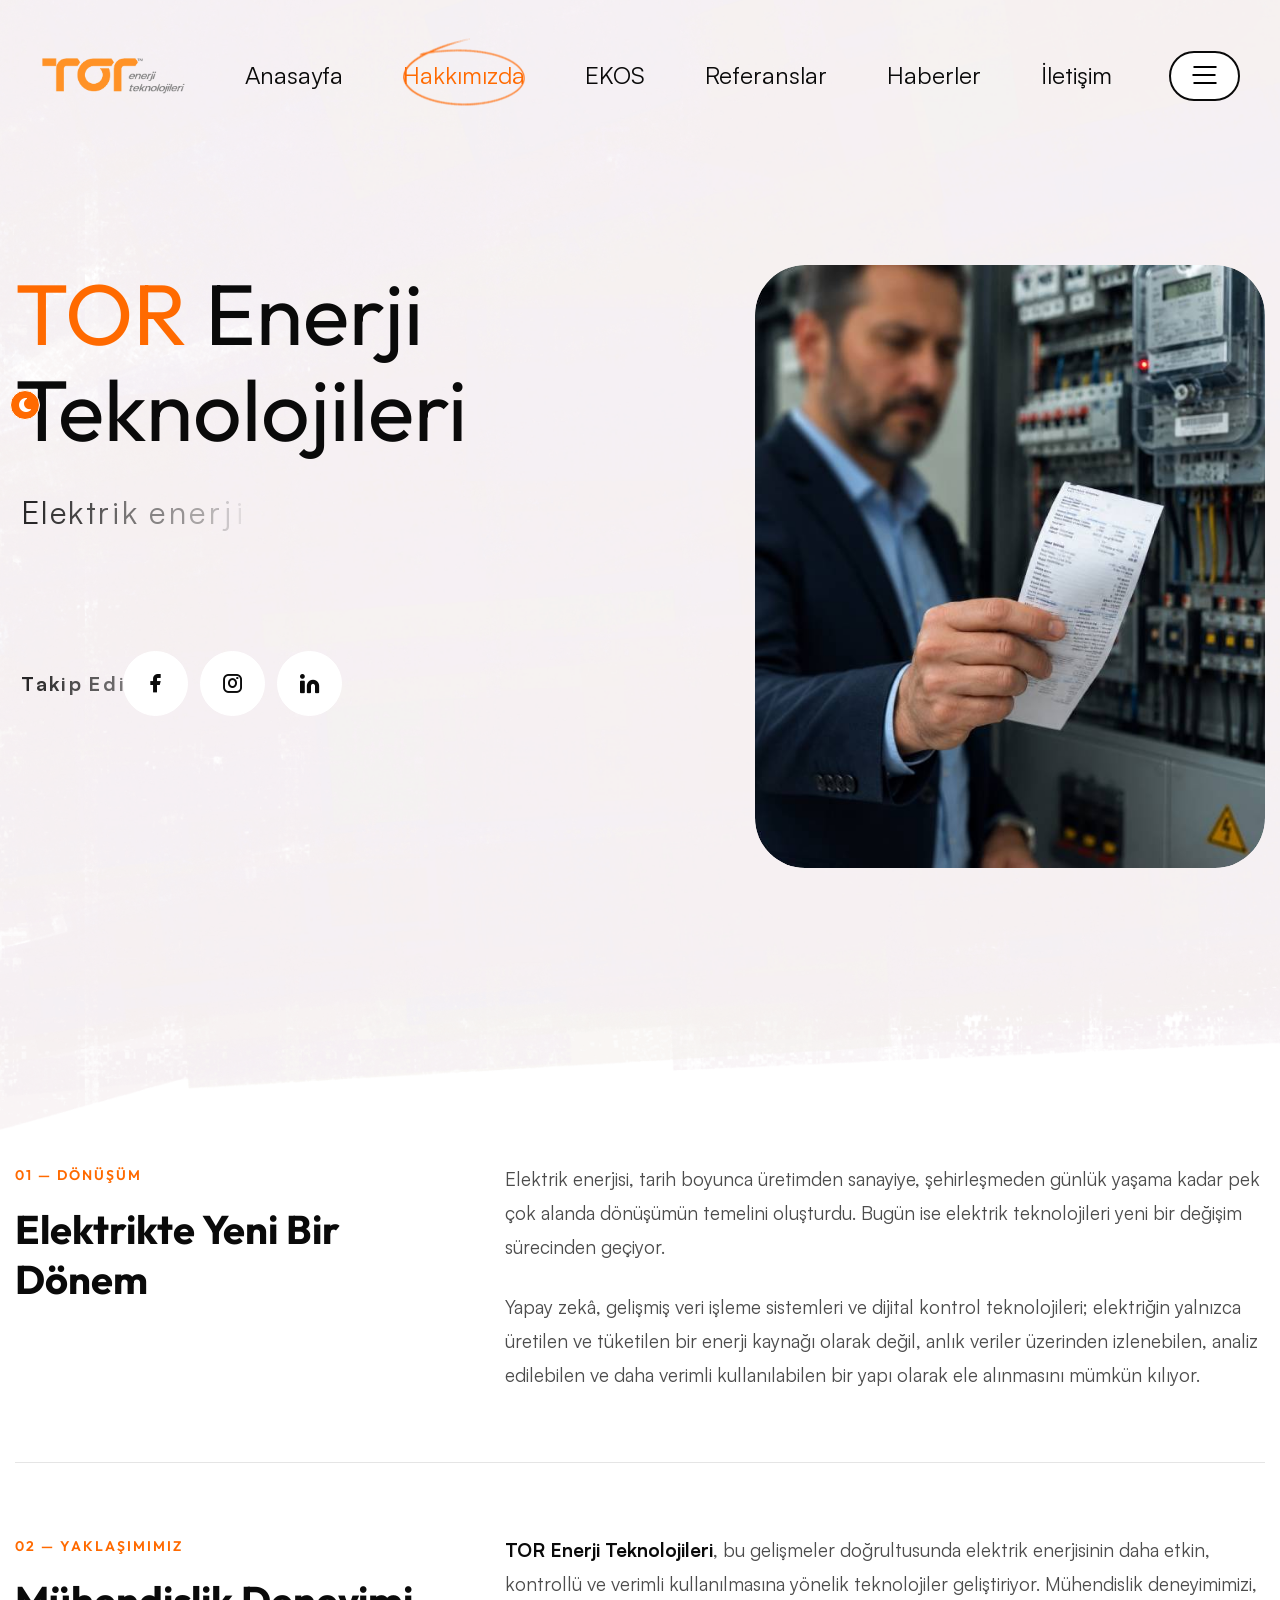
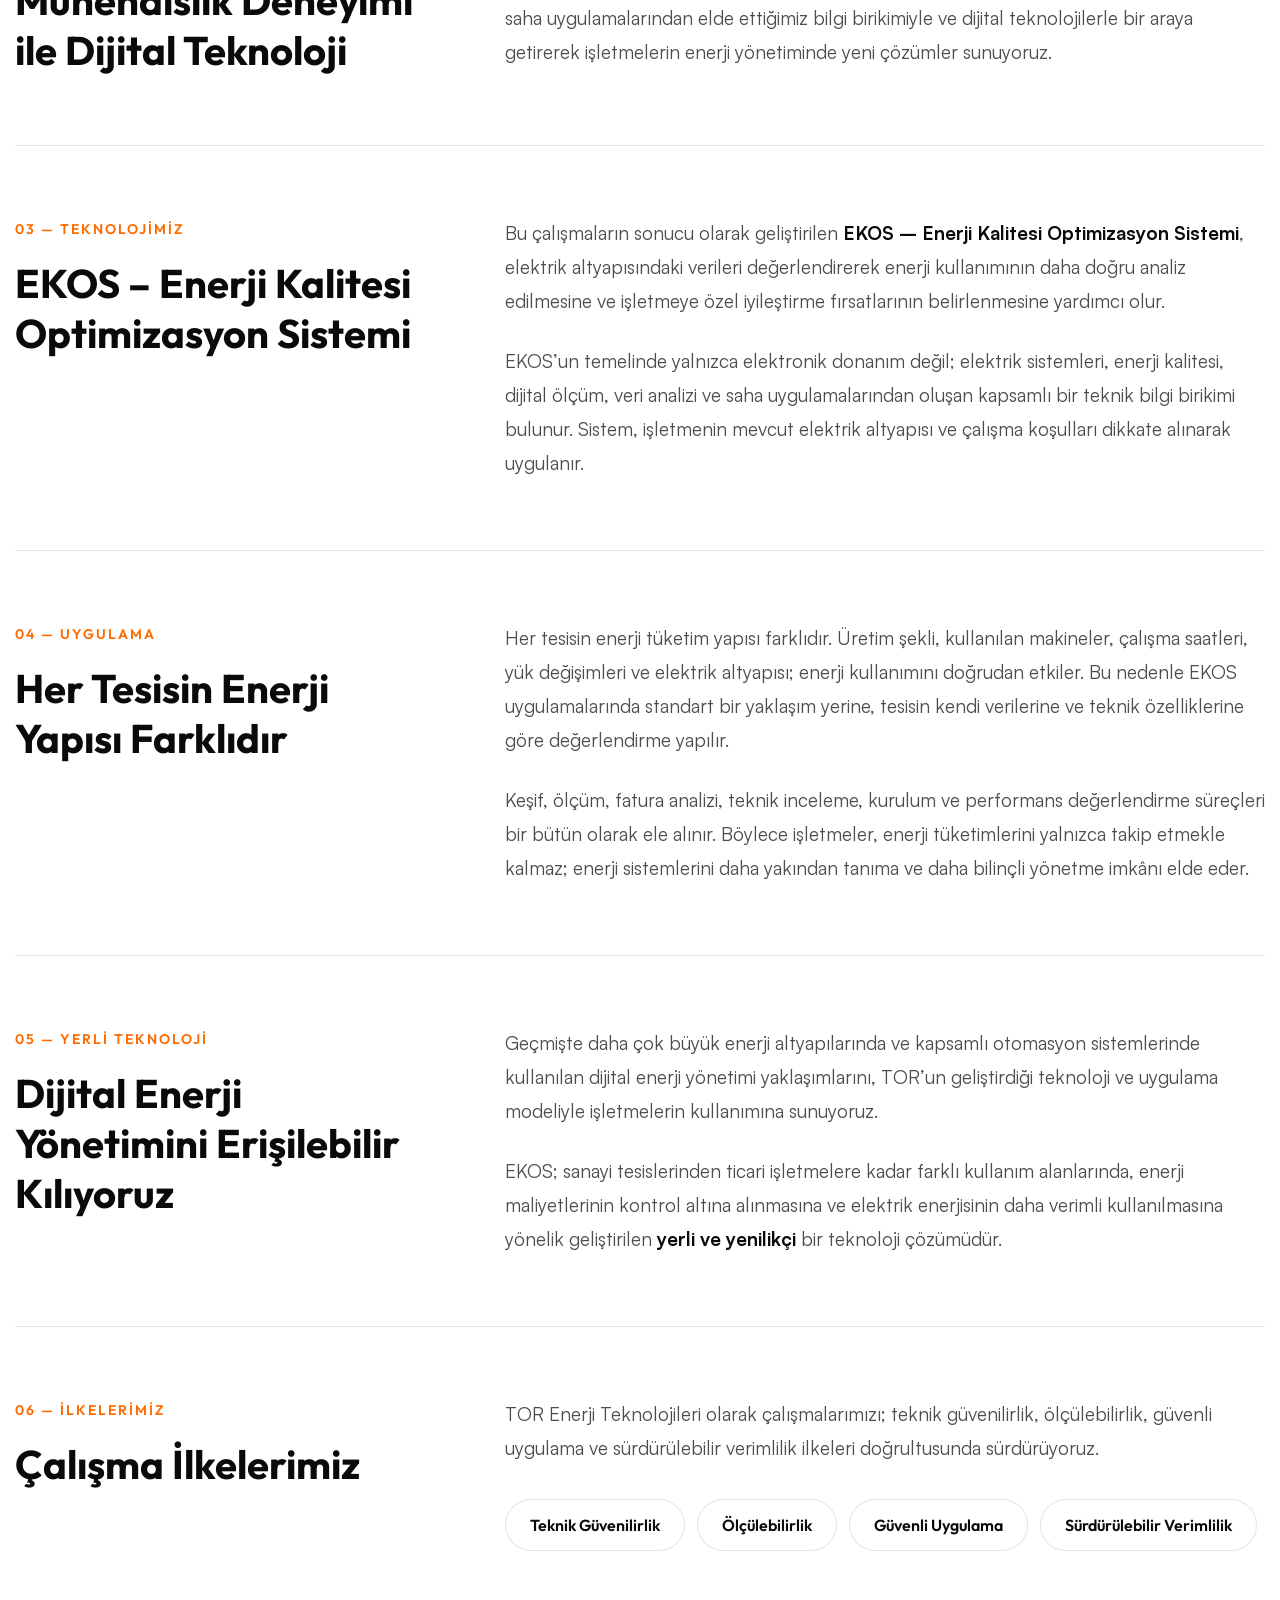
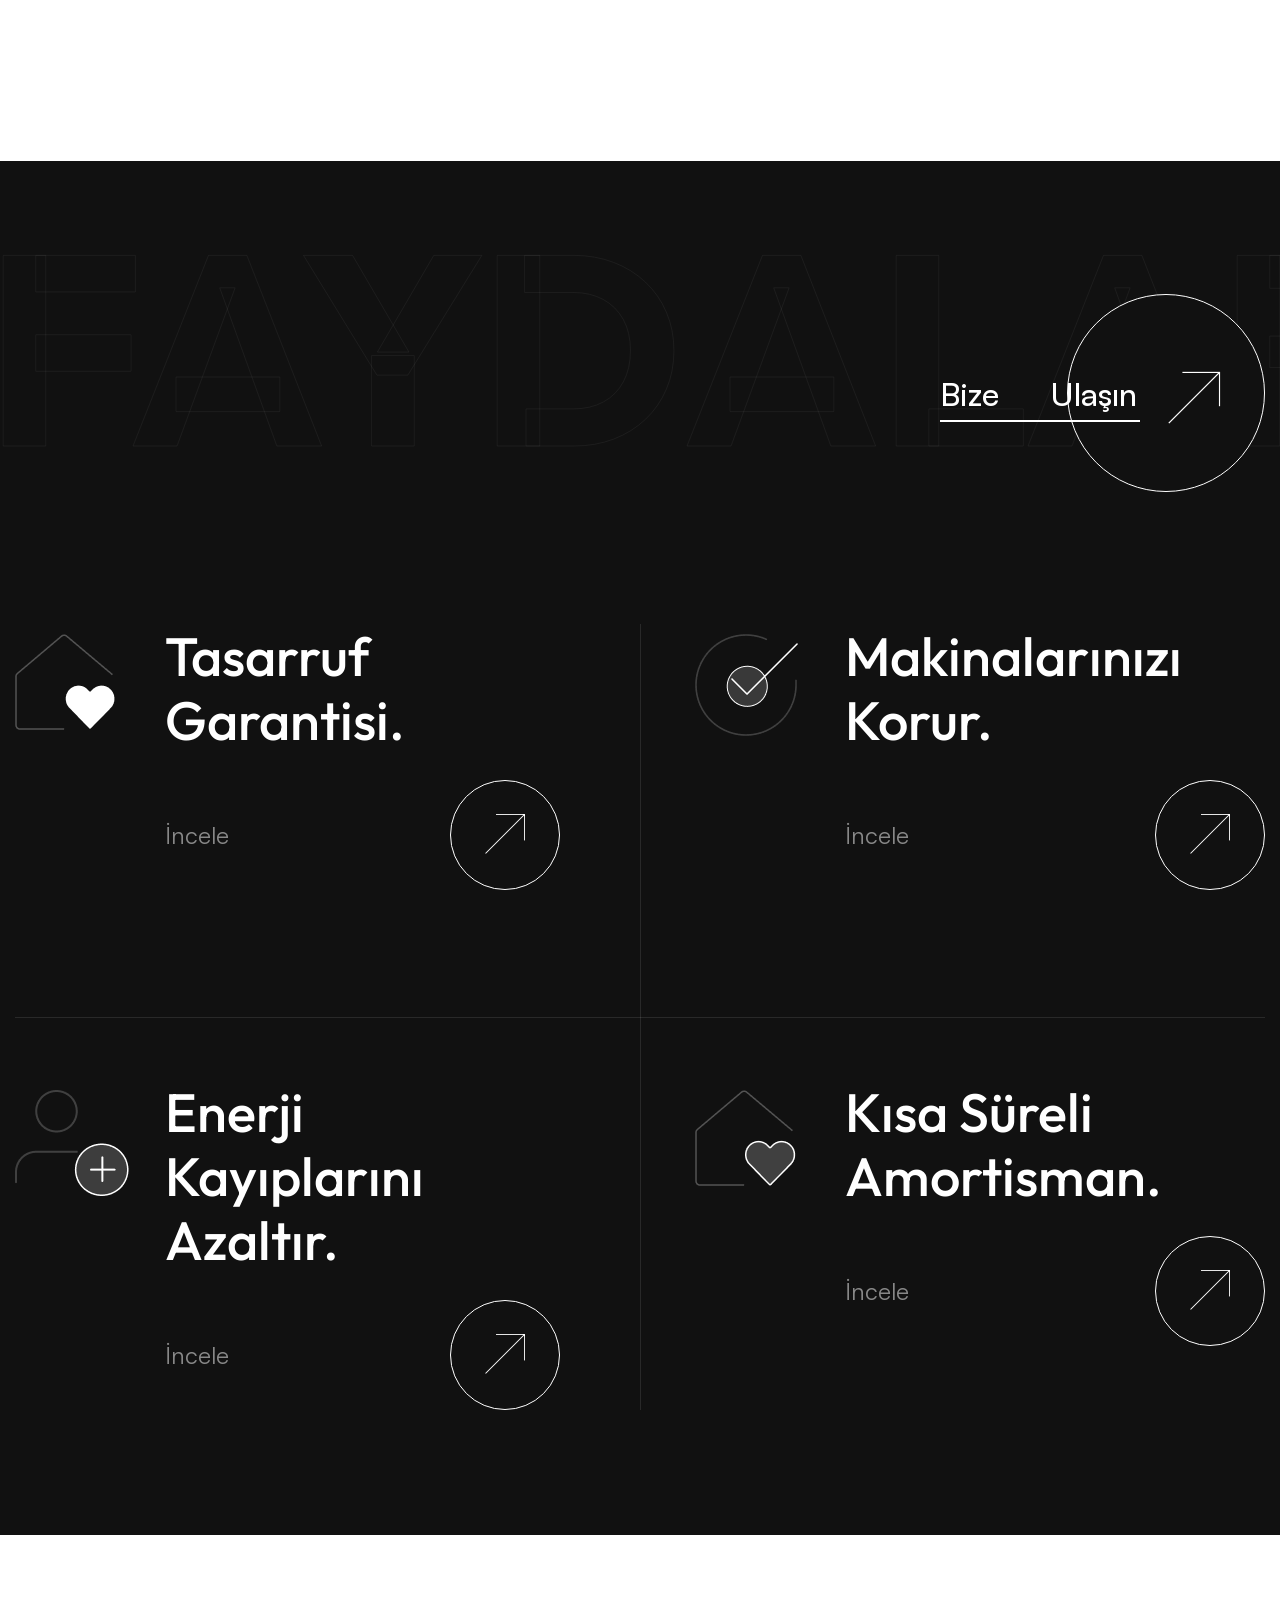
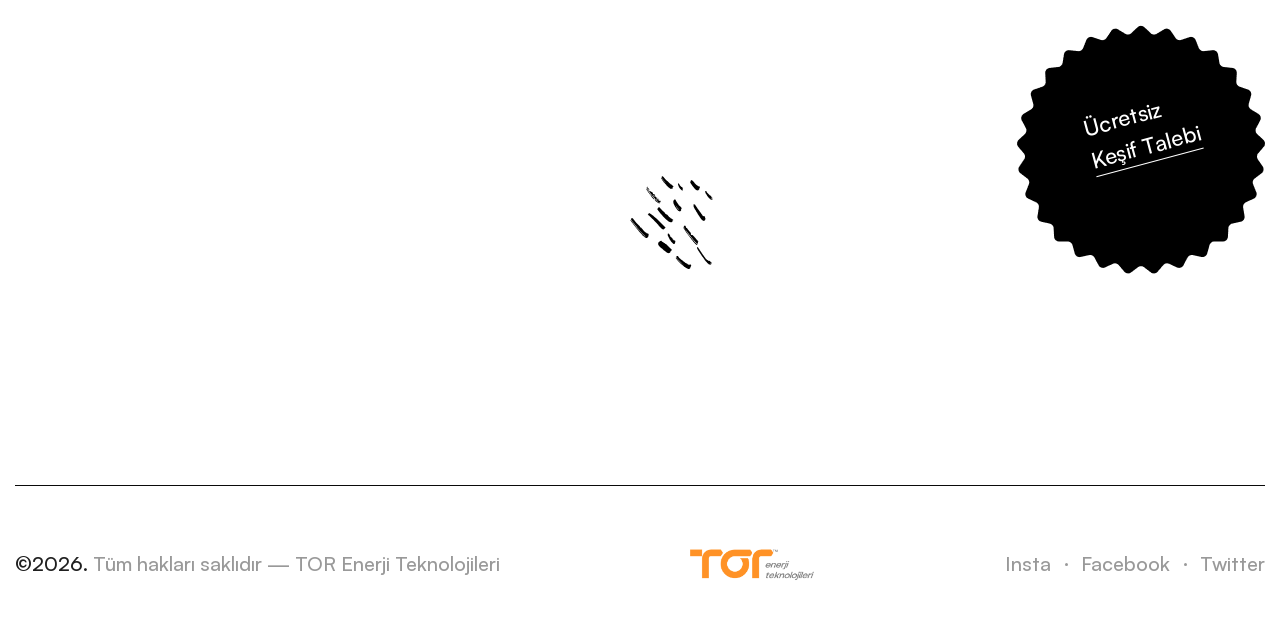
==== commit ae79a60e: "cleaning + adding images" ====
--- a/about.html
+++ b/about.html
@@ -10,9 +10,8 @@
 <meta name="description" content="TOR Enerji Teknolojileri; EKOS Enerji Kalite Optimizasyon Sistemi ile işletmelerin enerji kalitesini artırır, faturalarda %30'a kadar tasarruf sağlar. CE ve ISO 9001-45000 belgeli.">
 
 <!-- Fav Icon -->
-<link rel="icon" href="assets/images/favicon.ico" type="image/x-icon">
-<link rel="icon" type="image/png" sizes="32x32" href="assets/images/logo/favicon-32.png">
-<link rel="icon" type="image/png" sizes="16x16" href="assets/images/logo/favicon-16.png">
+<link rel="icon" href="assets/images/logo/tor-favicon.ico" type="image/x-icon">
+<link rel="shortcut icon" href="assets/images/logo/tor-favicon.ico" type="image/x-icon">
 <link rel="apple-touch-icon" sizes="180x180" href="assets/images/logo/apple-touch-icon.png">
 
 <!-- Google Fonts -->
@@ -36,9 +35,7 @@
 <link href="assets/css/module-css/header.css" rel="stylesheet">
 <link href="assets/css/module-css/footer.css" rel="stylesheet">
 <link href="assets/css/module-css/about.css" rel="stylesheet">
-<link href="assets/css/module-css/portfolio.css" rel="stylesheet">
 <link href="assets/css/module-css/service.css" rel="stylesheet">
-<link href="assets/css/module-css/skills.css" rel="stylesheet">
 <link href="assets/css/responsive.css" rel="stylesheet">
 
 <link href="assets/css/tor-custom.css" rel="stylesheet">
@@ -185,7 +182,7 @@
                     <div class="col-lg-6 col-md-12 col-sm-12 content-column">
                         <div class="content-box sec-title-animation animation-style2">
                             <h2><span>TOR</span> Enerji Teknolojileri</h2>
-                            <p class="title-animation">İşletmelerin enerji sistemlerindeki kaliteyi artırarak verimliliği yükselten teknolojiler geliştiriyoruz. Amiral gemimiz EKOS – Enerji Kalite Optimizasyon Sistemi, elektrik faturalarınızda %30'a kadar tasarruf sağlarken makinalarınızı da korur. Ürünlerimiz CE ve ISO 9001, ISO 14001, ISO 45000 dahil uluslararası standartlarla sertifikalıdır.</p>
+                            <p class="title-animation">Elektrik enerjisini dijital olarak kontrol eden yenilikçi teknolojiler geliştiriyoruz.</p>
                             <ul class="social-style-one title-animation">
                                 <li><span class="pr_10">Takip Edin</span></li>
                                 <li><a href="about.html"><i class="icon-3"></i></a></li>
@@ -205,68 +202,83 @@
         <!-- about-style-11 end -->
 
 
-        <!-- portfolio-style-nine -->
-        <section class="portfolio-style-nine">
+        <!-- tor-story -->
+        <section class="tor-story">
             <div class="large-container">
-                <div class="sec-title mb_70 sec-title-animation animation-style2">
-                    <h2 class="title-animation">Neden <br /><span>EKOS?</span></h2>
-                    <a href="portfolio.html"><i class="icon-6"></i></a>
-                </div>
-                <div class="inner-container">
-                    <div class="row clearfix">
-                        <div class="col-lg-6 col-md-6 col-sm-12 portfolio-block">
-                            <div class="portfolio-block-five" data-aos="fade-right" data-aos-easing="linear" data-aos-duration="700">
-                                <div class="inner-box">
-                                    <div class="bg-layer" style="background-image: url(assets/images/portfolio/portfolio-4.png);"></div>
-                                    <div class="content-box p_relative">
-                                        <h2><a href="service.html">Tasarruf Garantisi.</a></h2>
-                                        <p>Faturalarda %30'a kadar tasarruf</p>
-                                        <div class="link"><a href="about.html"><i class="icon-6"></i></a></div>
-                                    </div>
-                                </div>
-                            </div>
-                        </div>
-                        <div class="col-lg-6 col-md-6 col-sm-12 portfolio-block">
-                            <div class="portfolio-block-five" data-aos="fade-left" data-aos-easing="linear" data-aos-duration="700">
-                                <div class="inner-box">
-                                    <div class="bg-layer" style="background-image: url(assets/images/portfolio/portfolio-5.png);"></div>
-                                    <div class="content-box p_relative">
-                                        <h2><a href="service.html">Makinalarınızı Korur.</a></h2>
-                                        <p>Gerilim dalgalanmalarına karşı koruma</p>
-                                        <div class="link"><a href="about.html"><i class="icon-6"></i></a></div>
-                                    </div>
-                                </div>
-                            </div>
-                        </div>
-                        <div class="col-lg-6 col-md-6 col-sm-12 portfolio-block">
-                            <div class="portfolio-block-five" data-aos="fade-right" data-aos-easing="linear" data-aos-duration="700">
-                                <div class="inner-box">
-                                    <div class="bg-layer" style="background-image: url(assets/images/portfolio/portfolio-6.png);"></div>
-                                    <div class="content-box p_relative">
-                                        <h2><a href="service.html">Enerji Kayıplarını Azaltır.</a></h2>
-                                        <p>Termal ve reaktif kayıpları düşürür</p>
-                                        <div class="link"><a href="about.html"><i class="icon-6"></i></a></div>
-                                    </div>
-                                </div>
-                            </div>
-                        </div>
-                        <div class="col-lg-6 col-md-6 col-sm-12 portfolio-block">
-                            <div class="portfolio-block-five" data-aos="fade-left" data-aos-easing="linear" data-aos-duration="700">
-                                <div class="inner-box">
-                                    <div class="bg-layer" style="background-image: url(assets/images/portfolio/portfolio-7.png);"></div>
-                                    <div class="content-box p_relative">
-                                        <h2><a href="service.html">Ücretsiz Keşif ve Montaj.</a></h2>
-                                        <p>Uzman ekiple ücretsiz kurulum</p>
-                                        <div class="link"><a href="about.html"><i class="icon-6"></i></a></div>
-                                    </div>
-                                </div>
-                            </div>
-                        </div>
-                    </div>
-                </div>
+
+                <div class="tor-story-block">
+                    <div class="tor-story-head">
+                        <span class="num">01 — Dönüşüm</span>
+                        <h3>Elektrikte Yeni Bir Dönem</h3>
+                    </div>
+                    <div class="tor-story-text">
+                        <p>Elektrik enerjisi, tarih boyunca üretimden sanayiye, şehirleşmeden günlük yaşama kadar pek çok alanda dönüşümün temelini oluşturdu. Bugün ise elektrik teknolojileri yeni bir değişim sürecinden geçiyor.</p>
+                        <p>Yapay zekâ, gelişmiş veri işleme sistemleri ve dijital kontrol teknolojileri; elektriğin yalnızca üretilen ve tüketilen bir enerji kaynağı olarak değil, anlık veriler üzerinden izlenebilen, analiz edilebilen ve daha verimli kullanılabilen bir yapı olarak ele alınmasını mümkün kılıyor.</p>
+                    </div>
+                </div>
+
+                <div class="tor-story-block">
+                    <div class="tor-story-head">
+                        <span class="num">02 — Yaklaşımımız</span>
+                        <h3>Mühendislik Deneyimi ile Dijital Teknoloji</h3>
+                    </div>
+                    <div class="tor-story-text">
+                        <p><strong>TOR Enerji Teknolojileri</strong>, bu gelişmeler doğrultusunda elektrik enerjisinin daha etkin, kontrollü ve verimli kullanılmasına yönelik teknolojiler geliştiriyor. Mühendislik deneyimimizi, saha uygulamalarından elde ettiğimiz bilgi birikimiyle ve dijital teknolojilerle bir araya getirerek işletmelerin enerji yönetiminde yeni çözümler sunuyoruz.</p>
+                    </div>
+                </div>
+
+                <div class="tor-story-block">
+                    <div class="tor-story-head">
+                        <span class="num">03 — Teknolojimiz</span>
+                        <h3>EKOS – Enerji Kalitesi Optimizasyon Sistemi</h3>
+                    </div>
+                    <div class="tor-story-text">
+                        <p>Bu çalışmaların sonucu olarak geliştirilen <strong>EKOS – Enerji Kalitesi Optimizasyon Sistemi</strong>, elektrik altyapısındaki verileri değerlendirerek enerji kullanımının daha doğru analiz edilmesine ve işletmeye özel iyileştirme fırsatlarının belirlenmesine yardımcı olur.</p>
+                        <p>EKOS’un temelinde yalnızca elektronik donanım değil; elektrik sistemleri, enerji kalitesi, dijital ölçüm, veri analizi ve saha uygulamalarından oluşan kapsamlı bir teknik bilgi birikimi bulunur. Sistem, işletmenin mevcut elektrik altyapısı ve çalışma koşulları dikkate alınarak uygulanır.</p>
+                    </div>
+                </div>
+
+                <div class="tor-story-block">
+                    <div class="tor-story-head">
+                        <span class="num">04 — Uygulama</span>
+                        <h3>Her Tesisin Enerji Yapısı Farklıdır</h3>
+                    </div>
+                    <div class="tor-story-text">
+                        <p>Her tesisin enerji tüketim yapısı farklıdır. Üretim şekli, kullanılan makineler, çalışma saatleri, yük değişimleri ve elektrik altyapısı; enerji kullanımını doğrudan etkiler. Bu nedenle EKOS uygulamalarında standart bir yaklaşım yerine, tesisin kendi verilerine ve teknik özelliklerine göre değerlendirme yapılır.</p>
+                        <p>Keşif, ölçüm, fatura analizi, teknik inceleme, kurulum ve performans değerlendirme süreçleri bir bütün olarak ele alınır. Böylece işletmeler, enerji tüketimlerini yalnızca takip etmekle kalmaz; enerji sistemlerini daha yakından tanıma ve daha bilinçli yönetme imkânı elde eder.</p>
+                    </div>
+                </div>
+
+                <div class="tor-story-block">
+                    <div class="tor-story-head">
+                        <span class="num">05 — Yerli Teknoloji</span>
+                        <h3>Dijital Enerji Yönetimini Erişilebilir Kılıyoruz</h3>
+                    </div>
+                    <div class="tor-story-text">
+                        <p>Geçmişte daha çok büyük enerji altyapılarında ve kapsamlı otomasyon sistemlerinde kullanılan dijital enerji yönetimi yaklaşımlarını, TOR’un geliştirdiği teknoloji ve uygulama modeliyle işletmelerin kullanımına sunuyoruz.</p>
+                        <p>EKOS; sanayi tesislerinden ticari işletmelere kadar farklı kullanım alanlarında, enerji maliyetlerinin kontrol altına alınmasına ve elektrik enerjisinin daha verimli kullanılmasına yönelik geliştirilen <strong>yerli ve yenilikçi</strong> bir teknoloji çözümüdür.</p>
+                    </div>
+                </div>
+
+                <div class="tor-story-block">
+                    <div class="tor-story-head">
+                        <span class="num">06 — İlkelerimiz</span>
+                        <h3>Çalışma İlkelerimiz</h3>
+                    </div>
+                    <div class="tor-story-text">
+                        <p>TOR Enerji Teknolojileri olarak çalışmalarımızı; teknik güvenilirlik, ölçülebilirlik, güvenli uygulama ve sürdürülebilir verimlilik ilkeleri doğrultusunda sürdürüyoruz.</p>
+                        <ul class="tor-principles">
+                            <li>Teknik Güvenilirlik</li>
+                            <li>Ölçülebilirlik</li>
+                            <li>Güvenli Uygulama</li>
+                            <li>Sürdürülebilir Verimlilik</li>
+                        </ul>
+                    </div>
+                </div>
+
             </div>
         </section>
-        <!-- portfolio-style-nine end -->
+        <!-- tor-story end -->
 
 
         <!-- service-style-six -->
@@ -332,94 +344,6 @@
             </div>
         </section>
         <!-- service-style-six end -->
-
-
-        <!-- skills-section -->
-        <section class="skills-section pt_200 pb_190">
-            <div class="large-container sec-title-animation animation-style2">
-                <div class="row clearfix">
-                    <div class="col-lg-6 col-md-12 col-sm-12 left-column">
-                        <div class="left-content mr_20">
-                            <div class="sec-title mb_80">
-                                <h2 class="title-animation">Teknolojimiz <span>& Sürecimiz.</span></h2>
-                            </div>
-                            <div class="title-box mb_50">
-                                <h2>Kurulum Süreci</h2>
-                            </div>
-                            <div class="inner-box">
-                                <div class="single-item">
-                                    <div class="year">Ücretsiz</div>
-                                    <div class="text-box">
-                                        <h3>Keşif</h3>
-                                        <span>Yerinde ücretsiz keşif ve ölçüm</span>
-                                    </div>
-                                    <span class="count-text">01</span>
-                                </div>
-                                <div class="single-item">
-                                    <div class="year">Detaylı</div>
-                                    <div class="text-box">
-                                        <h3>Analiz</h3>
-                                        <span>Enerji karakteristiği analiz edilir</span>
-                                    </div>
-                                    <span class="count-text">02</span>
-                                </div>
-                                <div class="single-item">
-                                    <div class="year">Profesyonel</div>
-                                    <div class="text-box">
-                                        <h3>Kurulum</h3>
-                                        <span>EKOS ücretsiz olarak monte edilir</span>
-                                    </div>
-                                    <span class="count-text">03</span>
-                                </div>
-                                <div class="single-item">
-                                    <div class="year">7/24</div>
-                                    <div class="text-box">
-                                        <h3>Takip</h3>
-                                        <span>Yapay zeka ile sürekli izleme</span>
-                                    </div>
-                                    <span class="count-text">04</span>
-                                </div>
-                            </div>
-                        </div>
-                    </div>
-                    <div class="col-lg-6 col-md-12 col-sm-12 right-column">
-                        <div class="right-content ml_130">
-                            <div class="title-box mb_50">
-                                <h2>Öne Çıkan Rakamlar</h2>
-                            </div>
-                            <div class="inner-box mb_100">
-                                <div class="single-item">
-                                    <h2>%30</h2>
-                                    <div class="text-box">
-                                        <span class="text">Faturalarda tasarruf garantisi</span>
-                                        <span class="year">Kadar</span>
-                                    </div>
-                                </div>
-                                <div class="single-item">
-                                    <h2>6 Ay</h2>
-                                    <div class="text-box">
-                                        <span class="text">Ortalama amortisman süresi</span>
-                                        <span class="year">Kısa</span>
-                                    </div>
-                                </div>
-                            </div>
-                            <div class="list-inner title-animation">
-                                <h3>İzlenen Parametreler</h3>
-                                <ul class="skills-list clearfix">
-                                    <li><a href="service.html">Faz Gerilimleri</a></li>
-                                    <li><a href="service.html">Aktif Güç</a></li>
-                                    <li><a href="service.html">Reaktif Güç</a></li>
-                                    <li><a href="service.html">Güç Faktörü</a></li>
-                                    <li><a href="service.html">THD (Harmonik)</a></li>
-                                    <li><a href="service.html">Frekans</a></li>
-                                </ul>
-                            </div>
-                        </div>
-                    </div>
-                </div>
-            </div>
-        </section>
-        <!-- skills-section end -->
 
 
         <!-- footer -->
--- a/assets/css/tor-custom.css
+++ b/assets/css/tor-custom.css
@@ -32,10 +32,38 @@
   width:auto;
 }
 
-/* blog / contact -> footer-style-seven logo widget (light, larger) */
+/* blog / contact -> footer-style-seven logo widget (light, larger)
+   The template absolutely positions the logo and reserves only 125px of padding-left
+   for it. The TOR logo is wider than that, so the 57px quote ran straight over it.
+   Put the logo back in normal flow above the quote and scale the quote down. */
+.footer-style-seven .logo-widget{
+  padding-left:0;
+}
+.footer-style-seven .logo-widget .footer-logo{
+  position:static;
+  top:auto;
+  left:auto;
+  margin-bottom:30px;
+}
 .footer-style-seven .logo-widget .footer-logo img{
   max-width:210px;
   height:auto;
+}
+.footer-style-seven .logo-widget h2{
+  font-size:30px;
+  line-height:46px;
+  text-transform:none;
+  max-width:560px;
+  margin-bottom:16px;
+}
+.footer-style-seven .logo-widget p{
+  font-size:18px;
+  line-height:30px;
+}
+
+@media only screen and (max-width:767px){
+  .footer-style-seven .logo-widget h2{ font-size:24px; line-height:38px; }
+  .footer-style-seven .logo-widget .footer-logo img{ max-width:170px; }
 }
 
 /* mobile slide-in menu (dark background) */
@@ -132,3 +160,282 @@
 .tor-contact-row a:hover{ color:var(--theme-color); }
 .dark_bg .tor-contact-row li{ background:rgba(255,255,255,.05); border-color:rgba(255,255,255,.12); }
 .dark_bg .tor-contact-row span{ color:#fff; }
+
+/* contact page: copy shown in place of the (commented-out) contact form */
+.tor-contact-note{ max-width:820px; margin:0 auto; text-align:center; }
+.tor-contact-note p{ font-size:19px; line-height:34px; color:var(--text-color); margin-bottom:34px; }
+.tor-contact-note a{ color:var(--theme-color); font-weight:600; }
+.tor-contact-actions{ display:flex; flex-wrap:wrap; gap:16px; justify-content:center; }
+.tor-contact-actions .theme-btn{ color:#fff; }
+.dark_bg .tor-contact-note p{ color:rgba(255,255,255,.75); }
+
+/* ---------- about.html hero alignment ----------
+   Two template rules made the text look shifted to the left:
+   1. `.about-style-11 .content-box{margin-left:-25px}` pulled the whole block out of the grid.
+   2. `h2{font-size:130px; max-width:490px}` — "Teknolojileri" is a single unbreakable word
+      wider than 490px, so it overflowed its column instead of wrapping.
+   Reset the offset and scale the heading down so it fits the column at every breakpoint.
+   (This file loads after responsive.css, so the breakpoints below must be restated here.) */
+.about-style-11 .content-box{
+  margin-left:0;
+}
+.about-style-11 .content-box h2{
+  font-size:86px;
+  line-height:96px;
+  max-width:100%;
+}
+.about-style-11 .content-box p{
+  font-size:32px;
+  line-height:48px;
+  max-width:640px;
+}
+
+@media only screen and (max-width:1199px){
+  .about-style-11 .content-box h2{ font-size:66px; line-height:76px; }
+  .about-style-11 .content-box p{ font-size:26px; line-height:40px; }
+}
+@media only screen and (max-width:767px){
+  .about-style-11 .content-box h2{ font-size:48px; line-height:58px; }
+  .about-style-11 .content-box p{ font-size:22px; line-height:34px; }
+}
+@media only screen and (max-width:479px){
+  .about-style-11 .content-box h2{ font-size:38px; line-height:48px; }
+  .about-style-11 .content-box p{ font-size:20px; line-height:32px; }
+}
+
+/* ---------- about.html long-form story ---------- */
+.tor-story{
+  position:relative;
+  padding:0 0 140px;
+}
+.tor-story-block{
+  display:flex;
+  flex-wrap:wrap;
+  gap:30px 70px;
+  padding:70px 0;
+  border-top:1px solid rgba(0,0,0,.10);
+}
+.tor-story-block:first-child{ border-top:0; padding-top:0; }
+.tor-story-head{ flex:1 1 300px; max-width:430px; }
+.tor-story-head .num{
+  display:block;
+  font-family:var(--title-font);
+  font-size:14px;
+  font-weight:600;
+  letter-spacing:2px;
+  text-transform:uppercase;
+  color:var(--theme-color);
+  margin-bottom:16px;
+}
+.tor-story-head h3{
+  font-family:var(--title-font);
+  font-size:40px;
+  line-height:50px;
+  font-weight:700;
+  color:var(--title-color);
+  margin:0;
+}
+.tor-story-text{ flex:2 1 520px; }
+.tor-story-text p{
+  font-size:19px;
+  line-height:34px;
+  color:var(--text-color);
+  margin-bottom:26px;
+}
+.tor-story-text p:last-child{ margin-bottom:0; }
+.tor-story-text strong{ color:var(--title-color); font-weight:700; }
+.dark_bg .tor-story-block{ border-color:rgba(255,255,255,.12); }
+.dark_bg .tor-story-head h3{ color:#fff; }
+.dark_bg .tor-story-text p{ color:rgba(255,255,255,.75); }
+.dark_bg .tor-story-text strong{ color:#fff; }
+
+/* principles chips */
+.tor-principles{ display:flex; flex-wrap:wrap; gap:12px; margin:34px 0 0; padding:0; list-style:none; }
+.tor-principles li{
+  background:#fff;
+  border:1px solid rgba(0,0,0,.10);
+  border-radius:50px;
+  padding:12px 24px;
+  font-family:var(--title-font);
+  font-weight:600;
+  color:var(--secondary-color);
+  transition:.3s ease;
+}
+.tor-principles li:hover{ background:var(--theme-color); color:#fff; border-color:var(--theme-color); }
+.dark_bg .tor-principles li{ background:rgba(255,255,255,.05); color:#fff; border-color:rgba(255,255,255,.15); }
+
+@media only screen and (max-width:1199px){
+  .tor-story-head h3{ font-size:34px; line-height:44px; }
+}
+@media only screen and (max-width:991px){
+  .tor-story{ padding-bottom:80px; }
+  .tor-story-block{ padding:45px 0; gap:22px; }
+  .tor-story-head{ max-width:100%; flex-basis:100%; }
+  .tor-story-head h3{ font-size:28px; line-height:38px; }
+  .tor-story-text{ flex-basis:100%; }
+  .tor-story-text p{ font-size:17px; line-height:30px; margin-bottom:20px; }
+}
+
+/* =====================================================================
+   NEWS / ARTICLE PAGES (blog.html + news-details*.html)
+   blog-details.css ships with the template's beige palette (#B9916E) and a
+   'Playfair Display' serif that this site never loads — rebrand it to TOR.
+   ===================================================================== */
+.blog-details{ padding:147px 0px 160px 0px; }
+
+.blog-details-content .content-one h2{
+  font-family:var(--title-font);
+  font-size:52px;
+  line-height:64px;
+  font-weight:700;
+  max-width:900px;
+}
+.blog-details-content .content-one .post-info li a{ color:var(--theme-color); font-weight:600; }
+.blog-details-content .content-one .image-box img{ border-radius:24px; }
+.blog-details-content .content-one .image-box .post-date{ background:var(--theme-color); }
+.blog-details-content .content-one .text-box p,
+.blog-details-content .content-two .text-box p{
+  font-size:19px;
+  line-height:34px;
+  color:var(--text-color);
+}
+.blog-details-content .content-two .text-box strong,
+.blog-details-content .content-one .text-box strong{ color:var(--title-color); font-weight:700; }
+
+.blog-details-content blockquote{ padding:56px 40px 40px; margin-bottom:60px; }
+.blog-details-content blockquote .icon-box{ background:var(--theme-color); }
+.blog-details-content blockquote h2{
+  font-family:var(--title-font);
+  font-size:30px;
+  line-height:46px;
+  font-weight:600;
+  max-width:760px;
+}
+.blog-details-content blockquote h4{ font-size:17px; color:var(--text-color); }
+
+.blog-details-content .content-two .text-box h2{
+  font-family:var(--title-font);
+  font-size:32px;
+  line-height:42px;
+  font-weight:700;
+}
+.blog-details-content .post-share-option .post-tags li a:hover{
+  background:var(--theme-color);
+  border-color:var(--theme-color);
+}
+
+/* in-article call to action */
+.tor-article-cta{
+  background:var(--secondary-color);
+  border-radius:24px;
+  padding:48px 50px;
+  margin:0 0 60px;
+  text-align:center;
+}
+.tor-article-cta h3{
+  font-family:var(--title-font);
+  font-size:30px;
+  line-height:40px;
+  font-weight:700;
+  color:#fff;
+  margin-bottom:12px;
+}
+.tor-article-cta p{ font-size:18px; line-height:30px; color:rgba(255,255,255,.72); margin-bottom:28px; }
+
+/* related posts under the article */
+.tor-related-news{ margin-top:110px; padding-top:70px; border-top:1px solid rgba(0,0,0,.10); }
+.tor-related-news .sec-title h2{ font-family:var(--title-font); font-size:38px; line-height:48px; font-weight:700; }
+.dark_bg .tor-related-news{ border-color:rgba(255,255,255,.12); }
+
+/* news index: sub-line under the HABERLER title */
+.news-section .title-text p{
+  font-size:19px;
+  line-height:32px;
+  color:var(--text-color);
+  margin-top:18px;
+}
+
+@media only screen and (max-width:991px){
+  .blog-details{ padding:110px 0px 90px 0px; }
+  .blog-details-content .content-one h2{ font-size:34px; line-height:46px; }
+  .blog-details-content blockquote h2{ font-size:24px; line-height:38px; }
+  .blog-details-content .content-two .text-box h2{ font-size:26px; line-height:36px; }
+  .blog-details-content .content-one .text-box p,
+  .blog-details-content .content-two .text-box p{ font-size:17px; line-height:30px; }
+  .tor-article-cta{ padding:36px 26px; }
+  .tor-article-cta h3{ font-size:24px; line-height:34px; }
+  .tor-related-news{ margin-top:70px; padding-top:50px; }
+}
+
+/* ---------- home banner image ----------
+   banner-img-1.png is 2522x2059 and the template gives `.image-layer` no size, so it
+   rendered at natural size: it covered the header menu and the "EKOS – Enerji Kalite
+   Optimizasyon Sistemi" heading. Cap it, pin it to the bottom-right and push it behind
+   the copy so the text is never obscured. */
+.banner-section .image-layer{
+  right:40px;
+  bottom:0;
+  z-index:0;
+  pointer-events:none;
+  line-height:0;
+}
+.banner-section .image-layer img{
+  display:block;
+  width:auto;
+  height:auto;
+  max-width:420px;
+  max-height:440px;
+  object-fit:contain;
+}
+.banner-section .outer-container,
+.banner-section .content-box{
+  position:relative;
+  z-index:2;
+}
+
+@media only screen and (max-width:1699px){
+  .banner-section .image-layer img{ max-width:340px; max-height:360px; }
+}
+@media only screen and (max-width:1399px){
+  .banner-section .image-layer img{ max-width:260px; max-height:280px; }
+}
+
+/* ---------- CTA labels stay on one line ----------
+   The banner's .inner-box is a fixed 530px flex row shared by the button and the
+   social links, so "Keşif Talep Et" wrapped onto two lines. Keep it nowrap and
+   trim the button/social metrics just enough for the row to fit on one line. */
+.theme-btn{ white-space:nowrap; }
+.main-header .btn-box a,
+.main-header .btn-box a span{ white-space:nowrap; }
+
+.banner-section .content-box .lower-box .links-box{
+  gap:20px;
+}
+.banner-section .content-box .lower-box .links-box .theme-btn{
+  flex-shrink:0;
+  font-size:18px;
+  padding:15px 26px;
+}
+.banner-section .content-box .lower-box .links-box .theme-btn span{
+  padding-right:32px;
+}
+.banner-section .content-box .lower-box .links-box .social-links{
+  flex-shrink:0;
+}
+.banner-section .content-box .lower-box .links-box .social-links li span{
+  font-size:16px;
+  padding-right:12px;
+}
+.banner-section .content-box .lower-box .links-box .social-links li a{
+  width:56px;
+  height:56px;
+  line-height:60px;
+  font-size:18px;
+}
+
+@media only screen and (max-width:575px){
+  .banner-section .content-box .lower-box .links-box{
+    flex-wrap:wrap;
+    gap:24px;
+  }
+}
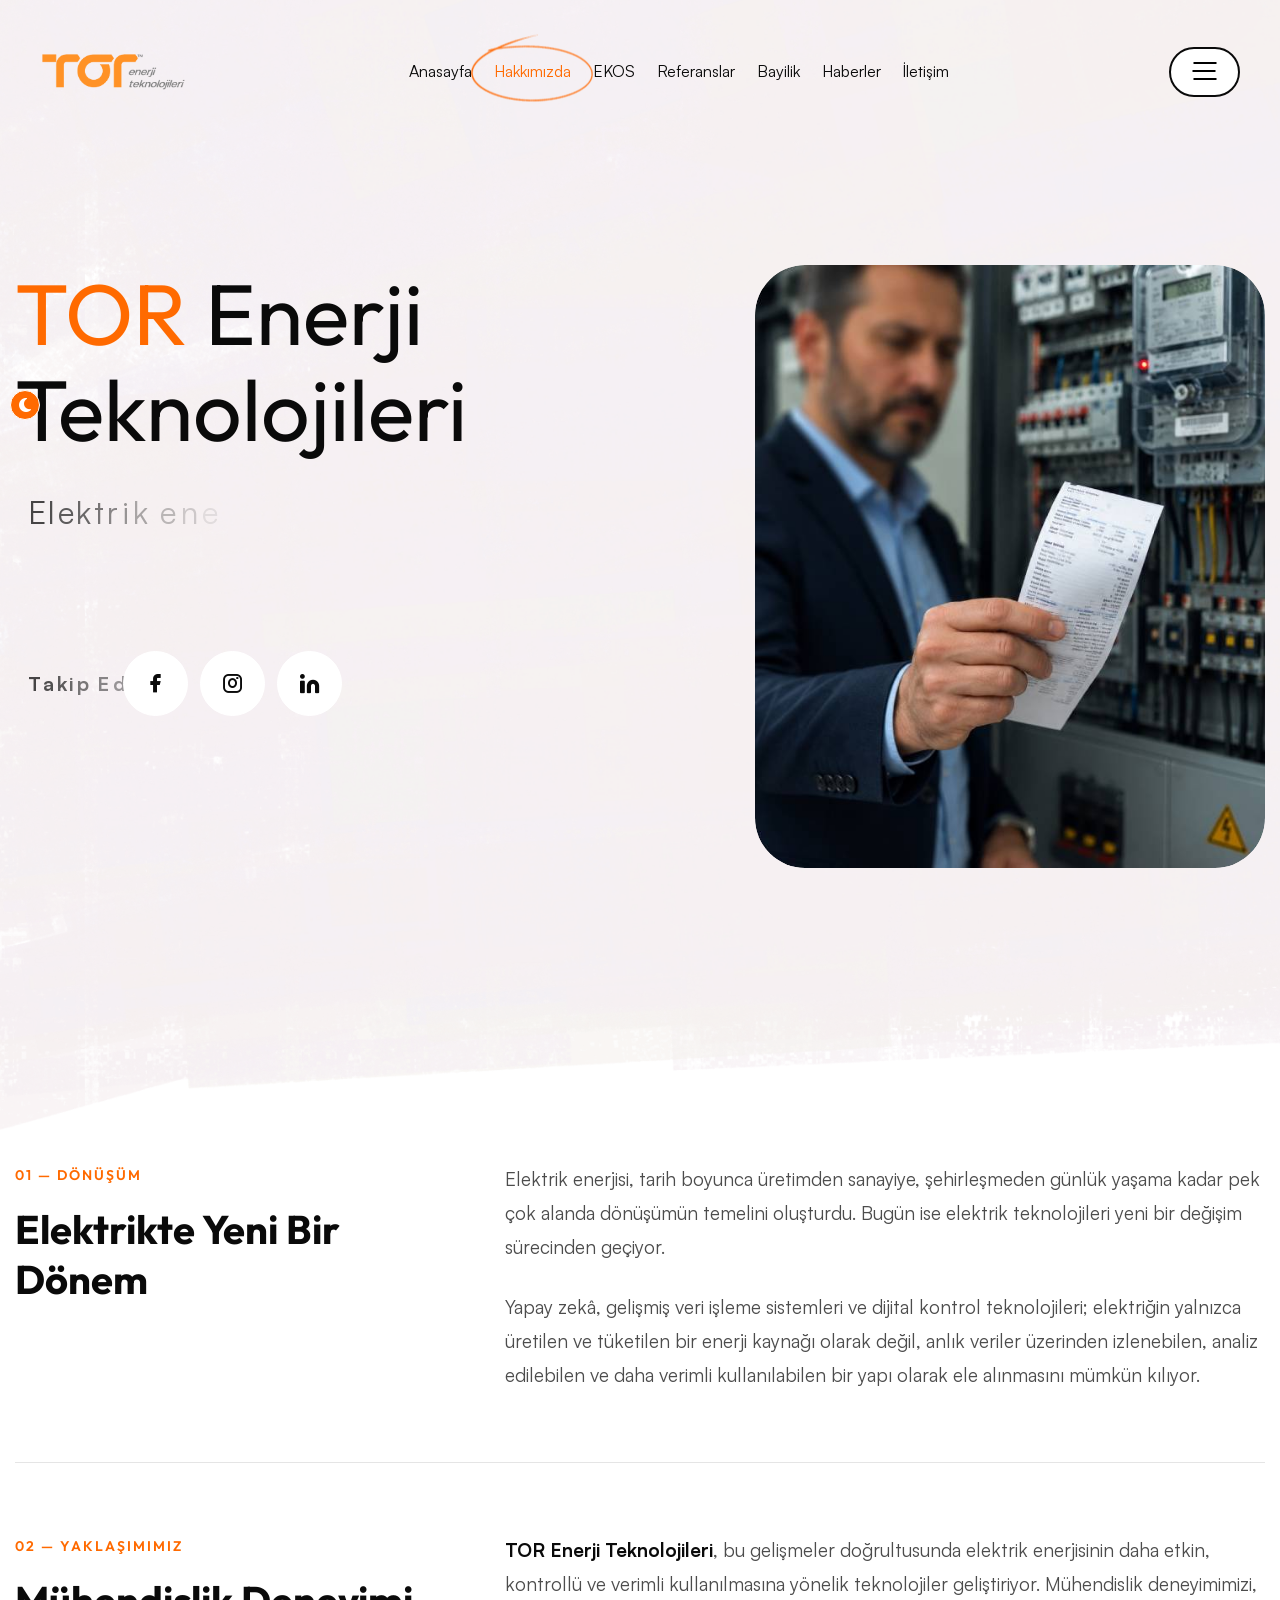
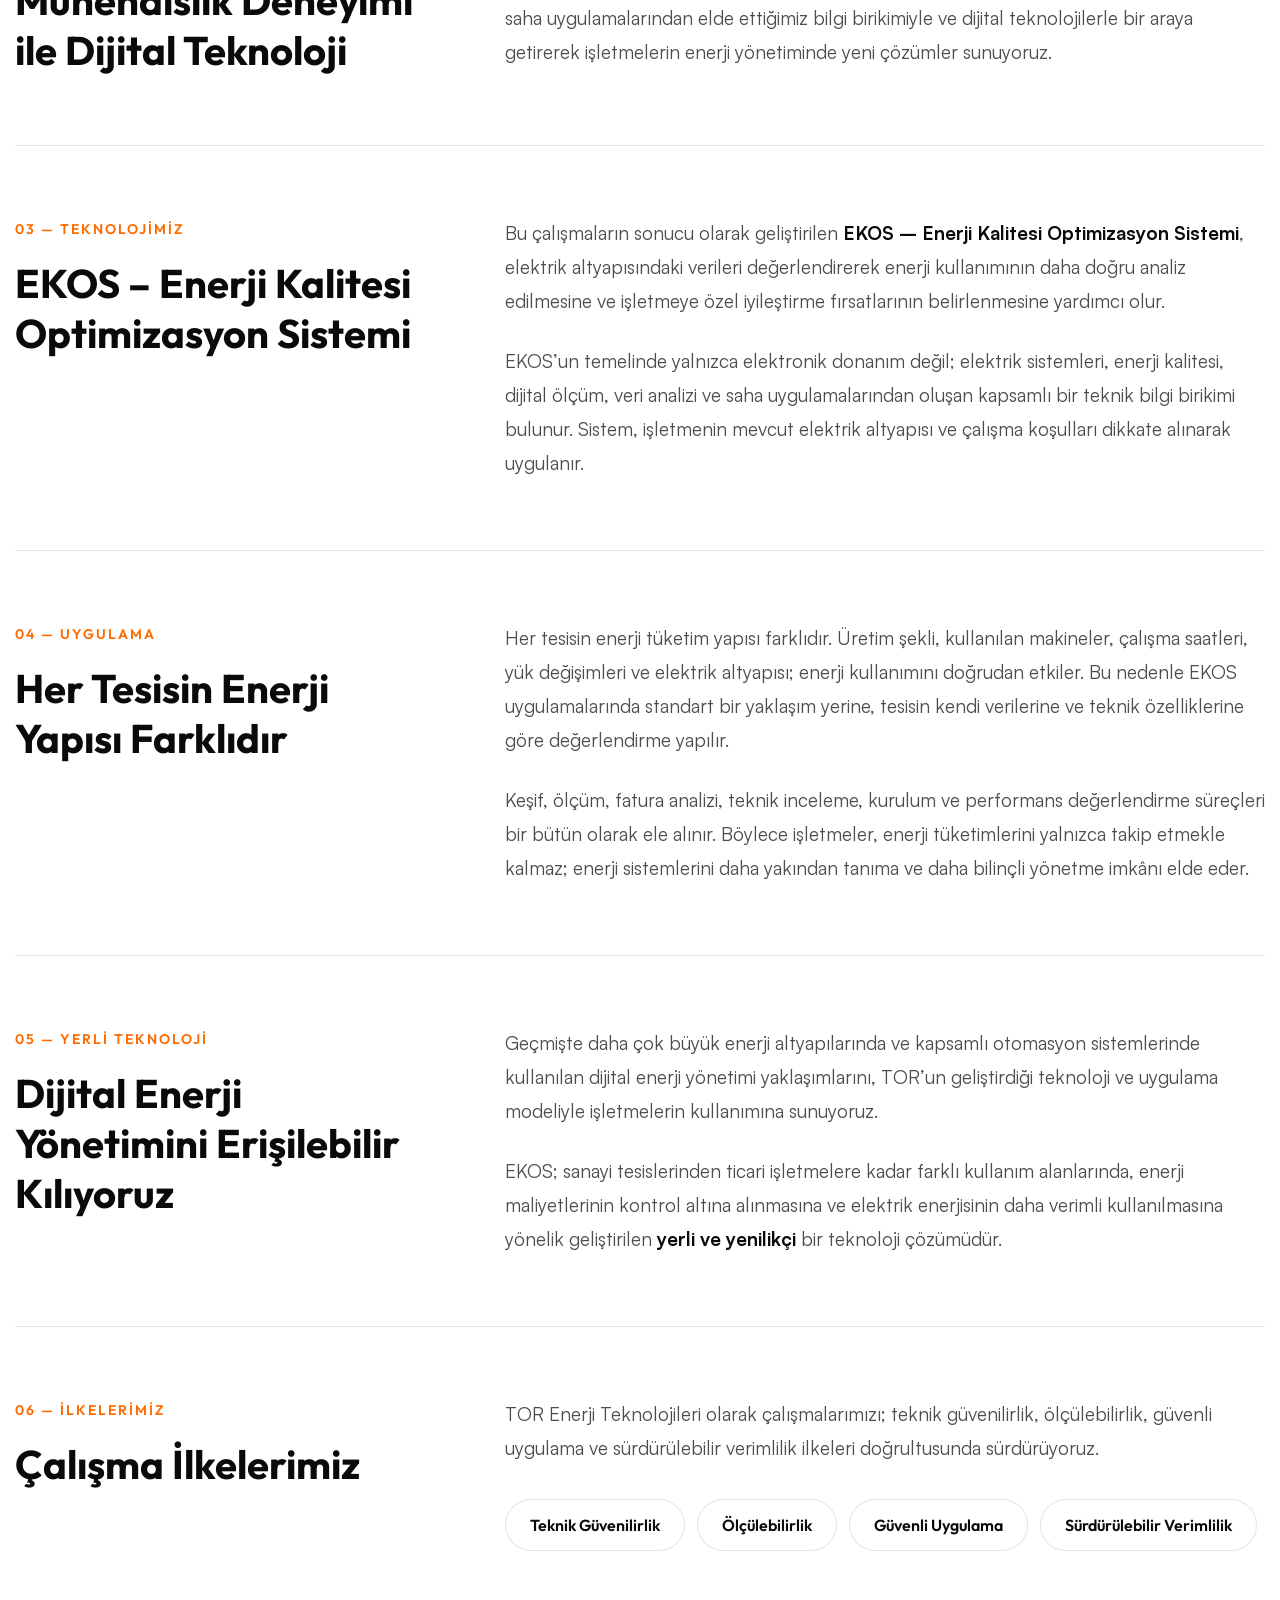
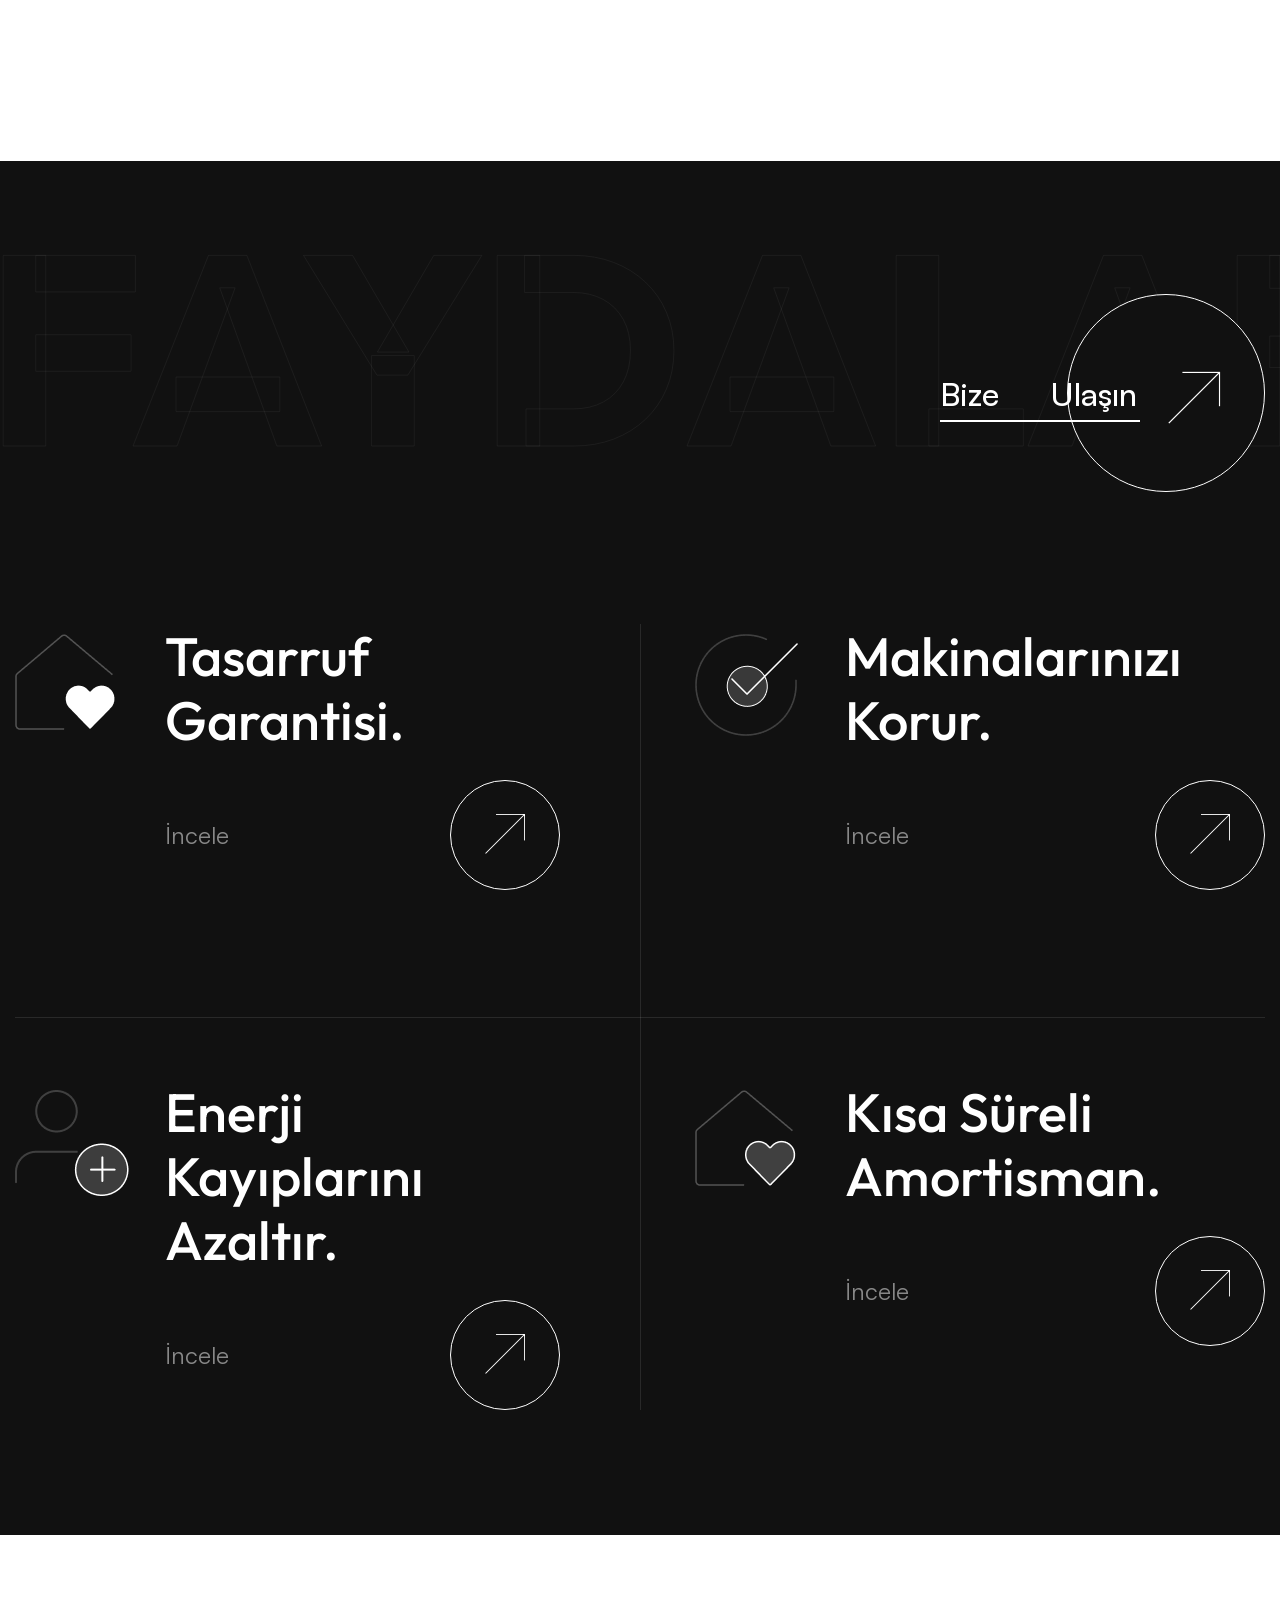
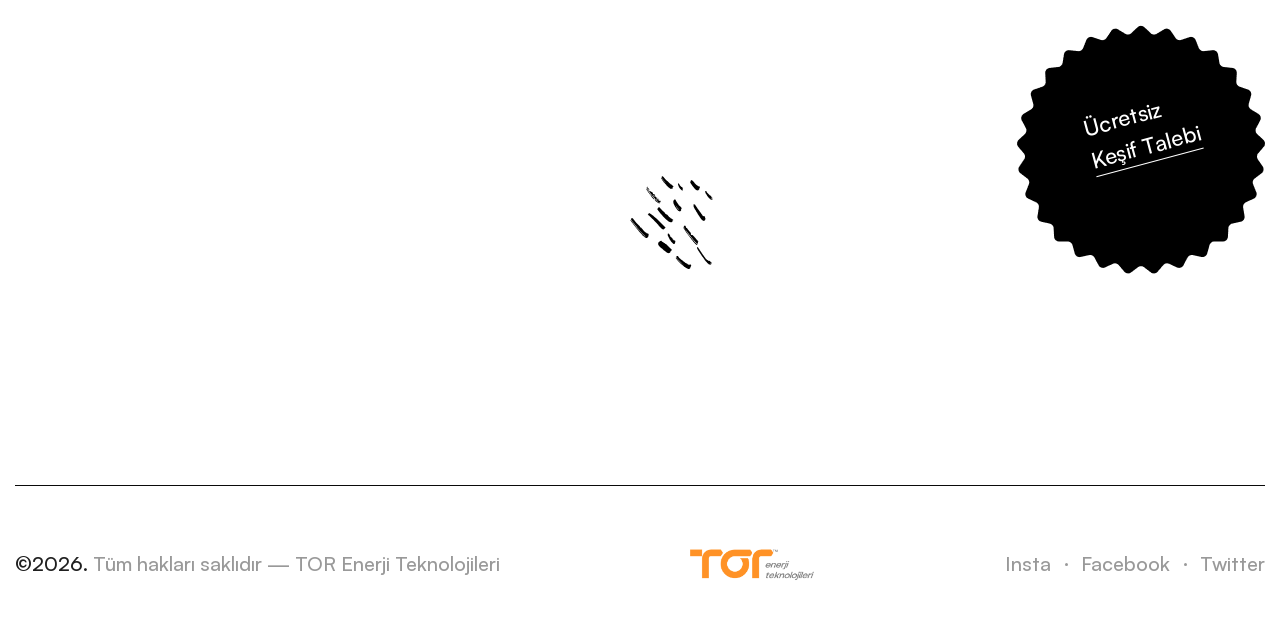
==== commit 96bbfb6e: "..." ====
--- a/about.html
+++ b/about.html
@@ -91,6 +91,12 @@
                                     <li class="current"><a href="about.html">Hakkımızda</a></li>
                                     <li><a href="service.html">EKOS</a></li>
                                     <li><a href="portfolio.html">Referanslar</a></li>
+                                    <li class="dropdown"><a href="partner.html">Bayilik</a>
+                                        <ul>
+                                            <li><a href="partner.html">Bayilik ve Partner Programı</a></li>
+                                            <li><a href="dealers.html">Yetkili Bayilerimiz</a></li>
+                                        </ul>
+                                    </li>
                                     <li><a href="blog.html">Haberler</a></li>
                                     <li><a href="contact.html">İletişim</a></li>
                                 </ul>
--- a/assets/css/tor-custom.css
+++ b/assets/css/tor-custom.css
@@ -367,25 +367,17 @@
   .tor-related-news{ margin-top:70px; padding-top:50px; }
 }
 
-/* ---------- home banner image ----------
+/* ---------- home banner: two-column hero ----------
    banner-img-1.png is 2522x2059 and the template gives `.image-layer` no size, so it
-   rendered at natural size: it covered the header menu and the "EKOS – Enerji Kalite
-   Optimizasyon Sistemi" heading. Cap it, pin it to the bottom-right and push it behind
-   the copy so the text is never obscured. */
+   rendered at natural size over the header and the headings. The template also lets the
+   copy run the full 1090px, which leaves no room for a large image beside it.
+   Rebuild the hero as copy-left / image-right, each roughly half the container:
+   the heading scales down to fit its column, and the quote card stacks under the form
+   instead of floating in the right half where the image now lives. */
 .banner-section .image-layer{
-  right:40px;
-  bottom:0;
   z-index:0;
   pointer-events:none;
   line-height:0;
-}
-.banner-section .image-layer img{
-  display:block;
-  width:auto;
-  height:auto;
-  max-width:420px;
-  max-height:440px;
-  object-fit:contain;
 }
 .banner-section .outer-container,
 .banner-section .content-box{
@@ -393,12 +385,673 @@
   z-index:2;
 }
 
-@media only screen and (max-width:1699px){
-  .banner-section .image-layer img{ max-width:340px; max-height:360px; }
-}
-@media only screen and (max-width:1399px){
-  .banner-section .image-layer img{ max-width:260px; max-height:280px; }
-}
+@media only screen and (min-width:1201px){
+  .banner-section .content-box{
+    max-width:50%;
+  }
+  .banner-section .content-box h3{
+    font-size:24px;
+    line-height:34px;
+    padding-right:34px;
+    margin-bottom:26px;
+  }
+  .banner-section .content-box h3 img{
+    top:4px;
+    max-width:24px;
+  }
+  .banner-section .content-box h2{
+    font-size:72px;
+    line-height:82px;
+  }
+  .banner-section .content-box h2 .color-text{
+    min-height:82px;
+  }
+
+  /* the form/quote row was laid out for a 1090px box — refit it to the half column */
+  .banner-section .content-box .lower-box{
+    padding-right:0;
+  }
+  .banner-section .content-box .lower-box .inner-box{
+    width:100%;
+    max-width:530px;
+  }
+  .banner-section .content-box .lower-box .quote-box{
+    position:relative;
+    right:auto;
+    bottom:auto;
+    width:100%;
+    max-width:530px;
+    margin:46px 0 0 31px;   /* 31px clears the icon-box that hangs off the left edge */
+    text-align:left;
+  }
+
+  /* image takes the other half */
+  .banner-section .image-layer{
+    position:absolute;
+    right:80px;                                    /* nudged in from the edge */
+    top:50%;
+    bottom:auto;
+    transform:translateY(-50%) translateY(-70px);  /* and lifted above centre */
+    width:46%;
+    text-align:right;
+  }
+  .banner-section .image-layer img{
+    display:inline-block;
+    width:100%;
+    height:auto;
+    max-width:100%;
+    object-fit:contain;
+  }
+}
+
+@media only screen and (min-width:1201px) and (max-width:1599px){
+  .banner-section .content-box h2{ font-size:60px; line-height:70px; }
+  .banner-section .content-box h2 .color-text{ min-height:70px; }
+}
+@media only screen and (min-width:1201px) and (max-width:1399px){
+  .banner-section .content-box h2{ font-size:50px; line-height:60px; }
+  .banner-section .content-box h2 .color-text{ min-height:60px; }
+  .banner-section .content-box h3{ font-size:20px; line-height:30px; }
+}
+
+/* Below 1200px responsive.css hides the banner image outright, which left the
+   whole hero image-less on laptops and tablets. Bring it back in normal flow,
+   underneath the copy, instead of absolutely positioned over it. */
+@media only screen and (max-width:1200px){
+  .banner-section{
+    display:flex;
+    flex-direction:column;
+    padding-bottom:80px;
+  }
+  .banner-section .outer-container{ order:1; }
+  .banner-section .image-layer{
+    display:block;
+    position:static;
+    order:2;
+    right:auto;
+    top:auto;
+    bottom:auto;
+    margin:60px auto 0;
+    text-align:center;
+  }
+  .banner-section .image-layer img{
+    max-width:min(72vw, 440px);
+    max-height:none;
+    margin:0 auto;
+  }
+}
+
+/* =====================================================================
+   TOR SPLIT BLOCK — long-form copy beside an illustration
+   Used by service.html ("EKOS Ürün Serisi", "Nerede Kullanılır?"),
+   partner.html and dealers.html. `.reverse` puts the image on the left.
+   ===================================================================== */
+.tor-split{
+  display:flex;
+  flex-wrap:wrap;
+  align-items:center;
+  gap:40px 70px;
+}
+.tor-split.reverse{ flex-direction:row-reverse; }
+.tor-split-text{ flex:1 1 480px; min-width:0; }
+.tor-split-media{ flex:1 1 380px; min-width:0; text-align:center; }
+.tor-split-media img{
+  max-width:100%;
+  height:auto;
+  display:inline-block;
+}
+.tor-split-media.framed img{
+  border-radius:24px;
+  background:#F5F4F5;
+}
+.tor-split-media.circle img{ border-radius:50%; }
+.tor-split-text .num{
+  display:block;
+  font-family:var(--title-font);
+  font-size:14px;
+  font-weight:600;
+  letter-spacing:2px;
+  text-transform:uppercase;
+  color:var(--theme-color);
+  margin-bottom:16px;
+}
+.tor-split-text h2{
+  font-family:var(--title-font);
+  font-size:46px;
+  line-height:58px;
+  font-weight:700;
+  color:var(--title-color);
+  margin-bottom:26px;
+}
+.tor-split-text h2 span{ color:var(--theme-color); }
+.tor-split-text p{
+  font-size:19px;
+  line-height:34px;
+  color:var(--text-color);
+  margin-bottom:24px;
+}
+.tor-split-text p:last-child{ margin-bottom:0; }
+.tor-split-text strong{ color:var(--title-color); font-weight:700; }
+.dark_bg .tor-split-text h2{ color:#fff; }
+.dark_bg .tor-split-text p{ color:rgba(255,255,255,.75); }
+.dark_bg .tor-split-text strong{ color:#fff; }
+.dark_bg .tor-split-media.framed img{ background:rgba(255,255,255,.05); }
+
+@media only screen and (max-width:1199px){
+  .tor-split-text h2{ font-size:38px; line-height:48px; }
+}
+@media only screen and (max-width:991px){
+  .tor-split{ gap:34px; }
+  .tor-split.reverse{ flex-direction:column; }
+  .tor-split-text,
+  .tor-split-media{ flex-basis:100%; }
+  .tor-split-text h2{ font-size:30px; line-height:40px; margin-bottom:20px; }
+  .tor-split-text p{ font-size:17px; line-height:30px; margin-bottom:18px; }
+  .tor-split-media img{ max-width:min(88vw, 460px); }
+}
+
+/* generic section wrapper used by the new long-form blocks */
+.tor-section{ padding:120px 0px; }
+.tor-section.pt_0{ padding-top:0px; }
+.tor-section.band{ background:#F8F7F8; }
+.dark_bg .tor-section.band{ background:rgba(255,255,255,.03); }
+@media only screen and (max-width:991px){
+  .tor-section{ padding:70px 0px; }
+}
+
+/* ---------- 7-item main menu ----------
+   The template sizes the top nav for 6 short labels (24px type, 40px side
+   margins) and already wrapped to a second line once "Bayilik" was added.
+   The two dealer pages sit in a "Bayilik" dropdown so the bar stays at seven
+   items; these rules trim type and spacing so it fits on one line across the
+   desktop range (responsive.css hides .main-menu below 1201px and drops the
+   margins to 30px under 1600px — restated here because this file loads last). */
+@media only screen and (min-width:1201px){
+  .main-menu .navigation > li{ margin:0px 26px; }
+  .main-menu .navigation > li > a{ font-size:20px; line-height:30px; }
+}
+@media only screen and (min-width:1201px) and (max-width:1599px){
+  .main-menu .navigation > li{ margin:0px 16px; }
+  .main-menu .navigation > li > a{ font-size:18px; line-height:28px; }
+}
+@media only screen and (min-width:1201px) and (max-width:1399px){
+  .main-menu .navigation > li{ margin:0px 11px; }
+  .main-menu .navigation > li > a{ font-size:16px; line-height:26px; }
+  .main-header .btn-box a{ font-size:16px; }
+}
+/* never let the bar wrap — if it ever gets too tight it scrolls instead */
+.main-menu .navigation{
+  display:flex;
+  flex-wrap:nowrap;
+  align-items:center;
+}
+.main-menu .navigation > li{ float:none; flex-shrink:0; }
+.main-menu .navigation > li > a{ white-space:nowrap; }
+/* the dropdown panel keeps the template's own styling, just widened for the labels */
+.main-menu .navigation > li.dropdown > ul{ min-width:270px; }
+
+/* =====================================================================
+   PARTNER PROGRAM (partner.html) + AUTHORISED DEALERS (dealers.html)
+   The template has no dealer/partner module, so these pages are built
+   from a small set of TOR-branded primitives defined here.
+   ===================================================================== */
+
+/* ---------- buttons ---------- */
+button.theme-btn{ cursor:pointer; font-family:var(--text-font); }
+.theme-btn.outline{
+  background:transparent;
+  color:var(--title-color);
+  border-color:rgba(0,0,0,.18);
+}
+.theme-btn.outline:hover{
+  background:var(--theme-color);
+  border-color:var(--theme-color);
+  color:#fff;
+}
+.dark_bg .theme-btn.outline{ color:#fff; border-color:rgba(255,255,255,.28); }
+.tor-btn-row{ display:flex; flex-wrap:wrap; gap:16px; margin-top:38px; }
+
+/* ---------- page hero (partner + dealers) ---------- */
+.tor-page-hero{ padding:200px 0px 110px; }
+/* the eyebrow label is used both inside .tor-split-text (partner.html) and
+   directly in the hero column (dealers.html), so style it at hero level too */
+.tor-page-hero .num{
+  display:block;
+  font-family:var(--title-font);
+  font-size:14px;
+  font-weight:600;
+  letter-spacing:2px;
+  text-transform:uppercase;
+  color:var(--theme-color);
+  margin-bottom:16px;
+}
+.tor-page-hero h1{
+  font-family:var(--title-font);
+  font-size:66px;
+  line-height:76px;
+  font-weight:700;
+  color:var(--title-color);
+  margin-bottom:26px;
+}
+.tor-page-hero h1 span{ color:var(--theme-color); }
+.tor-page-hero p{ font-size:20px; line-height:36px; color:var(--text-color); margin:0; }
+.dark_bg .tor-page-hero h1{ color:#fff; }
+.dark_bg .tor-page-hero p{ color:rgba(255,255,255,.75); }
+
+@media only screen and (max-width:1199px){
+  .tor-page-hero h1{ font-size:50px; line-height:62px; }
+}
+@media only screen and (max-width:991px){
+  .tor-page-hero{ padding:150px 0px 60px; }
+  .tor-page-hero h1{ font-size:36px; line-height:46px; }
+  .tor-page-hero p{ font-size:17px; line-height:30px; }
+}
+
+/* ---------- section headings for the new pages ---------- */
+.tor-sec-head{ max-width:840px; margin:0 0 60px; }
+.tor-sec-head.centred{ margin-left:auto; margin-right:auto; text-align:center; }
+.tor-sec-head .num{
+  display:block;
+  font-family:var(--title-font);
+  font-size:14px;
+  font-weight:600;
+  letter-spacing:2px;
+  text-transform:uppercase;
+  color:var(--theme-color);
+  margin-bottom:16px;
+}
+.tor-sec-head h2{
+  font-family:var(--title-font);
+  font-size:46px;
+  line-height:58px;
+  font-weight:700;
+  color:var(--title-color);
+  margin:0;
+}
+.tor-sec-head h2 span{ color:var(--theme-color); }
+.tor-sec-head p{ font-size:19px; line-height:34px; color:var(--text-color); margin:22px 0 0; }
+.dark_bg .tor-sec-head h2{ color:#fff; }
+.dark_bg .tor-sec-head p{ color:rgba(255,255,255,.75); }
+@media only screen and (max-width:991px){
+  .tor-sec-head{ margin-bottom:38px; }
+  .tor-sec-head h2{ font-size:30px; line-height:40px; }
+  .tor-sec-head p{ font-size:17px; line-height:30px; }
+}
+
+/* ---------- card grid ---------- */
+.tor-grid{ display:grid; gap:26px; grid-template-columns:repeat(3, minmax(0, 1fr)); }
+.tor-grid.cols-2{ grid-template-columns:repeat(2, minmax(0, 1fr)); }
+@media only screen and (max-width:1199px){
+  .tor-grid{ grid-template-columns:repeat(2, minmax(0, 1fr)); }
+}
+@media only screen and (max-width:767px){
+  .tor-grid,
+  .tor-grid.cols-2{ grid-template-columns:1fr; }
+}
+
+.tor-card{
+  background:#fff;
+  border:1px solid rgba(0,0,0,.08);
+  border-radius:20px;
+  padding:38px 34px;
+  transition:.35s ease;
+}
+.tor-card:hover{ transform:translateY(-6px); box-shadow:0 22px 44px rgba(0,0,0,.08); border-color:rgba(255,106,0,.35); }
+.tor-card .ic{
+  width:58px; height:58px; margin-bottom:24px;
+  display:flex; align-items:center; justify-content:center;
+  border-radius:14px;
+  background:rgba(255,106,0,.10);
+  color:var(--theme-color);
+  font-size:22px;
+}
+.tor-card h3{
+  font-family:var(--title-font);
+  font-size:24px;
+  line-height:32px;
+  font-weight:700;
+  color:var(--title-color);
+  margin-bottom:14px;
+}
+.tor-card p{ font-size:17px; line-height:30px; color:var(--text-color); margin:0; }
+.dark_bg .tor-card{ background:rgba(255,255,255,.05); border-color:rgba(255,255,255,.12); }
+.dark_bg .tor-card h3{ color:#fff; }
+.dark_bg .tor-card p{ color:rgba(255,255,255,.7); }
+
+/* ---------- numbered process steps ---------- */
+.tor-steps{ counter-reset:torstep; margin:0; padding:0; list-style:none; }
+.tor-steps li{
+  counter-increment:torstep;
+  position:relative;
+  padding:0 0 34px 84px;
+  border-left:1px solid rgba(0,0,0,.10);
+  margin-left:27px;
+}
+.tor-steps li:last-child{ border-left-color:transparent; padding-bottom:0; }
+.tor-steps li:before{
+  content:counter(torstep);
+  position:absolute;
+  left:-28px;
+  top:-4px;
+  width:56px; height:56px;
+  border-radius:50%;
+  background:var(--theme-color);
+  color:#fff;
+  font-family:var(--title-font);
+  font-size:20px;
+  font-weight:700;
+  display:flex; align-items:center; justify-content:center;
+}
+.tor-steps li h3{
+  font-family:var(--title-font);
+  font-size:24px;
+  line-height:32px;
+  font-weight:700;
+  color:var(--title-color);
+  margin:10px 0 10px;
+}
+.tor-steps li p{ font-size:17px; line-height:30px; color:var(--text-color); margin:0; }
+.dark_bg .tor-steps li{ border-left-color:rgba(255,255,255,.14); }
+.dark_bg .tor-steps li h3{ color:#fff; }
+.dark_bg .tor-steps li p{ color:rgba(255,255,255,.7); }
+@media only screen and (max-width:575px){
+  .tor-steps li{ padding-left:64px; margin-left:22px; }
+  .tor-steps li:before{ left:-23px; width:46px; height:46px; font-size:17px; }
+  .tor-steps li h3{ font-size:20px; line-height:28px; }
+}
+
+/* ---------- tick list (who can apply / level benefits) ---------- */
+.tor-check-list{ margin:0; padding:0; list-style:none; columns:2; column-gap:50px; }
+.tor-check-list.single{ columns:1; }
+.tor-check-list li{
+  position:relative;
+  padding:0 0 16px 34px;
+  font-size:17px;
+  line-height:30px;
+  color:var(--text-color);
+  break-inside:avoid;
+}
+.tor-check-list li:before{
+  position:absolute;
+  left:0; top:0;
+  content:'\f00c';
+  font-family:'Font Awesome 5 Free';
+  font-weight:900;
+  font-size:13px;
+  color:var(--theme-color);
+}
+.dark_bg .tor-check-list li{ color:rgba(255,255,255,.72); }
+@media only screen and (max-width:767px){
+  .tor-check-list{ columns:1; }
+}
+
+/* ---------- partnership levels ---------- */
+.tor-level{
+  position:relative;
+  background:#fff;
+  border:1px solid rgba(0,0,0,.08);
+  border-radius:24px;
+  padding:44px 36px;
+  height:100%;
+  transition:.35s ease;
+}
+.tor-level:hover{ transform:translateY(-6px); box-shadow:0 24px 48px rgba(0,0,0,.09); }
+.tor-level.featured{ border-color:var(--theme-color); box-shadow:0 18px 40px rgba(255,106,0,.14); }
+.tor-level .tier{
+  display:inline-block;
+  font-family:var(--title-font);
+  font-size:13px;
+  font-weight:700;
+  letter-spacing:2px;
+  text-transform:uppercase;
+  color:var(--theme-color);
+  background:rgba(255,106,0,.10);
+  border-radius:40px;
+  padding:8px 18px;
+  margin-bottom:22px;
+}
+.tor-level h3{
+  font-family:var(--title-font);
+  font-size:30px;
+  line-height:40px;
+  font-weight:700;
+  color:var(--title-color);
+  margin-bottom:14px;
+}
+.tor-level > p{ font-size:17px; line-height:30px; color:var(--text-color); margin-bottom:26px; }
+.dark_bg .tor-level{ background:rgba(255,255,255,.05); border-color:rgba(255,255,255,.12); }
+.dark_bg .tor-level h3{ color:#fff; }
+.dark_bg .tor-level > p{ color:rgba(255,255,255,.7); }
+
+/* ---------- dark CTA band ---------- */
+.tor-cta-band{
+  background:var(--secondary-color);
+  border-radius:28px;
+  padding:70px 60px;
+  overflow:hidden;
+}
+.tor-cta-band h2{
+  font-family:var(--title-font);
+  font-size:42px;
+  line-height:54px;
+  font-weight:700;
+  color:#fff;
+  margin-bottom:18px;
+}
+.tor-cta-band h2 span{ color:var(--theme-color); }
+.tor-cta-band p{ font-size:18px; line-height:32px; color:rgba(255,255,255,.72); margin:0; }
+.tor-cta-band .theme-btn.outline{ color:#fff; border-color:rgba(255,255,255,.30); }
+@media only screen and (max-width:991px){
+  .tor-cta-band{ padding:44px 28px; }
+  .tor-cta-band h2{ font-size:28px; line-height:38px; }
+  .tor-cta-band p{ font-size:16px; line-height:28px; }
+}
+
+/* ---------- application form ---------- */
+.tor-form{
+  background:#fff;
+  border:1px solid rgba(0,0,0,.08);
+  border-radius:24px;
+  padding:56px 54px;
+}
+.tor-form fieldset{ border:0; padding:0; margin:0 0 44px; }
+.tor-form fieldset:last-of-type{ margin-bottom:34px; }
+.tor-form legend{
+  font-family:var(--title-font);
+  font-size:22px;
+  line-height:30px;
+  font-weight:700;
+  color:var(--title-color);
+  padding:0;
+  margin-bottom:26px;
+  width:100%;
+  border-bottom:1px solid rgba(0,0,0,.08);
+  padding-bottom:14px;
+}
+.tor-field-grid{ display:grid; gap:22px 26px; grid-template-columns:repeat(2, minmax(0, 1fr)); }
+.tor-field-grid .full{ grid-column:1 / -1; }
+@media only screen and (max-width:767px){
+  .tor-field-grid{ grid-template-columns:1fr; }
+  .tor-form{ padding:32px 22px; }
+}
+.tor-form label{
+  display:block;
+  font-family:var(--title-font);
+  font-size:15px;
+  font-weight:600;
+  color:var(--title-color);
+  margin-bottom:8px;
+}
+.tor-form label .req{ color:var(--theme-color); }
+.tor-form input[type='text'],
+.tor-form input[type='email'],
+.tor-form input[type='tel'],
+.tor-form input[type='url'],
+.tor-form input[type='number'],
+.tor-form select,
+.tor-form textarea{
+  width:100%;
+  background:#F8F7F8;
+  border:1px solid rgba(0,0,0,.10);
+  border-radius:12px;
+  padding:14px 18px;
+  font-family:var(--text-font);
+  font-size:16px;
+  color:var(--title-color);
+  transition:.3s ease;
+}
+.tor-form textarea{ min-height:120px; resize:vertical; }
+.tor-form input:focus,
+.tor-form select:focus,
+.tor-form textarea:focus{
+  outline:none;
+  border-color:var(--theme-color);
+  background:#fff;
+}
+.tor-radio-group{ display:flex; flex-wrap:wrap; gap:12px; }
+.tor-radio-group label{
+  display:flex;
+  align-items:center;
+  gap:10px;
+  background:#F8F7F8;
+  border:1px solid rgba(0,0,0,.10);
+  border-radius:40px;
+  padding:12px 22px;
+  margin:0;
+  font-weight:600;
+  cursor:pointer;
+  transition:.3s ease;
+}
+.tor-radio-group label:hover{ border-color:var(--theme-color); }
+.tor-consent{ margin:0 0 30px; padding:0; list-style:none; }
+.tor-consent li{ margin-bottom:14px; }
+.tor-consent label{
+  display:flex;
+  gap:12px;
+  font-family:var(--text-font);
+  font-size:16px;
+  line-height:28px;
+  font-weight:400;
+  color:var(--text-color);
+  margin:0;
+  cursor:pointer;
+}
+.tor-consent input{ margin-top:6px; flex-shrink:0; }
+.tor-form-note{ font-size:15px; line-height:26px; color:var(--text-color); margin:22px 0 0; }
+.dark_bg .tor-form{ background:rgba(255,255,255,.04); border-color:rgba(255,255,255,.12); }
+.dark_bg .tor-form legend{ color:#fff; border-color:rgba(255,255,255,.12); }
+.dark_bg .tor-form label{ color:#fff; }
+.dark_bg .tor-form input,
+.dark_bg .tor-form select,
+.dark_bg .tor-form textarea,
+.dark_bg .tor-radio-group label{ background:rgba(255,255,255,.06); border-color:rgba(255,255,255,.14); color:#fff; }
+.dark_bg .tor-consent label,
+.dark_bg .tor-form-note{ color:rgba(255,255,255,.7); }
+
+/* ---------- dealer search bar ---------- */
+.tor-dealer-filter{
+  background:#fff;
+  border:1px solid rgba(0,0,0,.08);
+  border-radius:20px;
+  padding:30px 32px;
+  display:grid;
+  gap:20px 24px;
+  grid-template-columns:repeat(3, minmax(0, 1fr)) auto;
+  align-items:end;
+  margin-bottom:60px;
+}
+.tor-dealer-filter label{
+  display:block;
+  font-family:var(--title-font);
+  font-size:15px;
+  font-weight:600;
+  color:var(--title-color);
+  margin-bottom:8px;
+}
+.tor-dealer-filter select{
+  width:100%;
+  background:#F8F7F8;
+  border:1px solid rgba(0,0,0,.10);
+  border-radius:12px;
+  padding:14px 18px;
+  font-family:var(--text-font);
+  font-size:16px;
+  color:var(--title-color);
+}
+.tor-dealer-filter select:focus{ outline:none; border-color:var(--theme-color); background:#fff; }
+@media only screen and (max-width:1199px){
+  .tor-dealer-filter{ grid-template-columns:repeat(2, minmax(0, 1fr)); }
+  .tor-dealer-filter .filter-action{ grid-column:1 / -1; }
+}
+@media only screen and (max-width:575px){
+  .tor-dealer-filter{ grid-template-columns:1fr; padding:24px 20px; }
+}
+.dark_bg .tor-dealer-filter{ background:rgba(255,255,255,.05); border-color:rgba(255,255,255,.12); }
+.dark_bg .tor-dealer-filter label{ color:#fff; }
+.dark_bg .tor-dealer-filter select{ background:rgba(255,255,255,.06); border-color:rgba(255,255,255,.14); color:#fff; }
+
+/* ---------- dealer card ---------- */
+.tor-dealer-card{
+  background:#fff;
+  border:1px solid rgba(0,0,0,.08);
+  border-radius:20px;
+  padding:36px 32px;
+  display:flex;
+  flex-direction:column;
+  height:100%;
+  transition:.35s ease;
+}
+.tor-dealer-card:hover{ transform:translateY(-6px); box-shadow:0 22px 44px rgba(0,0,0,.08); }
+.tor-dealer-card .badge-row{ display:flex; flex-wrap:wrap; gap:10px; margin-bottom:20px; }
+.tor-dealer-badge{
+  font-family:var(--title-font);
+  font-size:12px;
+  font-weight:700;
+  letter-spacing:1.5px;
+  text-transform:uppercase;
+  border-radius:40px;
+  padding:7px 16px;
+}
+.tor-dealer-badge.silver{ background:#EDEDF0; color:#5A5A66; }
+.tor-dealer-badge.gold{ background:rgba(255,106,0,.12); color:var(--tor-orange-deep); }
+.tor-dealer-badge.platinum{ background:var(--secondary-color); color:#fff; }
+.tor-dealer-card h3{
+  font-family:var(--title-font);
+  font-size:24px;
+  line-height:32px;
+  font-weight:700;
+  color:var(--title-color);
+  margin-bottom:18px;
+}
+.tor-dealer-meta{ margin:0 0 22px; padding:0; list-style:none; }
+.tor-dealer-meta li{ font-size:16px; line-height:28px; color:var(--text-color); margin-bottom:6px; }
+.tor-dealer-meta li strong{ color:var(--title-color); font-weight:600; }
+.tor-dealer-contact{ margin:0 0 26px; padding:0; list-style:none; border-top:1px solid rgba(0,0,0,.08); padding-top:20px; }
+.tor-dealer-contact li{ display:flex; align-items:center; gap:12px; font-size:16px; line-height:28px; margin-bottom:8px; color:var(--text-color); }
+.tor-dealer-contact li i{ color:var(--theme-color); width:18px; text-align:center; }
+.tor-dealer-contact a{ color:var(--text-color); }
+.tor-dealer-contact a:hover{ color:var(--theme-color); }
+.tor-dealer-card .card-actions{ display:flex; flex-wrap:wrap; gap:12px; margin-top:auto; }
+.tor-dealer-card .card-actions .theme-btn{ font-size:16px; padding:11px 22px; }
+.dark_bg .tor-dealer-card{ background:rgba(255,255,255,.05); border-color:rgba(255,255,255,.12); }
+.dark_bg .tor-dealer-card h3{ color:#fff; }
+.dark_bg .tor-dealer-meta li,
+.dark_bg .tor-dealer-contact li,
+.dark_bg .tor-dealer-contact a{ color:rgba(255,255,255,.72); }
+.dark_bg .tor-dealer-meta li strong{ color:#fff; }
+.dark_bg .tor-dealer-contact{ border-color:rgba(255,255,255,.12); }
+
+/* shown by the filter script when nothing matches */
+.tor-no-result{
+  display:none;
+  text-align:center;
+  padding:60px 20px;
+  font-size:19px;
+  line-height:32px;
+  color:var(--text-color);
+}
+.tor-no-result.is-visible{ display:block; }
+.dark_bg .tor-no-result{ color:rgba(255,255,255,.7); }
 
 /* ---------- CTA labels stay on one line ----------
    The banner's .inner-box is a fixed 530px flex row shared by the button and the
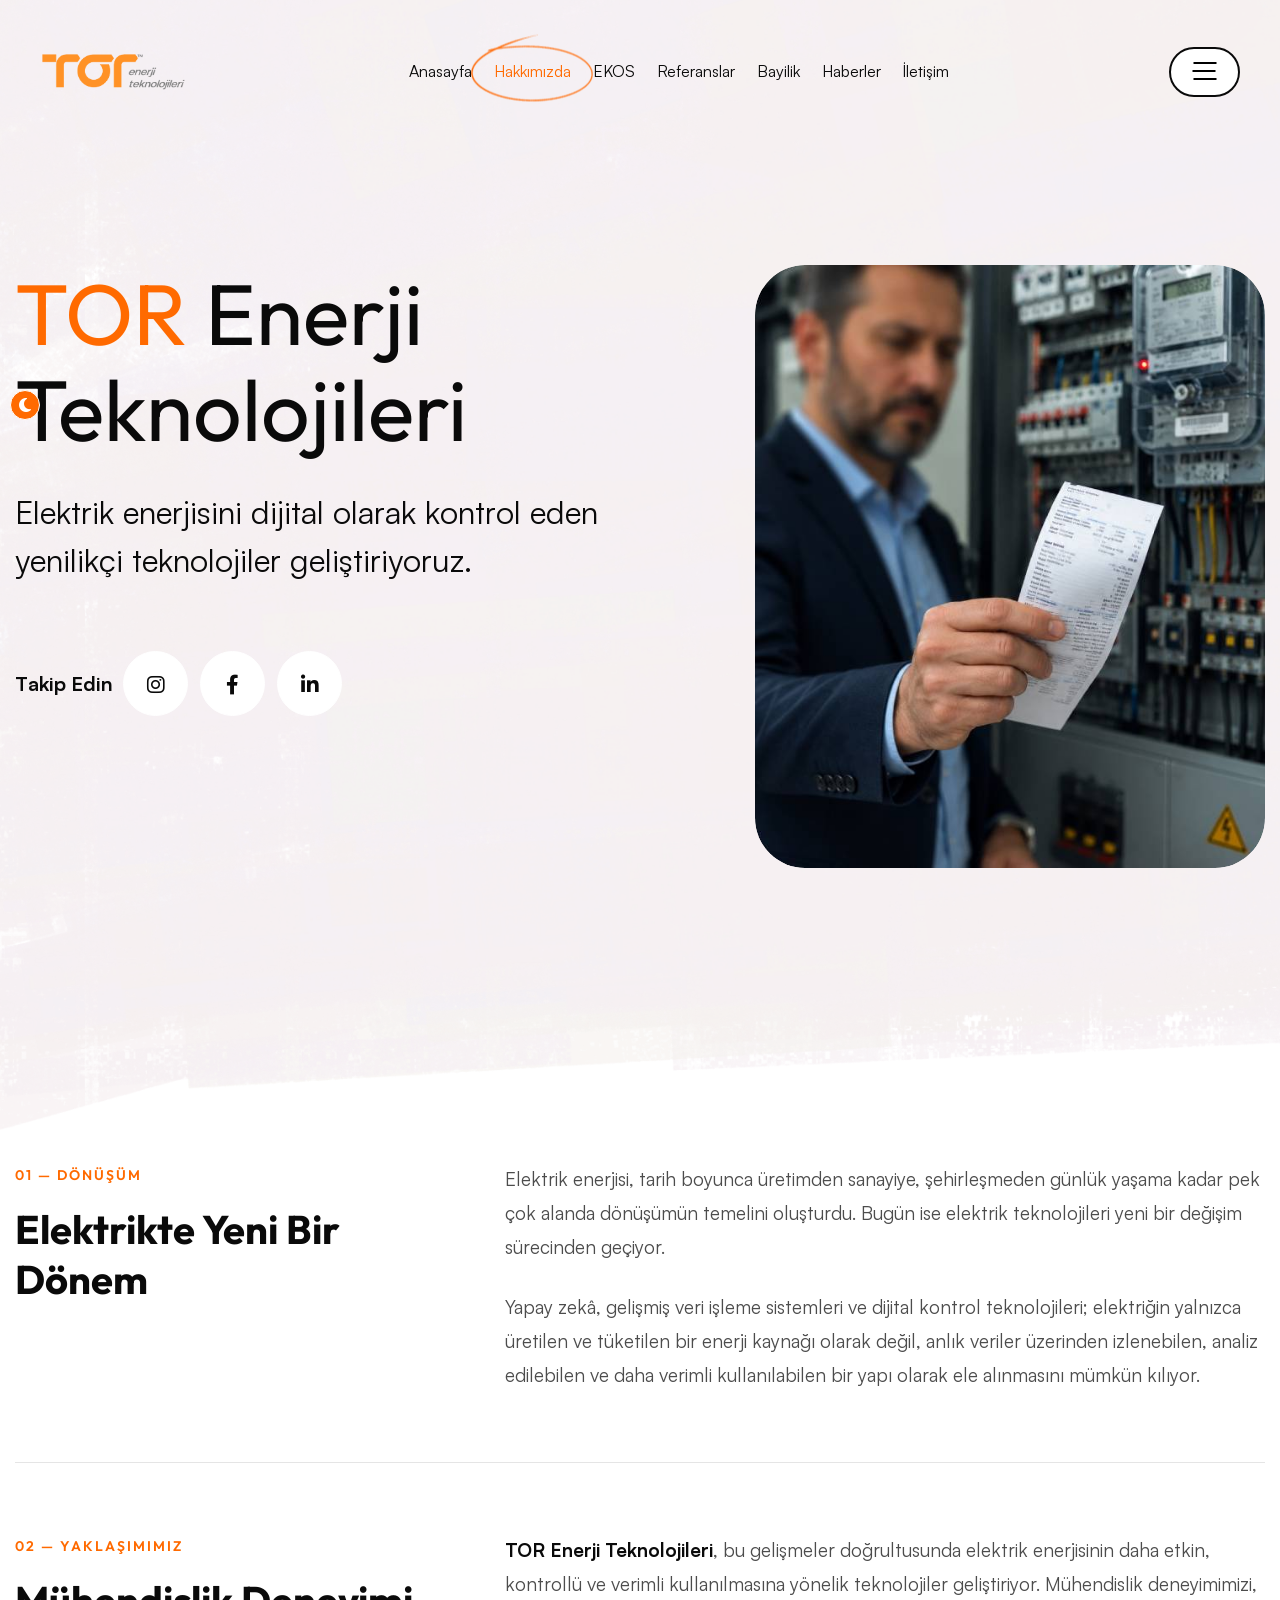
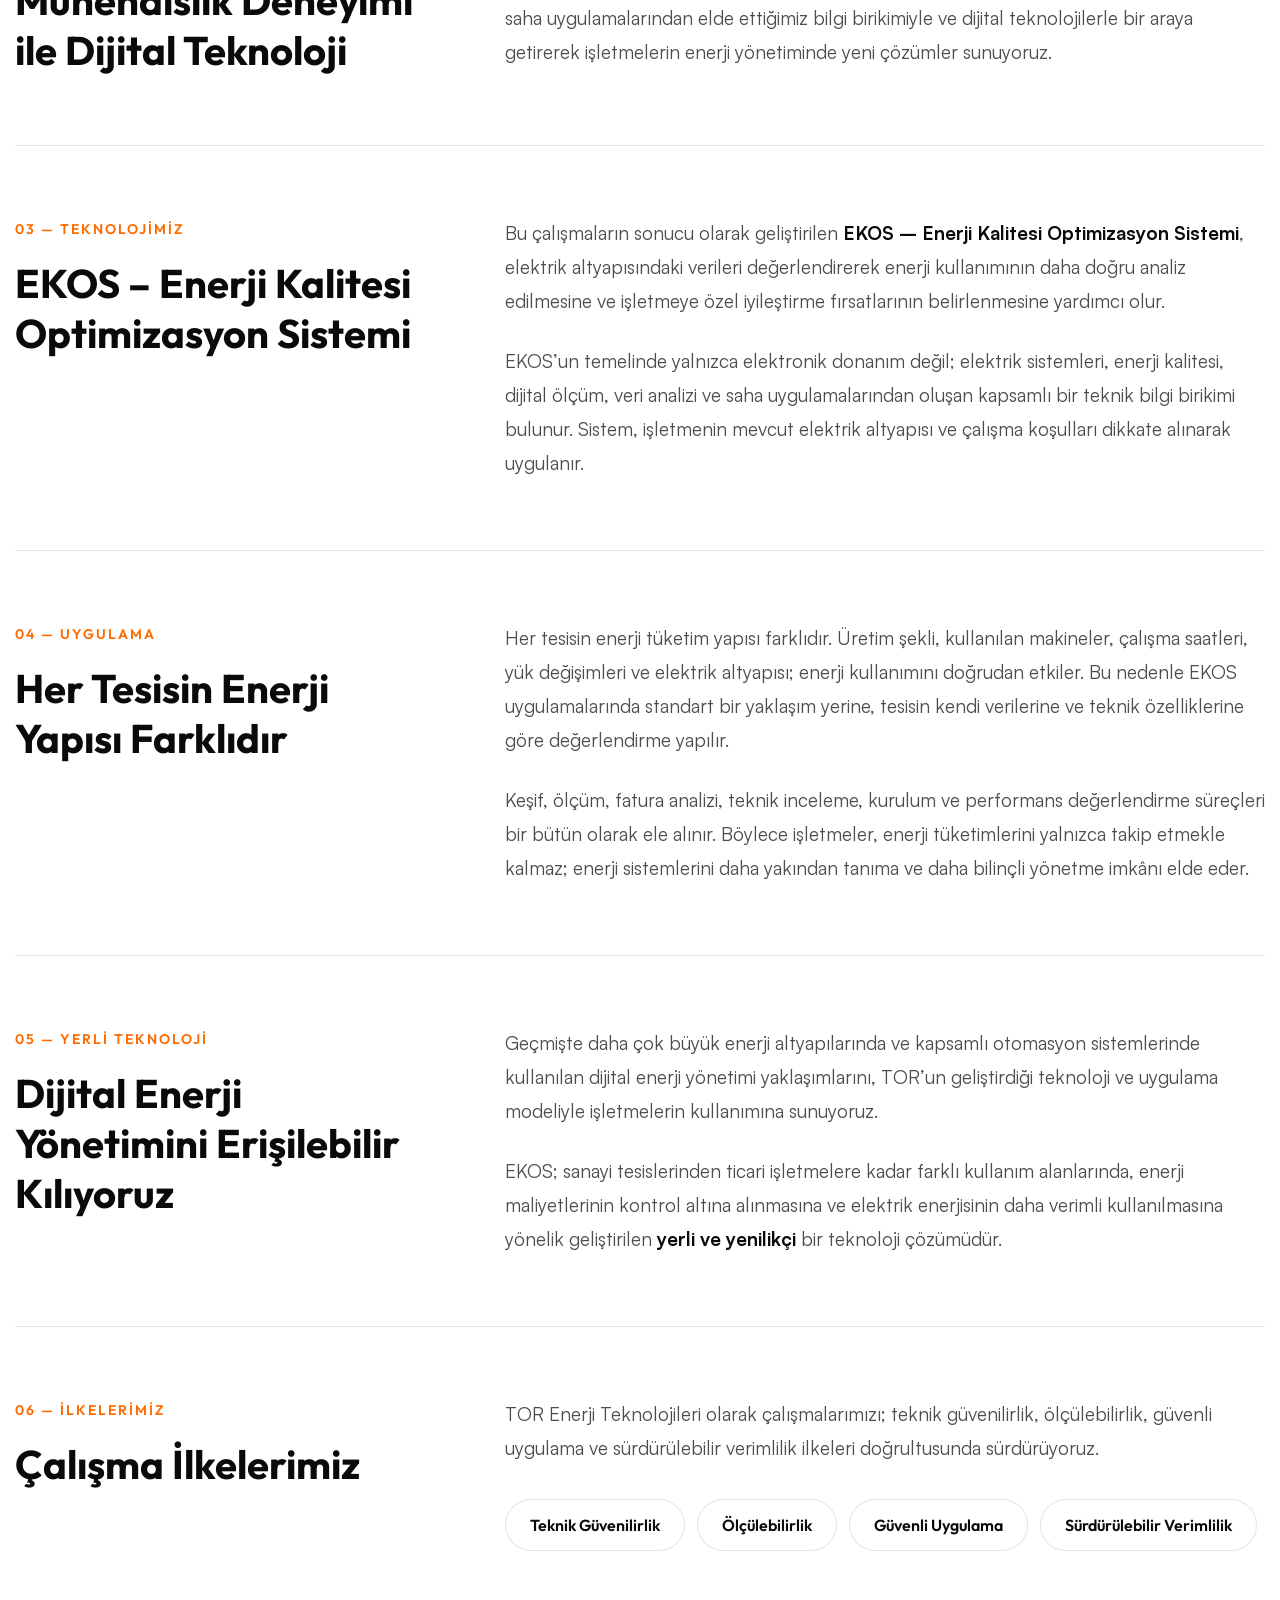
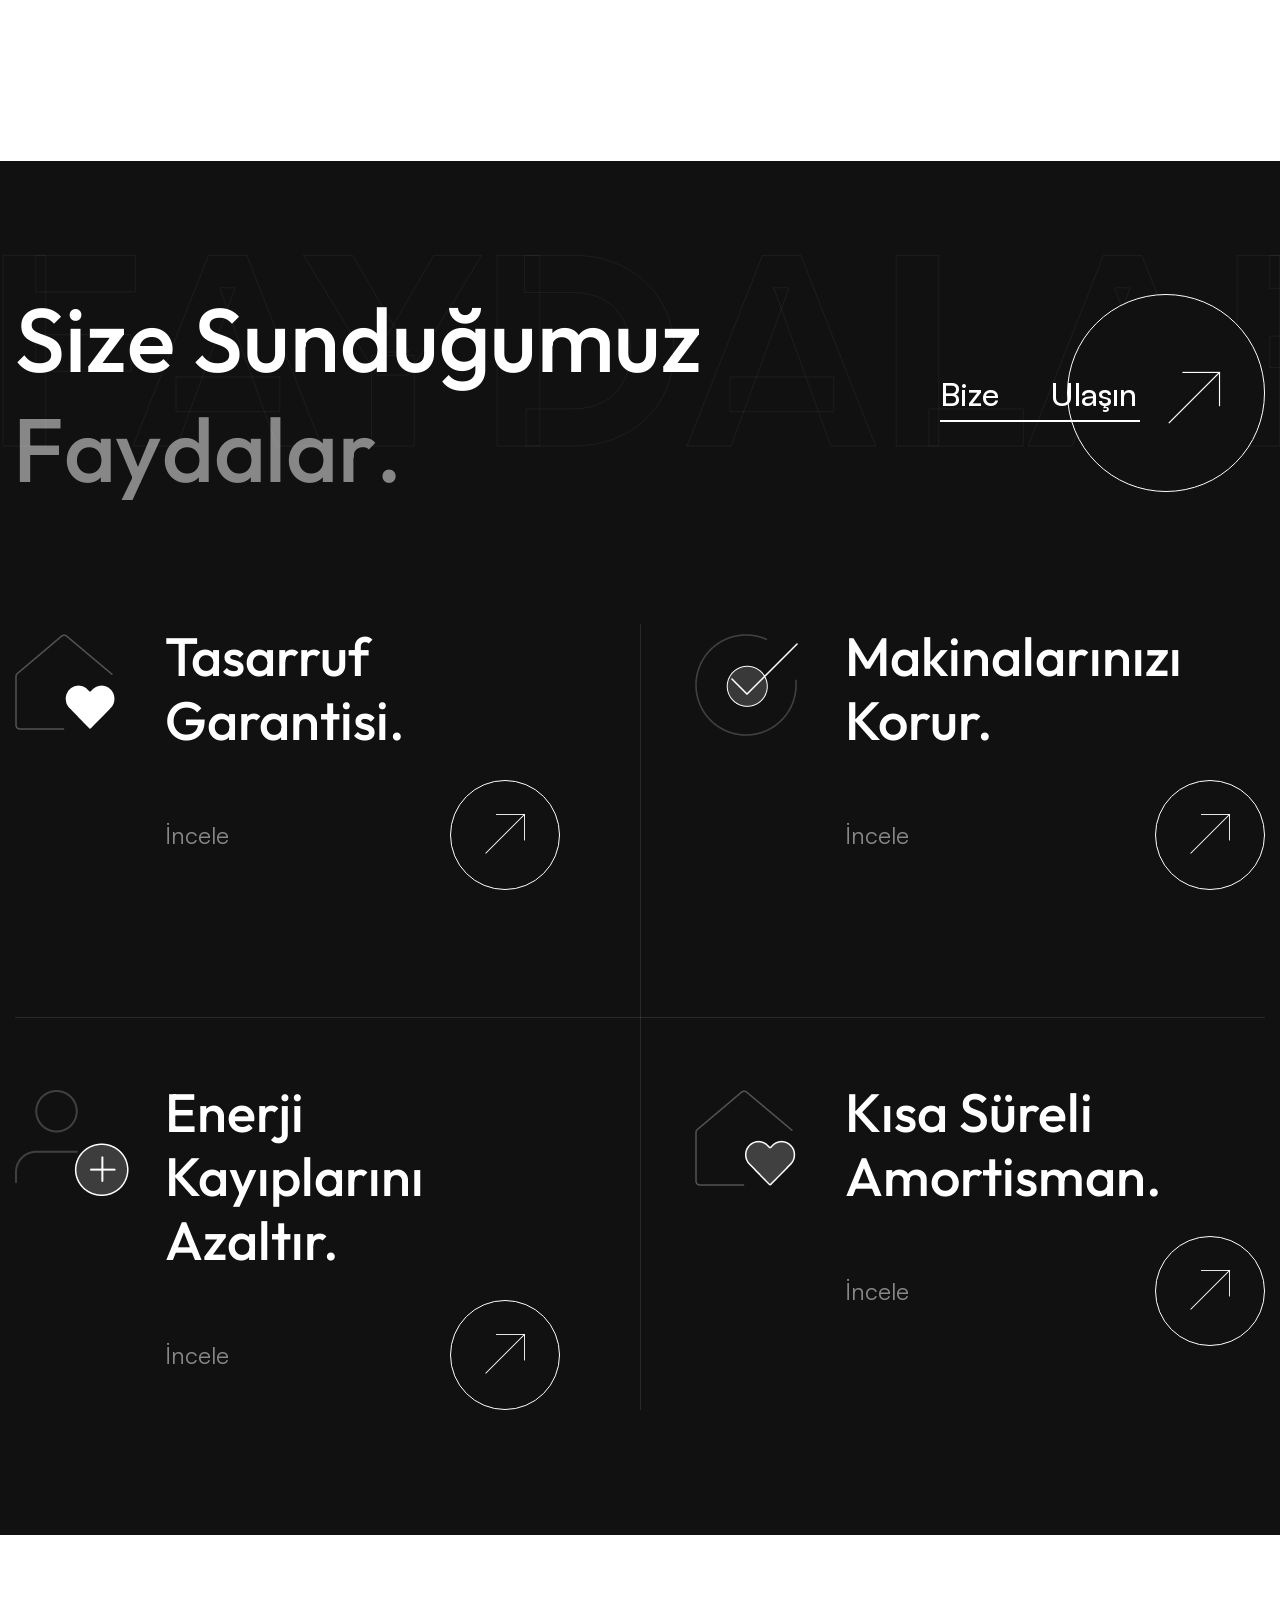
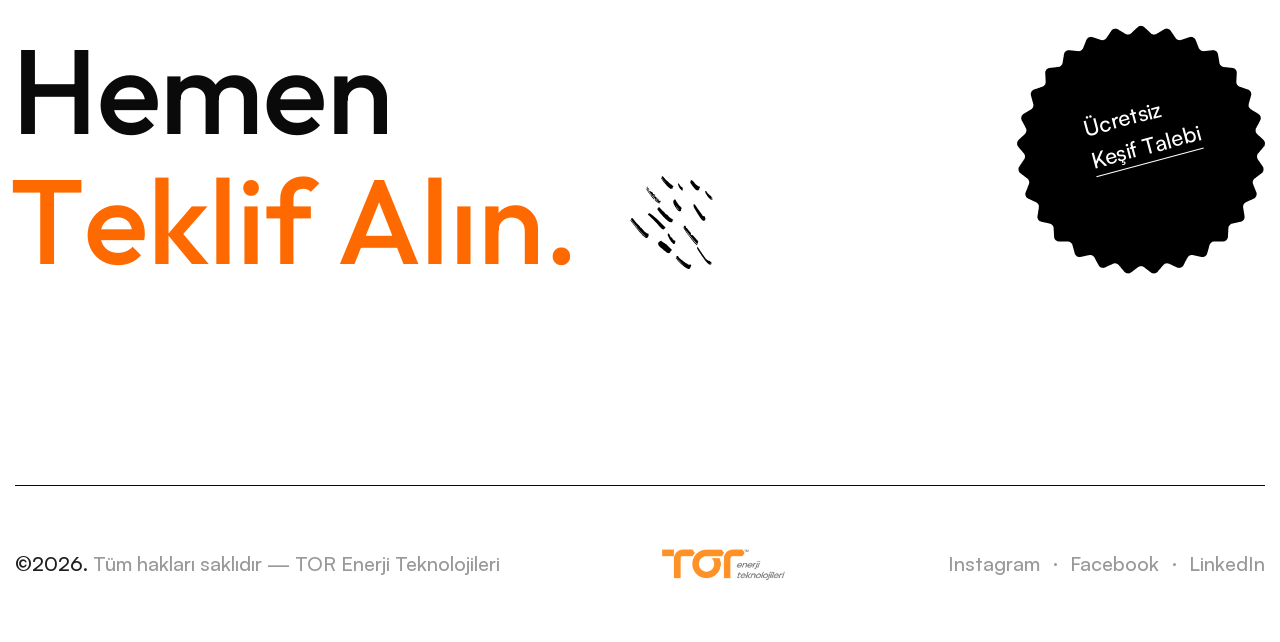
==== commit 7a8da1e7: "last changes.. deploying." ====
--- a/about.html
+++ b/about.html
@@ -191,9 +191,9 @@
                             <p class="title-animation">Elektrik enerjisini dijital olarak kontrol eden yenilikçi teknolojiler geliştiriyoruz.</p>
                             <ul class="social-style-one title-animation">
                                 <li><span class="pr_10">Takip Edin</span></li>
-                                <li><a href="about.html"><i class="icon-3"></i></a></li>
-                                <li><a href="about.html"><i class="icon-4"></i></a></li>
-                                <li><a href="about.html"><i class="icon-5"></i></a></li>
+                                <li><a href="https://www.instagram.com/torenerji" target="_blank" rel="noopener" title="TOR Enerji Instagram"><i class="fab fa-instagram"></i></a></li>
+                                <li><a href="https://www.facebook.com/torenerji" target="_blank" rel="noopener" title="TOR Enerji Facebook"><i class="fab fa-facebook-f"></i></a></li>
+                                <li><a href="https://www.linkedin.com/company/toenerji" target="_blank" rel="noopener" title="TOR Enerji LinkedIn"><i class="fab fa-linkedin-in"></i></a></li>
                             </ul>
                         </div>
                     </div>
@@ -369,9 +369,9 @@
                             <figure class="light-logo"><a href="about.html"><img src="assets/images/logo/tor-logo.png" alt="TOR Enerji Teknolojileri"></a></figure>
                         </div>
                         <ul class="social-links">
-                            <li><a href="about.html">Insta</a></li>
-                            <li><a href="about.html">Facebook</a></li>
-                            <li><a href="about.html">Twitter</a></li>
+                            <li><a href="https://www.instagram.com/torenerji" target="_blank" rel="noopener" title="TOR Enerji Instagram">Instagram</a></li>
+                            <li><a href="https://www.facebook.com/torenerji" target="_blank" rel="noopener" title="TOR Enerji Facebook">Facebook</a></li>
+                            <li><a href="https://www.linkedin.com/company/toenerji" target="_blank" rel="noopener" title="TOR Enerji LinkedIn">LinkedIn</a></li>
                         </ul>
                     </div>
                 </div>
--- a/assets/css/tor-custom.css
+++ b/assets/css/tor-custom.css
@@ -559,6 +559,43 @@
   .tor-section{ padding:70px 0px; }
 }
 
+/* =====================================================================
+   SECTOR MARQUEE (.clients-list.tor-sector-marquee)
+   The template's clients rows were stock brand logos (Microsoft, Instagram,
+   Hurra…). They now carry TOR's sector words as text. The section background
+   is #141414, so the words are white and the separator gap is tightened
+   because text items are much narrower than the original logo images.
+   ===================================================================== */
+.tor-sector-marquee li{
+  margin-right:120px;
+}
+.tor-sector-marquee li:before{
+  right:-70px;
+}
+.tor-sector-marquee li span{
+  display:inline-block;
+  font-family:var(--title-font);
+  font-size:34px;
+  line-height:46px;
+  font-weight:600;
+  color:#fff;
+  white-space:nowrap;
+  transition:.3s ease;
+}
+.tor-sector-marquee li:hover span{
+  color:var(--theme-color);
+}
+@media only screen and (max-width:991px){
+  .tor-sector-marquee li{ margin-right:80px; }
+  .tor-sector-marquee li:before{ right:-50px; }
+  .tor-sector-marquee li span{ font-size:26px; line-height:36px; }
+}
+@media only screen and (max-width:575px){
+  .tor-sector-marquee li{ margin-right:60px; }
+  .tor-sector-marquee li:before{ right:-40px; }
+  .tor-sector-marquee li span{ font-size:22px; line-height:32px; }
+}
+
 /* ---------- 7-item main menu ----------
    The template sizes the top nav for 6 short labels (24px type, 40px side
    margins) and already wrapped to a second line once "Bayilik" was added.
@@ -645,6 +682,24 @@
   .tor-page-hero{ padding:150px 0px 60px; }
   .tor-page-hero h1{ font-size:36px; line-height:46px; }
   .tor-page-hero p{ font-size:17px; line-height:30px; }
+}
+
+/* ---------- thank-you.html (Web3Forms redirect target) ---------- */
+.tor-thanks{ padding-bottom:60px; }
+.tor-thanks-inner{ max-width:900px; margin:0 auto; text-align:center; }
+.tor-thanks-check{
+  width:96px; height:96px; margin:0 auto 34px;
+  display:flex; align-items:center; justify-content:center;
+  border-radius:50%;
+  background:var(--theme-color);
+  color:#fff;
+  font-size:38px;
+  box-shadow:0 18px 40px rgba(255,106,0,.30);
+}
+.tor-thanks .tor-contact-row{ margin-bottom:44px; text-align:center; }
+.tor-thanks-actions{ justify-content:center; }
+@media only screen and (max-width:991px){
+  .tor-thanks-check{ width:74px; height:74px; font-size:28px; margin-bottom:26px; }
 }
 
 /* ---------- section headings for the new pages ---------- */
